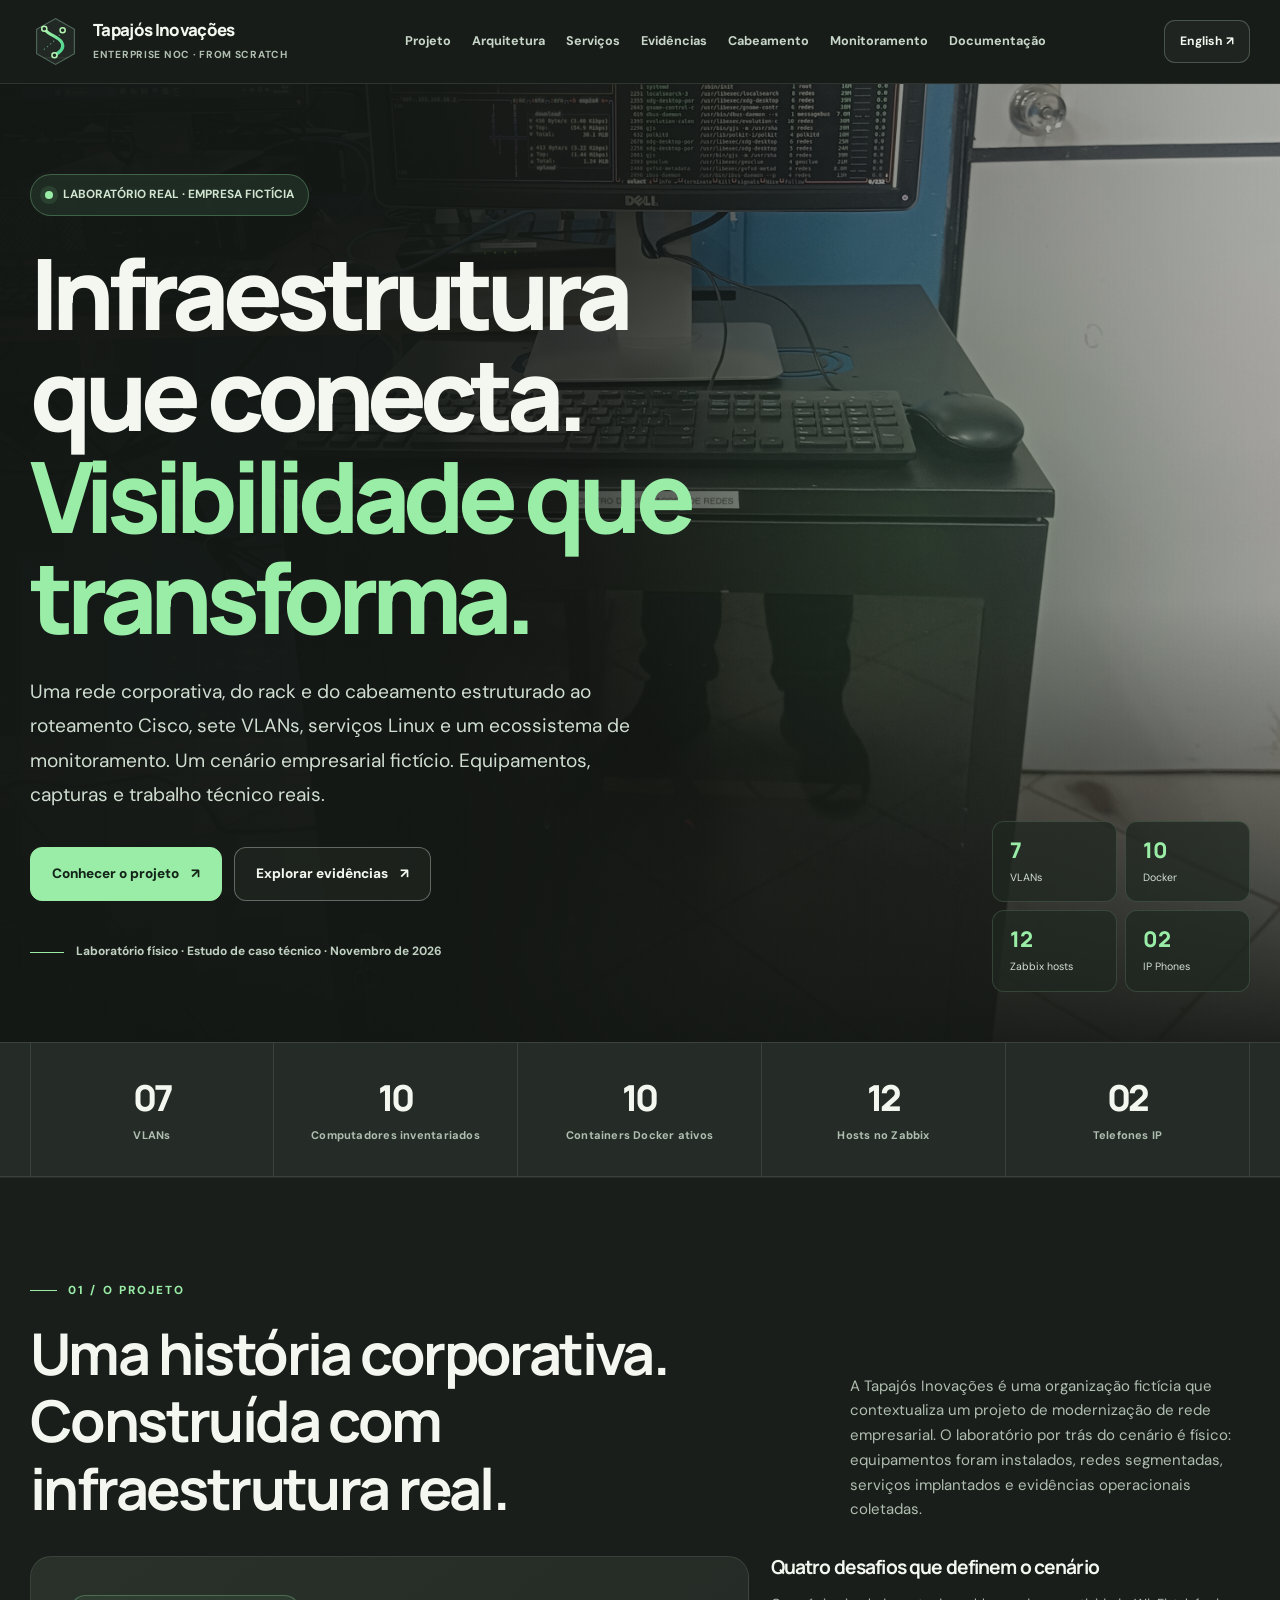
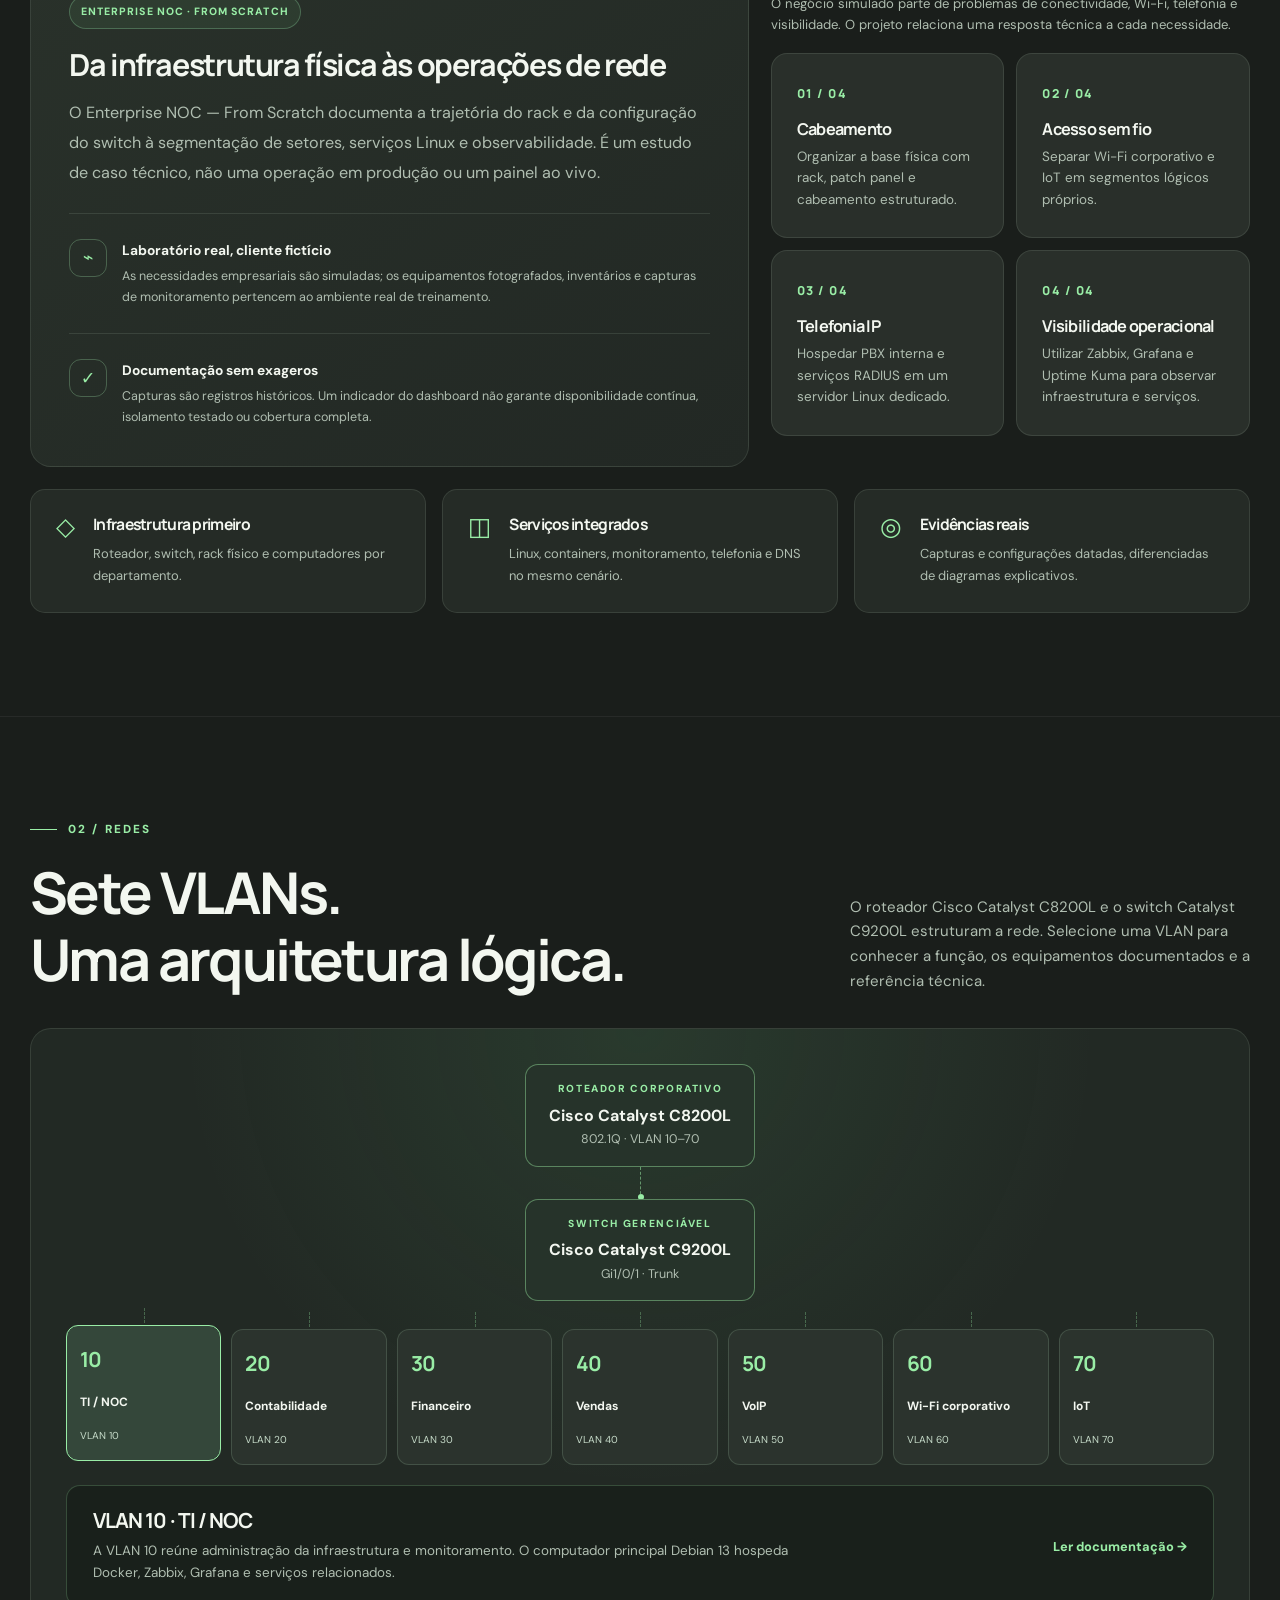
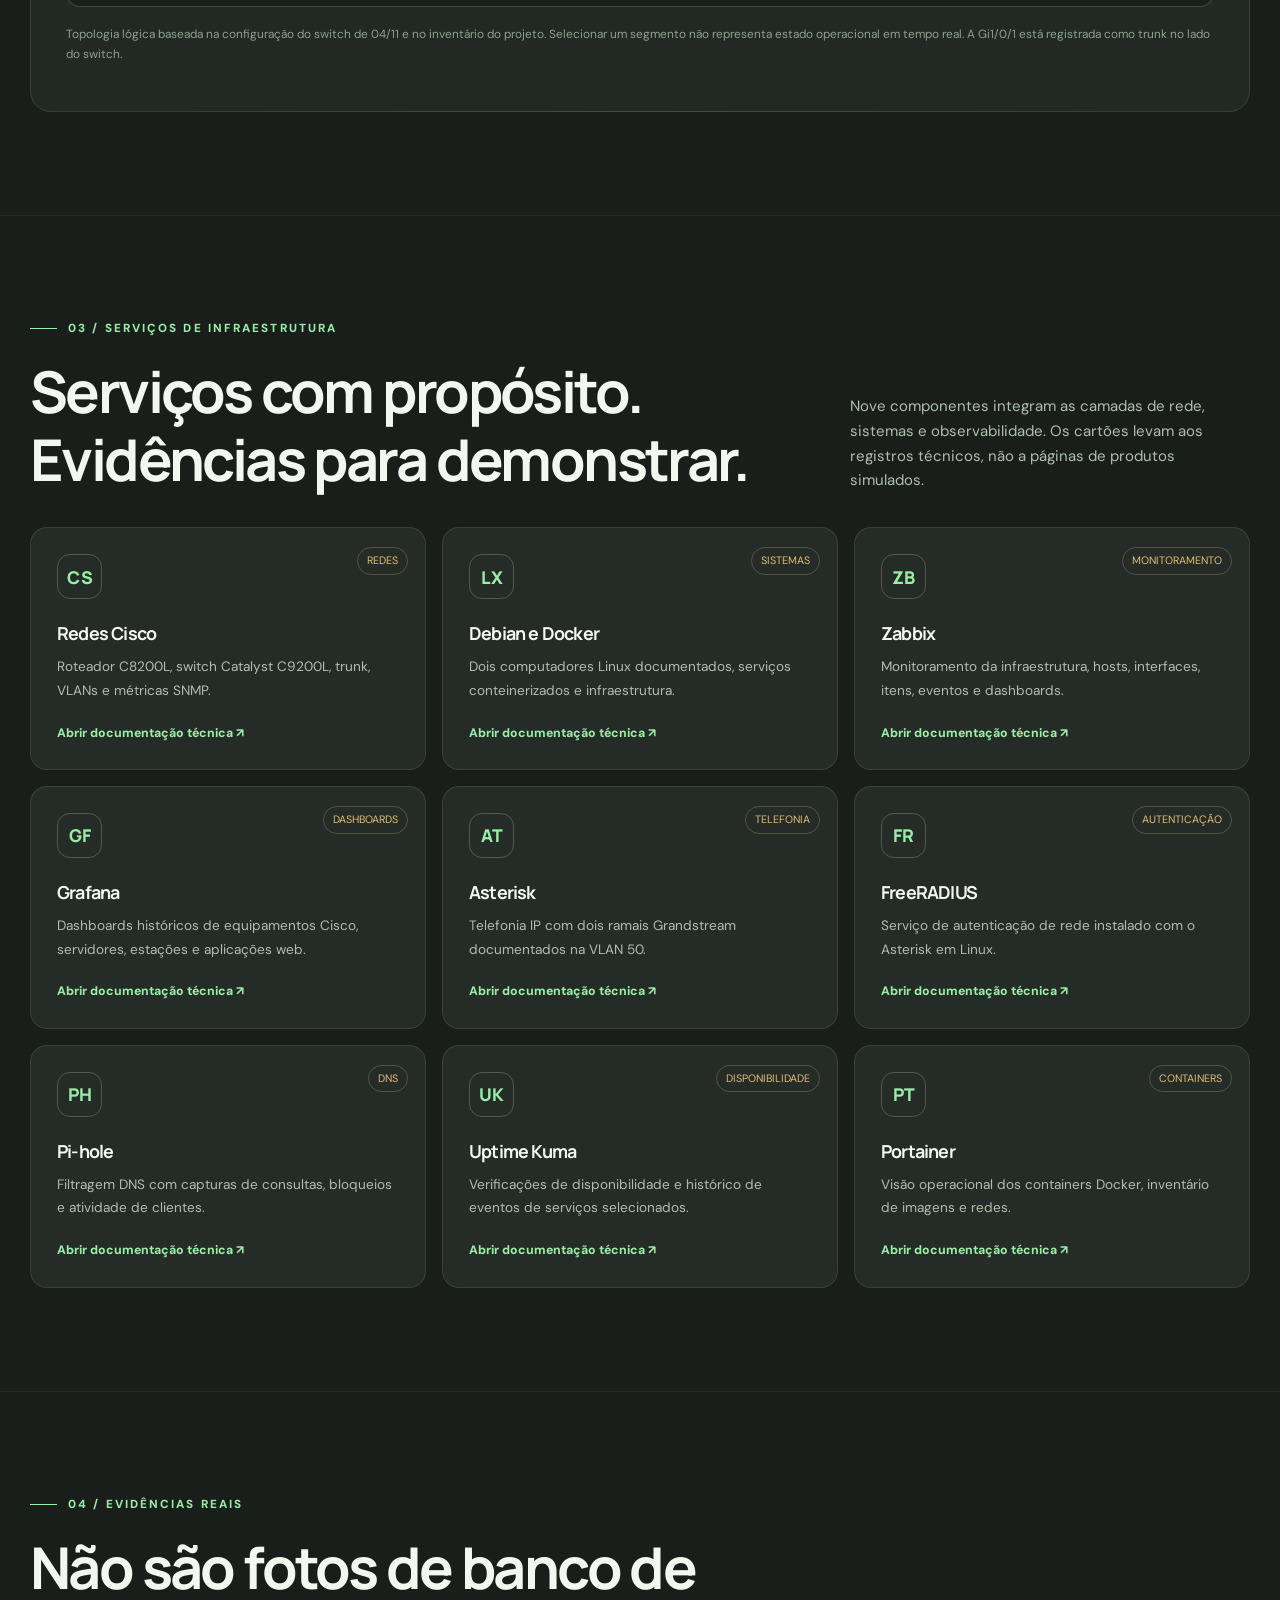
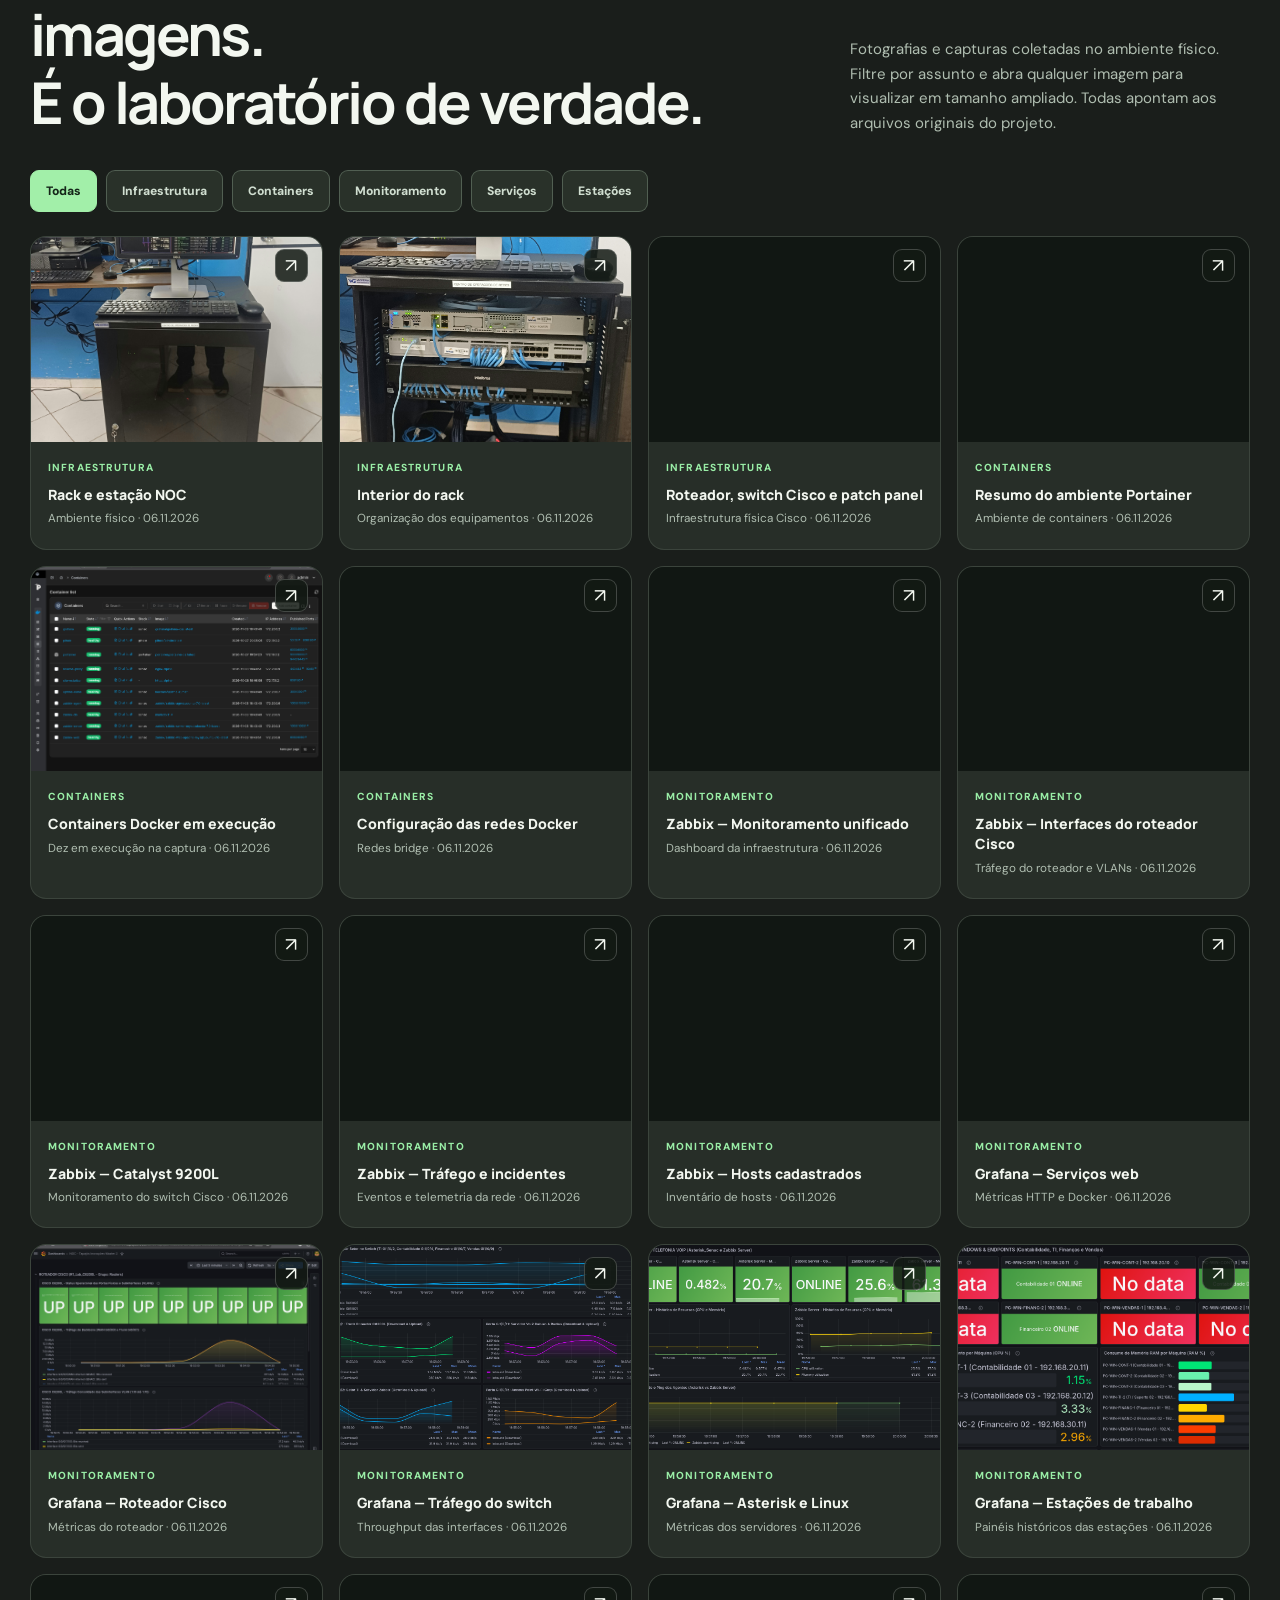
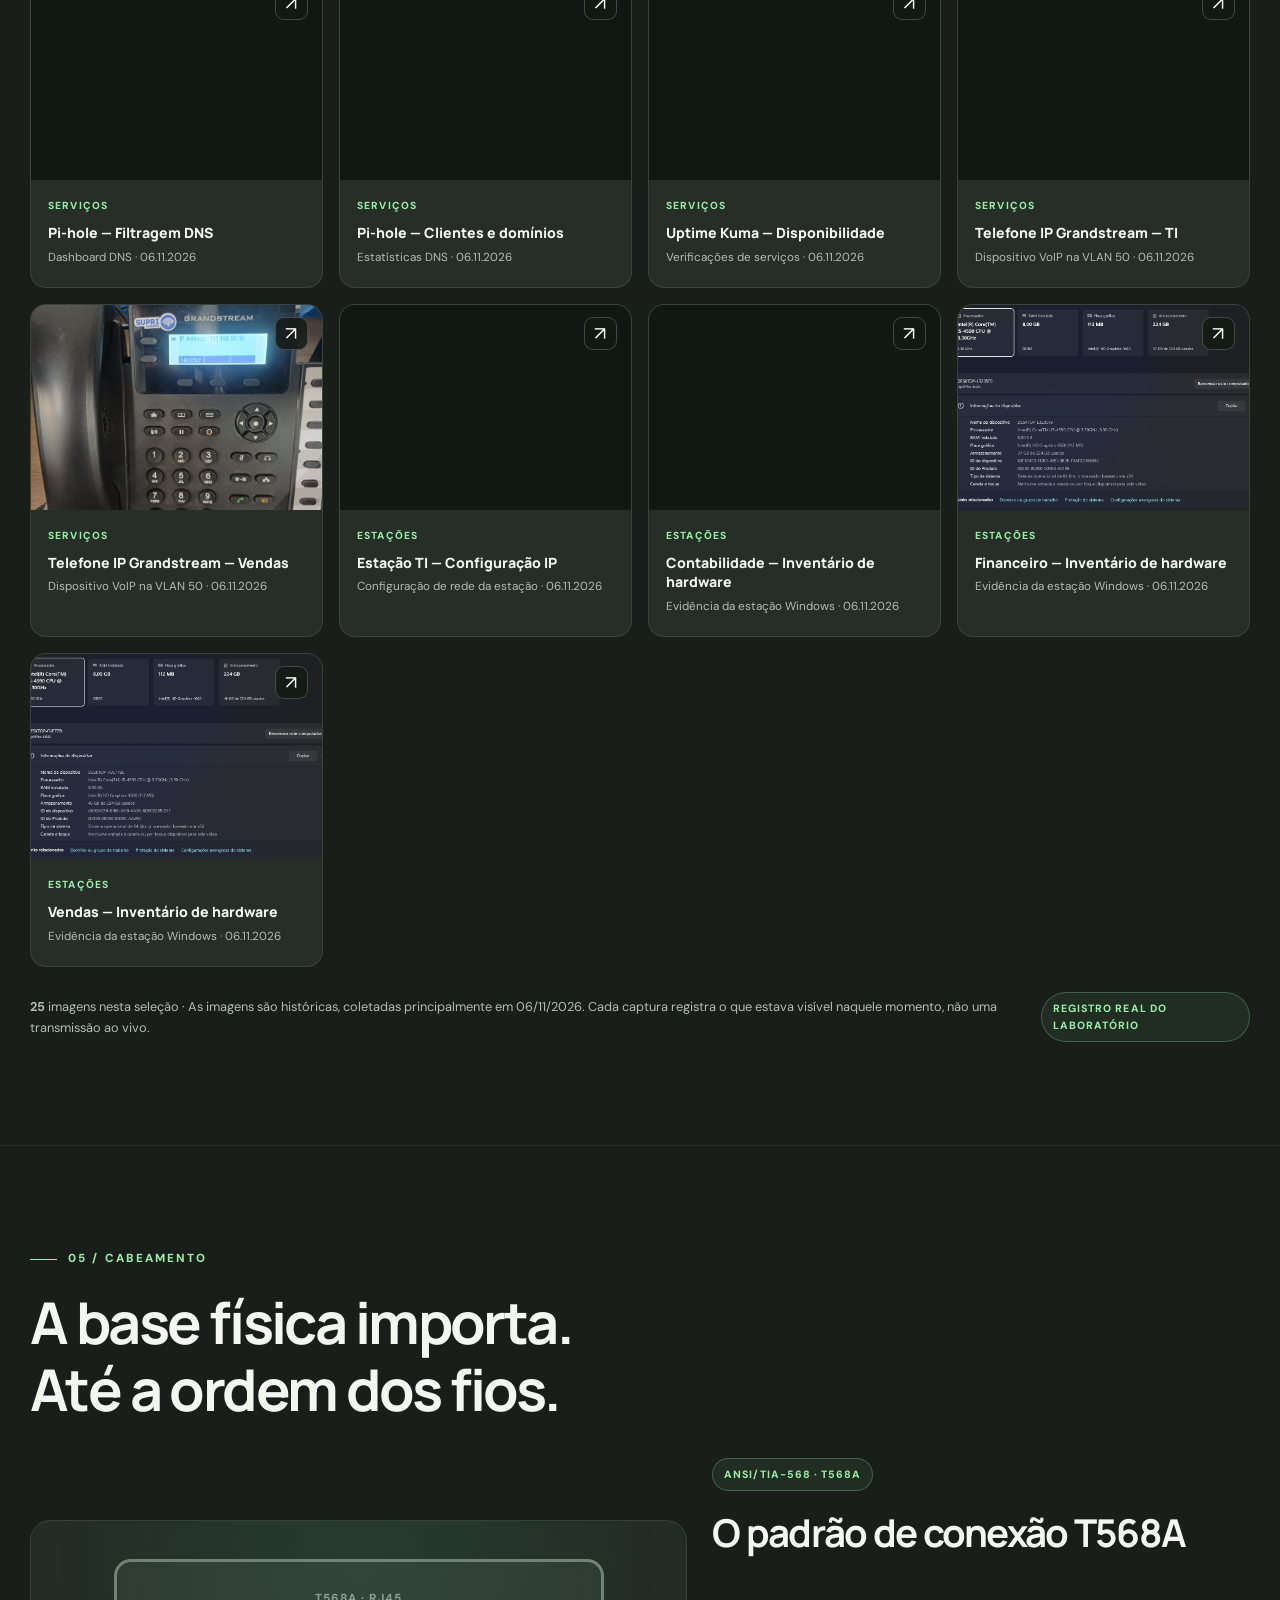
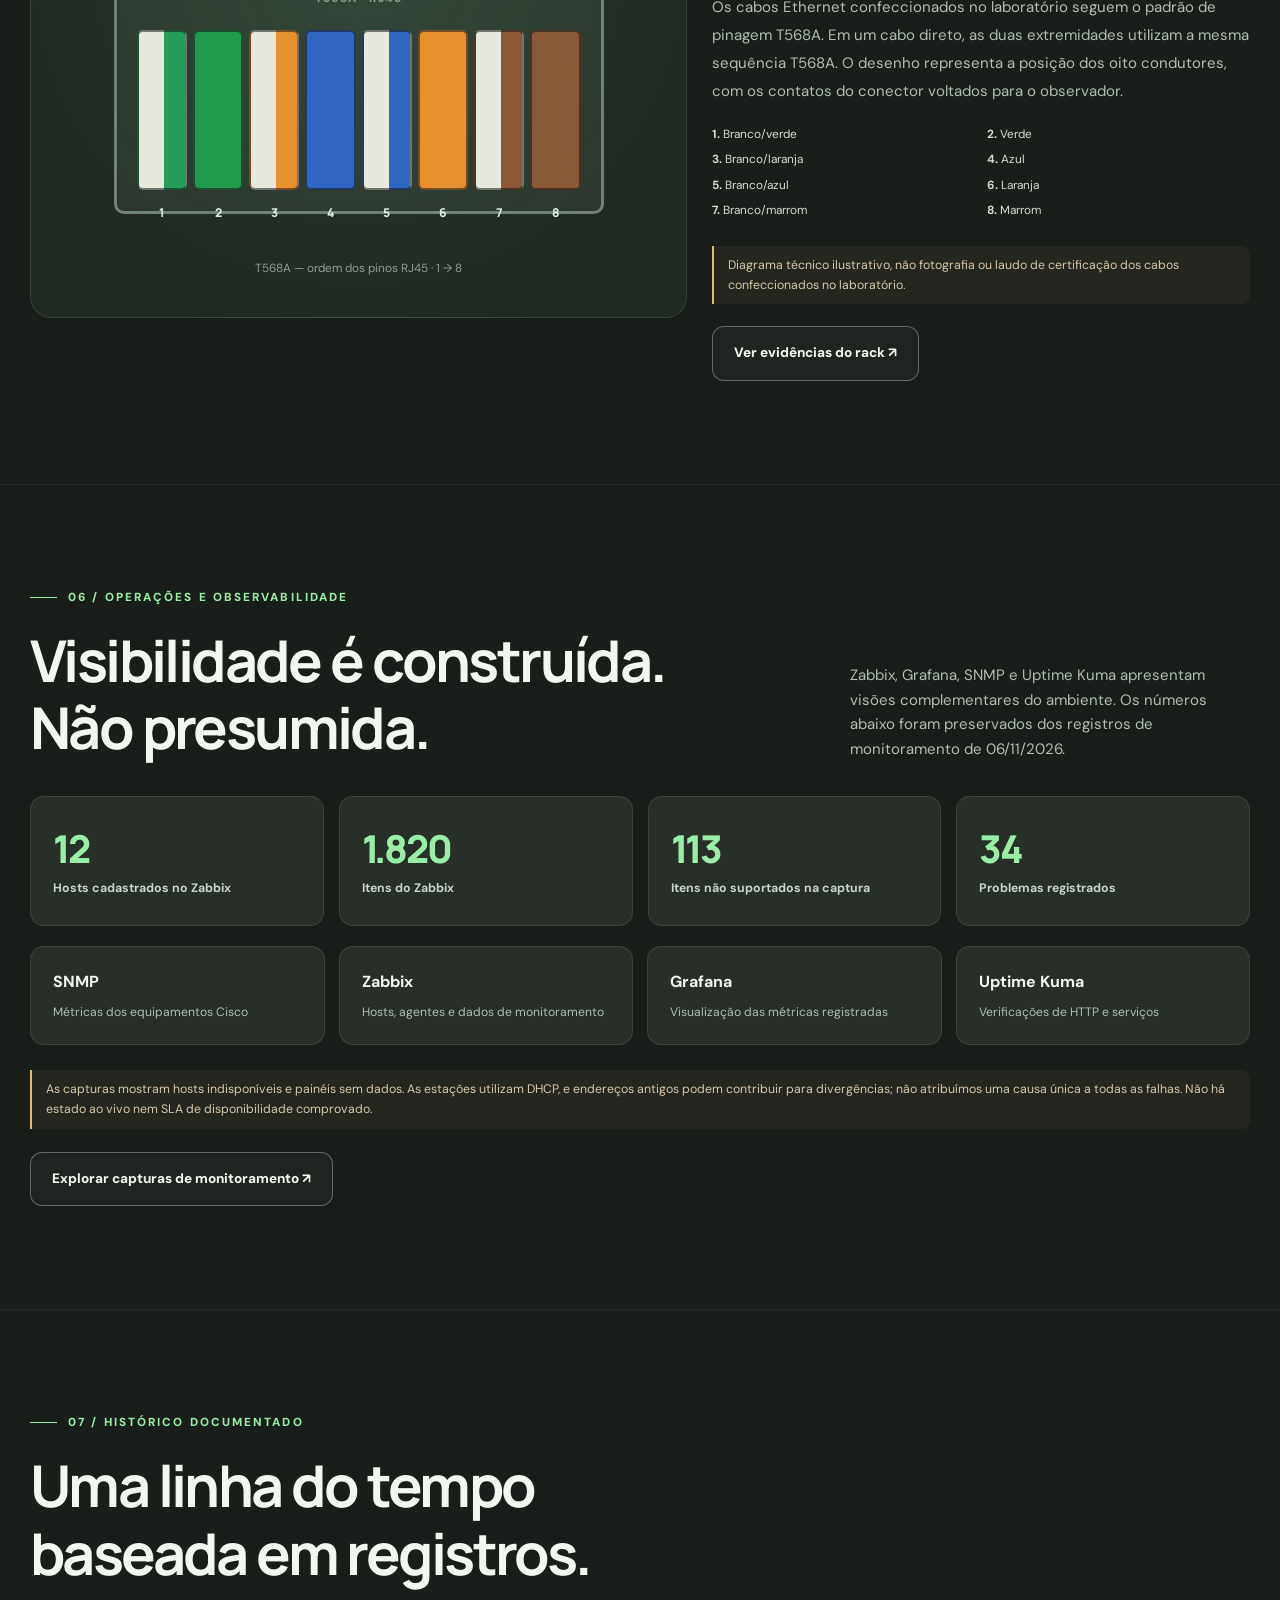
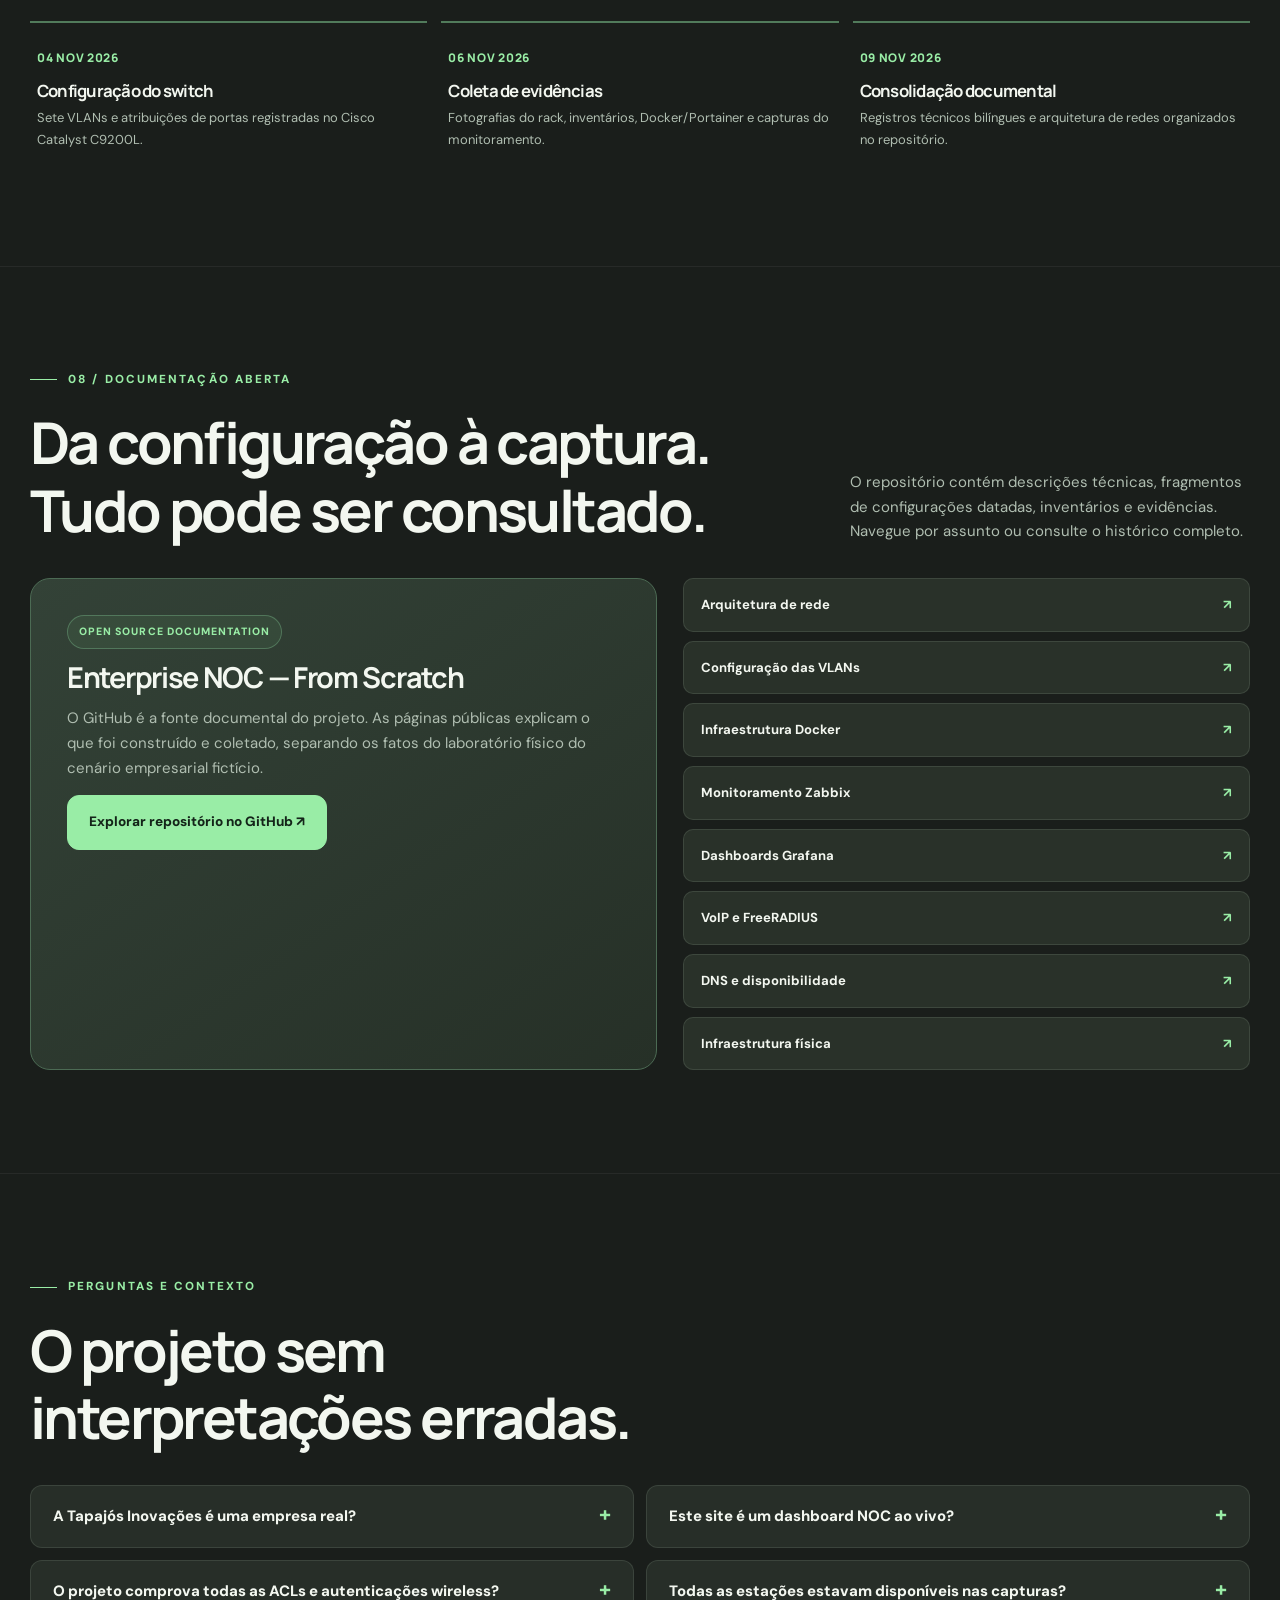
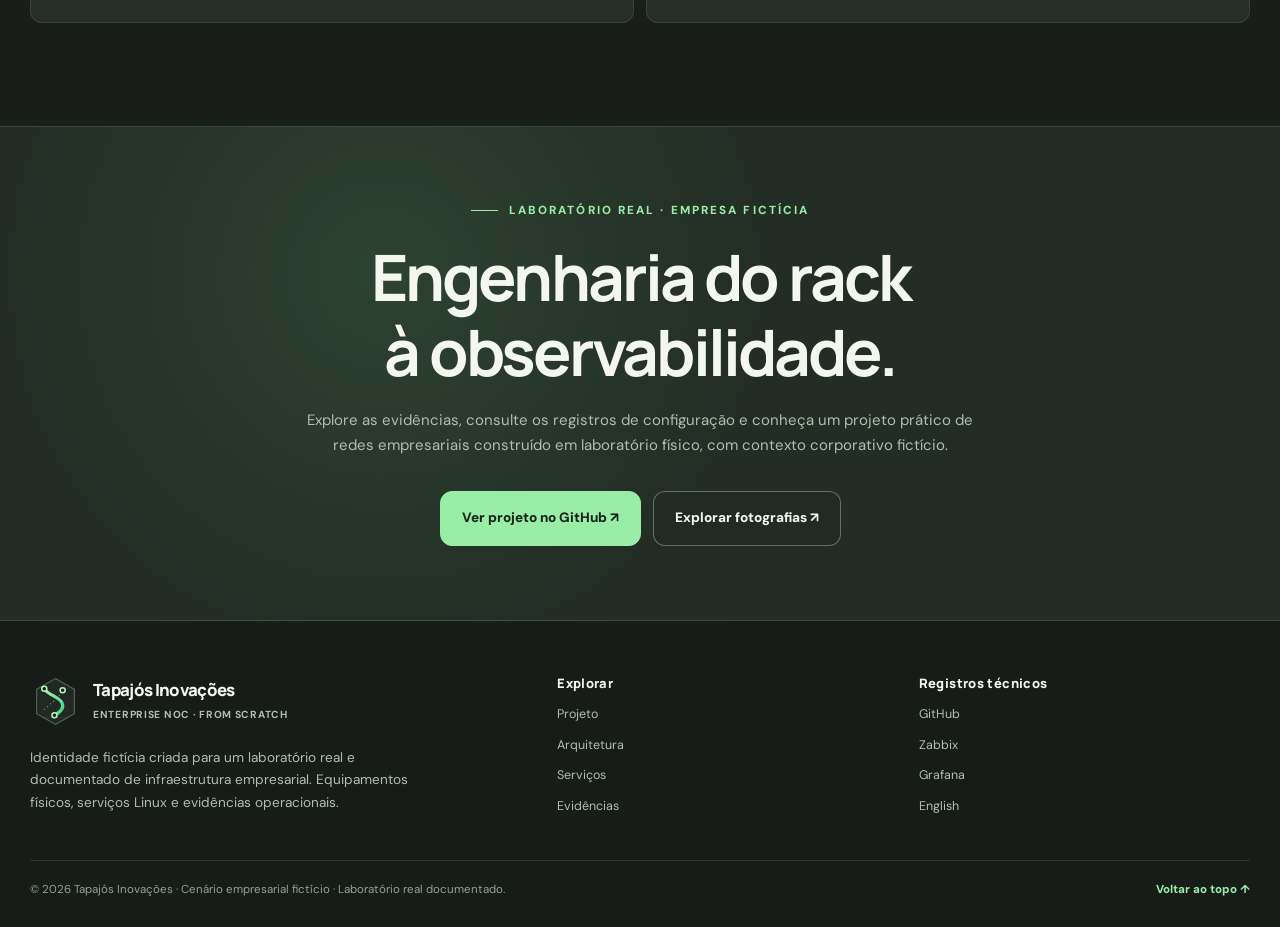
==== docs/pt-BR/index.html @ fc82172c "site: rebuild English and Portuguese enterprise NOC portals" ====
<!doctype html>
<html lang="pt-BR">
<head>
<meta charset="utf-8">
<meta name="viewport" content="width=device-width, initial-scale=1">
<meta name="theme-color" content="#1a1e1b">
<meta name="description" content="Conheça um laboratório físico de infraestrutura empresarial com fotografias reais, arquitetura VLAN, serviços Linux e Docker e painéis Zabbix/Grafana.">
<meta property="og:type" content="website">
<meta property="og:title" content="Tapajós Inovações — Enterprise NOC | Infraestrutura e Monitoramento">
<meta property="og:description" content="Conheça um laboratório físico de infraestrutura empresarial com fotografias reais, arquitetura VLAN, serviços Linux e Docker e painéis Zabbix/Grafana.">
<meta property="og:image" content="https://kayo-willian.github.io/enterprise-noc-from-scratch/assets/images/physical/network-infrastructure-overview.jpg">
<meta property="og:url" content="https://kayo-willian.github.io/enterprise-noc-from-scratch/pt-BR/">
<link rel="canonical" href="https://kayo-willian.github.io/enterprise-noc-from-scratch/pt-BR/">
<link rel="alternate" hreflang="en" href="https://kayo-willian.github.io/enterprise-noc-from-scratch/">
<link rel="alternate" hreflang="pt-BR" href="https://kayo-willian.github.io/enterprise-noc-from-scratch/pt-BR/">
<link rel="icon" type="image/svg+xml" href="../assets/brand/tapajos-favicon.svg">
<link rel="preload" as="image" href="../assets/images/physical/network-infrastructure-overview.jpg">
<link rel="stylesheet" href="../assets/css/site.css">
<script defer src="../assets/js/site.js"></script>
<title>Tapajós Inovações — Enterprise NOC | Infraestrutura e Monitoramento</title>
</head>
<body id="top">
<a class="show-on-focus" href="#main">Pular para o conteúdo</a>
<div class="reading-line" aria-hidden="true"></div>
<header class="site-head">
 <div class="nav">
  <a href="#top" class="brand" aria-label="Tapajós Inovações — Enterprise NOC"><img width="51" height="51" src="../assets/brand/tapajos-emblem.svg" alt=""><span><span class="brand-name">Tapajós Inovações</span><span class="brand-sub">Enterprise NOC · From Scratch</span></span></a>
  <nav id="primary-nav" class="nav-links" aria-label="Navegação principal"><a href="#about">Projeto</a>
<a href="#architecture">Arquitetura</a>
<a href="#services">Serviços</a>
<a href="#evidence">Evidências</a>
<a href="#cabling">Cabeamento</a>
<a href="#monitoring">Monitoramento</a>
<a href="#documentation">Documentação</a></nav>
  <div class="nav-right"><a class="lang-btn" lang="en" hreflang="en" href="../index.html">English ↗</a><button type="button" class="menu-btn" data-menu aria-controls="primary-nav" aria-expanded="false" aria-label="Abrir navegação">☰</button></div>
 </div>
</header>
<main id="main">
<section class="hero" id="home">
<div class="hero-image" aria-hidden="true"></div>
<div class="wrap hero-content"><div class="hero-copy">
 <span class="hero-flag"><b aria-hidden="true"></b>LABORATÓRIO REAL · EMPRESA FICTÍCIA</span>
 <h1>Infraestrutura que conecta.<em>Visibilidade que transforma.</em></h1>
 <p>Uma rede corporativa, do rack e do cabeamento estruturado ao roteamento Cisco, sete VLANs, serviços Linux e um ecossistema de monitoramento. Um cenário empresarial fictício. Equipamentos, capturas e trabalho técnico reais.</p>
 <div class="actions"><a class="btn btn-main" href="#about">Conhecer o projeto <span aria-hidden="true">↗</span></a><a class="btn btn-outline" href="#evidence">Explorar evidências <span aria-hidden="true">↗</span></a></div>
 <div class="hero-foot"><i aria-hidden="true"></i>Laboratório físico · Estudo de caso técnico · Novembro de 2026</div>
</div><aside class="hero-index" aria-label="CAPTURAS HISTÓRICAS, NÃO DADOS AO VIVO"><div class="mini"><b>7</b><span>VLANs</span></div><div class="mini"><b>10</b><span>Docker</span></div><div class="mini"><b>12</b><span>Zabbix hosts</span></div><div class="mini"><b>02</b><span>IP Phones</span></div></aside></div>
</section>
<div class="stats"><div class="wrap stat-grid"><div class="stat"><strong>07</strong><span>VLANs</span></div><div class="stat"><strong>10</strong><span>Computadores inventariados</span></div><div class="stat"><strong>10</strong><span>Containers Docker ativos</span></div><div class="stat"><strong>12</strong><span>Hosts no Zabbix</span></div><div class="stat"><strong>02</strong><span>Telefones IP</span></div></div></div>
<section class="section" id="about"><div class="wrap">
<div class="section-head reveal"><div><div class="kicker eyebrow">01 / O PROJETO</div><h2>Uma história corporativa.<br>Construída com infraestrutura real.</h2></div><p>A Tapajós Inovações é uma organização fictícia que contextualiza um projeto de modernização de rede empresarial. O laboratório por trás do cenário é físico: equipamentos foram instalados, redes segmentadas, serviços implantados e evidências operacionais coletadas.</p></div>
<div class="overview-grid"><div class="big-panel reveal"><div class="chip">ENTERPRISE NOC · FROM SCRATCH</div><h3 style="margin-top:18px">Da infraestrutura física às operações de rede</h3><p>O Enterprise NOC — From Scratch documenta a trajetória do rack e da configuração do switch à segmentação de setores, serviços Linux e observabilidade. É um estudo de caso técnico, não uma operação em produção ou um painel ao vivo.</p><div class="factline"><span class="icon-ring" aria-hidden="true">⌁</span><div><strong>Laboratório real, cliente fictício</strong><small>As necessidades empresariais são simuladas; os equipamentos fotografados, inventários e capturas de monitoramento pertencem ao ambiente real de treinamento.</small></div></div><div class="factline"><span class="icon-ring" aria-hidden="true">✓</span><div><strong>Documentação sem exageros</strong><small>Capturas são registros históricos. Um indicador do dashboard não garante disponibilidade contínua, isolamento testado ou cobertura completa.</small></div></div></div><div><h3 style="font-size:1.2rem;margin:0 0 14px">Quatro desafios que definem o cenário</h3><p style="font-size:.82rem;margin-bottom:17px">O negócio simulado parte de problemas de conectividade, Wi-Fi, telefonia e visibilidade. O projeto relaciona uma resposta técnica a cada necessidade.</p><div class="scenario"><article class="scenario-card"><span class="num">01 / 04</span><h4>Cabeamento</h4><p>Organizar a base física com rack, patch panel e cabeamento estruturado.</p></article>
<article class="scenario-card"><span class="num">02 / 04</span><h4>Acesso sem fio</h4><p>Separar Wi-Fi corporativo e IoT em segmentos lógicos próprios.</p></article>
<article class="scenario-card"><span class="num">03 / 04</span><h4>Telefonia IP</h4><p>Hospedar PBX interna e serviços RADIUS em um servidor Linux dedicado.</p></article>
<article class="scenario-card"><span class="num">04 / 04</span><h4>Visibilidade operacional</h4><p>Utilizar Zabbix, Grafana e Uptime Kuma para observar infraestrutura e serviços.</p></article></div></div></div>
<div class="feature-rail"><article class="feature"><div class="glyph" aria-hidden="true">◇</div><div><h4>Infraestrutura primeiro</h4><p>Roteador, switch, rack físico e computadores por departamento.</p></div></article>
<article class="feature"><div class="glyph" aria-hidden="true">◫</div><div><h4>Serviços integrados</h4><p>Linux, containers, monitoramento, telefonia e DNS no mesmo cenário.</p></div></article>
<article class="feature"><div class="glyph" aria-hidden="true">◎</div><div><h4>Evidências reais</h4><p>Capturas e configurações datadas, diferenciadas de diagramas explicativos.</p></div></article></div>
</div></section>
<section class="section" id="architecture"><div class="wrap">
<div class="section-head reveal"><div><div class="kicker eyebrow">02 / REDES</div><h2>Sete VLANs.<br>Uma arquitetura lógica.</h2></div><p>O roteador Cisco Catalyst C8200L e o switch Catalyst C9200L estruturam a rede. Selecione uma VLAN para conhecer a função, os equipamentos documentados e a referência técnica.</p></div>
<div class="topology reveal"><div class="network-flow"><div class="network-node"><span class="node-type">ROTEADOR CORPORATIVO</span><strong>Cisco Catalyst C8200L</strong><small>802.1Q · VLAN 10–70</small></div><div class="flow-stem" aria-hidden="true"></div><div class="network-node"><span class="node-type">SWITCH GERENCIÁVEL</span><strong>Cisco Catalyst C9200L</strong><small>Gi1/0/1 · Trunk</small></div></div>
<div class="vlan-grid" role="group" aria-label="VLAN selection"><button type="button" class="vlan" data-vlan="10" data-title="VLAN 10 · TI / NOC" data-description="A VLAN 10 reúne administração da infraestrutura e monitoramento. O computador principal Debian 13 hospeda Docker, Zabbix, Grafana e serviços relacionados." data-url="https://github.com/kayo-willian/enterprise-noc-from-scratch/blob/main/docs/pt-BR/redes/vlans.md" data-link="Ler documentação →" aria-pressed="true"><b>10</b><span>TI / NOC</span><em>VLAN 10</em></button>
<button type="button" class="vlan" data-vlan="20" data-title="VLAN 20 · Contabilidade" data-description="A VLAN 20 atende à Contabilidade. O inventário de 06/11 registra três estações Windows." data-url="https://github.com/kayo-willian/enterprise-noc-from-scratch/blob/main/docs/pt-BR/redes/vlans.md" data-link="Ler documentação →" aria-pressed="false"><b>20</b><span>Contabilidade</span><em>VLAN 20</em></button>
<button type="button" class="vlan" data-vlan="30" data-title="VLAN 30 · Financeiro" data-description="A VLAN 30 atende ao Financeiro. O inventário de hardware documenta duas estações Windows nesse segmento." data-url="https://github.com/kayo-willian/enterprise-noc-from-scratch/blob/main/docs/pt-BR/redes/vlans.md" data-link="Ler documentação →" aria-pressed="false"><b>30</b><span>Financeiro</span><em>VLAN 30</em></button>
<button type="button" class="vlan" data-vlan="40" data-title="VLAN 40 · Vendas" data-description="A VLAN 40 atende a Vendas. O inventário inclui duas estações Windows." data-url="https://github.com/kayo-willian/enterprise-noc-from-scratch/blob/main/docs/pt-BR/redes/vlans.md" data-link="Ler documentação →" aria-pressed="false"><b>40</b><span>Vendas</span><em>VLAN 40</em></button>
<button type="button" class="vlan" data-vlan="50" data-title="VLAN 50 · VoIP" data-description="A VLAN 50 é destinada à telefonia e autenticação. Reúne o servidor Linux Asterisk/FreeRADIUS e dois telefones Grandstream." data-url="https://github.com/kayo-willian/enterprise-noc-from-scratch/blob/main/docs/pt-BR/servicos/asterisk-freeradius.md" data-link="Ler documentação →" aria-pressed="false"><b>50</b><span>VoIP</span><em>VLAN 50</em></button>
<button type="button" class="vlan" data-vlan="60" data-title="VLAN 60 · Wi-Fi corporativo" data-description="A VLAN 60 é destinada ao Wi-Fi corporativo por meio de um TP-Link Archer AX53. A captura do switch de 04/11 atribui a Gi1/0/15 à VLAN 60." data-url="https://github.com/kayo-willian/enterprise-noc-from-scratch/blob/main/docs/pt-BR/redes/wifi-corporativo-vlan60.md" data-link="Ler documentação →" aria-pressed="false"><b>60</b><span>Wi-Fi corporativo</span><em>VLAN 60</em></button>
<button type="button" class="vlan" data-vlan="70" data-title="VLAN 70 · IoT" data-description="A VLAN 70 separa a conectividade IoT. Uma Amazon Alexa conecta-se por Wi-Fi a um Archer AX53 dedicado, ligado por Ethernet ao switch; a Gi1/0/14 está atribuída à VLAN 70." data-url="https://github.com/kayo-willian/enterprise-noc-from-scratch/blob/main/docs/pt-BR/redes/iot-vlan70.md" data-link="Ler documentação →" aria-pressed="false"><b>70</b><span>IoT</span><em>VLAN 70</em></button></div>
<div class="vlan-detail" data-vlan-detail aria-live="polite"><div><h3 data-vlan-title></h3><p data-vlan-description></p></div><a data-vlan-link href="#documentation" target="_blank" rel="noopener noreferrer">Ler registro técnico →</a></div>
<p class="caption">Topologia lógica baseada na configuração do switch de 04/11 e no inventário do projeto. Selecionar um segmento não representa estado operacional em tempo real. A Gi1/0/1 está registrada como trunk no lado do switch.</p></div></div>
</section>
<section class="section" id="services"><div class="wrap">
<div class="section-head reveal"><div><div class="kicker eyebrow">03 / SERVIÇOS DE INFRAESTRUTURA</div><h2>Serviços com propósito.<br>Evidências para demonstrar.</h2></div><p>Nove componentes integram as camadas de rede, sistemas e observabilidade. Os cartões levam aos registros técnicos, não a páginas de produtos simulados.</p></div>
<div class="services-grid"><article class="service reveal"><span class="tag">REDES</span><div class="service-mark" aria-hidden="true">CS</div><h3>Redes Cisco</h3><p>Roteador C8200L, switch Catalyst C9200L, trunk, VLANs e métricas SNMP.</p><a href="https://github.com/kayo-willian/enterprise-noc-from-scratch/blob/main/docs/pt-BR/redes/registro-switch-vlans-2026-11-04.md" target="_blank" rel="noopener noreferrer">Abrir documentação técnica ↗</a></article>
<article class="service reveal"><span class="tag">SISTEMAS</span><div class="service-mark" aria-hidden="true">LX</div><h3>Debian e Docker</h3><p>Dois computadores Linux documentados, serviços conteinerizados e infraestrutura.</p><a href="https://github.com/kayo-willian/enterprise-noc-from-scratch/blob/main/docs/pt-BR/containers/servicos-docker.md" target="_blank" rel="noopener noreferrer">Abrir documentação técnica ↗</a></article>
<article class="service reveal"><span class="tag">MONITORAMENTO</span><div class="service-mark" aria-hidden="true">ZB</div><h3>Zabbix</h3><p>Monitoramento da infraestrutura, hosts, interfaces, itens, eventos e dashboards.</p><a href="https://github.com/kayo-willian/enterprise-noc-from-scratch/blob/main/docs/pt-BR/monitoramento/zabbix.md" target="_blank" rel="noopener noreferrer">Abrir documentação técnica ↗</a></article>
<article class="service reveal"><span class="tag">DASHBOARDS</span><div class="service-mark" aria-hidden="true">GF</div><h3>Grafana</h3><p>Dashboards históricos de equipamentos Cisco, servidores, estações e aplicações web.</p><a href="https://github.com/kayo-willian/enterprise-noc-from-scratch/blob/main/docs/pt-BR/monitoramento/grafana.md" target="_blank" rel="noopener noreferrer">Abrir documentação técnica ↗</a></article>
<article class="service reveal"><span class="tag">TELEFONIA</span><div class="service-mark" aria-hidden="true">AT</div><h3>Asterisk</h3><p>Telefonia IP com dois ramais Grandstream documentados na VLAN 50.</p><a href="https://github.com/kayo-willian/enterprise-noc-from-scratch/blob/main/docs/pt-BR/servicos/asterisk-freeradius.md" target="_blank" rel="noopener noreferrer">Abrir documentação técnica ↗</a></article>
<article class="service reveal"><span class="tag">AUTENTICAÇÃO</span><div class="service-mark" aria-hidden="true">FR</div><h3>FreeRADIUS</h3><p>Serviço de autenticação de rede instalado com o Asterisk em Linux.</p><a href="https://github.com/kayo-willian/enterprise-noc-from-scratch/blob/main/docs/pt-BR/servicos/asterisk-freeradius.md" target="_blank" rel="noopener noreferrer">Abrir documentação técnica ↗</a></article>
<article class="service reveal"><span class="tag">DNS</span><div class="service-mark" aria-hidden="true">PH</div><h3>Pi-hole</h3><p>Filtragem DNS com capturas de consultas, bloqueios e atividade de clientes.</p><a href="https://github.com/kayo-willian/enterprise-noc-from-scratch/blob/main/docs/pt-BR/servicos/dns-e-disponibilidade.md" target="_blank" rel="noopener noreferrer">Abrir documentação técnica ↗</a></article>
<article class="service reveal"><span class="tag">DISPONIBILIDADE</span><div class="service-mark" aria-hidden="true">UK</div><h3>Uptime Kuma</h3><p>Verificações de disponibilidade e histórico de eventos de serviços selecionados.</p><a href="https://github.com/kayo-willian/enterprise-noc-from-scratch/blob/main/docs/pt-BR/servicos/dns-e-disponibilidade.md" target="_blank" rel="noopener noreferrer">Abrir documentação técnica ↗</a></article>
<article class="service reveal"><span class="tag">CONTAINERS</span><div class="service-mark" aria-hidden="true">PT</div><h3>Portainer</h3><p>Visão operacional dos containers Docker, inventário de imagens e redes.</p><a href="https://github.com/kayo-willian/enterprise-noc-from-scratch/blob/main/docs/pt-BR/containers/servicos-docker.md" target="_blank" rel="noopener noreferrer">Abrir documentação técnica ↗</a></article></div>
</div></section>
<section class="section" id="evidence"><div class="wrap">
<div class="section-head reveal"><div><div class="kicker eyebrow">04 / EVIDÊNCIAS REAIS</div><h2>Não são fotos de banco de imagens.<br>É o laboratório de verdade.</h2></div><p>Fotografias e capturas coletadas no ambiente físico. Filtre por assunto e abra qualquer imagem para visualizar em tamanho ampliado. Todas apontam aos arquivos originais do projeto.</p></div>
<div class="gallery-controls" role="group" aria-label="Fotografias e capturas coletadas no "><button class="filter" type="button" data-filter="all" aria-pressed="true">Todas</button>
<button class="filter" type="button" data-filter="physical" aria-pressed="false">Infraestrutura</button>
<button class="filter" type="button" data-filter="docker" aria-pressed="false">Containers</button>
<button class="filter" type="button" data-filter="monitoring" aria-pressed="false">Monitoramento</button>
<button class="filter" type="button" data-filter="services" aria-pressed="false">Serviços</button>
<button class="filter" type="button" data-filter="endpoints" aria-pressed="false">Estações</button></div>
<div class="gallery-grid"><button class="photo" type="button" data-category="physical" data-title="Rack e estação NOC" data-note="Ambiente físico" aria-label="Ver: Rack e estação NOC"><span class="photo-media"><img loading="lazy" decoding="async" src="../assets/images/physical/network-infrastructure-overview.jpg" alt="Rack e estação NOC" width="600" height="420"></span><span class="photo-info"><em>Infraestrutura</em><strong>Rack e estação NOC</strong><small>Ambiente físico · 06.11.2026</small></span></button>
<button class="photo" type="button" data-category="physical" data-title="Interior do rack" data-note="Organização dos equipamentos" aria-label="Ver: Interior do rack"><span class="photo-media"><img loading="lazy" decoding="async" src="../assets/images/physical/network-rack-interior.jpg" alt="Interior do rack" width="600" height="420"></span><span class="photo-info"><em>Infraestrutura</em><strong>Interior do rack</strong><small>Organização dos equipamentos · 06.11.2026</small></span></button>
<button class="photo" type="button" data-category="physical" data-title="Roteador, switch Cisco e patch panel" data-note="Infraestrutura física Cisco" aria-label="Ver: Roteador, switch Cisco e patch panel"><span class="photo-media"><img loading="lazy" decoding="async" src="../assets/images/physical/cisco-router-switch-patch-panel.jpg" alt="Roteador, switch Cisco e patch panel" width="600" height="420"></span><span class="photo-info"><em>Infraestrutura</em><strong>Roteador, switch Cisco e patch panel</strong><small>Infraestrutura física Cisco · 06.11.2026</small></span></button>
<button class="photo" type="button" data-category="docker" data-title="Resumo do ambiente Portainer" data-note="Ambiente de containers" aria-label="Ver: Resumo do ambiente Portainer"><span class="photo-media"><img loading="lazy" decoding="async" src="../assets/images/docker/portainer-environment-summary.png" alt="Resumo do ambiente Portainer" width="600" height="420"></span><span class="photo-info"><em>Containers</em><strong>Resumo do ambiente Portainer</strong><small>Ambiente de containers · 06.11.2026</small></span></button>
<button class="photo" type="button" data-category="docker" data-title="Containers Docker em execução" data-note="Dez em execução na captura" aria-label="Ver: Containers Docker em execução"><span class="photo-media"><img loading="lazy" decoding="async" src="../assets/images/docker/portainer-running-containers.png" alt="Containers Docker em execução" width="600" height="420"></span><span class="photo-info"><em>Containers</em><strong>Containers Docker em execução</strong><small>Dez em execução na captura · 06.11.2026</small></span></button>
<button class="photo" type="button" data-category="docker" data-title="Configuração das redes Docker" data-note="Redes bridge" aria-label="Ver: Configuração das redes Docker"><span class="photo-media"><img loading="lazy" decoding="async" src="../assets/images/docker/portainer-docker-networks.png" alt="Configuração das redes Docker" width="600" height="420"></span><span class="photo-info"><em>Containers</em><strong>Configuração das redes Docker</strong><small>Redes bridge · 06.11.2026</small></span></button>
<button class="photo" type="button" data-category="monitoring" data-title="Zabbix — Monitoramento unificado" data-note="Dashboard da infraestrutura" aria-label="Ver: Zabbix — Monitoramento unificado"><span class="photo-media"><img loading="lazy" decoding="async" src="../assets/images/monitoring/zabbix/zabbix_dashboard1.png" alt="Zabbix — Monitoramento unificado" width="600" height="420"></span><span class="photo-info"><em>Monitoramento</em><strong>Zabbix — Monitoramento unificado</strong><small>Dashboard da infraestrutura · 06.11.2026</small></span></button>
<button class="photo" type="button" data-category="monitoring" data-title="Zabbix — Interfaces do roteador Cisco" data-note="Tráfego do roteador e VLANs" aria-label="Ver: Zabbix — Interfaces do roteador Cisco"><span class="photo-media"><img loading="lazy" decoding="async" src="../assets/images/monitoring/zabbix/zabbix_dashboard2.png" alt="Zabbix — Interfaces do roteador Cisco" width="600" height="420"></span><span class="photo-info"><em>Monitoramento</em><strong>Zabbix — Interfaces do roteador Cisco</strong><small>Tráfego do roteador e VLANs · 06.11.2026</small></span></button>
<button class="photo" type="button" data-category="monitoring" data-title="Zabbix — Catalyst 9200L" data-note="Monitoramento do switch Cisco" aria-label="Ver: Zabbix — Catalyst 9200L"><span class="photo-media"><img loading="lazy" decoding="async" src="../assets/images/monitoring/zabbix/zabbix_dashboard3.png" alt="Zabbix — Catalyst 9200L" width="600" height="420"></span><span class="photo-info"><em>Monitoramento</em><strong>Zabbix — Catalyst 9200L</strong><small>Monitoramento do switch Cisco · 06.11.2026</small></span></button>
<button class="photo" type="button" data-category="monitoring" data-title="Zabbix — Tráfego e incidentes" data-note="Eventos e telemetria da rede" aria-label="Ver: Zabbix — Tráfego e incidentes"><span class="photo-media"><img loading="lazy" decoding="async" src="../assets/images/monitoring/zabbix/zabbix_dashboard4.png" alt="Zabbix — Tráfego e incidentes" width="600" height="420"></span><span class="photo-info"><em>Monitoramento</em><strong>Zabbix — Tráfego e incidentes</strong><small>Eventos e telemetria da rede · 06.11.2026</small></span></button>
<button class="photo" type="button" data-category="monitoring" data-title="Zabbix — Hosts cadastrados" data-note="Inventário de hosts" aria-label="Ver: Zabbix — Hosts cadastrados"><span class="photo-media"><img loading="lazy" decoding="async" src="../assets/images/monitoring/zabbix/zabbix_hosts.png" alt="Zabbix — Hosts cadastrados" width="600" height="420"></span><span class="photo-info"><em>Monitoramento</em><strong>Zabbix — Hosts cadastrados</strong><small>Inventário de hosts · 06.11.2026</small></span></button>
<button class="photo" type="button" data-category="monitoring" data-title="Grafana — Serviços web" data-note="Métricas HTTP e Docker" aria-label="Ver: Grafana — Serviços web"><span class="photo-media"><img loading="lazy" decoding="async" src="../assets/images/monitoring/grafana/grafana_dashboard_web_containers.png" alt="Grafana — Serviços web" width="600" height="420"></span><span class="photo-info"><em>Monitoramento</em><strong>Grafana — Serviços web</strong><small>Métricas HTTP e Docker · 06.11.2026</small></span></button>
<button class="photo" type="button" data-category="monitoring" data-title="Grafana — Roteador Cisco" data-note="Métricas do roteador" aria-label="Ver: Grafana — Roteador Cisco"><span class="photo-media"><img loading="lazy" decoding="async" src="../assets/images/monitoring/grafana/grafana_dashboard_router1.png" alt="Grafana — Roteador Cisco" width="600" height="420"></span><span class="photo-info"><em>Monitoramento</em><strong>Grafana — Roteador Cisco</strong><small>Métricas do roteador · 06.11.2026</small></span></button>
<button class="photo" type="button" data-category="monitoring" data-title="Grafana — Tráfego do switch" data-note="Throughput das interfaces" aria-label="Ver: Grafana — Tráfego do switch"><span class="photo-media"><img loading="lazy" decoding="async" src="../assets/images/monitoring/grafana/grafana_dashboard_switch2.png" alt="Grafana — Tráfego do switch" width="600" height="420"></span><span class="photo-info"><em>Monitoramento</em><strong>Grafana — Tráfego do switch</strong><small>Throughput das interfaces · 06.11.2026</small></span></button>
<button class="photo" type="button" data-category="monitoring" data-title="Grafana — Asterisk e Linux" data-note="Métricas dos servidores" aria-label="Ver: Grafana — Asterisk e Linux"><span class="photo-media"><img loading="lazy" decoding="async" src="../assets/images/monitoring/grafana/grafana_dashboard_asterisk.png" alt="Grafana — Asterisk e Linux" width="600" height="420"></span><span class="photo-info"><em>Monitoramento</em><strong>Grafana — Asterisk e Linux</strong><small>Métricas dos servidores · 06.11.2026</small></span></button>
<button class="photo" type="button" data-category="monitoring" data-title="Grafana — Estações de trabalho" data-note="Painéis históricos das estações" aria-label="Ver: Grafana — Estações de trabalho"><span class="photo-media"><img loading="lazy" decoding="async" src="../assets/images/monitoring/grafana/grafana_dashboard_pcs1.png" alt="Grafana — Estações de trabalho" width="600" height="420"></span><span class="photo-info"><em>Monitoramento</em><strong>Grafana — Estações de trabalho</strong><small>Painéis históricos das estações · 06.11.2026</small></span></button>
<button class="photo" type="button" data-category="services" data-title="Pi-hole — Filtragem DNS" data-note="Dashboard DNS" aria-label="Ver: Pi-hole — Filtragem DNS"><span class="photo-media"><img loading="lazy" decoding="async" src="../assets/images/services/pihole_dashboard.png" alt="Pi-hole — Filtragem DNS" width="600" height="420"></span><span class="photo-info"><em>Serviços</em><strong>Pi-hole — Filtragem DNS</strong><small>Dashboard DNS · 06.11.2026</small></span></button>
<button class="photo" type="button" data-category="services" data-title="Pi-hole — Clientes e domínios" data-note="Estatísticas DNS" aria-label="Ver: Pi-hole — Clientes e domínios"><span class="photo-media"><img loading="lazy" decoding="async" src="../assets/images/services/pihole_dashboard_tops.png" alt="Pi-hole — Clientes e domínios" width="600" height="420"></span><span class="photo-info"><em>Serviços</em><strong>Pi-hole — Clientes e domínios</strong><small>Estatísticas DNS · 06.11.2026</small></span></button>
<button class="photo" type="button" data-category="services" data-title="Uptime Kuma — Disponibilidade" data-note="Verificações de serviços" aria-label="Ver: Uptime Kuma — Disponibilidade"><span class="photo-media"><img loading="lazy" decoding="async" src="../assets/images/services/UpTimeKuma.png" alt="Uptime Kuma — Disponibilidade" width="600" height="420"></span><span class="photo-info"><em>Serviços</em><strong>Uptime Kuma — Disponibilidade</strong><small>Verificações de serviços · 06.11.2026</small></span></button>
<button class="photo" type="button" data-category="services" data-title="Telefone IP Grandstream — TI" data-note="Dispositivo VoIP na VLAN 50" aria-label="Ver: Telefone IP Grandstream — TI"><span class="photo-media"><img loading="lazy" decoding="async" src="../assets/images/voip/20261106_182149.jpg" alt="Telefone IP Grandstream — TI" width="600" height="420"></span><span class="photo-info"><em>Serviços</em><strong>Telefone IP Grandstream — TI</strong><small>Dispositivo VoIP na VLAN 50 · 06.11.2026</small></span></button>
<button class="photo" type="button" data-category="services" data-title="Telefone IP Grandstream — Vendas" data-note="Dispositivo VoIP na VLAN 50" aria-label="Ver: Telefone IP Grandstream — Vendas"><span class="photo-media"><img loading="lazy" decoding="async" src="../assets/images/voip/20261106_182236.jpg" alt="Telefone IP Grandstream — Vendas" width="600" height="420"></span><span class="photo-info"><em>Serviços</em><strong>Telefone IP Grandstream — Vendas</strong><small>Dispositivo VoIP na VLAN 50 · 06.11.2026</small></span></button>
<button class="photo" type="button" data-category="endpoints" data-title="Estação TI — Configuração IP" data-note="Configuração de rede da estação" aria-label="Ver: Estação TI — Configuração IP"><span class="photo-media"><img loading="lazy" decoding="async" src="../assets/images/endpoints/it-02-network.jpg" alt="Estação TI — Configuração IP" width="600" height="420"></span><span class="photo-info"><em>Estações</em><strong>Estação TI — Configuração IP</strong><small>Configuração de rede da estação · 06.11.2026</small></span></button>
<button class="photo" type="button" data-category="endpoints" data-title="Contabilidade — Inventário de hardware" data-note="Evidência da estação Windows" aria-label="Ver: Contabilidade — Inventário de hardware"><span class="photo-media"><img loading="lazy" decoding="async" src="../assets/images/endpoints/accounting-02-hardware.png" alt="Contabilidade — Inventário de hardware" width="600" height="420"></span><span class="photo-info"><em>Estações</em><strong>Contabilidade — Inventário de hardware</strong><small>Evidência da estação Windows · 06.11.2026</small></span></button>
<button class="photo" type="button" data-category="endpoints" data-title="Financeiro — Inventário de hardware" data-note="Evidência da estação Windows" aria-label="Ver: Financeiro — Inventário de hardware"><span class="photo-media"><img loading="lazy" decoding="async" src="../assets/images/endpoints/finance-01-hardware.png" alt="Financeiro — Inventário de hardware" width="600" height="420"></span><span class="photo-info"><em>Estações</em><strong>Financeiro — Inventário de hardware</strong><small>Evidência da estação Windows · 06.11.2026</small></span></button>
<button class="photo" type="button" data-category="endpoints" data-title="Vendas — Inventário de hardware" data-note="Evidência da estação Windows" aria-label="Ver: Vendas — Inventário de hardware"><span class="photo-media"><img loading="lazy" decoding="async" src="../assets/images/endpoints/sales-01-hardware.png" alt="Vendas — Inventário de hardware" width="600" height="420"></span><span class="photo-info"><em>Estações</em><strong>Vendas — Inventário de hardware</strong><small>Evidência da estação Windows · 06.11.2026</small></span></button></div>
<div class="gallery-bottom"><p><b data-count>25</b> imagens nesta seleção · As imagens são históricas, coletadas principalmente em 06/11/2026. Cada captura registra o que estava visível naquele momento, não uma transmissão ao vivo.</p><span class="chip">REGISTRO REAL DO LABORATÓRIO</span></div>
</div></section>
<section class="section" id="cabling"><div class="wrap">
<div class="section-head reveal"><div><div class="kicker eyebrow">05 / CABEAMENTO</div><h2>A base física importa.<br>Até a ordem dos fios.</h2></div></div>
<div class="cable-layout"><div class="cable-art reveal"><div class="rj45-shell"><div class="pin-grid" role="img" aria-label="T568A — ordem dos pinos RJ45"><div class="wire wg"><span>1</span></div><div class="wire g"><span>2</span></div><div class="wire wo"><span>3</span></div><div class="wire b"><span>4</span></div><div class="wire wb"><span>5</span></div><div class="wire o"><span>6</span></div><div class="wire wbr"><span>7</span></div><div class="wire br"><span>8</span></div></div></div><p class="caption" style="text-align:center;margin:45px 0 0">T568A — ordem dos pinos RJ45 · 1 → 8</p></div>
<div class="cable-copy reveal"><span class="chip">ANSI/TIA-568 · T568A</span><h3 style="margin-top:20px">O padrão de conexão T568A</h3><p>Os cabos Ethernet confeccionados no laboratório seguem o padrão de pinagem T568A. Em um cabo direto, as duas extremidades utilizam a mesma sequência T568A. O desenho representa a posição dos oito condutores, com os contatos do conector voltados para o observador.</p><ol class="wire-legend"><li><b>1.</b> Branco/verde</li>
<li><b>2.</b> Verde</li>
<li><b>3.</b> Branco/laranja</li>
<li><b>4.</b> Azul</li>
<li><b>5.</b> Branco/azul</li>
<li><b>6.</b> Laranja</li>
<li><b>7.</b> Branco/marrom</li>
<li><b>8.</b> Marrom</li></ol><span class="caution">Diagrama técnico ilustrativo, não fotografia ou laudo de certificação dos cabos confeccionados no laboratório.</span><div style="margin-top:22px"><a class="btn btn-outline" href="https://github.com/kayo-willian/enterprise-noc-from-scratch/blob/main/docs/pt-BR/evidencias/infraestrutura-fisica.md" target="_blank" rel="noopener noreferrer">Ver evidências do rack ↗</a></div></div></div>
</div></section>
<section class="section" id="monitoring"><div class="wrap">
<div class="section-head reveal"><div><div class="kicker eyebrow">06 / OPERAÇÕES E OBSERVABILIDADE</div><h2>Visibilidade é construída.<br>Não presumida.</h2></div><p>Zabbix, Grafana, SNMP e Uptime Kuma apresentam visões complementares do ambiente. Os números abaixo foram preservados dos registros de monitoramento de 06/11/2026.</p></div>
<div class="metrics-band"><div class="metric-box"><strong>12</strong><span>Hosts cadastrados no Zabbix</span></div><div class="metric-box"><strong>1.820</strong><span>Itens do Zabbix</span></div><div class="metric-box"><strong>113</strong><span>Itens não suportados na captura</span></div><div class="metric-box"><strong>34</strong><span>Problemas registrados</span></div></div>
<div class="monitor-flow"><div class="monitor-chip"><b>SNMP</b><small>Métricas dos equipamentos Cisco</small></div>
<div class="monitor-chip"><b>Zabbix</b><small>Hosts, agentes e dados de monitoramento</small></div>
<div class="monitor-chip"><b>Grafana</b><small>Visualização das métricas registradas</small></div>
<div class="monitor-chip"><b>Uptime Kuma</b><small>Verificações de HTTP e serviços</small></div></div>
<div class="caution" style="margin-top:25px">As capturas mostram hosts indisponíveis e painéis sem dados. As estações utilizam DHCP, e endereços antigos podem contribuir para divergências; não atribuímos uma causa única a todas as falhas. Não há estado ao vivo nem SLA de disponibilidade comprovado.</div>
<div style="margin-top:23px"><a class="btn btn-outline" href="https://github.com/kayo-willian/enterprise-noc-from-scratch/blob/main/docs/pt-BR/monitoramento/zabbix.md" target="_blank" rel="noopener noreferrer">Explorar capturas de monitoramento ↗</a></div>
</div></section>
<section class="section" id="timeline"><div class="wrap"><div class="section-head"><div><div class="kicker eyebrow">07 / HISTÓRICO DOCUMENTADO</div><h2>Uma linha do tempo<br>baseada em registros.</h2></div></div><div class="timeline"><div class="timeline-item"><time>04 NOV 2026</time><h4>Configuração do switch</h4><p>Sete VLANs e atribuições de portas registradas no Cisco Catalyst C9200L.</p></div>
<div class="timeline-item"><time>06 NOV 2026</time><h4>Coleta de evidências</h4><p>Fotografias do rack, inventários, Docker/Portainer e capturas do monitoramento.</p></div>
<div class="timeline-item"><time>09 NOV 2026</time><h4>Consolidação documental</h4><p>Registros técnicos bilíngues e arquitetura de redes organizados no repositório.</p></div></div></div></section>
<section class="section" id="documentation"><div class="wrap"><div class="section-head"><div><div class="kicker eyebrow">08 / DOCUMENTAÇÃO ABERTA</div><h2>Da configuração à captura.<br>Tudo pode ser consultado.</h2></div><p>O repositório contém descrições técnicas, fragmentos de configurações datadas, inventários e evidências. Navegue por assunto ou consulte o histórico completo.</p></div>
<div class="docs-layout"><div class="docs-primary"><span class="chip">OPEN SOURCE DOCUMENTATION</span><h3>Enterprise NOC — From Scratch</h3><p>O GitHub é a fonte documental do projeto. As páginas públicas explicam o que foi construído e coletado, separando os fatos do laboratório físico do cenário empresarial fictício.</p><a class="btn btn-main" href="https://github.com/kayo-willian/enterprise-noc-from-scratch" target="_blank" rel="noopener noreferrer">Explorar repositório no GitHub ↗</a></div><div class="docs-list"><a class="docs-link" href="https://github.com/kayo-willian/enterprise-noc-from-scratch/blob/main/docs/pt-BR/arquitetura/visao-geral-da-infraestrutura.md" target="_blank" rel="noopener noreferrer">Arquitetura de rede<span aria-hidden="true">↗</span></a>
<a class="docs-link" href="https://github.com/kayo-willian/enterprise-noc-from-scratch/blob/main/docs/pt-BR/redes/registro-switch-vlans-2026-11-04.md" target="_blank" rel="noopener noreferrer">Configuração das VLANs<span aria-hidden="true">↗</span></a>
<a class="docs-link" href="https://github.com/kayo-willian/enterprise-noc-from-scratch/blob/main/docs/pt-BR/containers/servicos-docker.md" target="_blank" rel="noopener noreferrer">Infraestrutura Docker<span aria-hidden="true">↗</span></a>
<a class="docs-link" href="https://github.com/kayo-willian/enterprise-noc-from-scratch/blob/main/docs/pt-BR/monitoramento/zabbix.md" target="_blank" rel="noopener noreferrer">Monitoramento Zabbix<span aria-hidden="true">↗</span></a>
<a class="docs-link" href="https://github.com/kayo-willian/enterprise-noc-from-scratch/blob/main/docs/pt-BR/monitoramento/grafana.md" target="_blank" rel="noopener noreferrer">Dashboards Grafana<span aria-hidden="true">↗</span></a>
<a class="docs-link" href="https://github.com/kayo-willian/enterprise-noc-from-scratch/blob/main/docs/pt-BR/servicos/asterisk-freeradius.md" target="_blank" rel="noopener noreferrer">VoIP e FreeRADIUS<span aria-hidden="true">↗</span></a>
<a class="docs-link" href="https://github.com/kayo-willian/enterprise-noc-from-scratch/blob/main/docs/pt-BR/servicos/dns-e-disponibilidade.md" target="_blank" rel="noopener noreferrer">DNS e disponibilidade<span aria-hidden="true">↗</span></a>
<a class="docs-link" href="https://github.com/kayo-willian/enterprise-noc-from-scratch/blob/main/docs/pt-BR/evidencias/infraestrutura-fisica.md" target="_blank" rel="noopener noreferrer">Infraestrutura física<span aria-hidden="true">↗</span></a></div></div>
</div></section>
<section class="section" id="faq"><div class="wrap"><div class="section-head"><div><div class="kicker eyebrow">PERGUNTAS E CONTEXTO</div><h2>O projeto sem<br>interpretações erradas.</h2></div></div><div class="faq"><details><summary>A Tapajós Inovações é uma empresa real?</summary><p>Não. A empresa e seus requisitos de modernização compõem um cenário corporativo fictício. Os equipamentos e as capturas documentam um laboratório físico real de treinamento.</p></details>
<details><summary>Este site é um dashboard NOC ao vivo?</summary><p>Não. O portal é uma apresentação técnica estática hospedada no GitHub Pages. As imagens de monitoramento são capturas datadas, não telemetria em tempo real.</p></details>
<details><summary>O projeto comprova todas as ACLs e autenticações wireless?</summary><p>Não. A arquitetura física e as atribuições do switch estão documentadas. Não apresentamos aplicação de ACLs e testes de autenticação como concluídos quando não existe registro correspondente.</p></details>
<details><summary>Todas as estações estavam disponíveis nas capturas?</summary><p>Não. Os registros históricos incluem agentes indisponíveis e itens não suportados. O portal apresenta essas constatações sem adulterar os resultados.</p></details></div></div></section>
<section class="end-cta"><div class="wrap"><div class="kicker eyebrow" style="justify-content:center">LABORATÓRIO REAL · EMPRESA FICTÍCIA</div><h2>Engenharia do rack<br>à observabilidade.</h2><p>Explore as evidências, consulte os registros de configuração e conheça um projeto prático de redes empresariais construído em laboratório físico, com contexto corporativo fictício.</p><div class="actions"><a class="btn btn-main" href="https://github.com/kayo-willian/enterprise-noc-from-scratch" target="_blank" rel="noopener noreferrer">Ver projeto no GitHub ↗</a><a class="btn btn-outline" href="#evidence">Explorar fotografias ↗</a></div></div></section>
</main>
<footer class="site-foot"><div class="wrap"><div class="foot-main"><div><a class="brand" href="#top"><img src="../assets/brand/tapajos-emblem.svg" width="51" height="51" alt=""><span><span class="brand-name">Tapajós Inovações</span><span class="brand-sub">Enterprise NOC · From Scratch</span></span></a><p style="margin-top:20px">Identidade fictícia criada para um laboratório real e documentado de infraestrutura empresarial. Equipamentos físicos, serviços Linux e evidências operacionais.</p></div><div><h4 class="foot-head">Explorar</h4><nav class="foot-links" aria-label="Explorar"><a href="#about">Projeto</a><a href="#architecture">Arquitetura</a><a href="#services">Serviços</a><a href="#evidence">Evidências</a></nav></div><div><h4 class="foot-head">Registros técnicos</h4><nav class="foot-links" aria-label="Registros técnicos"><a href="https://github.com/kayo-willian/enterprise-noc-from-scratch" target="_blank" rel="noopener noreferrer">GitHub</a><a href="https://github.com/kayo-willian/enterprise-noc-from-scratch/blob/main/docs/pt-BR/monitoramento/zabbix.md" target="_blank" rel="noopener noreferrer">Zabbix</a><a href="https://github.com/kayo-willian/enterprise-noc-from-scratch/blob/main/docs/pt-BR/monitoramento/grafana.md" target="_blank" rel="noopener noreferrer">Grafana</a><a href="../index.html">English</a></nav></div></div><div class="foot-bottom"><span>© 2026 Tapajós Inovações · Cenário empresarial fictício · Laboratório real documentado.</span><a href="#top" class="back-top">Voltar ao topo ↑</a></div></div></footer>
<dialog class="lightbox" id="gallery-dialog" aria-label="04 / EVIDÊNCIAS REAIS"><div class="lightbox-body"><button class="modal-close" type="button" data-close aria-label="Fechar imagem ampliada">✕</button><img class="lightbox-img" data-dialog-image alt=""><div class="lightbox-info"><div><b data-dialog-title></b><small data-dialog-subtitle></small></div><div class="modal-controls"><button type="button" data-prev aria-label="Imagem anterior">←</button><button type="button" data-next aria-label="Próxima imagem">→</button></div></div></div></dialog>
</body>
</html>
---- docs/assets/css/site.css ----
@import url('https://fonts.googleapis.com/css2?family=DM+Sans:wght@400;500;600;700&family=Manrope:wght@400;500;600;700;800&display=swap');
:root{color-scheme:dark;--bg:#1a1e1b;--bg-deep:#151916;--paper:#252b26;--paper-soft:#2b322c;--paper-hover:#323d35;--line:rgba(190,218,192,.13);--line-strong:rgba(190,218,192,.27);--text:#f3f7f0;--muted:#b0beb1;--soft:#8da090;--jade:#99eda6;--jade2:#56d790;--gold:#e0bd76;--radius:21px;--shadow:0 24px 70px rgba(0,0,0,.26);--w:min(1220px,calc(100% - 48px));font-family:'DM Sans',system-ui,-apple-system,sans-serif}
*{box-sizing:border-box}html{scroll-behavior:smooth;scroll-padding-top:90px}body{margin:0;background:var(--bg);color:var(--text);font-size:15px;line-height:1.65;overflow-x:hidden}a{color:inherit;text-decoration:none}button,input{font:inherit}button{cursor:pointer}button:disabled{opacity:.4;cursor:not-allowed}img{max-width:100%;display:block}::selection{background:var(--jade);color:#102115}:focus-visible{outline:3px solid var(--jade);outline-offset:4px}h1,h2,h3,h4,p{margin-top:0}h1,h2,h3,h4{font-family:'Manrope',system-ui,sans-serif;letter-spacing:-.045em;line-height:1.17}p{color:var(--muted)}.wrap{width:var(--w);margin-inline:auto}.eyebrow{text-transform:uppercase;color:var(--jade);font-size:.73rem;letter-spacing:.18em;font-weight:800}.kicker{display:flex;align-items:center;gap:11px;margin-bottom:20px}.kicker:before{content:'';width:27px;height:1px;background:var(--jade)}.section{padding:103px 0;border-top:1px solid rgba(255,255,255,.055)}.section-head{display:flex;justify-content:space-between;align-items:flex-end;gap:30px;margin-bottom:34px}.section-head h2{font-size:clamp(2rem,4.5vw,3.65rem);margin:0;max-width:770px}.section-head p{max-width:400px;margin:0}.section-sub{max-width:680px;font-size:1.05rem;line-height:1.85}.muted{color:var(--muted)}.accent{color:var(--jade)}.gold{color:var(--gold)}.show-on-focus{position:absolute;left:-9999px}.show-on-focus:focus{left:15px;top:15px;z-index:1000;padding:13px;background:#fff;color:#000}.reading-line{position:fixed;top:0;left:0;width:0;height:3px;background:linear-gradient(90deg,var(--jade),var(--gold));z-index:1000;transition:width .12s}
.site-head{position:sticky;top:0;z-index:100;background:rgba(24,29,25,.91);backdrop-filter:blur(18px);border-bottom:1px solid var(--line)}.nav{width:var(--w);height:83px;margin:auto;display:flex;align-items:center;justify-content:space-between;gap:22px}.brand{display:flex;align-items:center;gap:12px;min-width:220px}.brand img{width:51px;height:51px}.brand-name{font-size:1.05rem;font-family:'Manrope',sans-serif;font-weight:800;letter-spacing:-.04em;line-height:1.2}.brand-sub{display:block;color:var(--muted);font-size:.64rem;letter-spacing:.07em;text-transform:uppercase;font-weight:700;margin-top:4px}.nav-links{display:flex;align-items:center;gap:21px}.nav-links a{font-size:.79rem;font-weight:700;color:#c8d5c9;transition:color .2s}.nav-links a:hover,.nav-links a[aria-current=page]{color:var(--jade)}.nav-right{display:flex;align-items:center;gap:10px}.lang-btn,.ghost-btn,.menu-btn{border:1px solid var(--line-strong);background:rgba(255,255,255,.035);color:var(--text);border-radius:11px;padding:10px 15px;font-weight:700;font-size:.76rem;white-space:nowrap}.lang-btn:hover,.ghost-btn:hover{border-color:var(--jade);color:var(--jade)}.menu-btn{display:none;padding:9px 12px}.chip{font-size:.66rem;letter-spacing:.1em;text-transform:uppercase;font-weight:800;color:var(--jade);border:1px solid rgba(152,233,172,.28);background:rgba(123,211,146,.08);padding:7px 11px;border-radius:999px;display:inline-block}
.hero{position:relative;min-height:700px;display:flex;align-items:center;overflow:hidden;background:#171d19}.hero-image{position:absolute;inset:0;background-image:linear-gradient(90deg,rgba(18,23,19,.98) 0%,rgba(18,23,19,.94) 34%,rgba(18,23,19,.49) 67%,rgba(18,23,19,.23) 100%),linear-gradient(0deg,rgba(18,23,19,.92),transparent 46%),url('../images/physical/network-infrastructure-overview.jpg');background-size:cover;background-position:center right;filter:saturate(.72)}.hero:after{content:'';position:absolute;inset:0;pointer-events:none;background:radial-gradient(circle at 72% 46%,rgba(116,213,139,.12),transparent 33%)}.hero-content{position:relative;z-index:2;padding:90px 0 80px}.hero-copy{max-width:735px}.hero-flag{display:inline-flex;gap:10px;align-items:center;background:rgba(35,52,40,.73);border:1px solid rgba(144,227,155,.3);padding:10px 14px;border-radius:100px;margin-bottom:26px;color:#d0e4d0;font-size:.74rem;font-weight:700}.hero-flag b{background:var(--jade);height:8px;width:8px;border-radius:50%;box-shadow:0 0 0 5px rgba(136,231,151,.11)}.hero h1{font-size:clamp(3.55rem,7.7vw,7.15rem);line-height:1.03;margin:0 0 27px;font-weight:800;letter-spacing:-.07em}.hero h1 em{font-style:normal;color:var(--jade);display:block}.hero p{font-size:clamp(1.03rem,1.7vw,1.2rem);max-width:600px;line-height:1.8;color:#d0ddd1}.actions{display:flex;flex-wrap:wrap;gap:12px;margin-top:34px}.btn{display:inline-flex;align-items:center;justify-content:center;gap:12px;padding:15px 21px;border-radius:12px;font-size:.85rem;font-weight:800;transition:transform .2s,border .2s,background .2s}.btn:hover{transform:translateY(-2px)}.btn-main{background:var(--jade);color:#142419;border:1px solid var(--jade)}.btn-main:hover{background:#b5f5ba}.btn-outline{color:var(--text);border:1px solid rgba(230,240,233,.34);background:rgba(35,43,36,.55)}.btn-outline:hover{border-color:var(--jade)}.hero-foot{display:flex;align-items:center;gap:12px;color:#c0d0c1;font-size:.75rem;font-weight:700;margin-top:41px}.hero-foot i{display:block;height:1px;width:34px;background:var(--jade)}.hero-index{position:absolute;bottom:50px;right:0;display:grid;grid-template-columns:repeat(2,minmax(125px,1fr));gap:8px;max-width:320px}.hero-index .mini{background:rgba(31,39,33,.75);border:1px solid rgba(150,199,152,.19);padding:13px 17px;border-radius:12px}.mini b{display:block;font:800 1.35rem 'Manrope',sans-serif;color:var(--jade)}.mini span{font-size:.66rem;color:#d3dfd4}.stats{background:#252c27;border-top:1px solid var(--line);border-bottom:1px solid var(--line)}.stat-grid{display:grid;grid-template-columns:repeat(5,1fr)}.stat{padding:30px 16px 29px;border-right:1px solid var(--line);text-align:center}.stat:first-child{border-left:1px solid var(--line)}.stat strong{font:800 clamp(1.5rem,2.8vw,2.5rem) 'Manrope',sans-serif;letter-spacing:-.06em;color:var(--text);display:block}.stat span{color:var(--muted);font-weight:700;font-size:.69rem;letter-spacing:.02em}
.overview-grid{display:grid;grid-template-columns:1.2fr .8fr;gap:22px}.big-panel{padding:38px;border:1px solid var(--line);border-radius:var(--radius);background:linear-gradient(145deg,#29312a,#222824)}.big-panel h3{font-size:1.9rem;margin-bottom:16px}.big-panel p{font-size:1.01rem;line-height:1.85}.factline{display:flex;gap:15px;margin:25px 0 0;padding-top:25px;border-top:1px solid var(--line)}.icon-ring{flex:0 0 38px;width:38px;height:38px;display:grid;place-items:center;border-radius:12px;border:1px solid rgba(165,236,175,.28);color:var(--jade);font-size:1.1rem}.factline strong{display:block;font-size:.86rem}.factline small{display:block;color:var(--muted);margin-top:4px;line-height:1.7}.scenario{display:grid;grid-template-columns:1fr 1fr;gap:12px}.scenario-card{padding:27px 25px;background:#292f2a;border:1px solid var(--line);border-radius:16px;min-height:164px}.scenario-card .num{color:var(--jade);font:800 .77rem 'Manrope';letter-spacing:.12em}.scenario-card h4{margin:14px 0 7px;font-size:1.02rem}.scenario-card p{font-size:.84rem;margin:0;line-height:1.6}
.feature-rail{display:grid;grid-template-columns:repeat(3,1fr);gap:16px;margin-top:22px}.feature{background:var(--paper);border:1px solid var(--line);border-radius:15px;padding:25px;display:flex;gap:18px}.feature .glyph{font-size:1.55rem;color:var(--jade);line-height:1}.feature h4{font-size:.98rem;margin-bottom:9px}.feature p{font-size:.81rem;line-height:1.7;margin-bottom:0}
.topology{padding:35px;background:radial-gradient(circle at 50% 0%,rgba(97,195,122,.11),transparent 50%),#222924;border:1px solid var(--line);border-radius:var(--radius)}.network-flow{display:flex;align-items:center;flex-direction:column}.network-node{border:1px solid rgba(146,221,154,.48);background:#26332a;padding:16px 23px;text-align:center;min-width:205px;border-radius:13px;position:relative}.network-node strong{display:block;font-size:1rem}.network-node small{color:var(--muted);display:block}.network-node .node-type{display:block;color:var(--jade);text-transform:uppercase;letter-spacing:.16em;font-size:.64rem;font-weight:800;margin-bottom:5px}.flow-stem{height:32px;border-left:1px dashed rgba(151,233,163,.55);position:relative}.flow-stem:after{content:'';position:absolute;bottom:-1px;left:-3px;width:6px;height:6px;border-radius:50%;background:var(--jade)}.vlan-grid{margin-top:28px;display:grid;grid-template-columns:repeat(7,minmax(0,1fr));gap:10px}.vlan{position:relative;min-height:136px;display:flex;align-items:flex-start;flex-direction:column;justify-content:space-between;padding:16px 13px;border:1px solid rgba(172,212,175,.19);border-radius:12px;background:#2b332d;color:var(--text);text-align:left;transition:.2s}.vlan:before{content:'';height:15px;position:absolute;border-left:1px dashed rgba(151,233,163,.32);top:-18px;left:50%}.vlan:hover,.vlan[aria-pressed=true]{border-color:var(--jade);background:#34473a;transform:translateY(-4px)}.vlan b{color:var(--jade);font-size:1.3rem;font-family:'Manrope';letter-spacing:-.04em}.vlan span{font-size:.75rem;font-weight:700;line-height:1.35}.vlan em{font-style:normal;font-size:.63rem;color:#c6dbc9}.vlan-detail{display:flex;align-items:center;justify-content:space-between;gap:24px;border:1px solid rgba(150,219,158,.24);border-radius:14px;padding:22px 26px;background:rgba(20,28,22,.6);margin-top:20px;min-height:120px}.vlan-detail h3{font-size:1.3rem;margin:0 0 7px}.vlan-detail p{font-size:.84rem;margin:0;max-width:720px}.vlan-detail a{font-size:.8rem;color:var(--jade);font-weight:800;white-space:nowrap}.caption{font-size:.74rem;color:var(--soft);margin-top:18px}
.services-grid{display:grid;grid-template-columns:repeat(3,1fr);gap:16px}.service{border:1px solid var(--line);background:var(--paper);border-radius:17px;padding:26px;min-height:218px;display:flex;flex-direction:column;position:relative;transition:.24s}.service:hover{border-color:rgba(150,225,162,.48);background:var(--paper-hover);transform:translateY(-4px)}.service-mark{border:1px solid var(--line-strong);width:45px;height:45px;border-radius:13px;color:var(--jade);display:grid;place-items:center;font:800 1.1rem 'Manrope',sans-serif;margin-bottom:24px}.service h3{font-size:1.12rem;margin:0 0 11px}.service p{font-size:.85rem;line-height:1.75;margin:0 0 20px}.service a{color:var(--jade);font-weight:800;font-size:.77rem;margin-top:auto}.tag{font-size:.67rem;border:1px solid rgba(226,203,154,.25);color:var(--gold);border-radius:100px;padding:4px 9px;position:absolute;right:17px;top:19px}
.gallery-controls{display:flex;flex-wrap:wrap;gap:9px;margin-bottom:24px}.filter{background:#293129;border:1px solid var(--line-strong);color:#d0ded0;padding:10px 15px;border-radius:9px;font-size:.76rem;font-weight:800;transition:.2s}.filter:hover,.filter[aria-pressed=true]{background:#a2efa9;color:#152519;border-color:#a2efa9}.gallery-grid{display:grid;grid-template-columns:repeat(4,1fr);gap:16px}.photo{display:flex;flex-direction:column;background:#272e28;border:1px solid var(--line);border-radius:16px;overflow:hidden;color:var(--text);text-align:left;padding:0;transition:transform .2s,border-color .2s}.photo:hover{transform:translateY(-4px);border-color:var(--jade)}.photo[hidden]{display:none}.photo-media{position:relative;overflow:hidden;aspect-ratio:1.42;background:#111713}.photo-media img{width:100%;height:100%;object-fit:cover;transition:transform .4s}.photo:hover img{transform:scale(1.065)}.photo-media:after{content:'↗';position:absolute;right:14px;top:12px;background:rgba(19,26,21,.85);border:1px solid rgba(255,255,255,.2);border-radius:9px;width:31px;height:31px;display:grid;place-items:center;font-size:1.2rem}.photo-info{padding:18px 17px 21px;display:block}.photo-info strong{font:800 .88rem 'Manrope';display:block;line-height:1.4}.photo-info small{display:block;color:var(--muted);margin-top:5px;font-size:.73rem;line-height:1.55}.photo-info em{display:block;color:var(--jade);font-size:.64rem;text-transform:uppercase;letter-spacing:.11em;font-style:normal;font-weight:800;margin-bottom:8px}.gallery-bottom{display:flex;justify-content:space-between;align-items:center;gap:20px;margin-top:25px}.gallery-bottom p{font-size:.8rem;margin:0}
dialog.lightbox{border:1px solid #627468;border-radius:19px;max-width:min(1080px,96vw);width:100%;max-height:95vh;overflow:auto;padding:0;color:var(--text);background:#1d231f;box-shadow:0 30px 110px #000}dialog.lightbox::backdrop{background:rgba(0,0,0,.86);backdrop-filter:blur(6px)}.lightbox-body{position:relative}.lightbox-img{display:block;width:100%;height:min(64vh,720px);object-fit:contain;background:#111811}.lightbox-info{display:flex;justify-content:space-between;gap:30px;align-items:center;padding:18px 25px}.lightbox-info b{font:800 1rem 'Manrope';display:block}.lightbox-info small{color:var(--muted)}.modal-controls{display:flex;align-items:center;gap:8px}.modal-controls button{border:1px solid var(--line-strong);background:#344137;color:#fff;border-radius:9px;padding:9px 14px}.modal-close{position:absolute;right:14px;top:14px;z-index:2;border:1px solid #668270;background:#1d2820;color:#fff;padding:8px 14px;border-radius:10px}
.cable-layout{display:grid;grid-template-columns:1.1fr .9fr;gap:25px;align-items:center}.cable-art{border:1px solid var(--line);background:radial-gradient(circle at 50% 10%,rgba(86,211,132,.11),transparent 70%),#222a24;border-radius:21px;padding:38px 30px}.rj45-shell{border-radius:17px 17px 10px 10px;border:3px solid #718376;max-width:490px;margin:0 auto 23px;padding:27px 20px 21px;background:rgba(112,134,116,.14);position:relative}.rj45-shell:before{content:'T568A · RJ45';display:block;color:var(--soft);font-weight:800;letter-spacing:.1em;font-size:.73rem;margin:0 0 22px;text-align:center}.pin-grid{display:grid;grid-template-columns:repeat(8,1fr);gap:6px}.wire{height:160px;border:2px solid rgba(20,20,20,.55);border-radius:6px;position:relative;display:flex;align-items:flex-end;justify-content:center}.wire span{position:absolute;bottom:-33px;color:#dce8de;font:800 .76rem 'Manrope'}.wire.wg{background:linear-gradient(90deg,#e6e9de 0 54%,#259e5b 54%)}.wire.g{background:#219a50}.wire.wo{background:linear-gradient(90deg,#e6e9de 0 54%,#e99031 54%)}.wire.b{background:#3065c1}.wire.wb{background:linear-gradient(90deg,#e6e9de 0 54%,#3065c1 54%)}.wire.o{background:#e99031}.wire.wbr{background:linear-gradient(90deg,#e6e9de 0 54%,#8a5a38 54%)}.wire.br{background:#8a5a38}.cable-copy h3{font-size:clamp(1.8rem,3vw,2.5rem)}.cable-copy p{font-size:.94rem;line-height:1.85}.wire-legend{display:grid;grid-template-columns:repeat(2,1fr);column-gap:12px;row-gap:6px;margin:19px 0 25px;padding:0;list-style:none}.wire-legend li{font-size:.74rem;color:#cfddcf}.caution{display:block;border-left:2px solid var(--gold);padding:9px 14px;color:#d6c7ac;background:rgba(219,174,106,.055);border-radius:0 8px 8px 0;font-size:.77rem}
.metrics-band{display:grid;grid-template-columns:repeat(4,1fr);gap:15px}.metric-box{border-radius:14px;padding:25px 22px;background:#282f29;border:1px solid var(--line)}.metric-box strong{font:800 clamp(1.6rem,3vw,2.7rem) 'Manrope';letter-spacing:-.06em;color:var(--jade);display:block}.metric-box span{font-size:.77rem;color:#c8d5c9;font-weight:700}.monitor-flow{display:grid;grid-template-columns:repeat(4,1fr);gap:14px;margin-top:20px}.monitor-chip{padding:22px;border:1px solid var(--line);background:#282f29;border-radius:14px}.monitor-chip b{display:block;font-size:1rem}.monitor-chip small{color:var(--muted);font-size:.76rem;display:block;margin:7px 0 0}
.docs-layout{display:grid;grid-template-columns:1.05fr .95fr;gap:26px}.docs-primary{padding:36px;background:linear-gradient(145deg,#334237,#263027);border:1px solid #4c6b54;border-radius:20px}.docs-primary h3{font-size:1.8rem;margin:12px 0}.docs-primary p{max-width:530px}.docs-list{display:grid;gap:9px}.docs-link{border:1px solid var(--line);border-radius:10px;background:#293129;padding:15px 17px;display:flex;justify-content:space-between;align-items:center;gap:14px;font-size:.82rem;font-weight:700;transition:.2s}.docs-link span{color:var(--jade)}.docs-link:hover{border-color:var(--jade);background:#304037}.timeline{display:grid;grid-template-columns:repeat(3,1fr);gap:14px}.timeline-item{border-top:2px solid rgba(140,223,161,.48);padding:22px 7px 0}.timeline-item time{font:800 .74rem 'Manrope';color:var(--jade);letter-spacing:.06em}.timeline-item h4{font-size:1.05rem;margin:11px 0 7px}.timeline-item p{font-size:.81rem}.faq{display:grid;grid-template-columns:1fr 1fr;gap:12px}.faq details{background:#272e28;border:1px solid var(--line);border-radius:12px;padding:18px 22px}.faq summary{font-weight:800;cursor:pointer;list-style:none;display:flex;justify-content:space-between;gap:12px}.faq summary:after{content:'+';color:var(--jade);font-size:1.3rem;line-height:1}.faq details[open] summary:after{content:'−'}.faq p{font-size:.83rem;margin:13px 0 0}
.end-cta{padding:74px 0;background:radial-gradient(circle at 30% 30%,rgba(110,195,122,.14),transparent 40%),#232d25;border-top:1px solid rgba(161,218,170,.17);border-bottom:1px solid rgba(161,218,170,.17);text-align:center}.end-cta h2{font-size:clamp(2.2rem,5vw,4rem);max-width:700px;margin:0 auto 18px}.end-cta p{max-width:700px;margin:0 auto}.end-cta .actions{justify-content:center}
.site-foot{background:#171c18;padding:55px 0 28px}.foot-main{display:grid;grid-template-columns:1.5fr 1fr 1fr;gap:30px;padding-bottom:32px}.foot-main p{font-size:.85rem;max-width:390px}.foot-head{font-weight:800;letter-spacing:.03em;font-size:.81rem;margin-bottom:13px}.foot-links{display:grid;gap:10px}.foot-links a{font-size:.78rem;color:var(--muted)}.foot-links a:hover{color:var(--jade)}.foot-bottom{border-top:1px solid var(--line);padding-top:19px;display:flex;justify-content:space-between;gap:15px;color:#8ea392;font-size:.72rem}.back-top{color:var(--jade);font-weight:800}.reveal{opacity:0;transform:translateY(24px);transition:opacity .7s,transform .7s}.reveal.is-visible{opacity:1;transform:none}
@media(max-width:1050px){.nav-links{gap:12px}.nav-links a{font-size:.71rem}.brand{min-width:170px}.hero-index{display:none}.overview-grid{grid-template-columns:1fr}.services-grid{grid-template-columns:repeat(2,1fr)}.gallery-grid{grid-template-columns:repeat(3,1fr)}.vlan-grid{grid-template-columns:repeat(4,1fr)}.vlan:before{display:none}}
@media(max-width:760px){:root{--w:min(100% - 30px,650px)}.nav{height:73px}.nav-links{position:absolute;top:73px;left:0;right:0;background:#212922;border-bottom:1px solid var(--line);display:none;flex-direction:column;align-items:stretch;gap:0;padding:12px 20px 20px}.nav-links.is-open{display:flex}.nav-links a{padding:11px 3px;font-size:.89rem}.menu-btn{display:block}.brand-name{font-size:.92rem}.brand img{height:43px;width:43px}.lang-btn{padding:9px 10px}.hero{min-height:670px}.hero-content{padding:64px 0 75px}.hero-image{background-image:linear-gradient(90deg,rgba(17,23,18,.93),rgba(17,23,18,.68)),linear-gradient(0deg,rgba(17,23,18,.94),transparent 66%),url('../images/physical/network-infrastructure-overview.jpg');background-position:64% center}.hero h1{font-size:clamp(3.15rem,11vw,5rem)}.section{padding:70px 0}.section-head{display:block}.section-head h2{margin-bottom:17px}.stats .stat-grid{grid-template-columns:repeat(2,1fr)}.stat:last-child{grid-column:1/-1}.stat{border-bottom:1px solid var(--line)}.scenario{grid-template-columns:1fr 1fr}.feature-rail,.cable-layout,.docs-layout{grid-template-columns:1fr}.vlan-grid{grid-template-columns:repeat(2,1fr)}.topology{padding:22px 15px}.vlan-detail{align-items:flex-start;flex-direction:column}.services-grid{grid-template-columns:1fr 1fr}.gallery-grid{grid-template-columns:repeat(2,1fr)}.metrics-band,.monitor-flow{grid-template-columns:repeat(2,1fr)}.timeline{grid-template-columns:1fr}.faq{grid-template-columns:1fr}.foot-main{grid-template-columns:1fr 1fr}.foot-main>div:first-child{grid-column:1/-1}.hero-foot{font-size:.7rem}.lightbox-info{flex-direction:column;align-items:flex-start}}
@media(max-width:480px){.nav-right{gap:6px}.brand{gap:8px;min-width:0}.brand-sub{display:none}.lang-btn{font-size:.7rem}.scenario,.services-grid,.gallery-grid{grid-template-columns:1fr}.stat-grid .stat{padding:19px}.photo-media{aspect-ratio:1.55}.hero h1{letter-spacing:-.05em}.big-panel{padding:28px}.cable-art{padding:25px 13px}.pin-grid{gap:3px}.wire{height:125px}.wire-legend{grid-template-columns:1fr}.foot-main{grid-template-columns:1fr}.foot-main>div:first-child{grid-column:auto}.foot-bottom{flex-direction:column}.btn{width:100%}}
@media(prefers-reduced-motion:reduce){*,*:before,*:after{scroll-behavior:auto!important;animation:none!important;transition:none!important}.reveal{opacity:1;transform:none}}
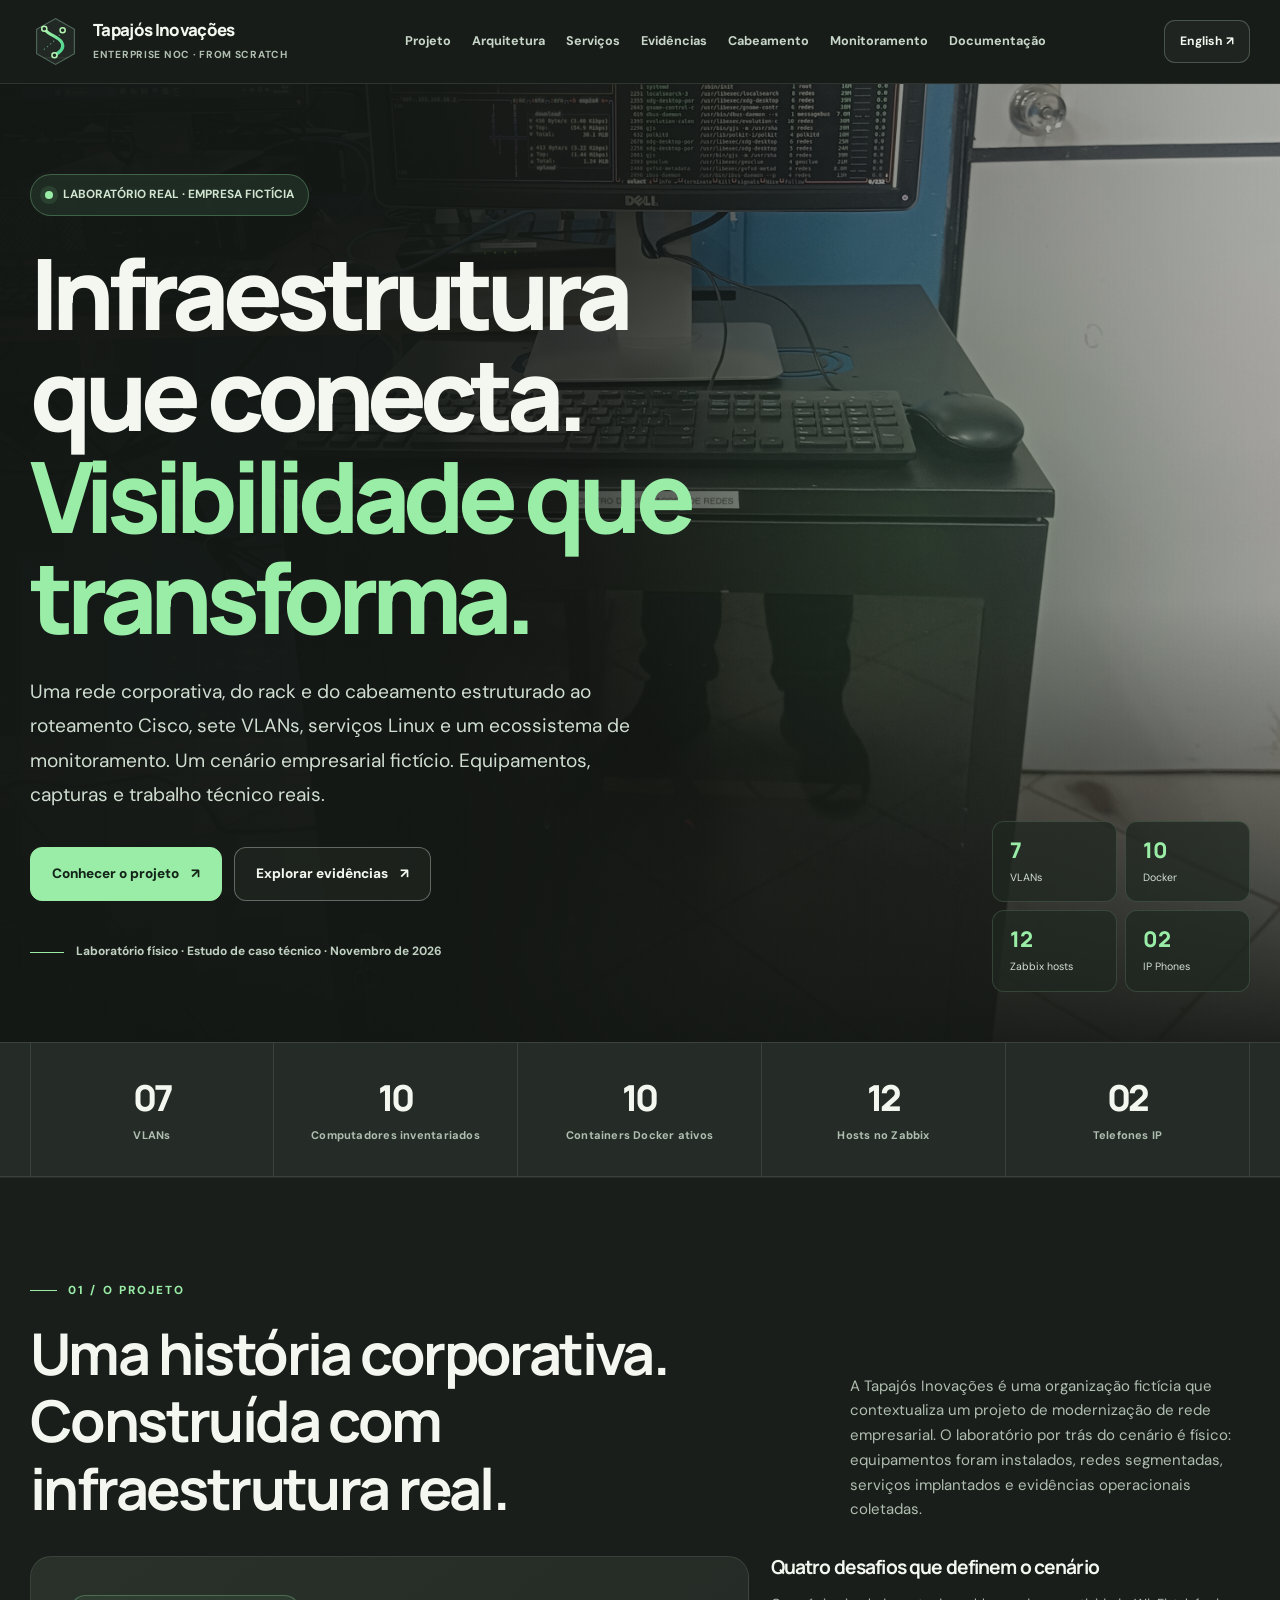
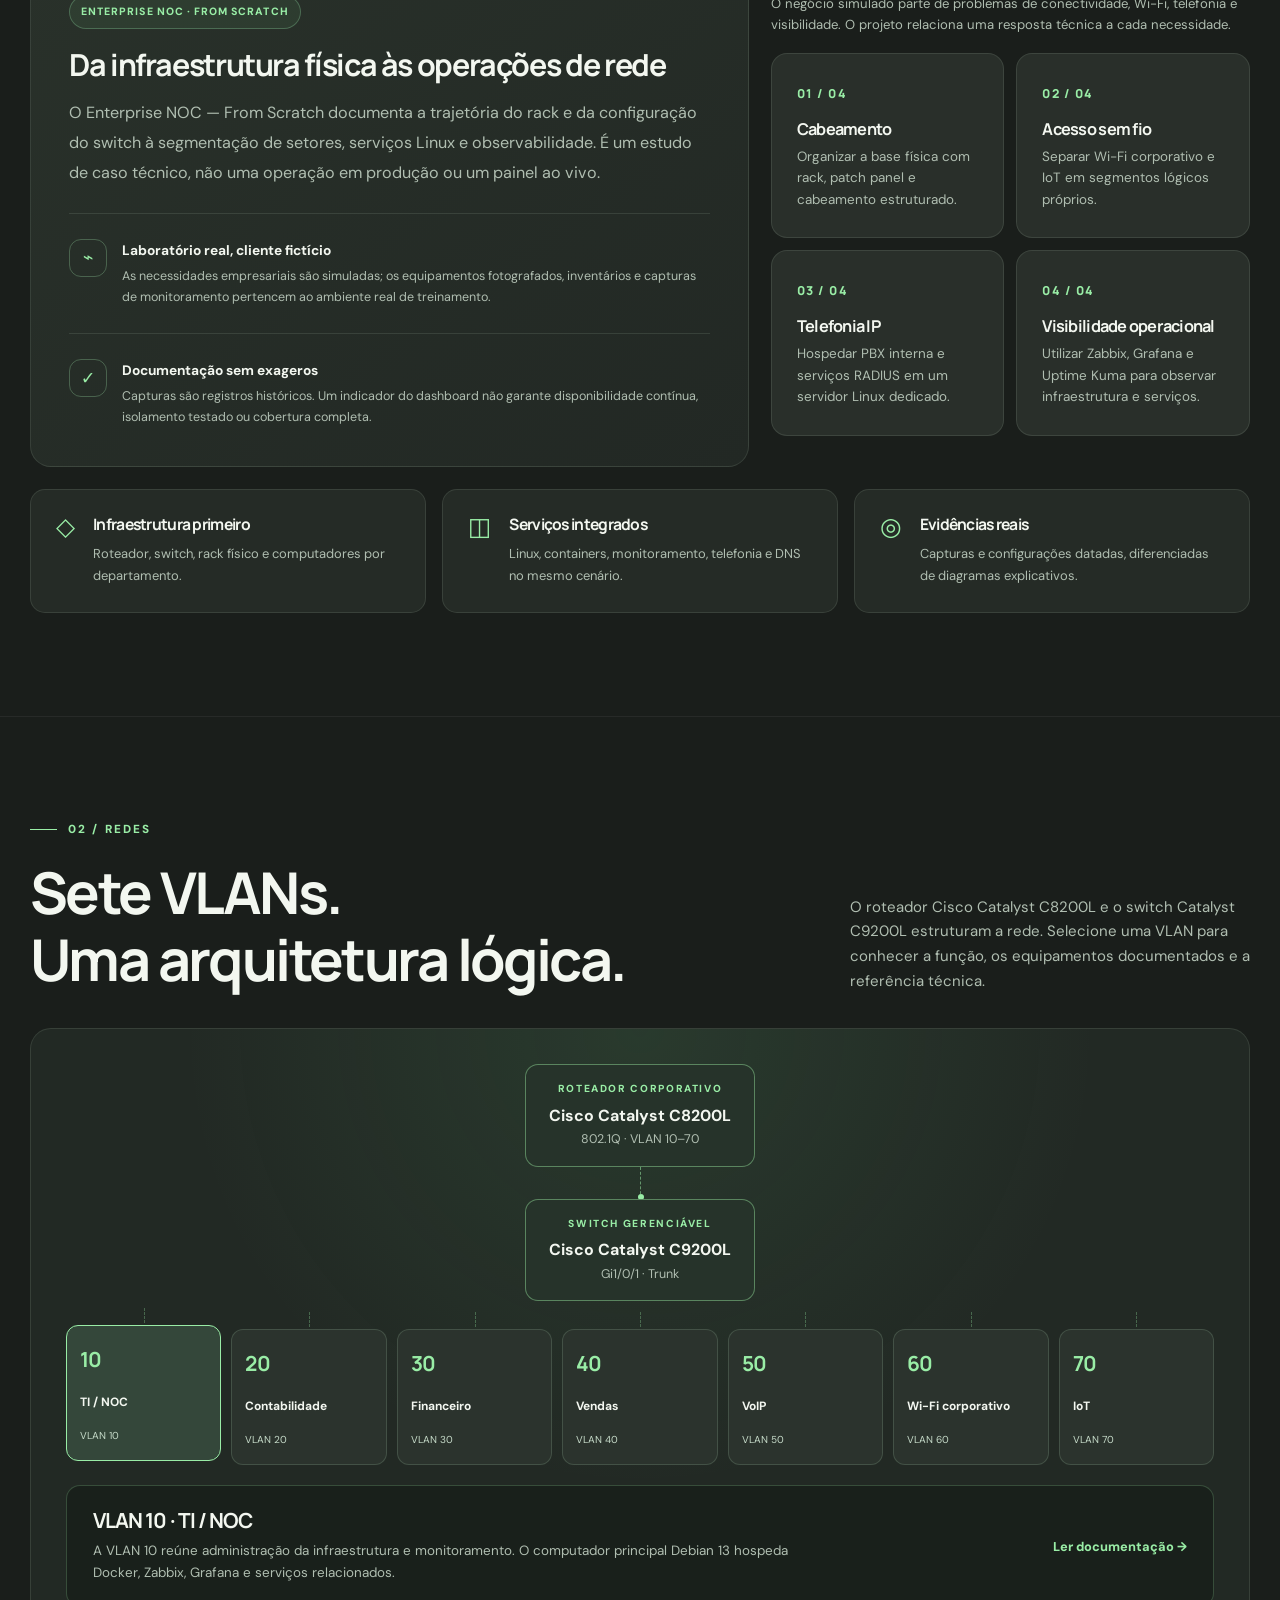
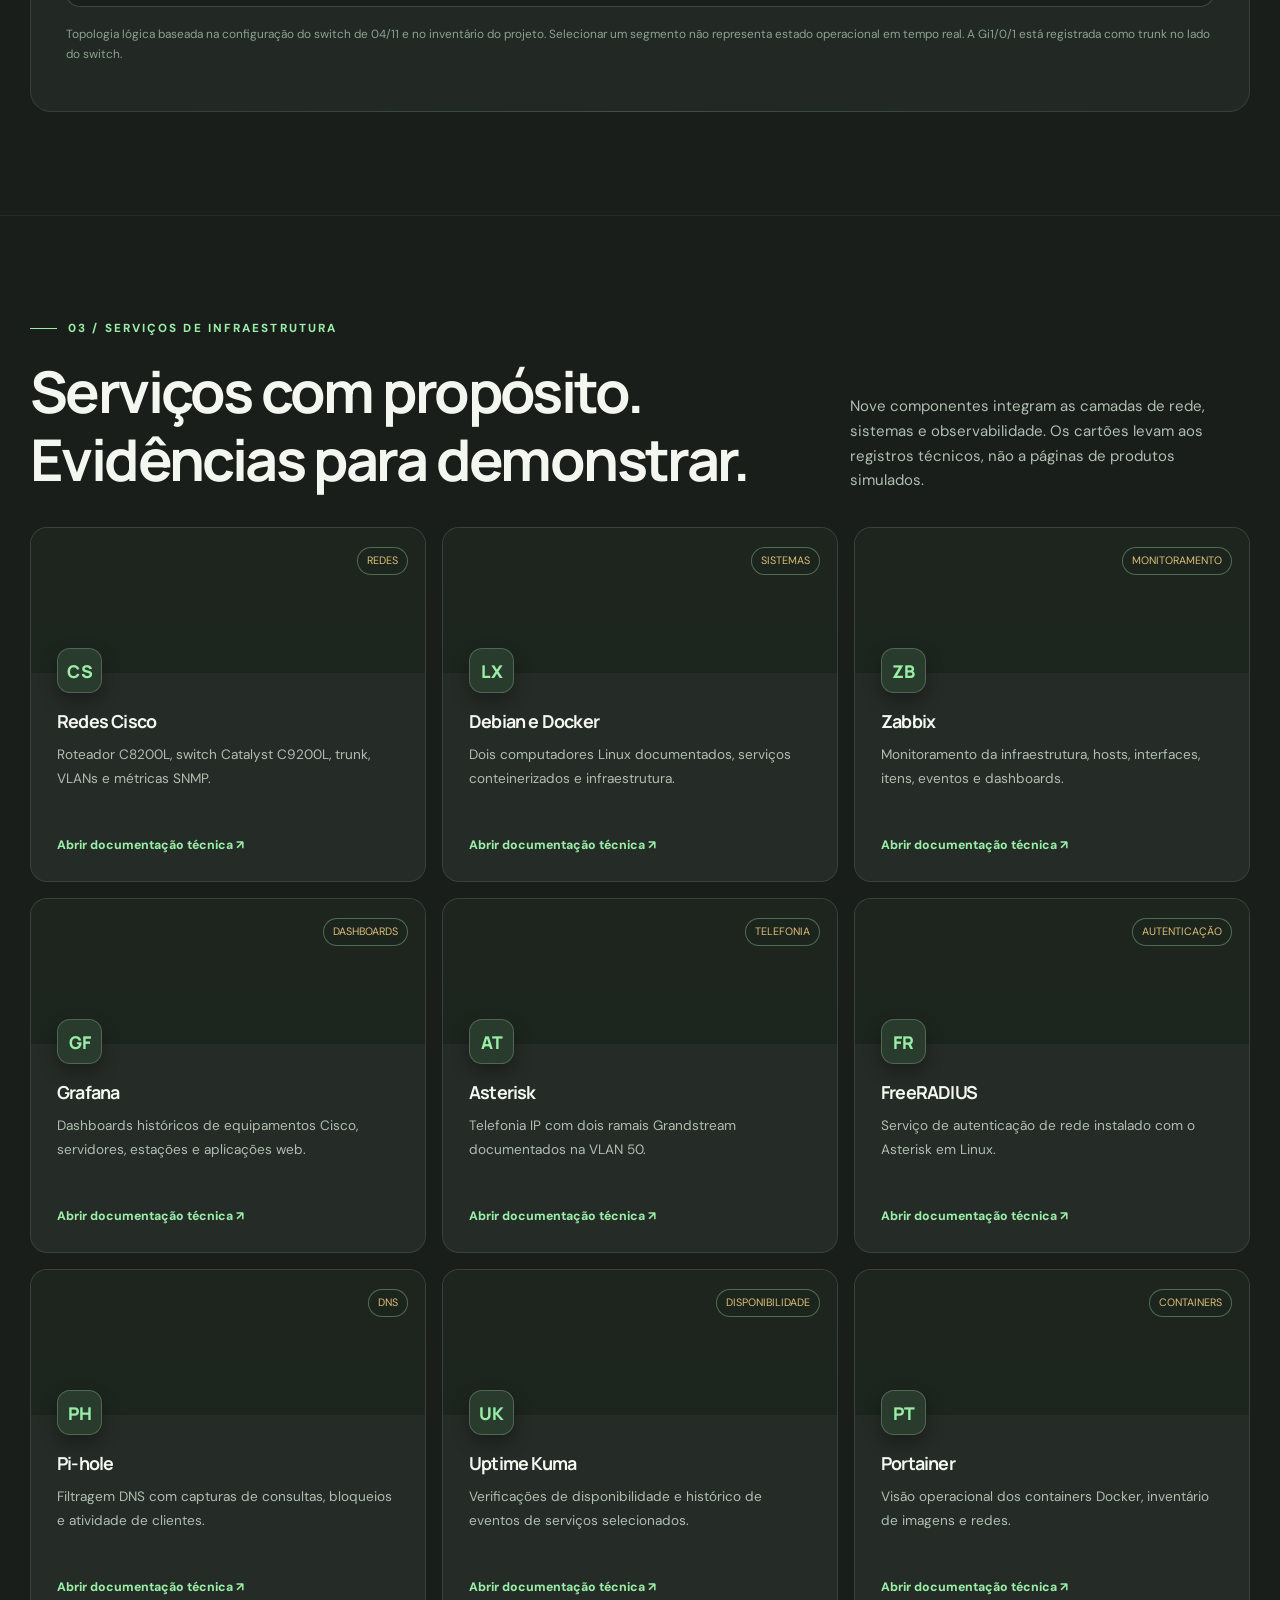
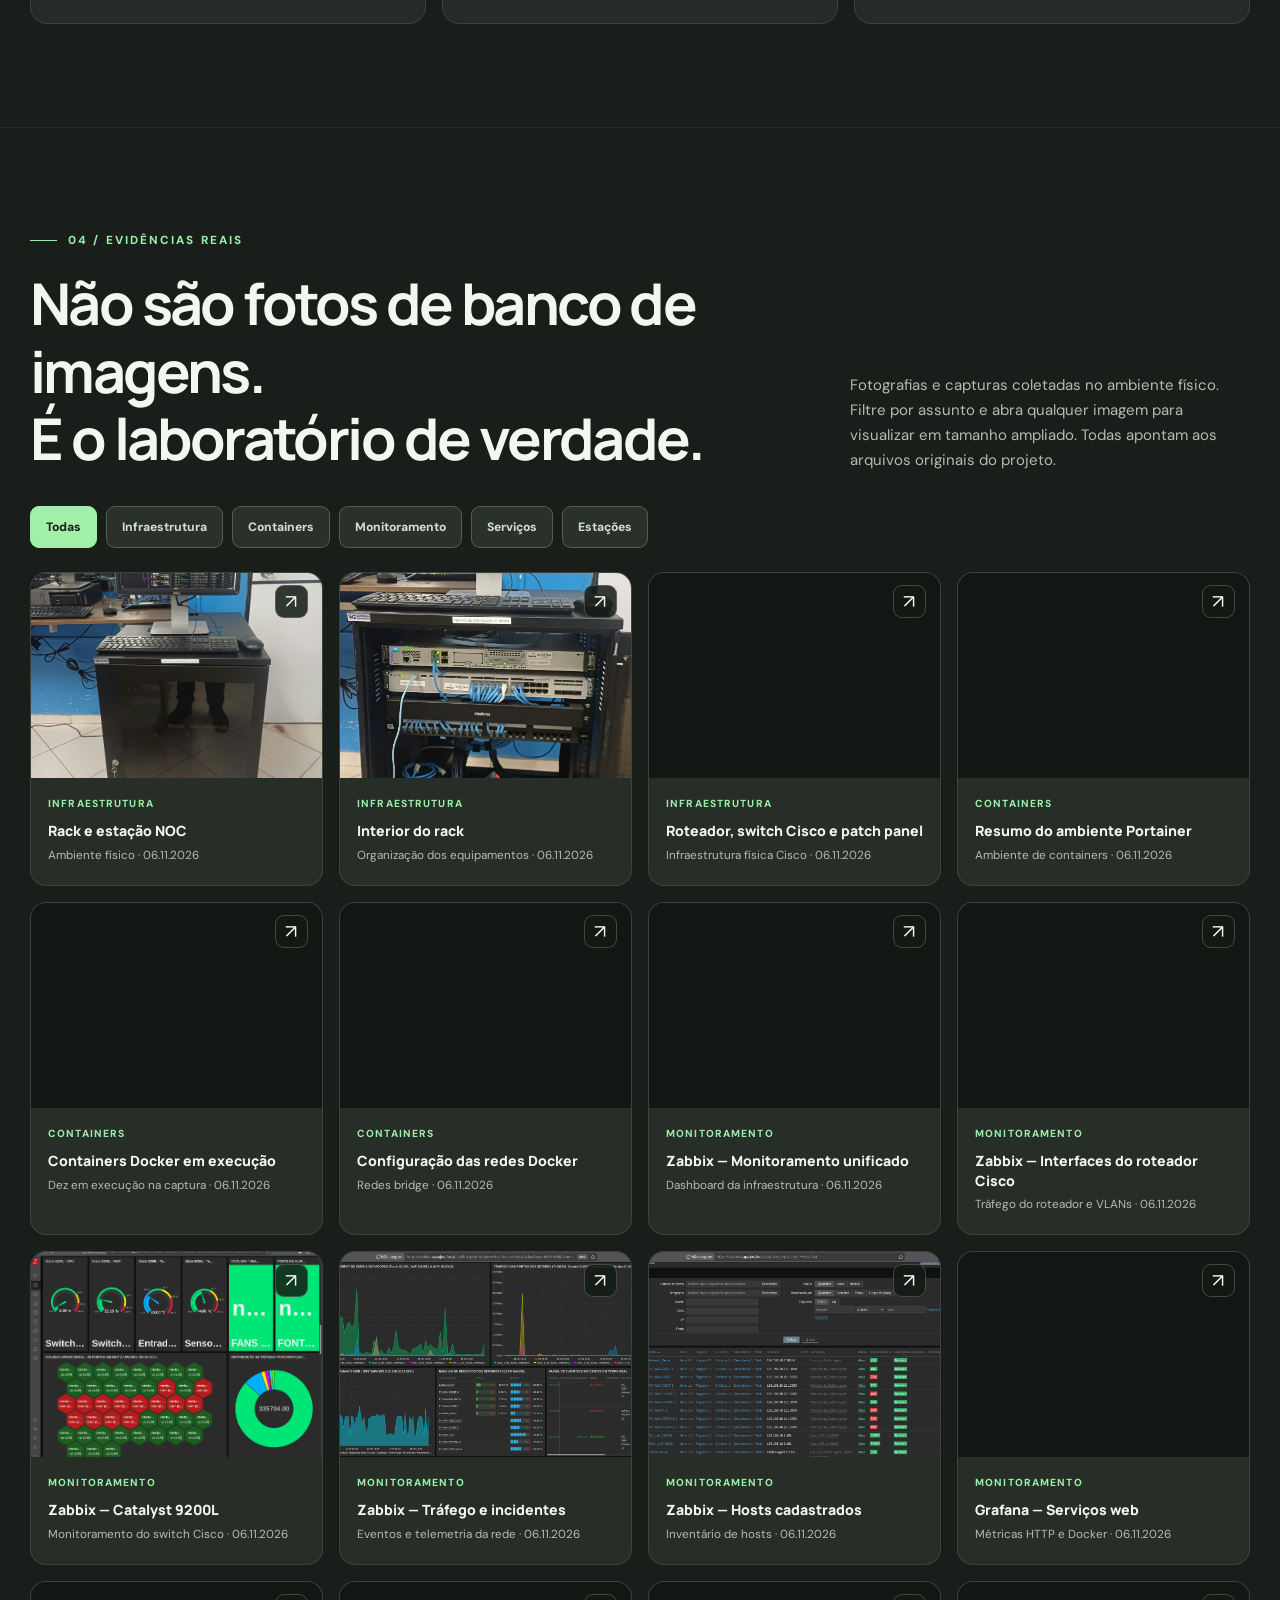
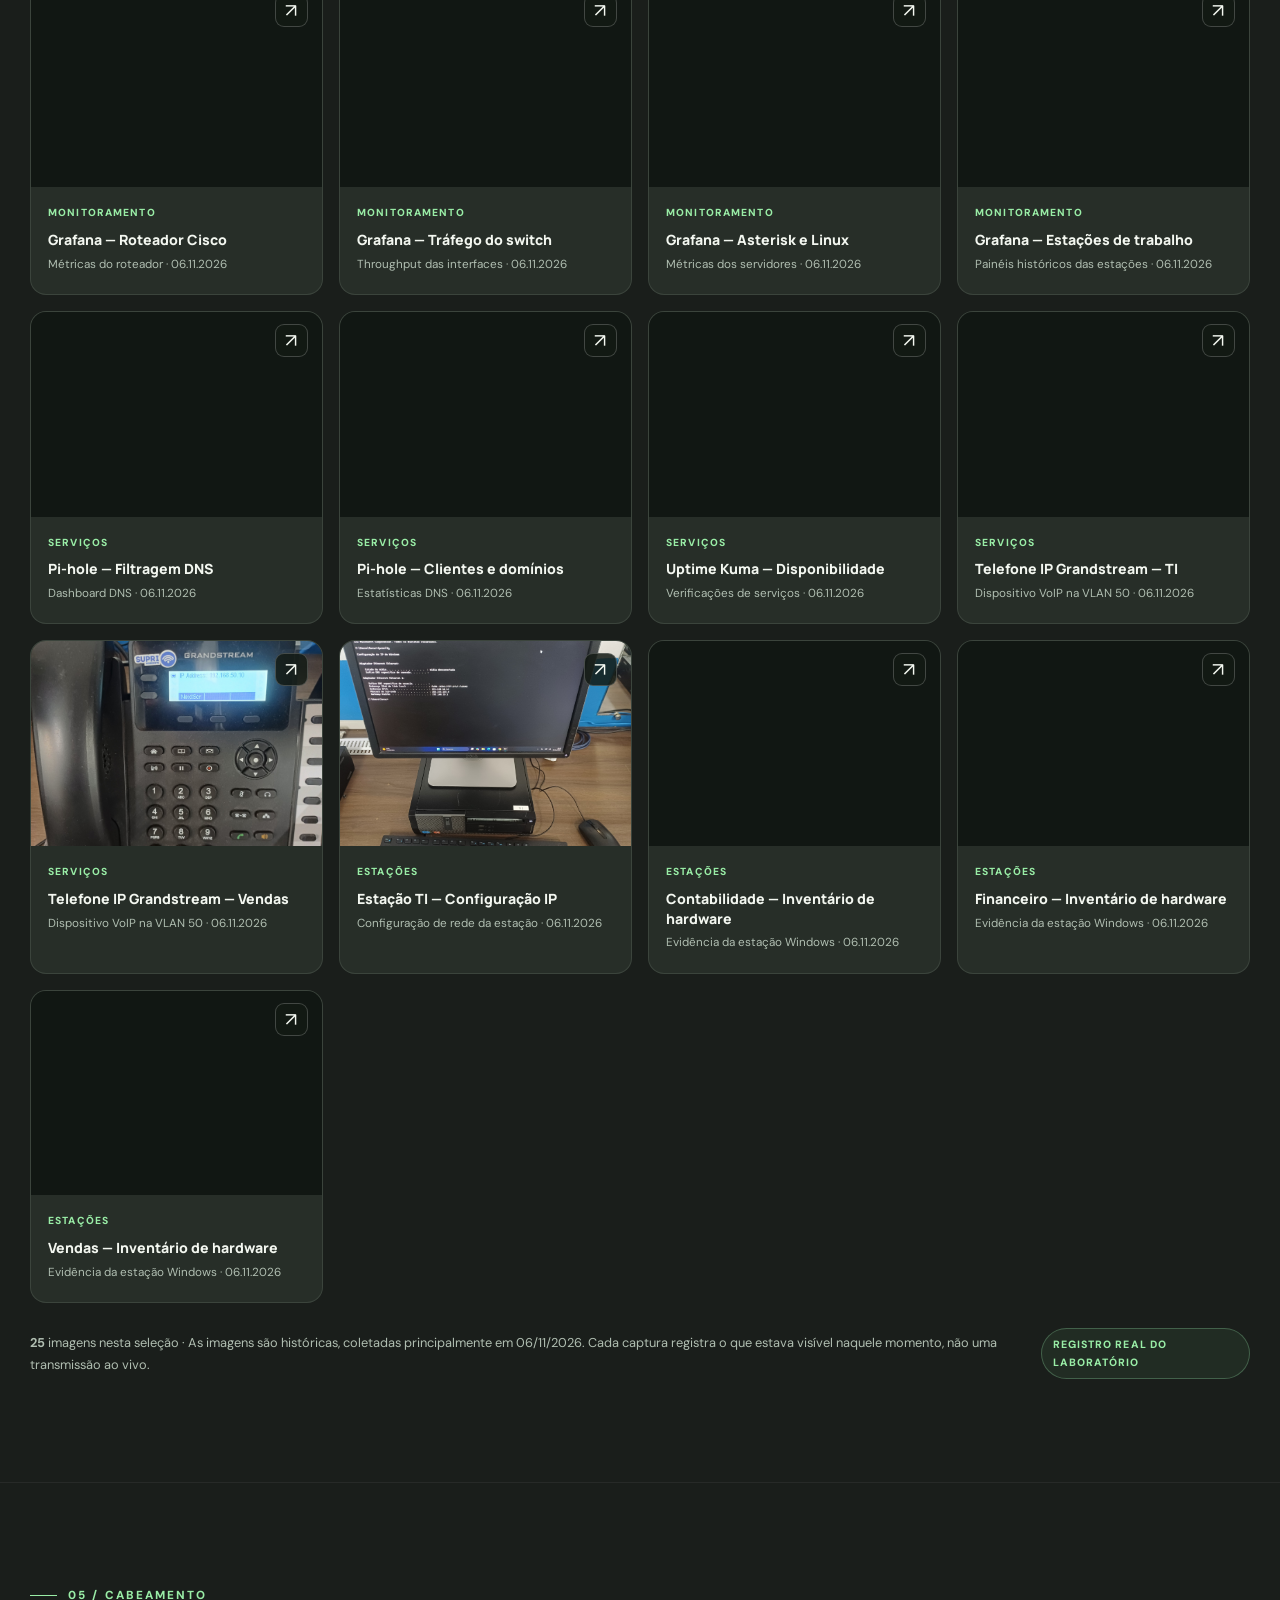
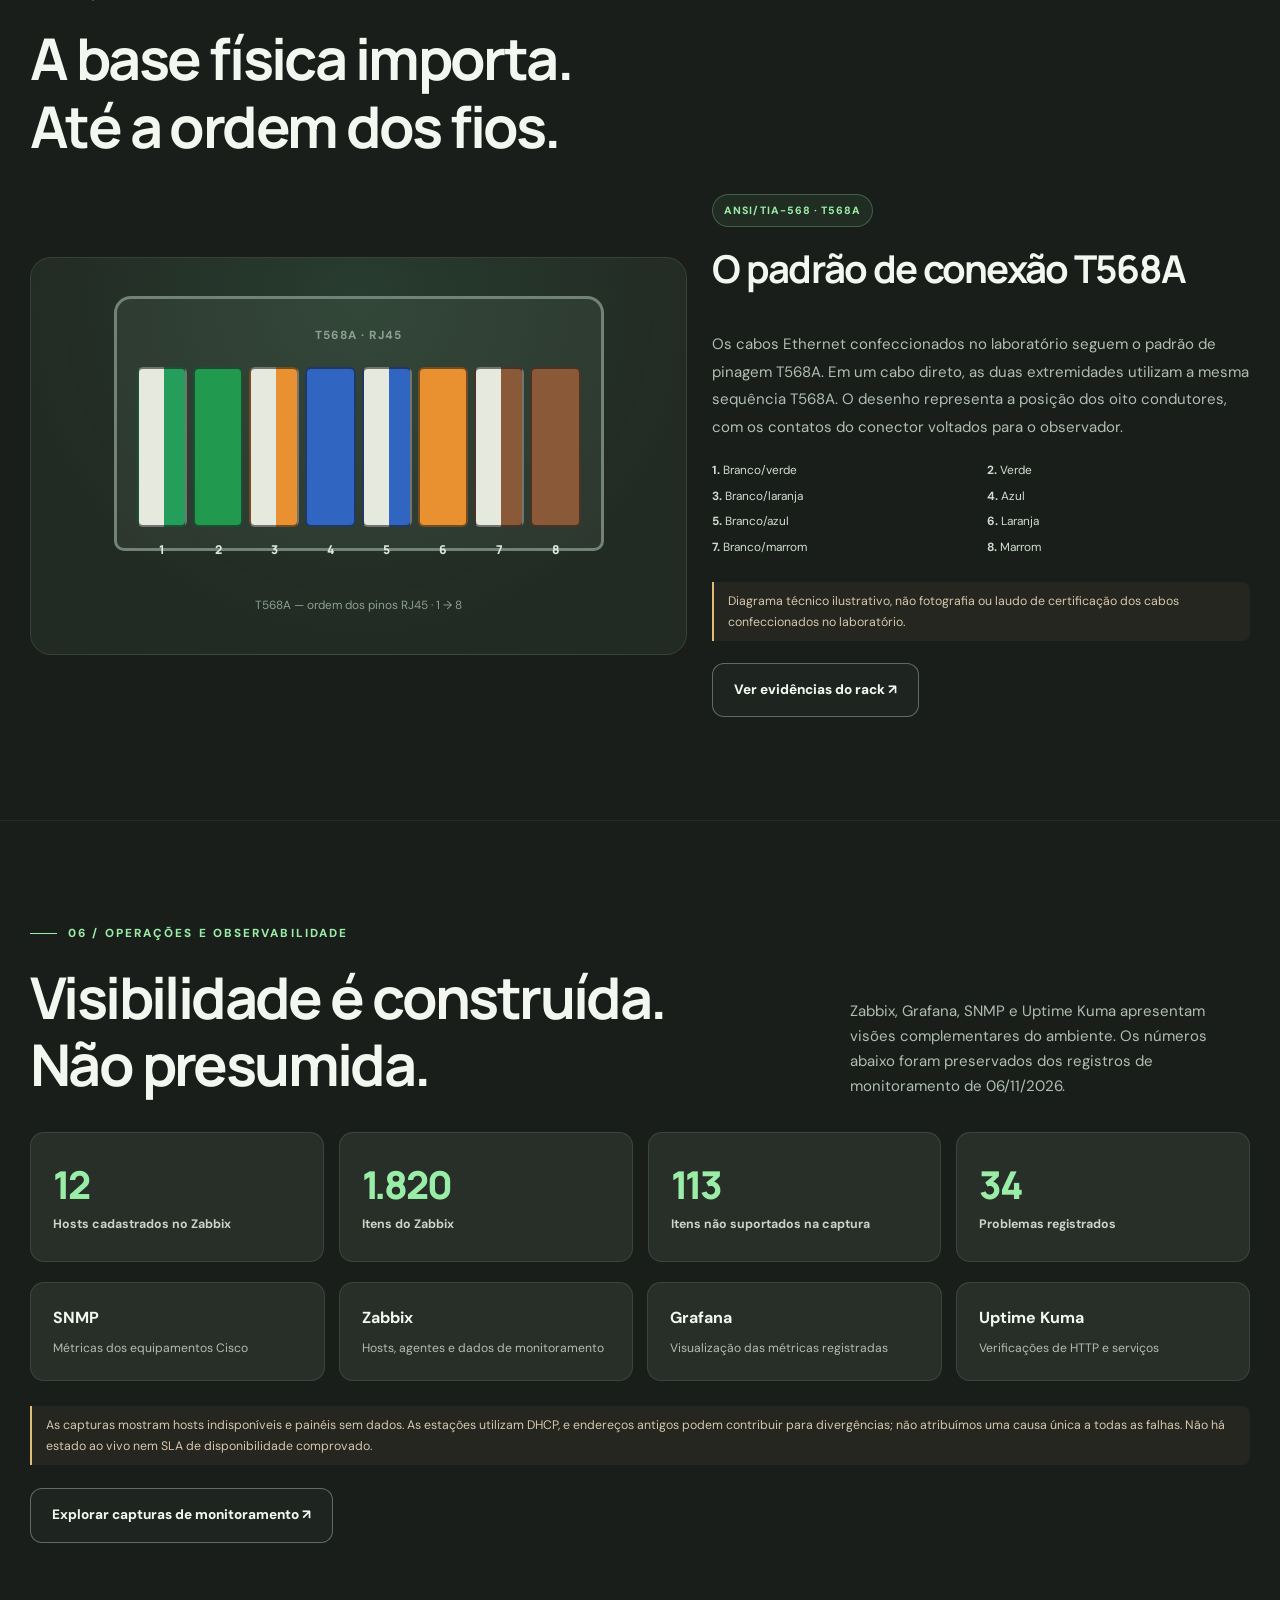
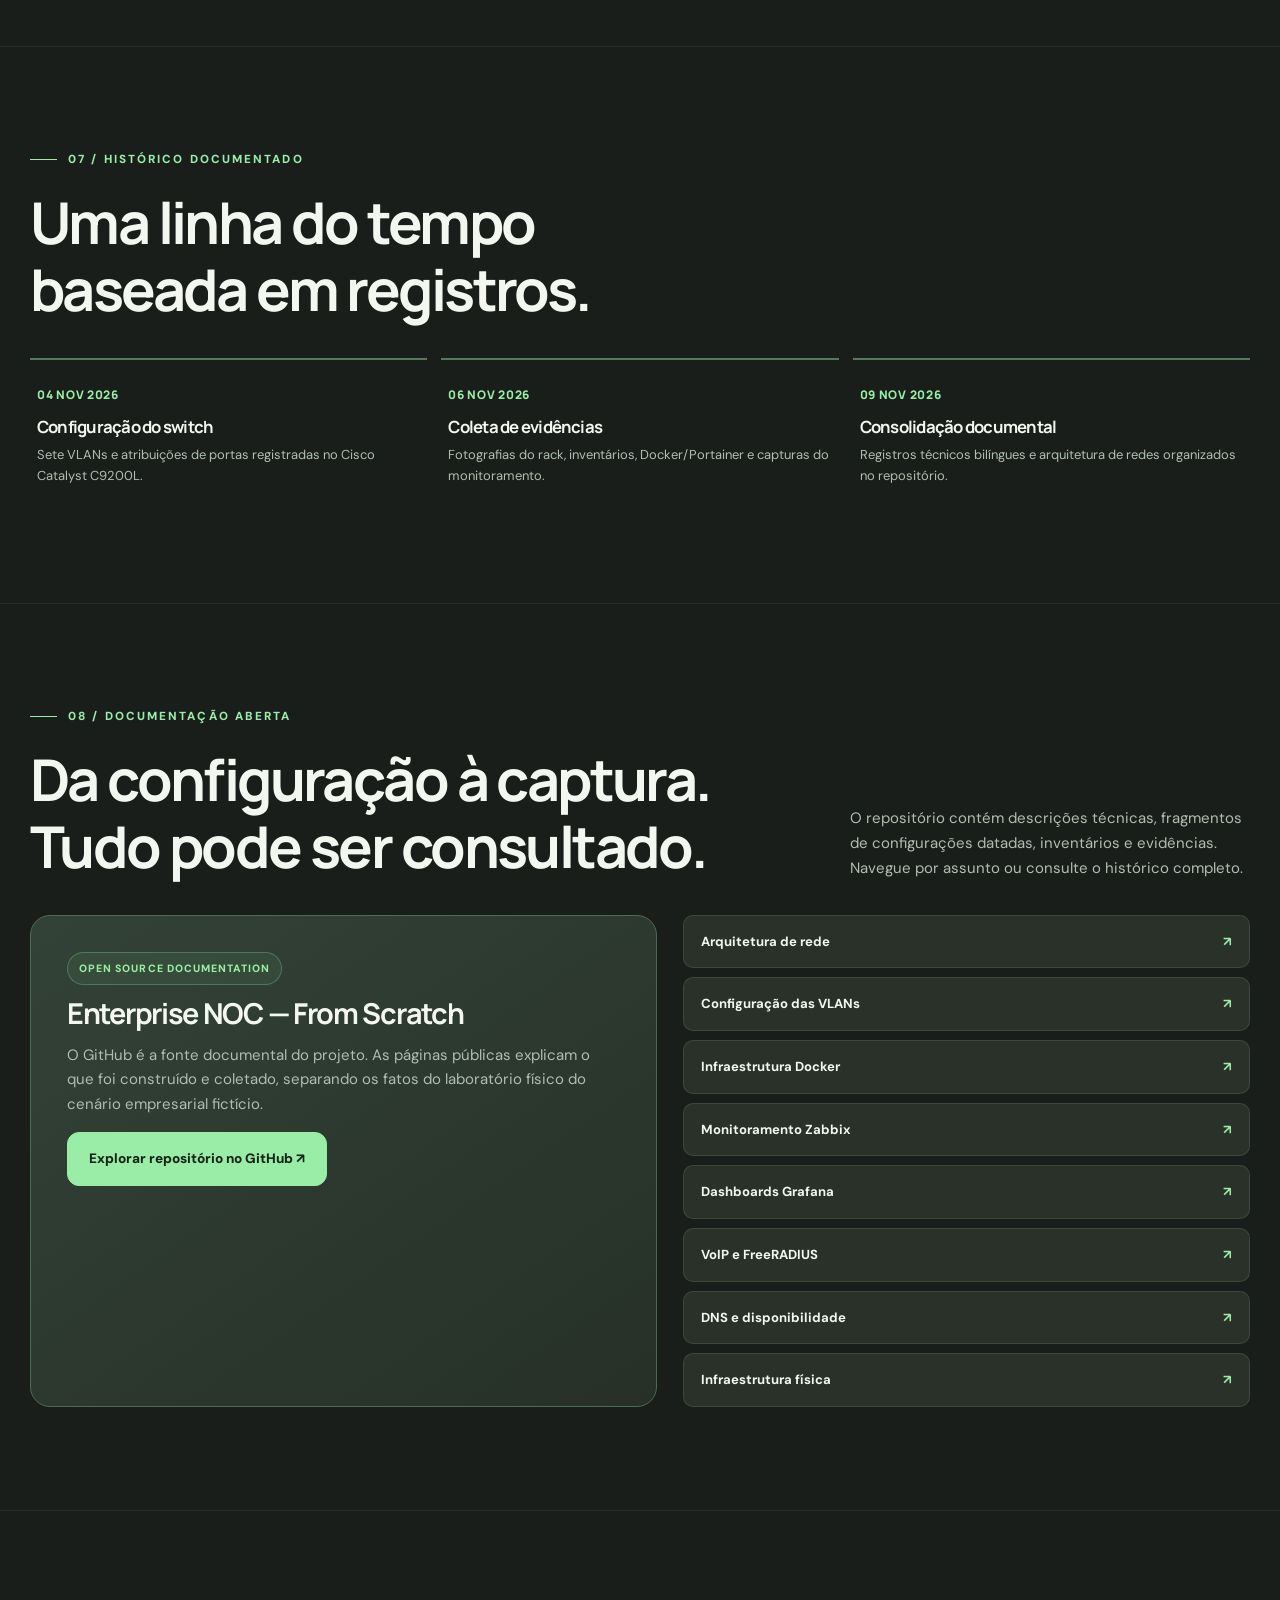
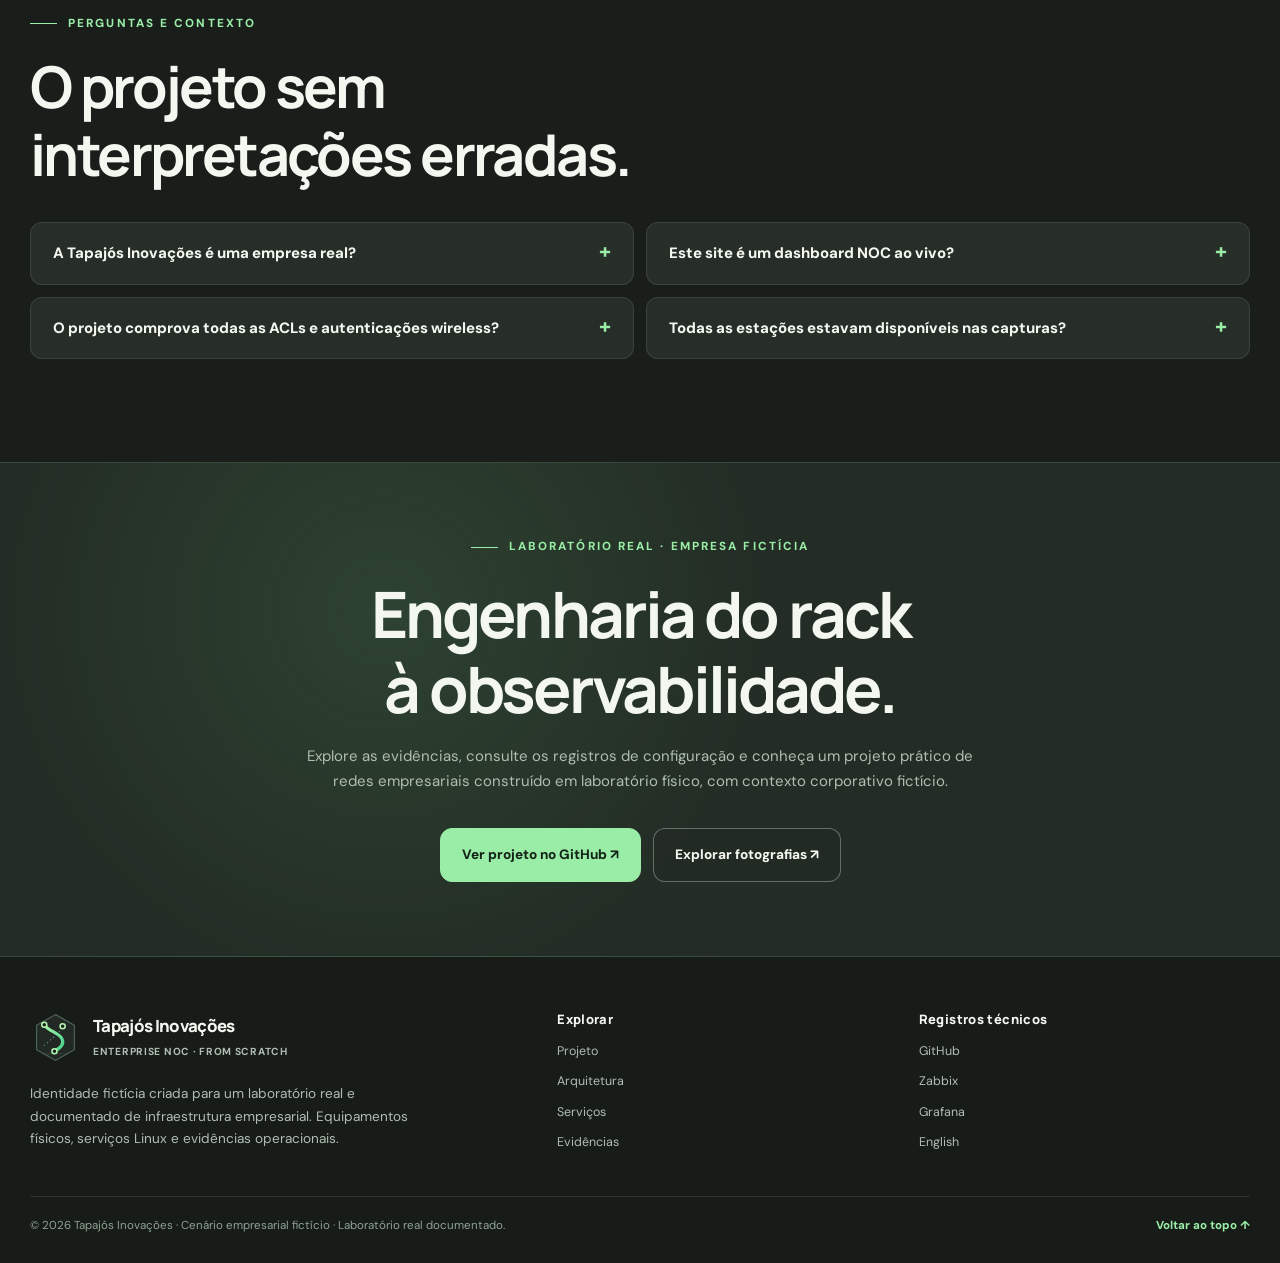
==== commit c5561f82: "site: add original service evidence previews across both languages" ====
--- a/docs/pt-BR/index.html
+++ b/docs/pt-BR/index.html
@@ -72,15 +72,15 @@
 </section>
 <section class="section" id="services"><div class="wrap">
 <div class="section-head reveal"><div><div class="kicker eyebrow">03 / SERVIÇOS DE INFRAESTRUTURA</div><h2>Serviços com propósito.<br>Evidências para demonstrar.</h2></div><p>Nove componentes integram as camadas de rede, sistemas e observabilidade. Os cartões levam aos registros técnicos, não a páginas de produtos simulados.</p></div>
-<div class="services-grid"><article class="service reveal"><span class="tag">REDES</span><div class="service-mark" aria-hidden="true">CS</div><h3>Redes Cisco</h3><p>Roteador C8200L, switch Catalyst C9200L, trunk, VLANs e métricas SNMP.</p><a href="https://github.com/kayo-willian/enterprise-noc-from-scratch/blob/main/docs/pt-BR/redes/registro-switch-vlans-2026-11-04.md" target="_blank" rel="noopener noreferrer">Abrir documentação técnica ↗</a></article>
-<article class="service reveal"><span class="tag">SISTEMAS</span><div class="service-mark" aria-hidden="true">LX</div><h3>Debian e Docker</h3><p>Dois computadores Linux documentados, serviços conteinerizados e infraestrutura.</p><a href="https://github.com/kayo-willian/enterprise-noc-from-scratch/blob/main/docs/pt-BR/containers/servicos-docker.md" target="_blank" rel="noopener noreferrer">Abrir documentação técnica ↗</a></article>
-<article class="service reveal"><span class="tag">MONITORAMENTO</span><div class="service-mark" aria-hidden="true">ZB</div><h3>Zabbix</h3><p>Monitoramento da infraestrutura, hosts, interfaces, itens, eventos e dashboards.</p><a href="https://github.com/kayo-willian/enterprise-noc-from-scratch/blob/main/docs/pt-BR/monitoramento/zabbix.md" target="_blank" rel="noopener noreferrer">Abrir documentação técnica ↗</a></article>
-<article class="service reveal"><span class="tag">DASHBOARDS</span><div class="service-mark" aria-hidden="true">GF</div><h3>Grafana</h3><p>Dashboards históricos de equipamentos Cisco, servidores, estações e aplicações web.</p><a href="https://github.com/kayo-willian/enterprise-noc-from-scratch/blob/main/docs/pt-BR/monitoramento/grafana.md" target="_blank" rel="noopener noreferrer">Abrir documentação técnica ↗</a></article>
-<article class="service reveal"><span class="tag">TELEFONIA</span><div class="service-mark" aria-hidden="true">AT</div><h3>Asterisk</h3><p>Telefonia IP com dois ramais Grandstream documentados na VLAN 50.</p><a href="https://github.com/kayo-willian/enterprise-noc-from-scratch/blob/main/docs/pt-BR/servicos/asterisk-freeradius.md" target="_blank" rel="noopener noreferrer">Abrir documentação técnica ↗</a></article>
-<article class="service reveal"><span class="tag">AUTENTICAÇÃO</span><div class="service-mark" aria-hidden="true">FR</div><h3>FreeRADIUS</h3><p>Serviço de autenticação de rede instalado com o Asterisk em Linux.</p><a href="https://github.com/kayo-willian/enterprise-noc-from-scratch/blob/main/docs/pt-BR/servicos/asterisk-freeradius.md" target="_blank" rel="noopener noreferrer">Abrir documentação técnica ↗</a></article>
-<article class="service reveal"><span class="tag">DNS</span><div class="service-mark" aria-hidden="true">PH</div><h3>Pi-hole</h3><p>Filtragem DNS com capturas de consultas, bloqueios e atividade de clientes.</p><a href="https://github.com/kayo-willian/enterprise-noc-from-scratch/blob/main/docs/pt-BR/servicos/dns-e-disponibilidade.md" target="_blank" rel="noopener noreferrer">Abrir documentação técnica ↗</a></article>
-<article class="service reveal"><span class="tag">DISPONIBILIDADE</span><div class="service-mark" aria-hidden="true">UK</div><h3>Uptime Kuma</h3><p>Verificações de disponibilidade e histórico de eventos de serviços selecionados.</p><a href="https://github.com/kayo-willian/enterprise-noc-from-scratch/blob/main/docs/pt-BR/servicos/dns-e-disponibilidade.md" target="_blank" rel="noopener noreferrer">Abrir documentação técnica ↗</a></article>
-<article class="service reveal"><span class="tag">CONTAINERS</span><div class="service-mark" aria-hidden="true">PT</div><h3>Portainer</h3><p>Visão operacional dos containers Docker, inventário de imagens e redes.</p><a href="https://github.com/kayo-willian/enterprise-noc-from-scratch/blob/main/docs/pt-BR/containers/servicos-docker.md" target="_blank" rel="noopener noreferrer">Abrir documentação técnica ↗</a></article></div>
+<div class="services-grid"><article class="service reveal"><span class="tag">REDES</span><div class="service-photo"><img src="../assets/images/physical/cisco-router-switch-patch-panel.jpg" loading="lazy" decoding="async" alt="Roteador, switch Cisco e patch panel" width="640" height="360"></div><div class="service-mark" aria-hidden="true">CS</div><h3>Redes Cisco</h3><p>Roteador C8200L, switch Catalyst C9200L, trunk, VLANs e métricas SNMP.</p><a href="https://github.com/kayo-willian/enterprise-noc-from-scratch/blob/main/docs/pt-BR/redes/registro-switch-vlans-2026-11-04.md" target="_blank" rel="noopener noreferrer">Abrir documentação técnica ↗</a></article>
+<article class="service reveal"><span class="tag">SISTEMAS</span><div class="service-photo"><img src="../assets/images/docker/portainer-running-containers.png" loading="lazy" decoding="async" alt="Containers Docker executando no Debian Linux" width="640" height="360"></div><div class="service-mark" aria-hidden="true">LX</div><h3>Debian e Docker</h3><p>Dois computadores Linux documentados, serviços conteinerizados e infraestrutura.</p><a href="https://github.com/kayo-willian/enterprise-noc-from-scratch/blob/main/docs/pt-BR/containers/servicos-docker.md" target="_blank" rel="noopener noreferrer">Abrir documentação técnica ↗</a></article>
+<article class="service reveal"><span class="tag">MONITORAMENTO</span><div class="service-photo"><img src="../assets/images/monitoring/zabbix/zabbix_dashboard1.png" loading="lazy" decoding="async" alt="Dashboard de monitoramento Zabbix" width="640" height="360"></div><div class="service-mark" aria-hidden="true">ZB</div><h3>Zabbix</h3><p>Monitoramento da infraestrutura, hosts, interfaces, itens, eventos e dashboards.</p><a href="https://github.com/kayo-willian/enterprise-noc-from-scratch/blob/main/docs/pt-BR/monitoramento/zabbix.md" target="_blank" rel="noopener noreferrer">Abrir documentação técnica ↗</a></article>
+<article class="service reveal"><span class="tag">DASHBOARDS</span><div class="service-photo"><img src="../assets/images/monitoring/grafana/grafana_order.png" loading="lazy" decoding="async" alt="Organização dos dashboards Grafana" width="640" height="360"></div><div class="service-mark" aria-hidden="true">GF</div><h3>Grafana</h3><p>Dashboards históricos de equipamentos Cisco, servidores, estações e aplicações web.</p><a href="https://github.com/kayo-willian/enterprise-noc-from-scratch/blob/main/docs/pt-BR/monitoramento/grafana.md" target="_blank" rel="noopener noreferrer">Abrir documentação técnica ↗</a></article>
+<article class="service reveal"><span class="tag">TELEFONIA</span><div class="service-photo"><img src="../assets/images/voip/20261106_182149.jpg" loading="lazy" decoding="async" alt="Telefone IP Grandstream no laboratório" width="640" height="360"></div><div class="service-mark" aria-hidden="true">AT</div><h3>Asterisk</h3><p>Telefonia IP com dois ramais Grandstream documentados na VLAN 50.</p><a href="https://github.com/kayo-willian/enterprise-noc-from-scratch/blob/main/docs/pt-BR/servicos/asterisk-freeradius.md" target="_blank" rel="noopener noreferrer">Abrir documentação técnica ↗</a></article>
+<article class="service reveal"><span class="tag">AUTENTICAÇÃO</span><div class="service-photo"><img src="../assets/images/monitoring/grafana/grafana_dashboard_asterisk.png" loading="lazy" decoding="async" alt="Métricas do servidor Linux (não comprova autenticações RADIUS)" width="640" height="360"></div><div class="service-mark" aria-hidden="true">FR</div><h3>FreeRADIUS</h3><p>Serviço de autenticação de rede instalado com o Asterisk em Linux.</p><a href="https://github.com/kayo-willian/enterprise-noc-from-scratch/blob/main/docs/pt-BR/servicos/asterisk-freeradius.md" target="_blank" rel="noopener noreferrer">Abrir documentação técnica ↗</a></article>
+<article class="service reveal"><span class="tag">DNS</span><div class="service-photo"><img src="../assets/images/services/pihole_dashboard.png" loading="lazy" decoding="async" alt="Dashboard de filtragem DNS Pi-hole" width="640" height="360"></div><div class="service-mark" aria-hidden="true">PH</div><h3>Pi-hole</h3><p>Filtragem DNS com capturas de consultas, bloqueios e atividade de clientes.</p><a href="https://github.com/kayo-willian/enterprise-noc-from-scratch/blob/main/docs/pt-BR/servicos/dns-e-disponibilidade.md" target="_blank" rel="noopener noreferrer">Abrir documentação técnica ↗</a></article>
+<article class="service reveal"><span class="tag">DISPONIBILIDADE</span><div class="service-photo"><img src="../assets/images/services/UpTimeKuma.png" loading="lazy" decoding="async" alt="Dashboard de disponibilidade Uptime Kuma" width="640" height="360"></div><div class="service-mark" aria-hidden="true">UK</div><h3>Uptime Kuma</h3><p>Verificações de disponibilidade e histórico de eventos de serviços selecionados.</p><a href="https://github.com/kayo-willian/enterprise-noc-from-scratch/blob/main/docs/pt-BR/servicos/dns-e-disponibilidade.md" target="_blank" rel="noopener noreferrer">Abrir documentação técnica ↗</a></article>
+<article class="service reveal"><span class="tag">CONTAINERS</span><div class="service-photo"><img src="../assets/images/docker/portainer-environment-summary.png" loading="lazy" decoding="async" alt="Resumo do ambiente Portainer" width="640" height="360"></div><div class="service-mark" aria-hidden="true">PT</div><h3>Portainer</h3><p>Visão operacional dos containers Docker, inventário de imagens e redes.</p><a href="https://github.com/kayo-willian/enterprise-noc-from-scratch/blob/main/docs/pt-BR/containers/servicos-docker.md" target="_blank" rel="noopener noreferrer">Abrir documentação técnica ↗</a></article></div>
 </div></section>
 <section class="section" id="evidence"><div class="wrap">
 <div class="section-head reveal"><div><div class="kicker eyebrow">04 / EVIDÊNCIAS REAIS</div><h2>Não são fotos de banco de imagens.<br>É o laboratório de verdade.</h2></div><p>Fotografias e capturas coletadas no ambiente físico. Filtre por assunto e abra qualquer imagem para visualizar em tamanho ampliado. Todas apontam aos arquivos originais do projeto.</p></div>
--- a/docs/assets/css/site.css
+++ b/docs/assets/css/site.css
@@ -19,3 +19,12 @@
 @media(max-width:760px){:root{--w:min(100% - 30px,650px)}.nav{height:73px}.nav-links{position:absolute;top:73px;left:0;right:0;background:#212922;border-bottom:1px solid var(--line);display:none;flex-direction:column;align-items:stretch;gap:0;padding:12px 20px 20px}.nav-links.is-open{display:flex}.nav-links a{padding:11px 3px;font-size:.89rem}.menu-btn{display:block}.brand-name{font-size:.92rem}.brand img{height:43px;width:43px}.lang-btn{padding:9px 10px}.hero{min-height:670px}.hero-content{padding:64px 0 75px}.hero-image{background-image:linear-gradient(90deg,rgba(17,23,18,.93),rgba(17,23,18,.68)),linear-gradient(0deg,rgba(17,23,18,.94),transparent 66%),url('../images/physical/network-infrastructure-overview.jpg');background-position:64% center}.hero h1{font-size:clamp(3.15rem,11vw,5rem)}.section{padding:70px 0}.section-head{display:block}.section-head h2{margin-bottom:17px}.stats .stat-grid{grid-template-columns:repeat(2,1fr)}.stat:last-child{grid-column:1/-1}.stat{border-bottom:1px solid var(--line)}.scenario{grid-template-columns:1fr 1fr}.feature-rail,.cable-layout,.docs-layout{grid-template-columns:1fr}.vlan-grid{grid-template-columns:repeat(2,1fr)}.topology{padding:22px 15px}.vlan-detail{align-items:flex-start;flex-direction:column}.services-grid{grid-template-columns:1fr 1fr}.gallery-grid{grid-template-columns:repeat(2,1fr)}.metrics-band,.monitor-flow{grid-template-columns:repeat(2,1fr)}.timeline{grid-template-columns:1fr}.faq{grid-template-columns:1fr}.foot-main{grid-template-columns:1fr 1fr}.foot-main>div:first-child{grid-column:1/-1}.hero-foot{font-size:.7rem}.lightbox-info{flex-direction:column;align-items:flex-start}}
 @media(max-width:480px){.nav-right{gap:6px}.brand{gap:8px;min-width:0}.brand-sub{display:none}.lang-btn{font-size:.7rem}.scenario,.services-grid,.gallery-grid{grid-template-columns:1fr}.stat-grid .stat{padding:19px}.photo-media{aspect-ratio:1.55}.hero h1{letter-spacing:-.05em}.big-panel{padding:28px}.cable-art{padding:25px 13px}.pin-grid{gap:3px}.wire{height:125px}.wire-legend{grid-template-columns:1fr}.foot-main{grid-template-columns:1fr}.foot-main>div:first-child{grid-column:auto}.foot-bottom{flex-direction:column}.btn{width:100%}}
 @media(prefers-reduced-motion:reduce){*,*:before,*:after{scroll-behavior:auto!important;animation:none!important;transition:none!important}.reveal{opacity:1;transform:none}}
+
+/* Service imagery: original project photographs and evidence captures */
+.service{overflow:hidden;min-height:355px}
+.service-photo{display:block;height:145px;margin:-26px -26px 23px;position:relative;background:#1d251e;overflow:hidden}
+.service-photo:after{content:'';pointer-events:none;position:absolute;inset:0;background:linear-gradient(0deg,rgba(26,36,29,.48),transparent 60%)}
+.service-photo img{height:100%;width:100%;object-fit:cover;opacity:.85;filter:saturate(.82);transition:transform .45s}
+.service:hover .service-photo img{transform:scale(1.07);opacity:1}
+.service-mark{position:relative;z-index:2;margin-top:-48px;margin-bottom:18px;background:#293b2d;box-shadow:0 8px 18px rgba(0,0,0,.3)}
+.service .tag{background:#1b251e;border-color:rgba(178,228,179,.36);z-index:2}
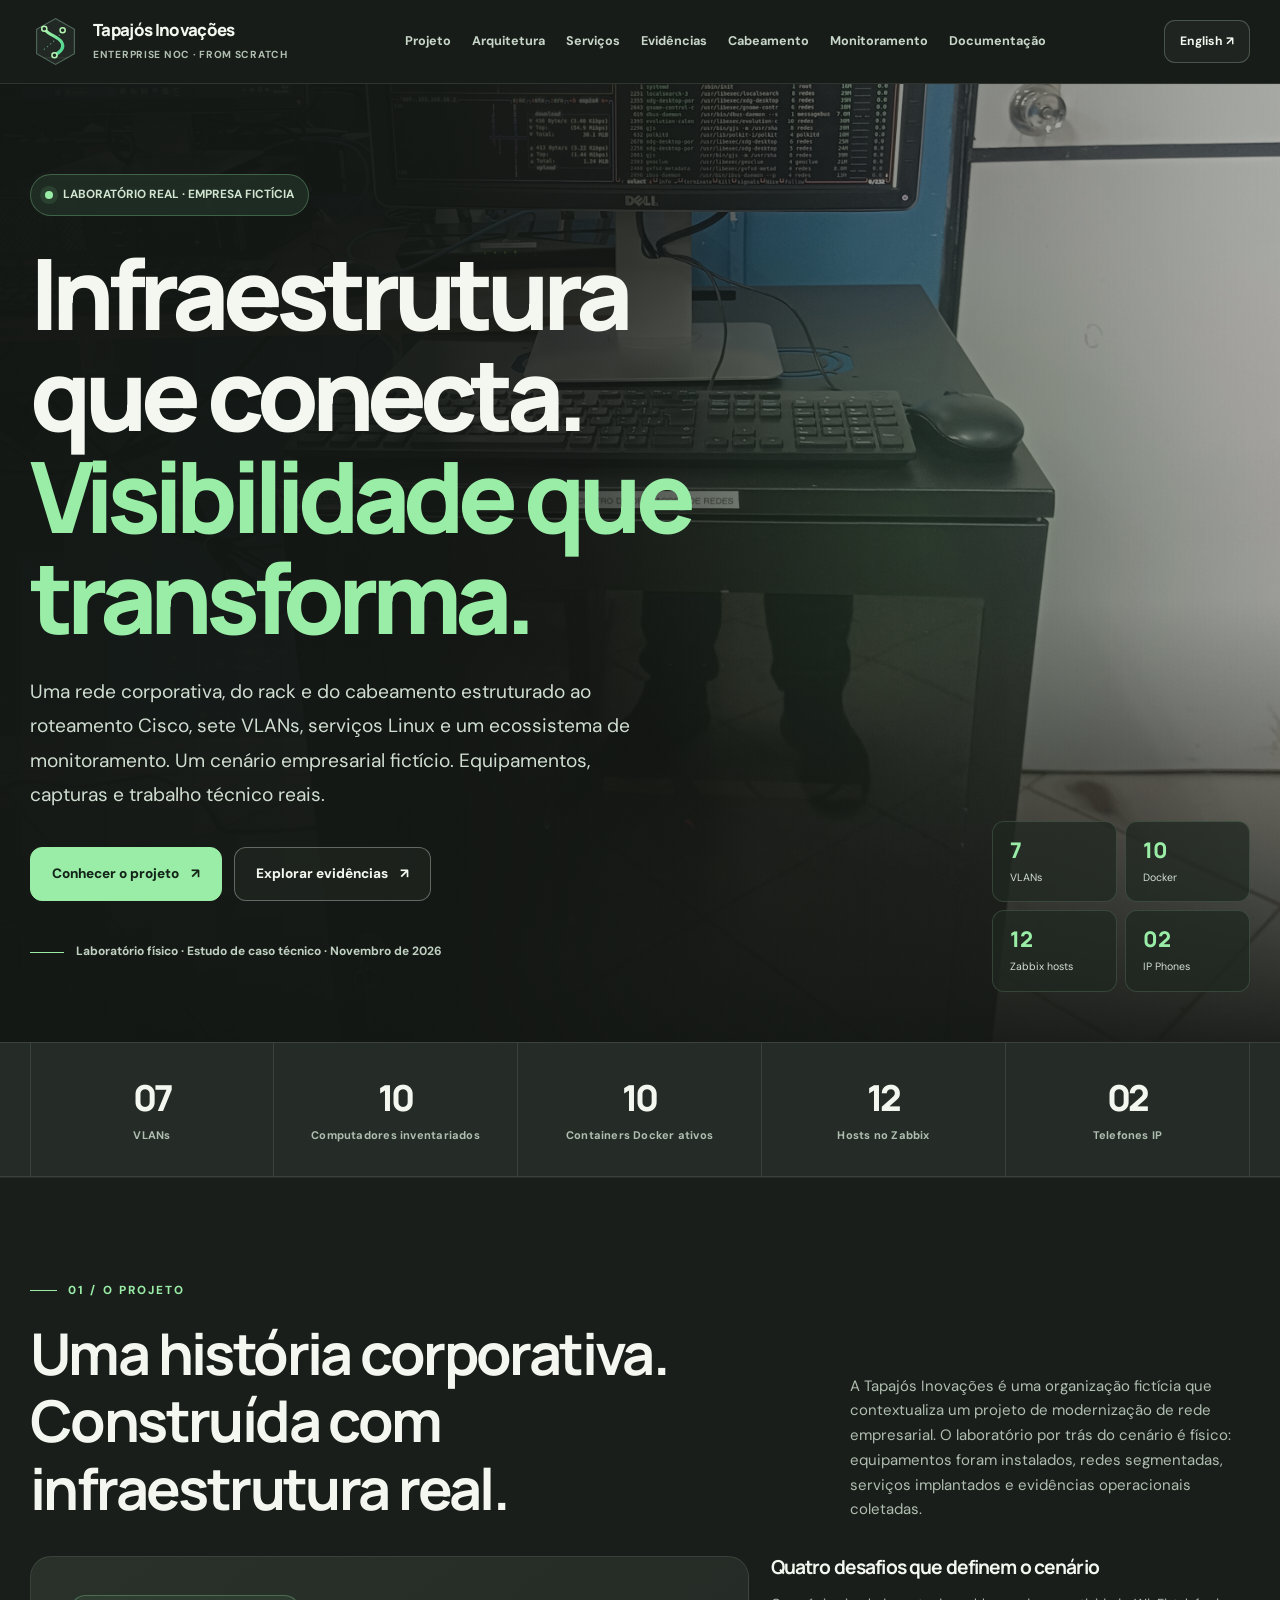
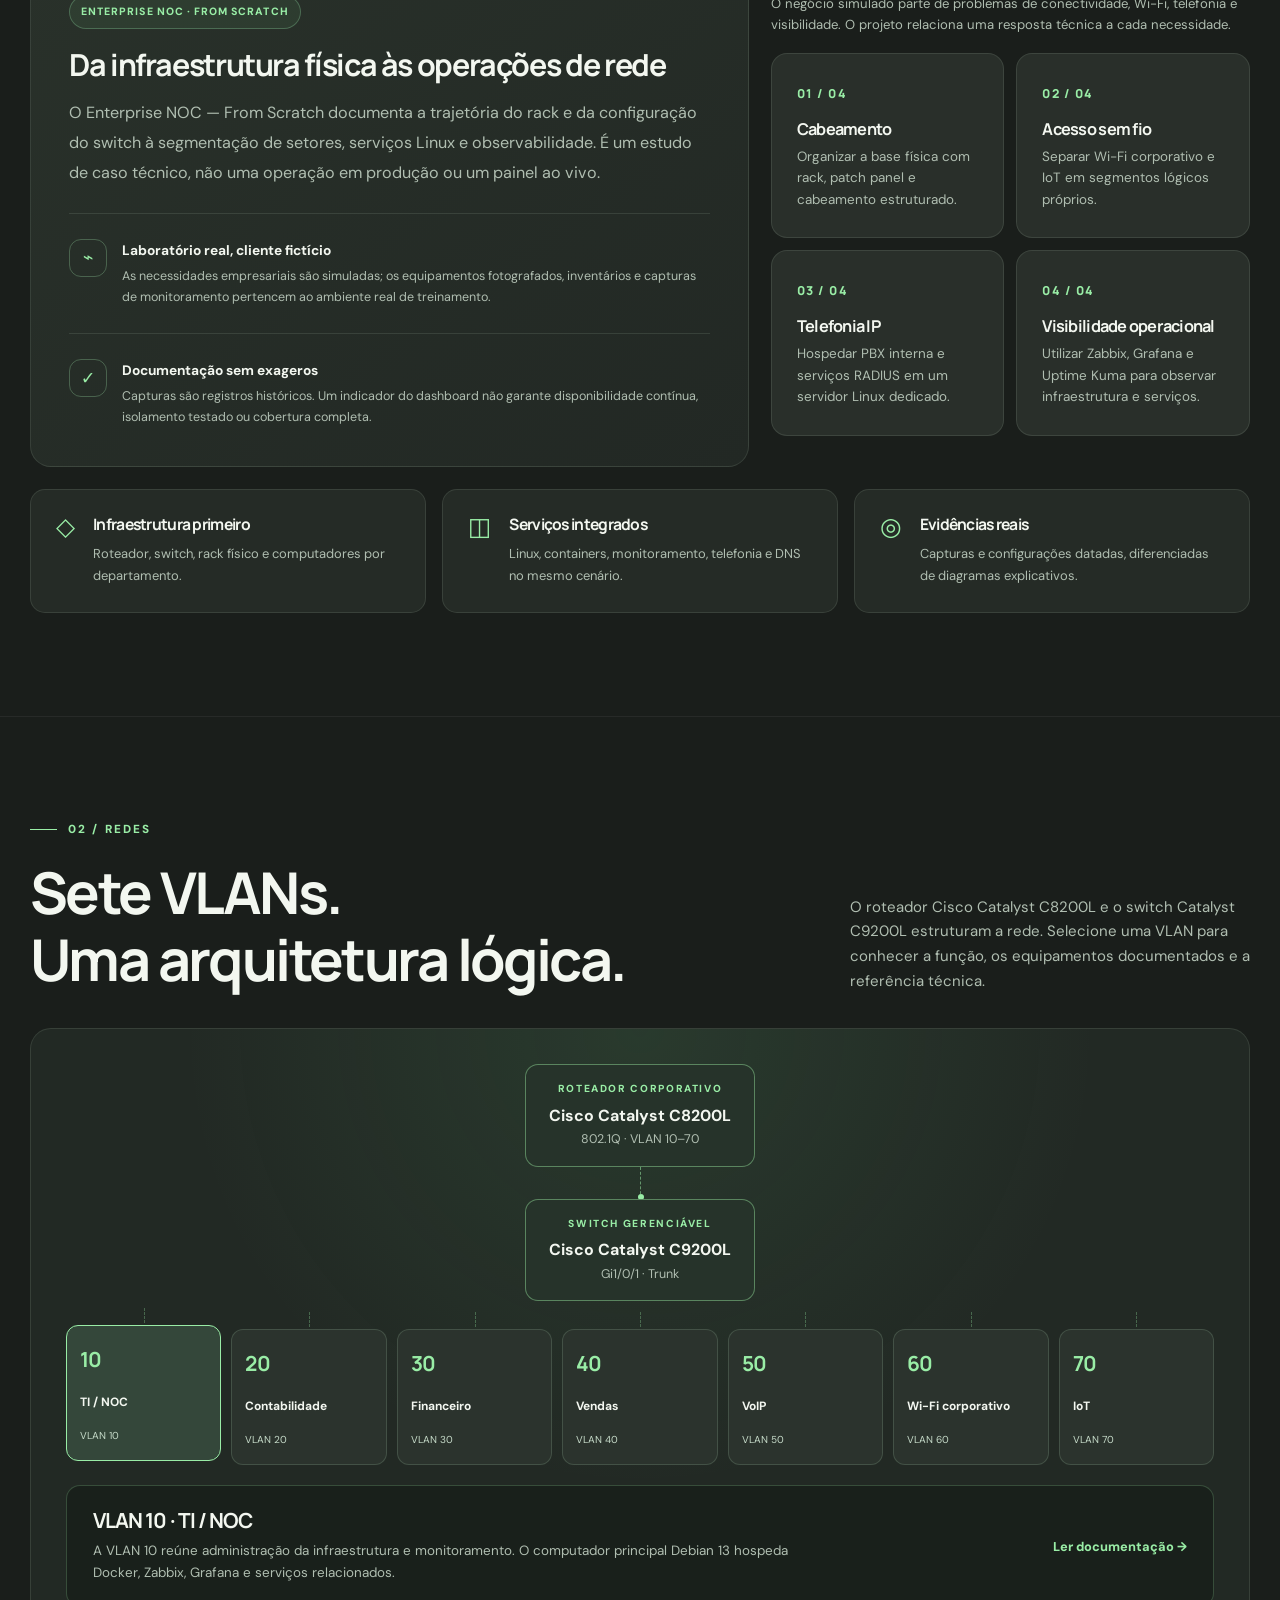
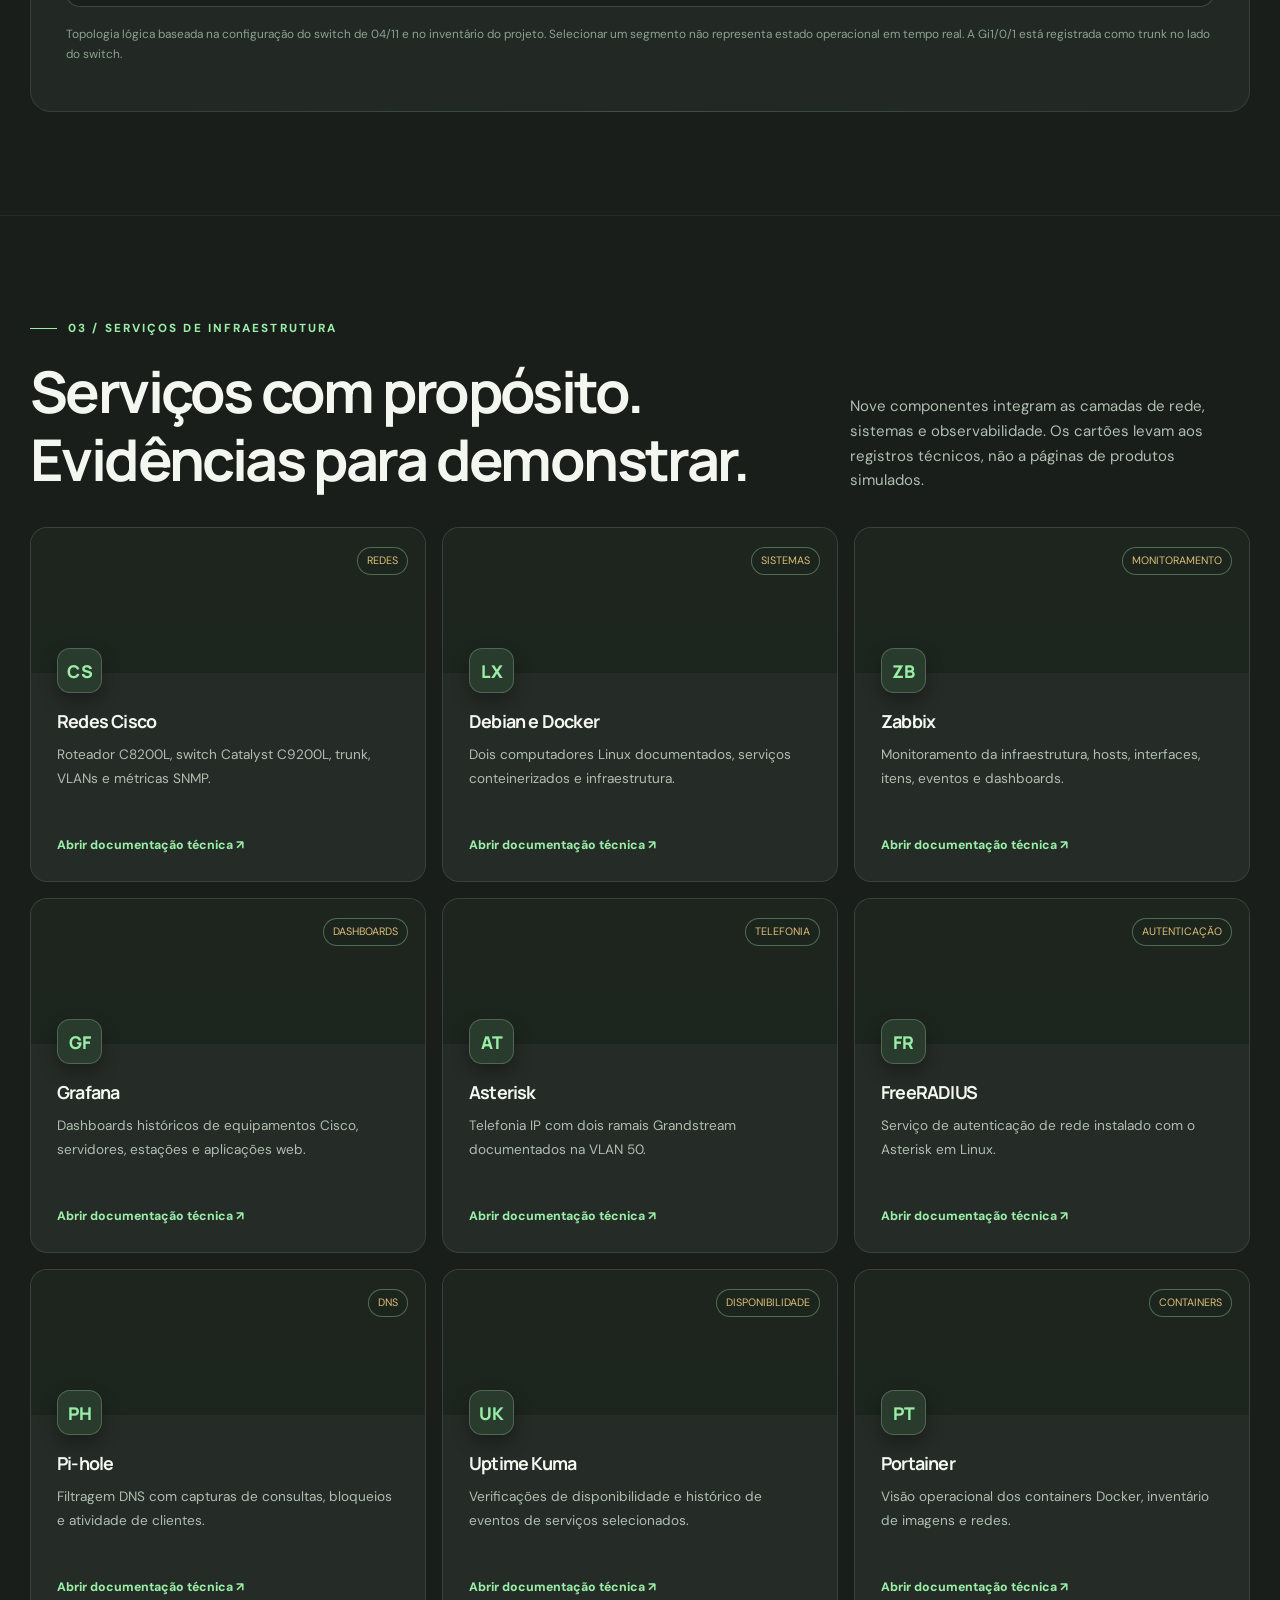
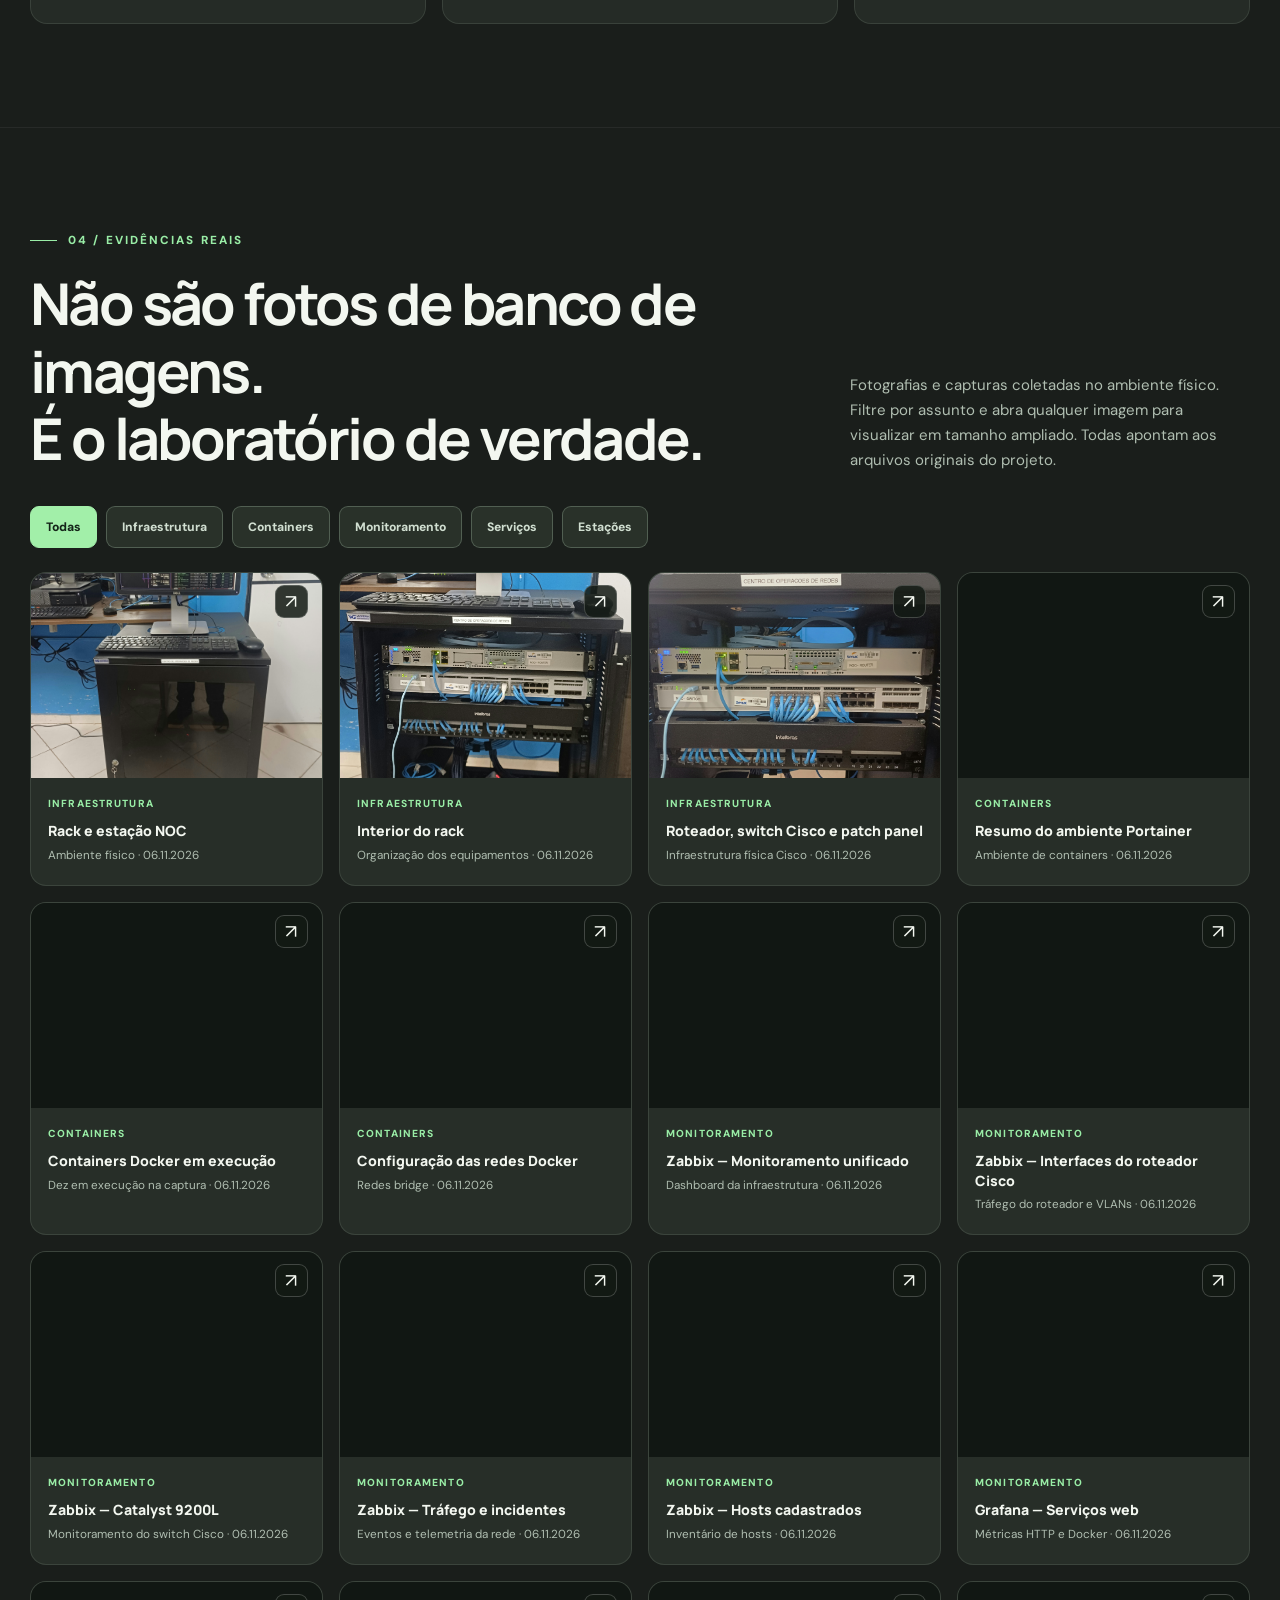
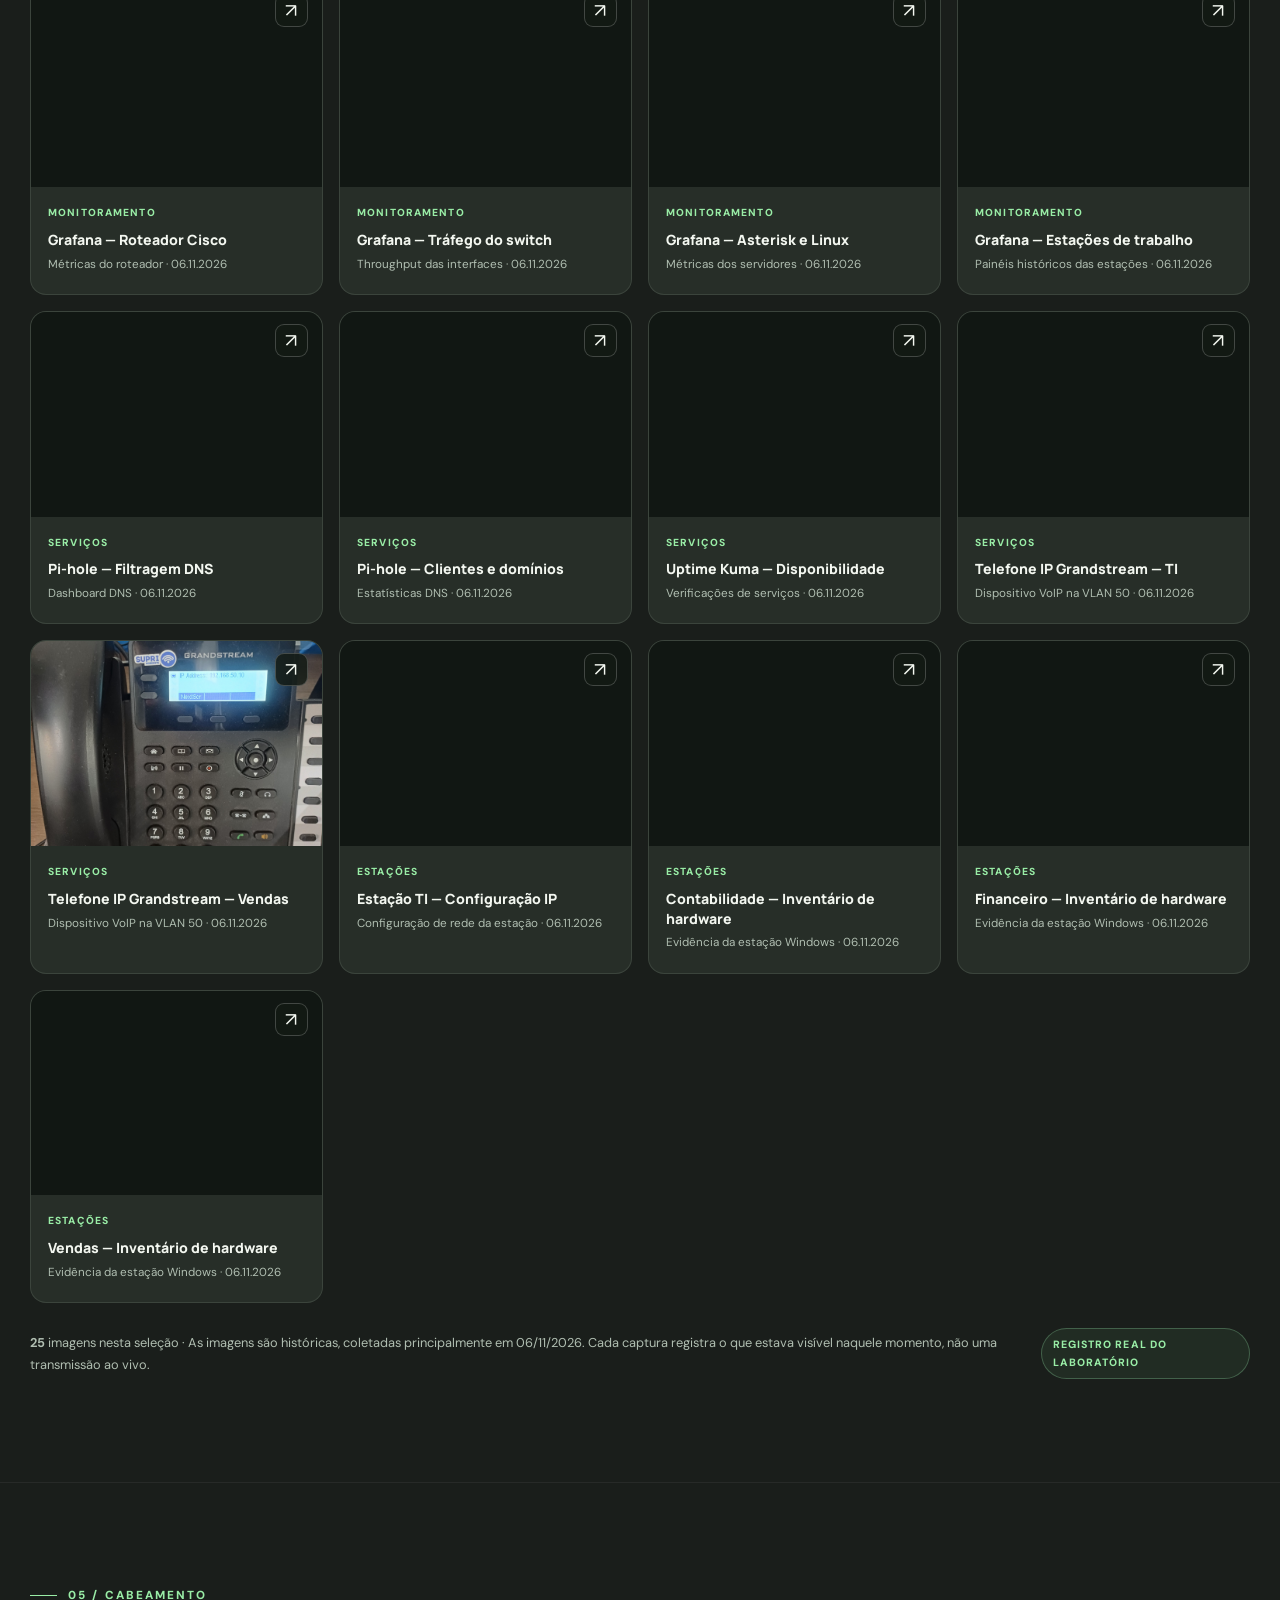
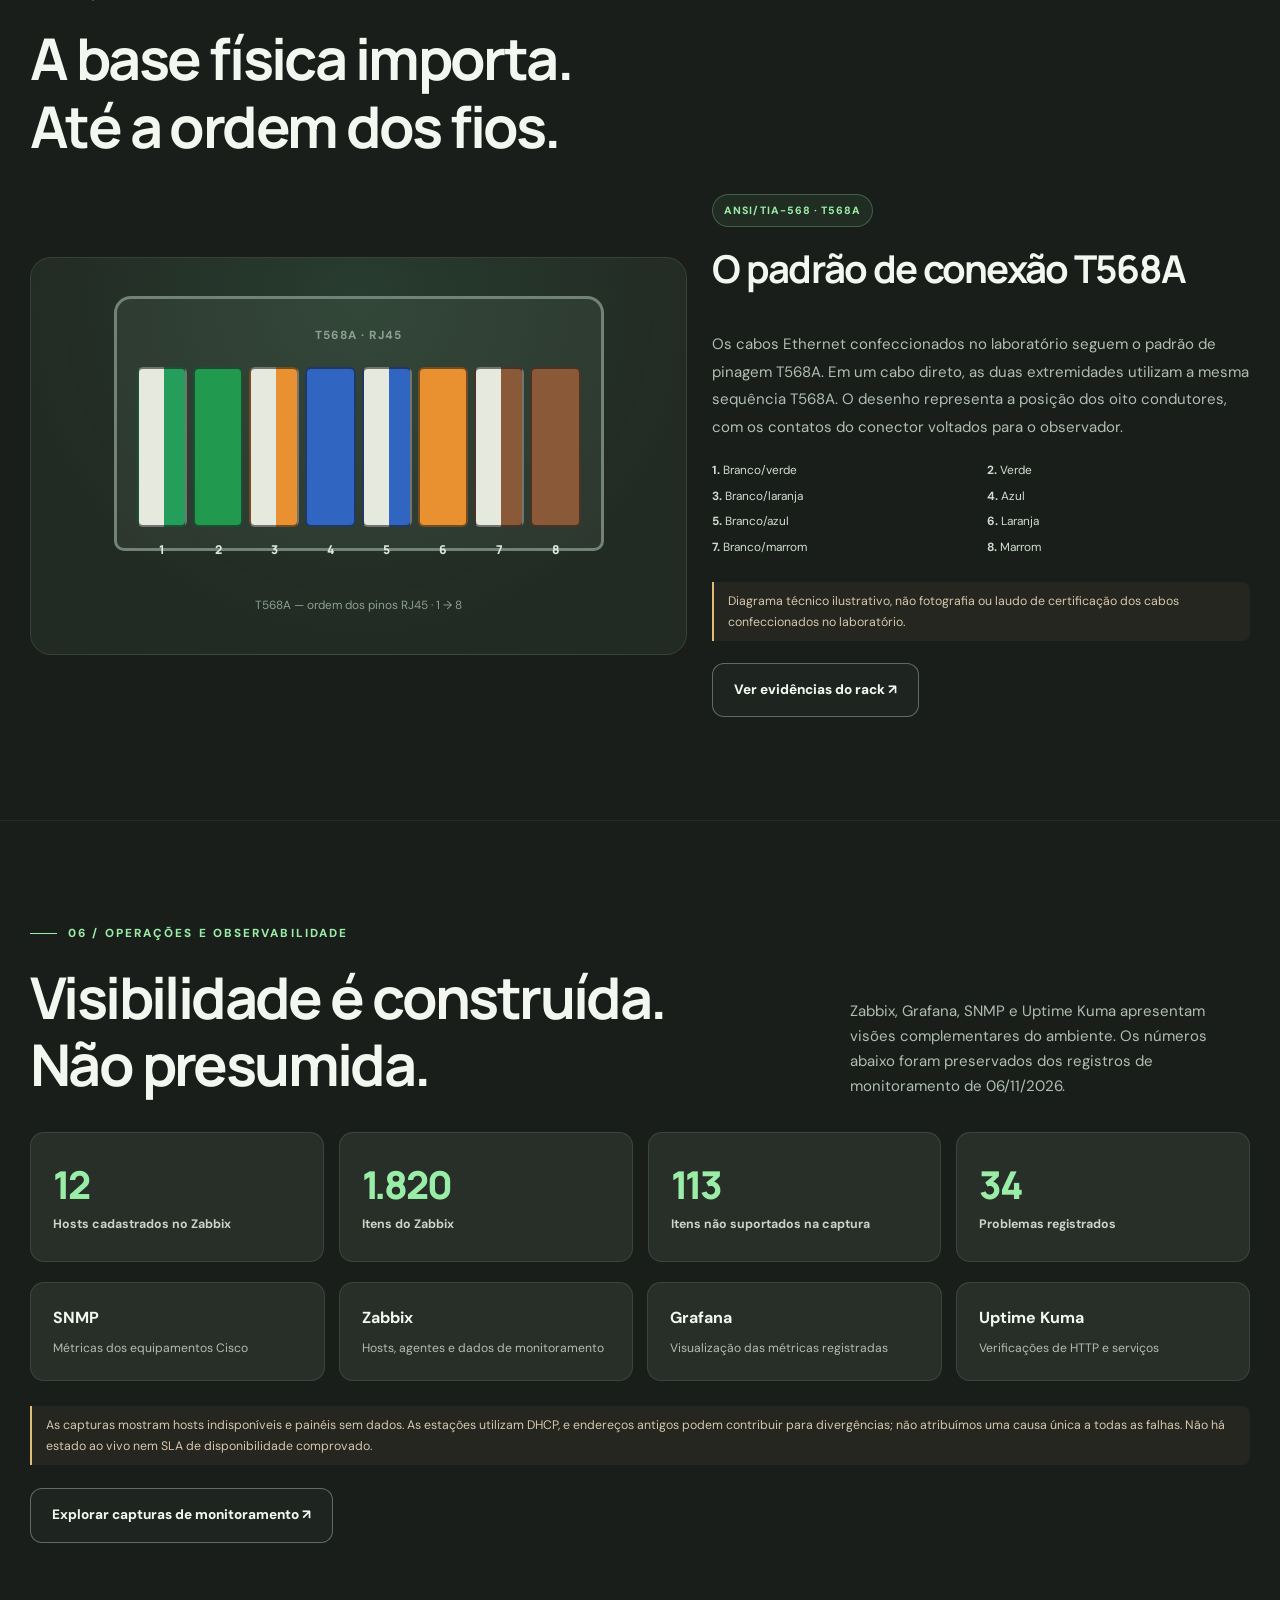
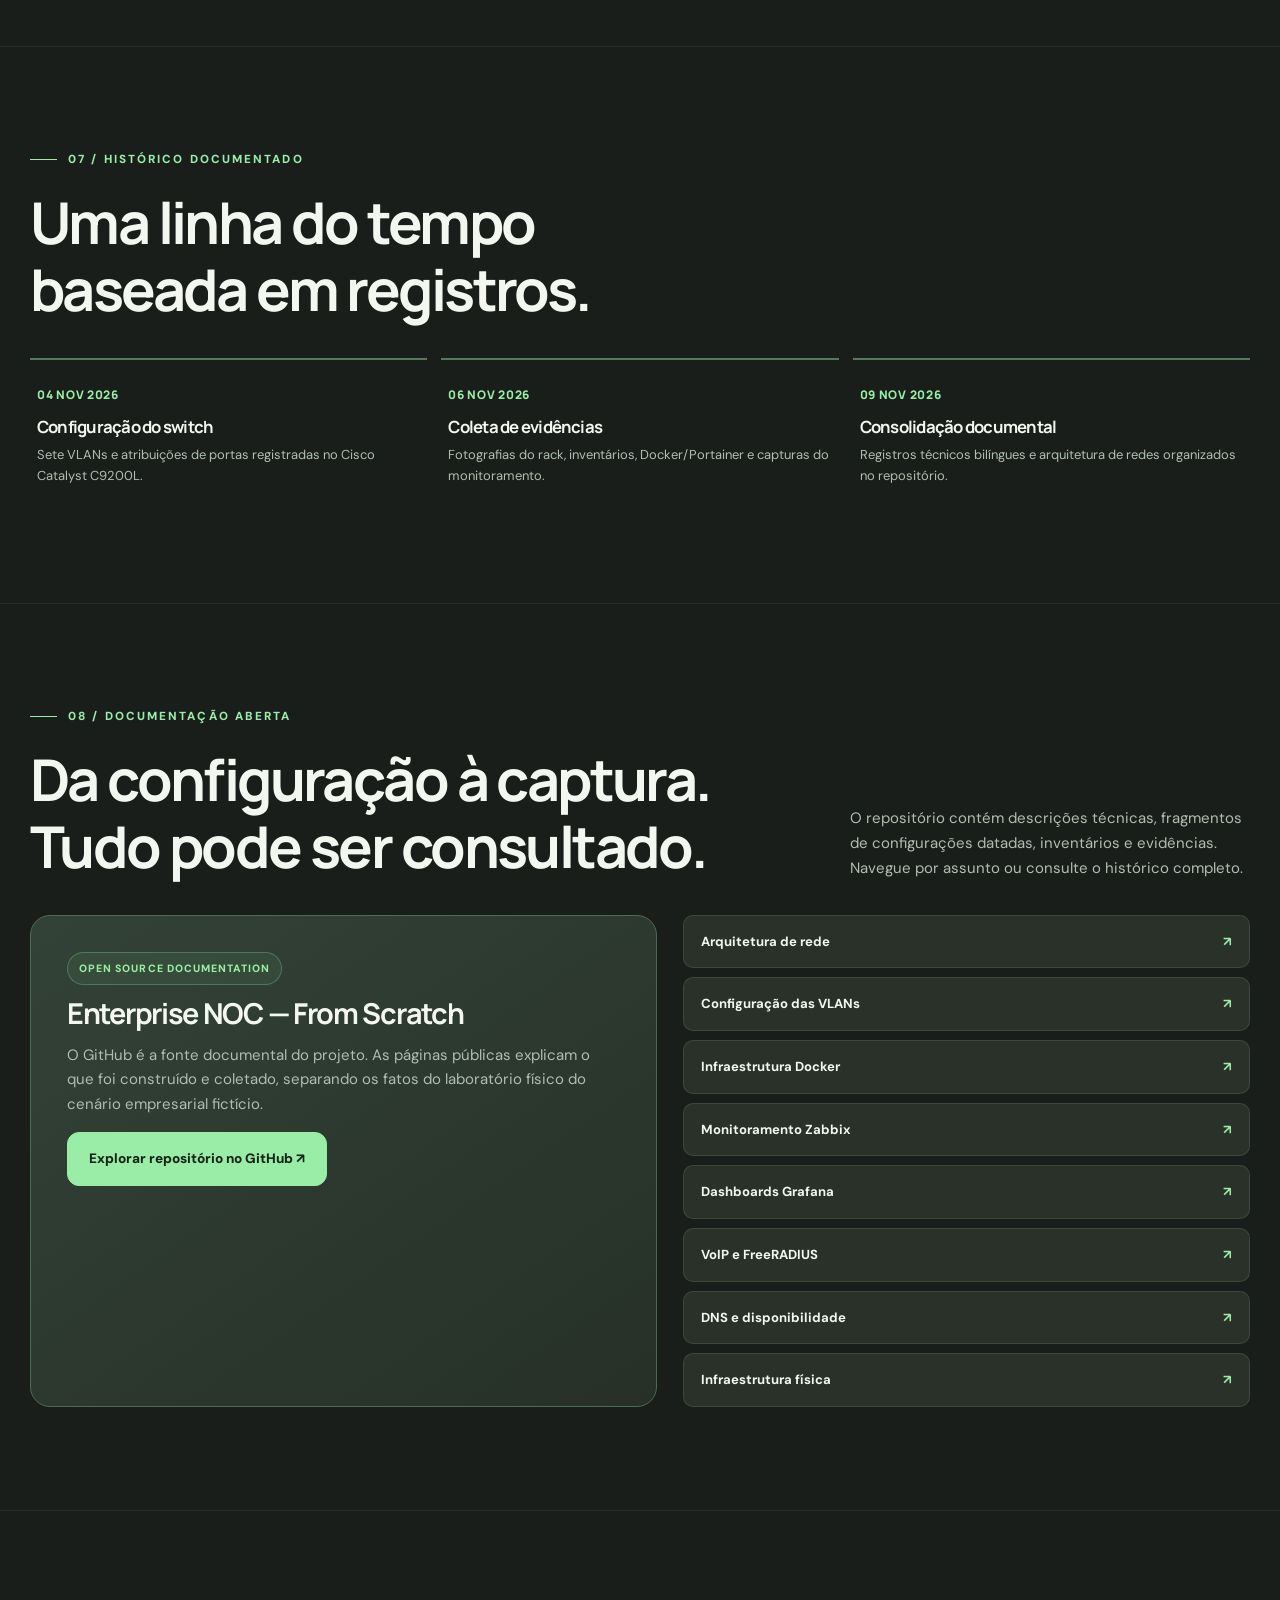
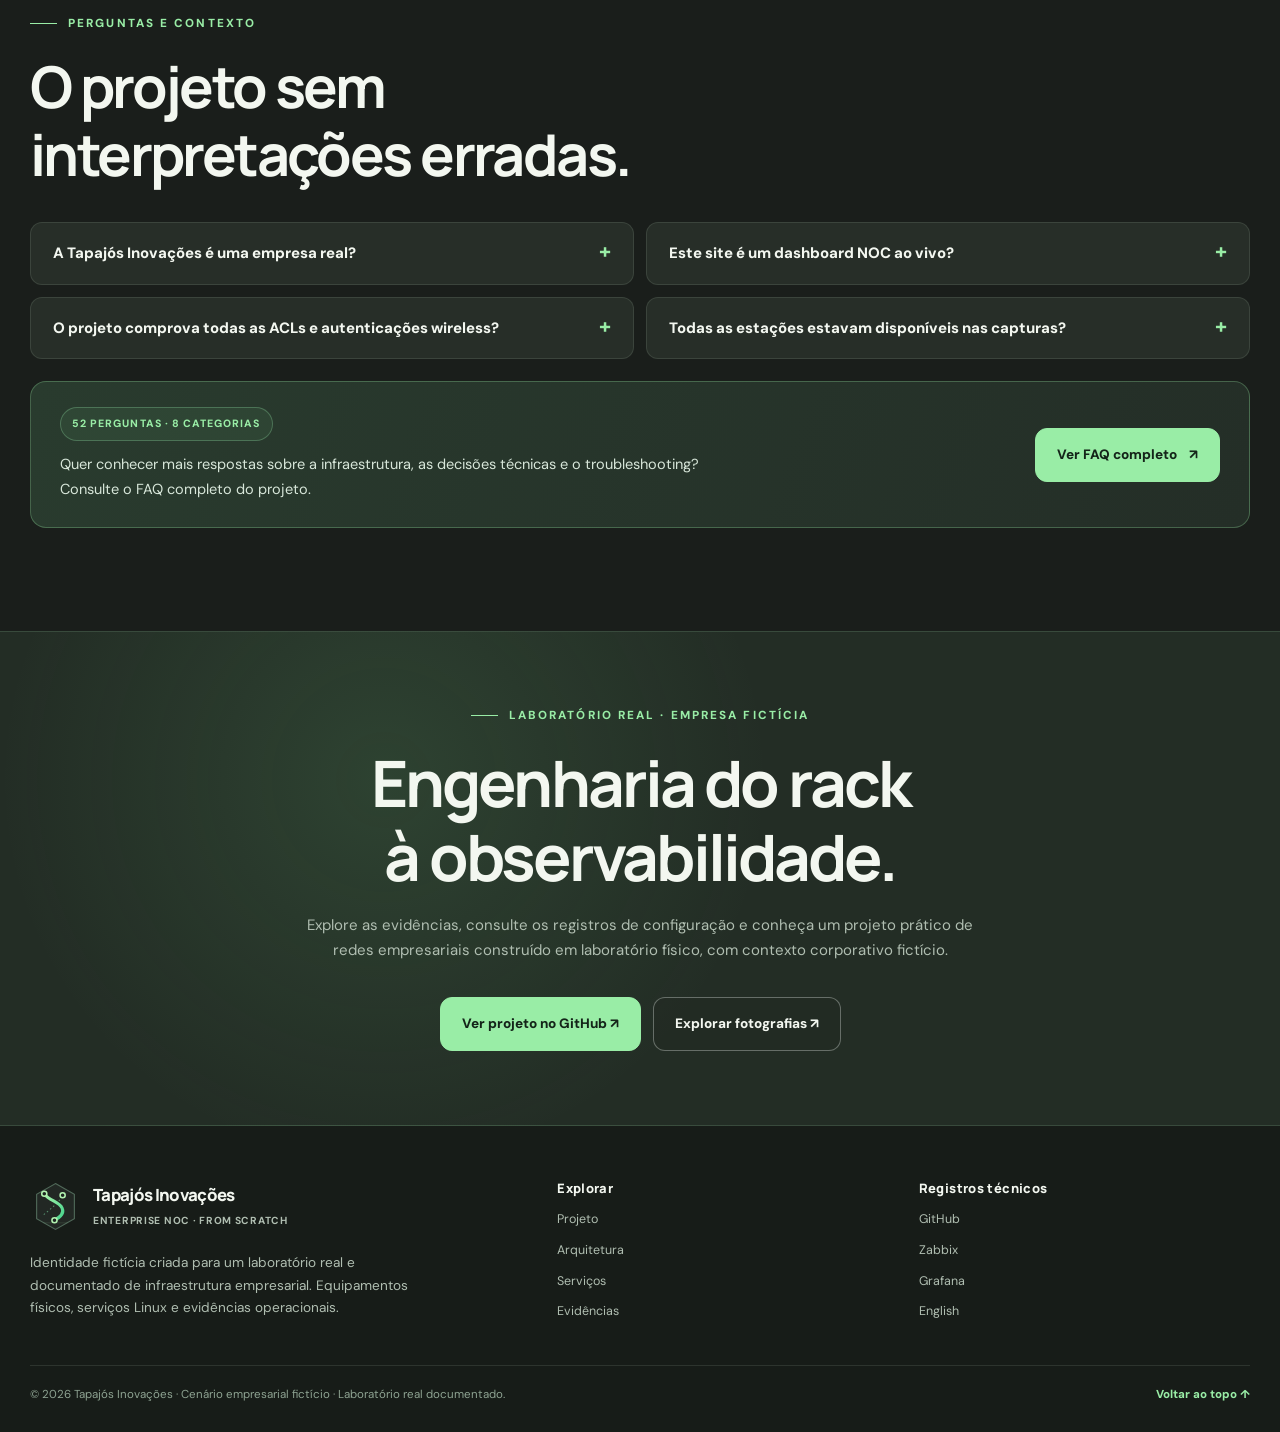
==== commit f26e8011: "site: link full bilingual technical FAQ from homepage" ====
--- a/docs/pt-BR/index.html
+++ b/docs/pt-BR/index.html
@@ -155,7 +155,7 @@
 <section class="section" id="faq"><div class="wrap"><div class="section-head"><div><div class="kicker eyebrow">PERGUNTAS E CONTEXTO</div><h2>O projeto sem<br>interpretações erradas.</h2></div></div><div class="faq"><details><summary>A Tapajós Inovações é uma empresa real?</summary><p>Não. A empresa e seus requisitos de modernização compõem um cenário corporativo fictício. Os equipamentos e as capturas documentam um laboratório físico real de treinamento.</p></details>
 <details><summary>Este site é um dashboard NOC ao vivo?</summary><p>Não. O portal é uma apresentação técnica estática hospedada no GitHub Pages. As imagens de monitoramento são capturas datadas, não telemetria em tempo real.</p></details>
 <details><summary>O projeto comprova todas as ACLs e autenticações wireless?</summary><p>Não. A arquitetura física e as atribuições do switch estão documentadas. Não apresentamos aplicação de ACLs e testes de autenticação como concluídos quando não existe registro correspondente.</p></details>
-<details><summary>Todas as estações estavam disponíveis nas capturas?</summary><p>Não. Os registros históricos incluem agentes indisponíveis e itens não suportados. O portal apresenta essas constatações sem adulterar os resultados.</p></details></div></div></section>
+<details><summary>Todas as estações estavam disponíveis nas capturas?</summary><p>Não. Os registros históricos incluem agentes indisponíveis e itens não suportados. O portal apresenta essas constatações sem adulterar os resultados.</p></details></div><div class="faq-more"><div class="faq-more-copy"><span class="chip">52 PERGUNTAS · 8 CATEGORIAS</span><p>Quer conhecer mais respostas sobre a infraestrutura, as decisões técnicas e o troubleshooting? Consulte o FAQ completo do projeto.</p></div><a class="btn btn-main" href="https://github.com/kayo-willian/enterprise-noc-from-scratch/blob/main/docs/pt-BR/faq/perguntas-frequentes.md" target="_blank" rel="noopener noreferrer">Ver FAQ completo <span aria-hidden="true">↗</span></a></div></div></section>
 <section class="end-cta"><div class="wrap"><div class="kicker eyebrow" style="justify-content:center">LABORATÓRIO REAL · EMPRESA FICTÍCIA</div><h2>Engenharia do rack<br>à observabilidade.</h2><p>Explore as evidências, consulte os registros de configuração e conheça um projeto prático de redes empresariais construído em laboratório físico, com contexto corporativo fictício.</p><div class="actions"><a class="btn btn-main" href="https://github.com/kayo-willian/enterprise-noc-from-scratch" target="_blank" rel="noopener noreferrer">Ver projeto no GitHub ↗</a><a class="btn btn-outline" href="#evidence">Explorar fotografias ↗</a></div></div></section>
 </main>
 <footer class="site-foot"><div class="wrap"><div class="foot-main"><div><a class="brand" href="#top"><img src="../assets/brand/tapajos-emblem.svg" width="51" height="51" alt=""><span><span class="brand-name">Tapajós Inovações</span><span class="brand-sub">Enterprise NOC · From Scratch</span></span></a><p style="margin-top:20px">Identidade fictícia criada para um laboratório real e documentado de infraestrutura empresarial. Equipamentos físicos, serviços Linux e evidências operacionais.</p></div><div><h4 class="foot-head">Explorar</h4><nav class="foot-links" aria-label="Explorar"><a href="#about">Projeto</a><a href="#architecture">Arquitetura</a><a href="#services">Serviços</a><a href="#evidence">Evidências</a></nav></div><div><h4 class="foot-head">Registros técnicos</h4><nav class="foot-links" aria-label="Registros técnicos"><a href="https://github.com/kayo-willian/enterprise-noc-from-scratch" target="_blank" rel="noopener noreferrer">GitHub</a><a href="https://github.com/kayo-willian/enterprise-noc-from-scratch/blob/main/docs/pt-BR/monitoramento/zabbix.md" target="_blank" rel="noopener noreferrer">Zabbix</a><a href="https://github.com/kayo-willian/enterprise-noc-from-scratch/blob/main/docs/pt-BR/monitoramento/grafana.md" target="_blank" rel="noopener noreferrer">Grafana</a><a href="../index.html">English</a></nav></div></div><div class="foot-bottom"><span>© 2026 Tapajós Inovações · Cenário empresarial fictício · Laboratório real documentado.</span><a href="#top" class="back-top">Voltar ao topo ↑</a></div></div></footer>
--- a/docs/assets/css/site.css
+++ b/docs/assets/css/site.css
@@ -28,3 +28,11 @@
 .service:hover .service-photo img{transform:scale(1.07);opacity:1}
 .service-mark{position:relative;z-index:2;margin-top:-48px;margin-bottom:18px;background:#293b2d;box-shadow:0 8px 18px rgba(0,0,0,.3)}
 .service .tag{background:#1b251e;border-color:rgba(178,228,179,.36);z-index:2}
+
+/* Link to the full bilingual technical FAQ beneath the four homepage questions */
+.faq-more{margin-top:22px;padding:25px 29px;display:flex;align-items:center;justify-content:space-between;gap:24px;background:linear-gradient(110deg,#293b2e,#242e27);border:1px solid rgba(153,237,166,.28);border-radius:16px}
+.faq-more-copy{min-width:0}
+.faq-more-copy p{font-size:.91rem;color:#d8e7da;line-height:1.7;margin:12px 0 0;max-width:690px}
+.faq-more .btn{flex-shrink:0}
+@media(max-width:760px){.faq-more{align-items:flex-start;flex-direction:column}.faq-more .btn{width:auto}}
+@media(max-width:480px){.faq-more{padding:21px}.faq-more .btn{width:100%}}
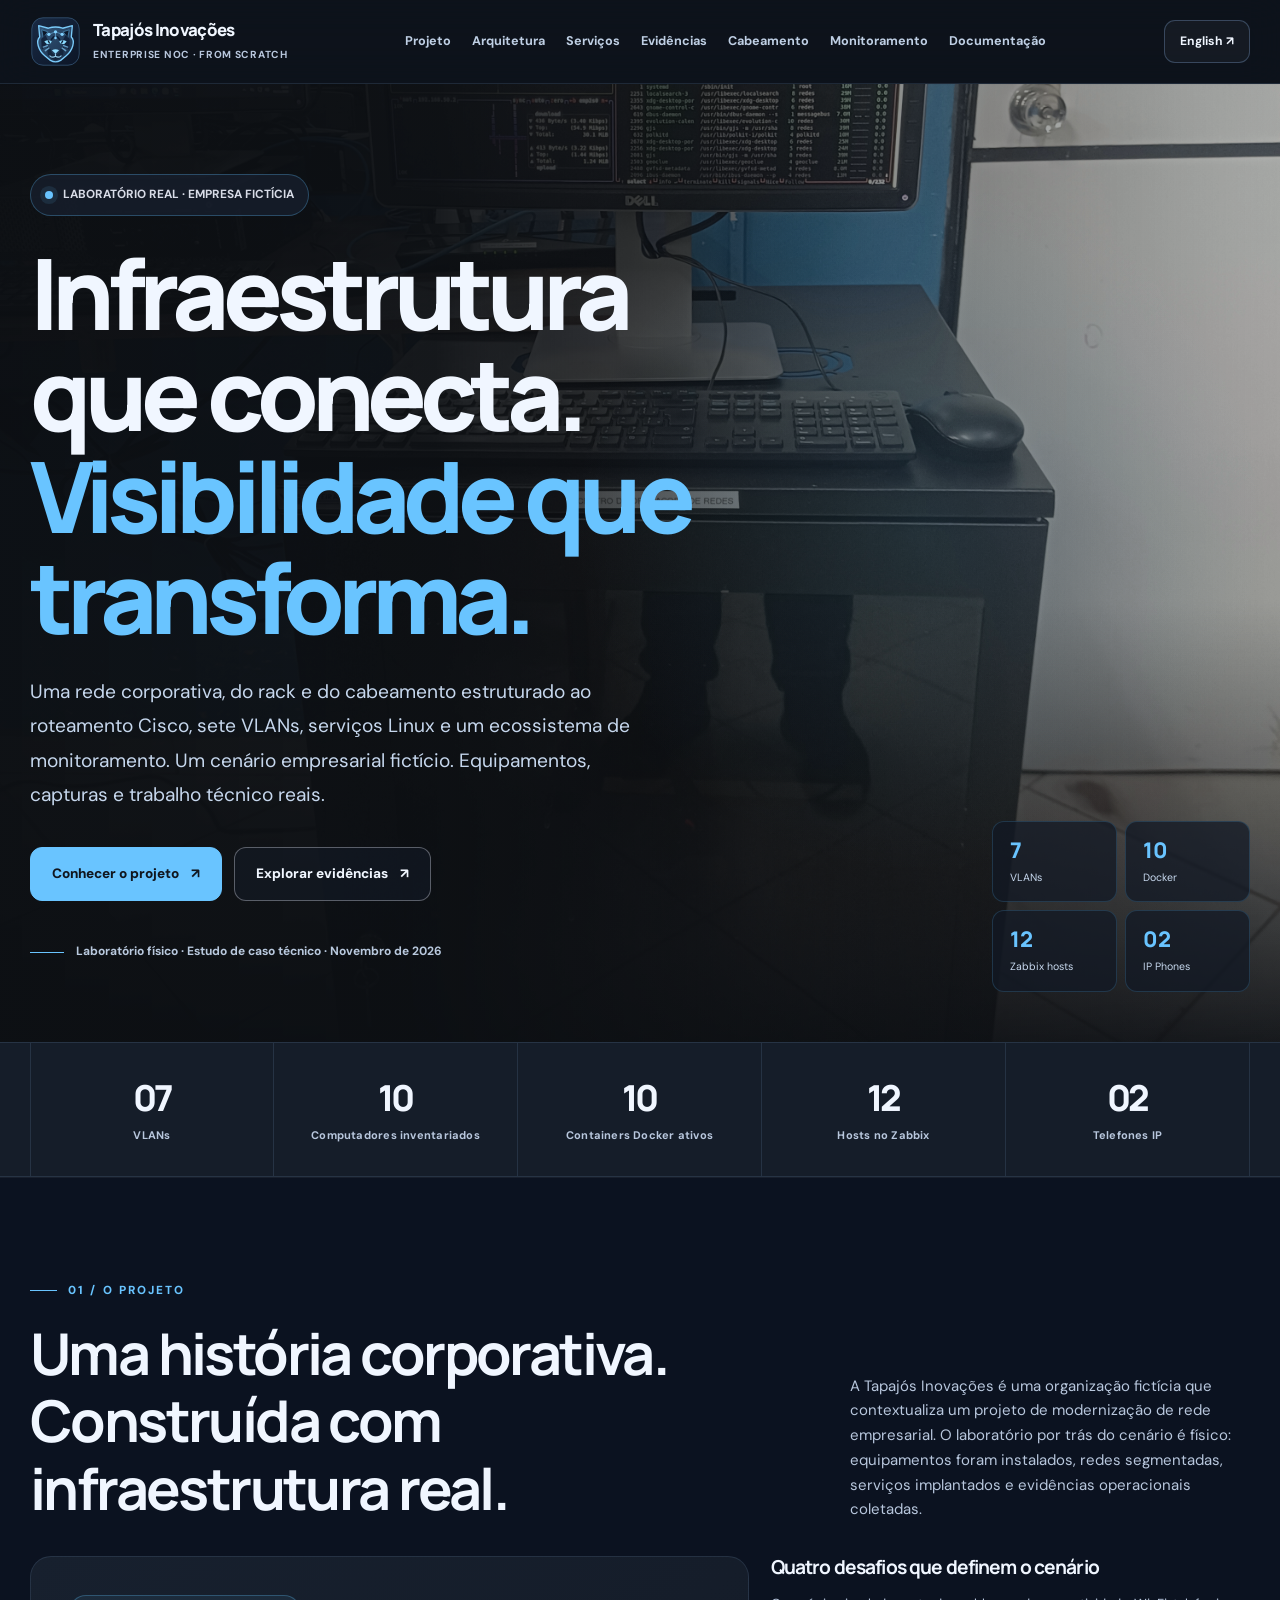
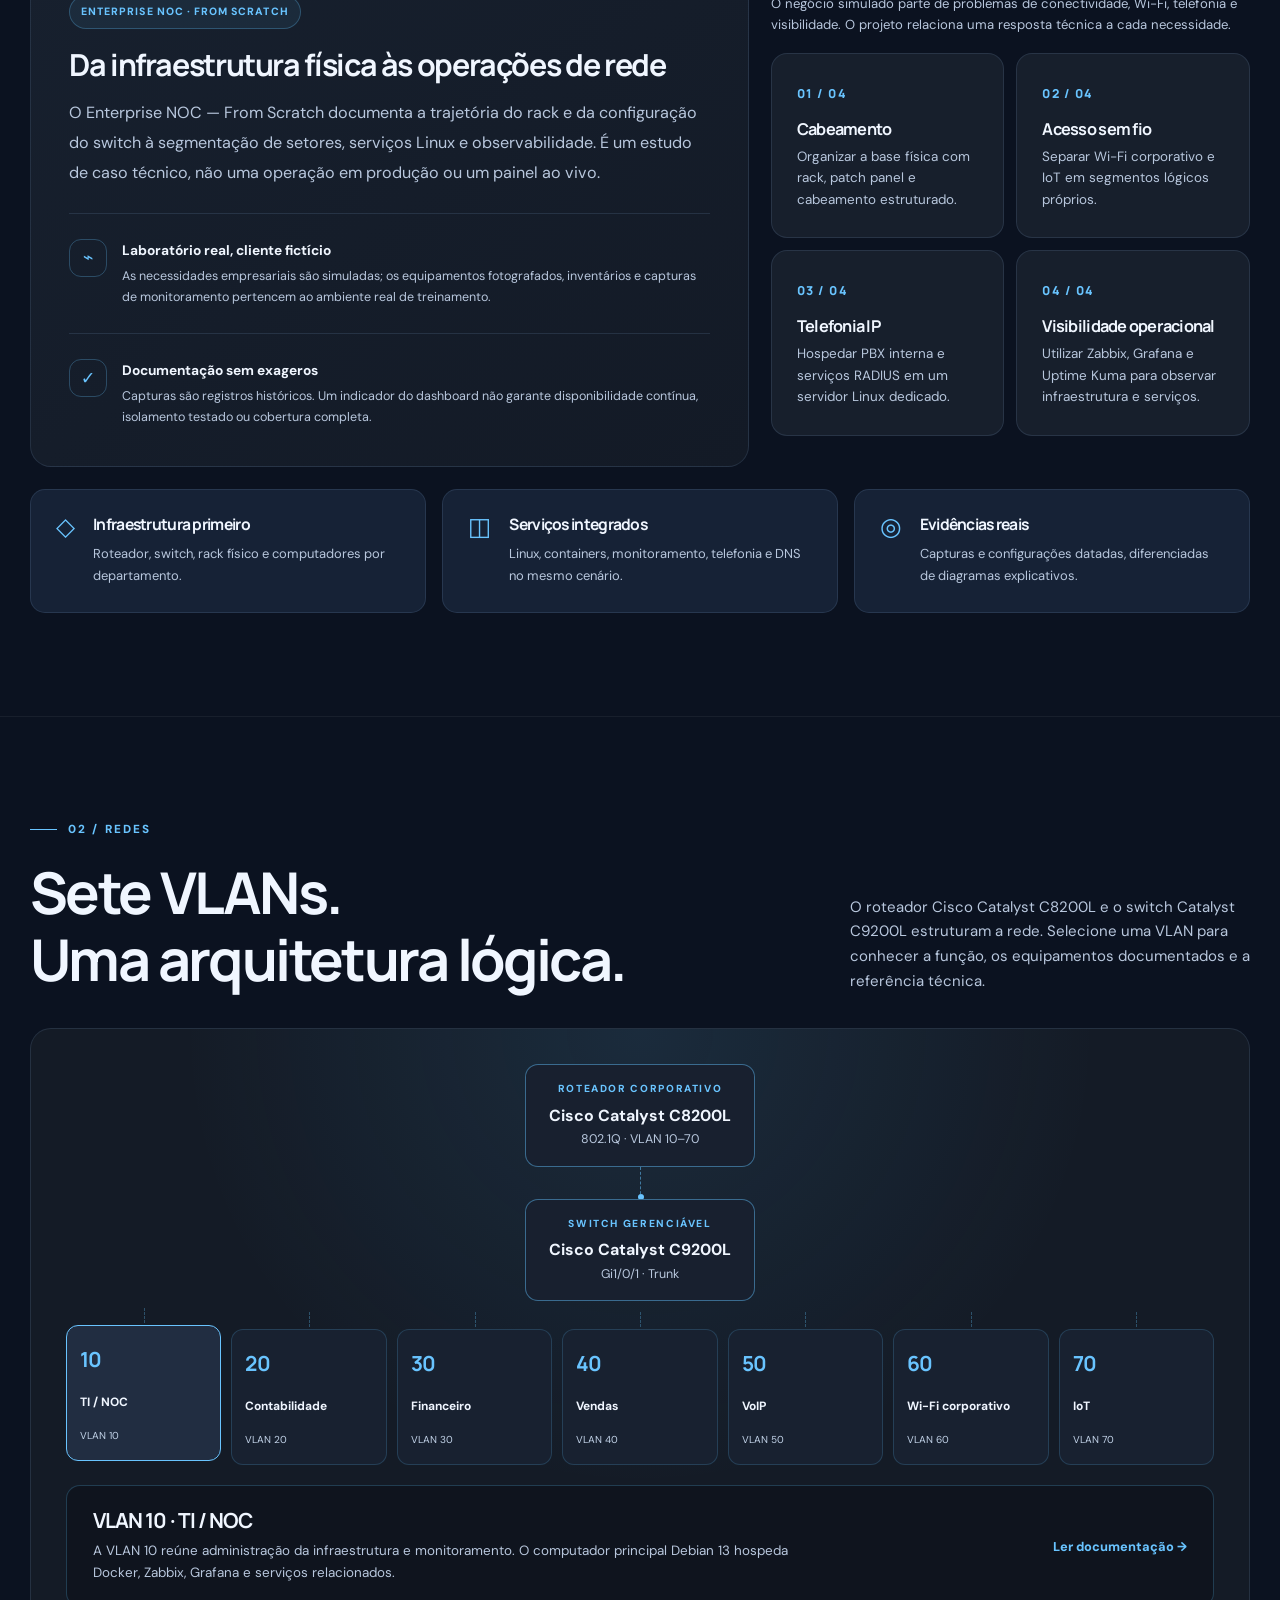
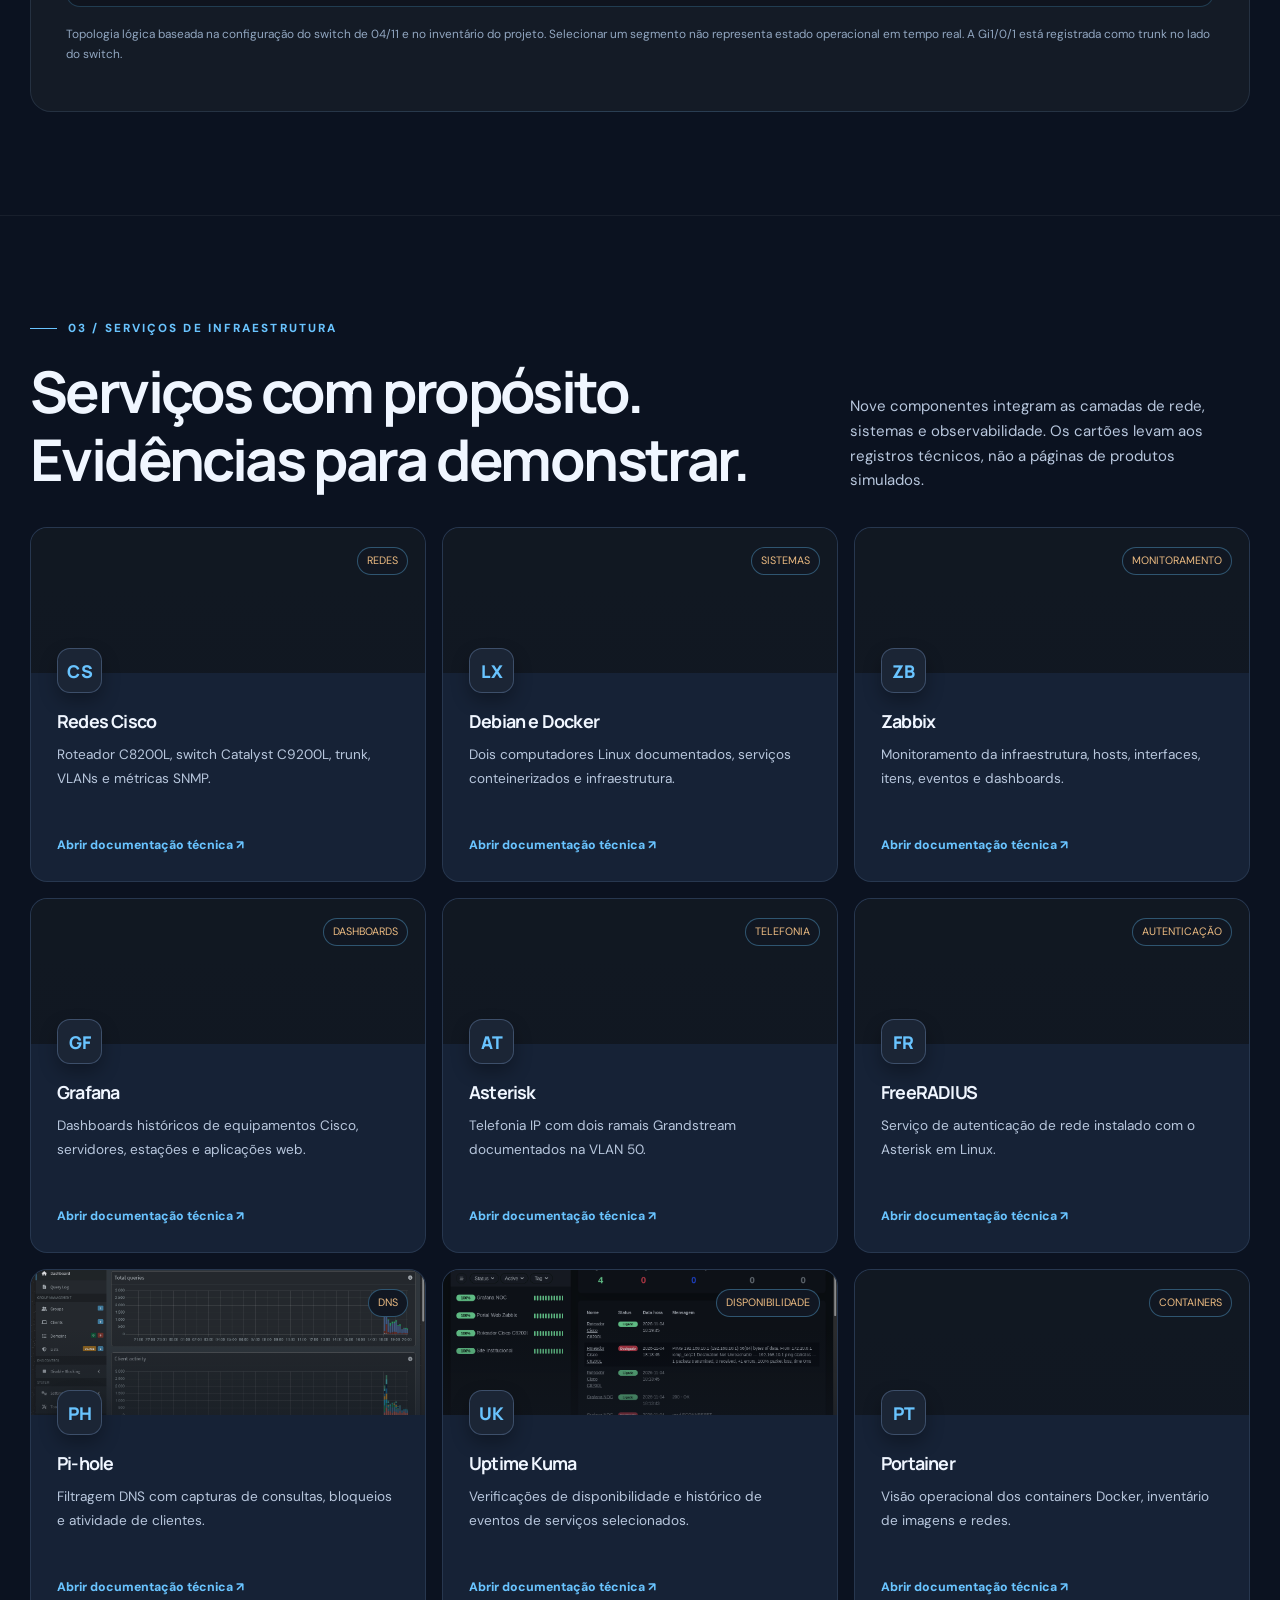
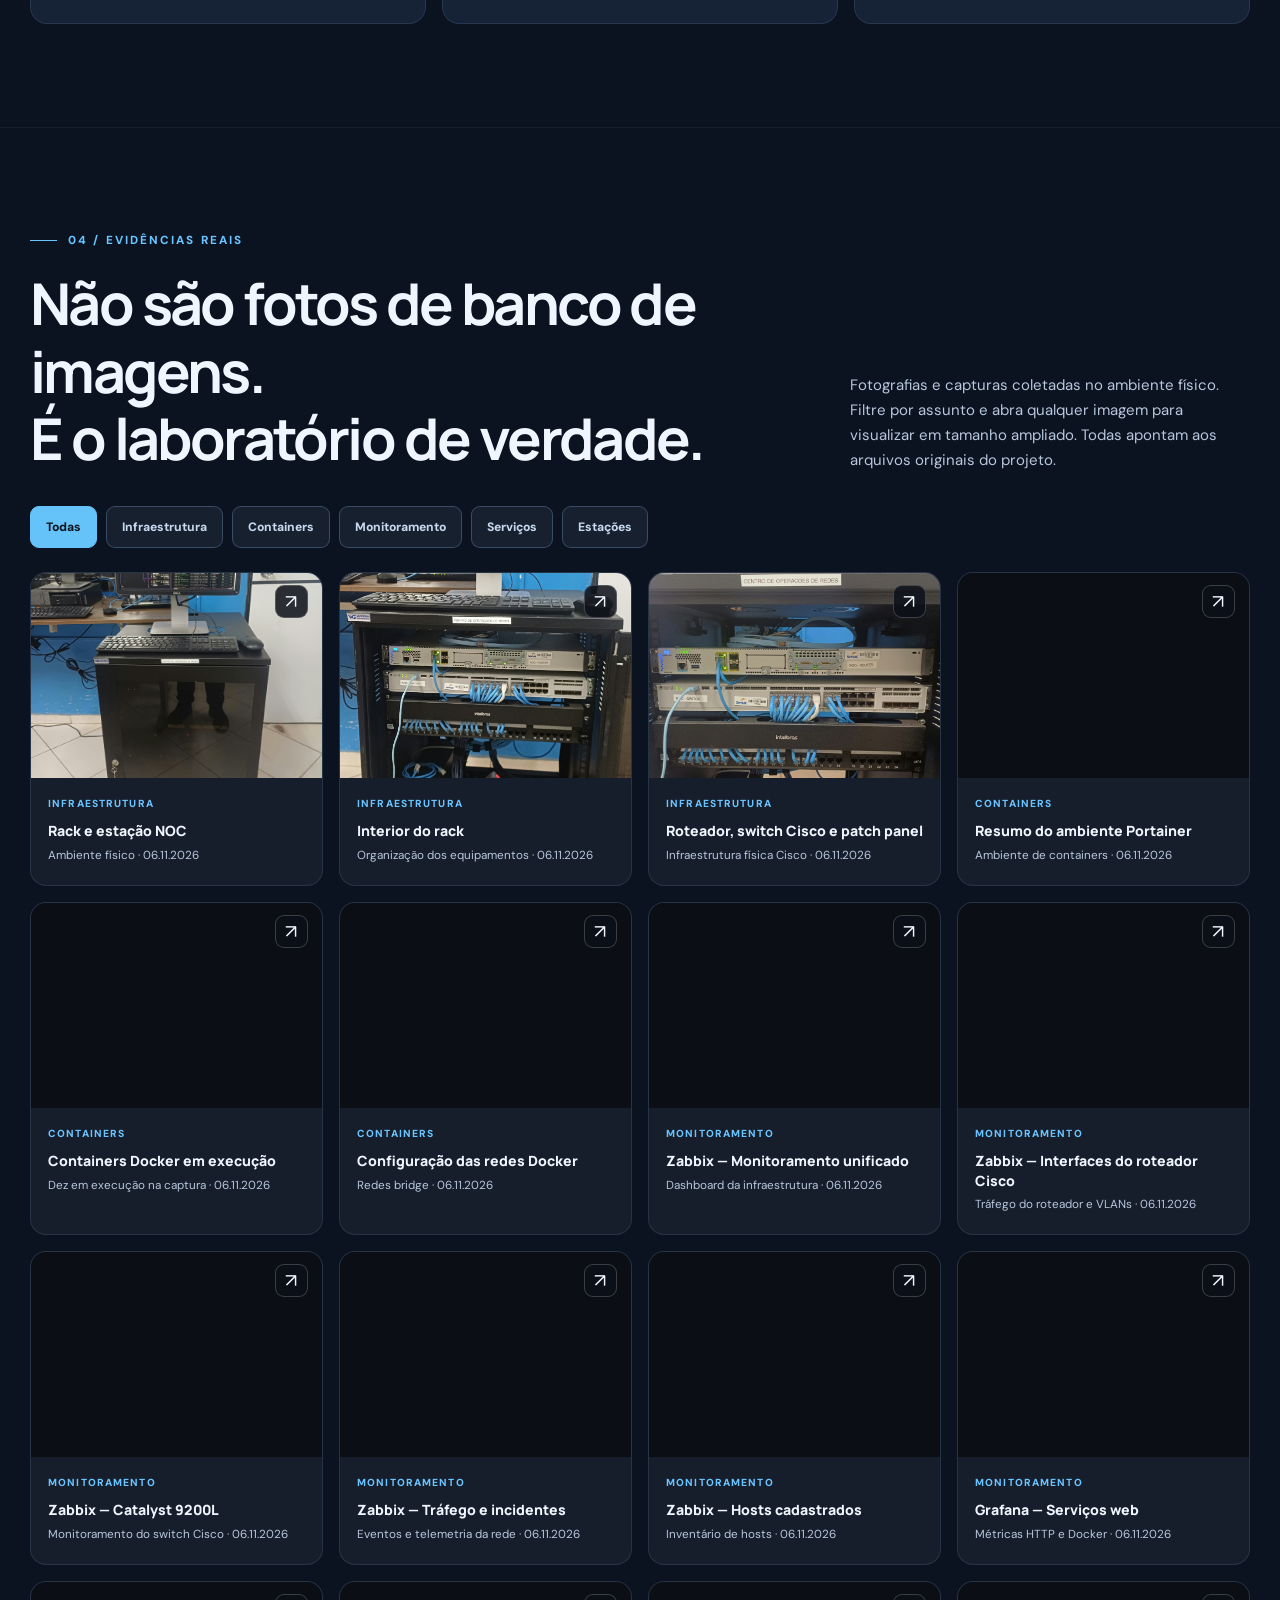
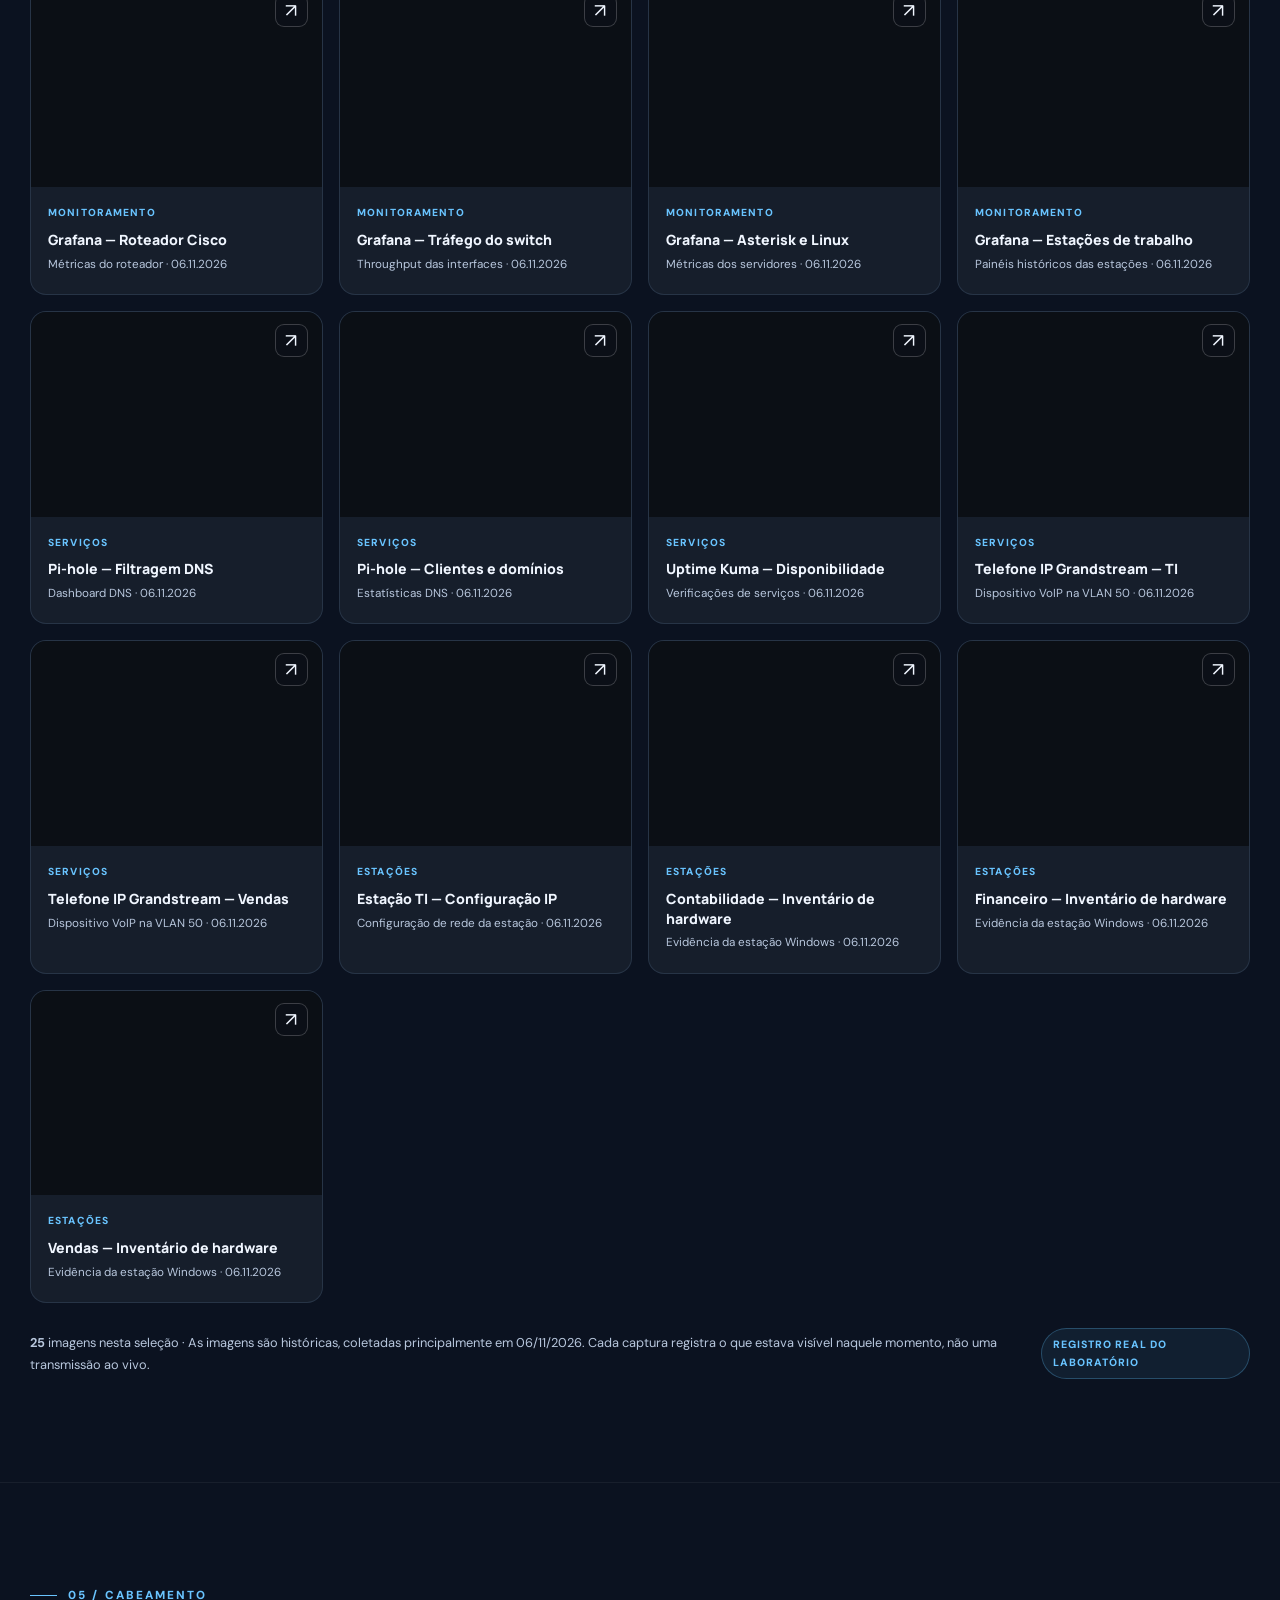
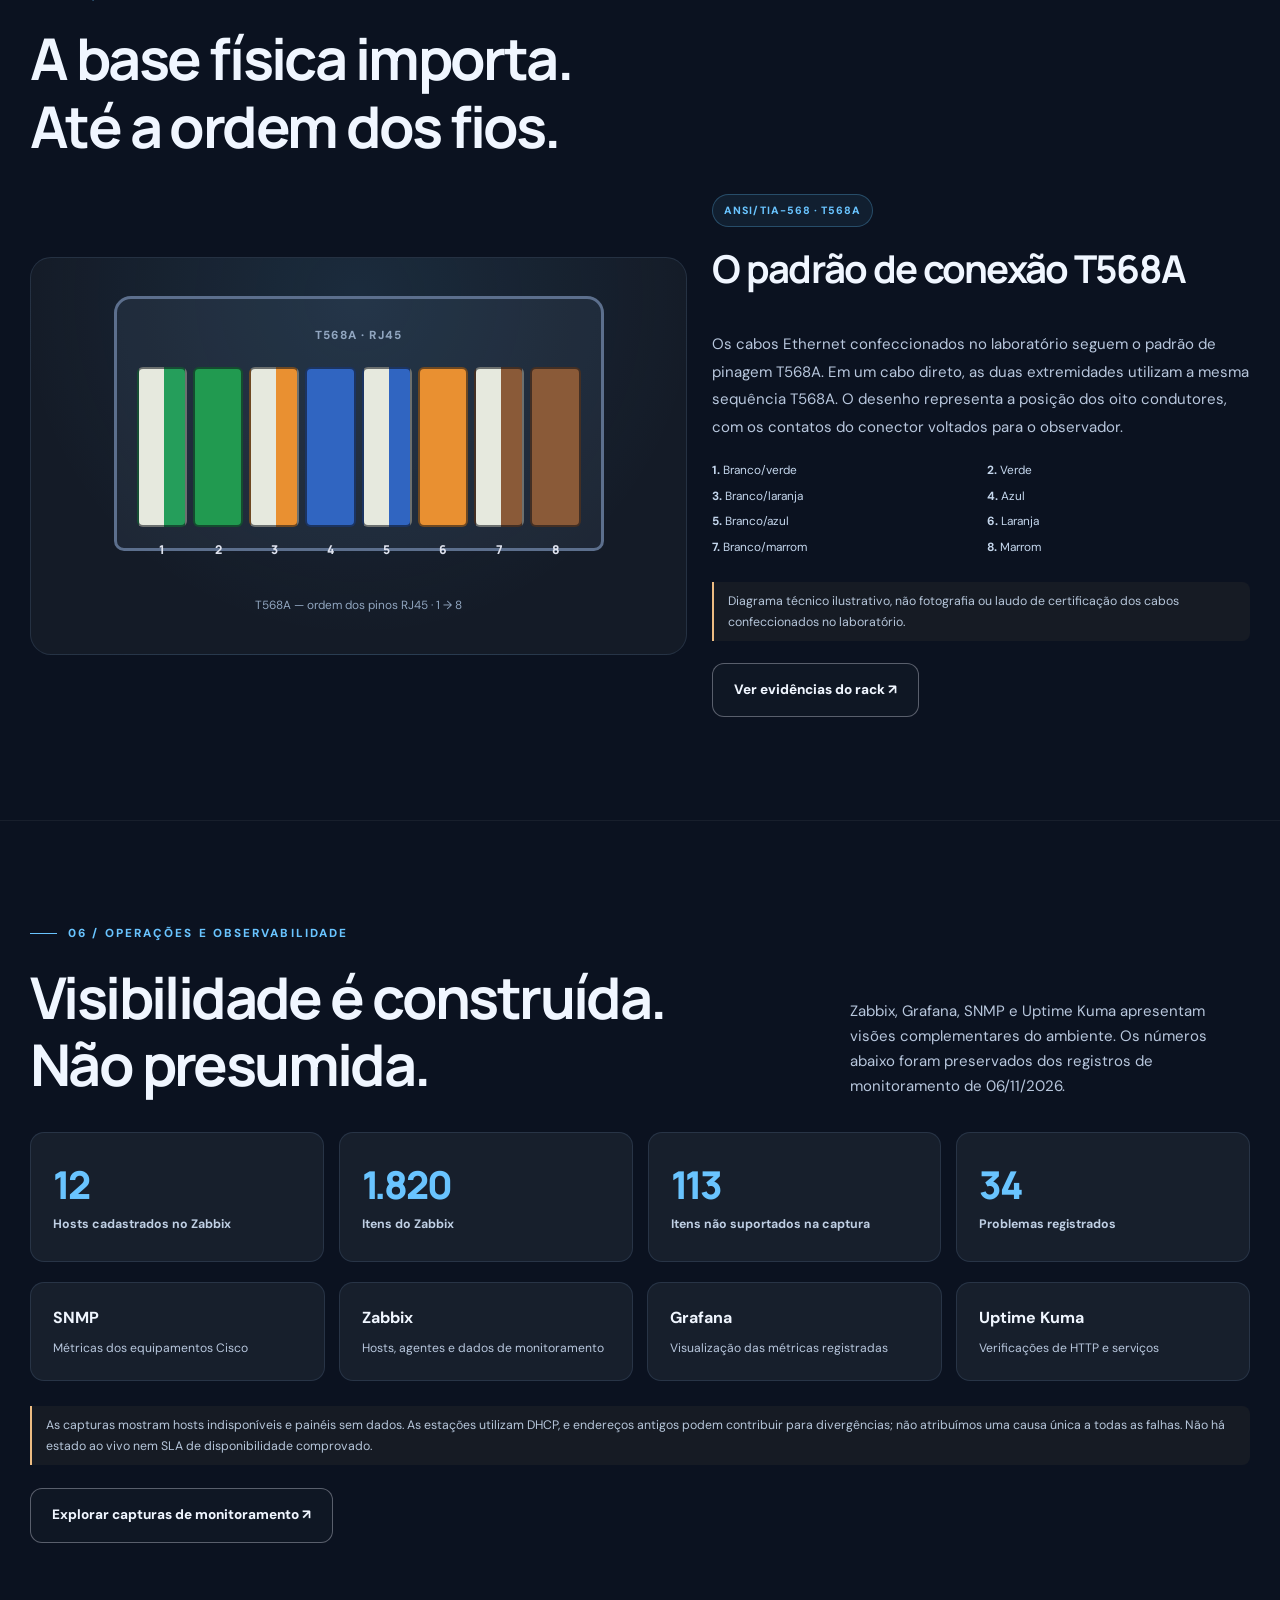
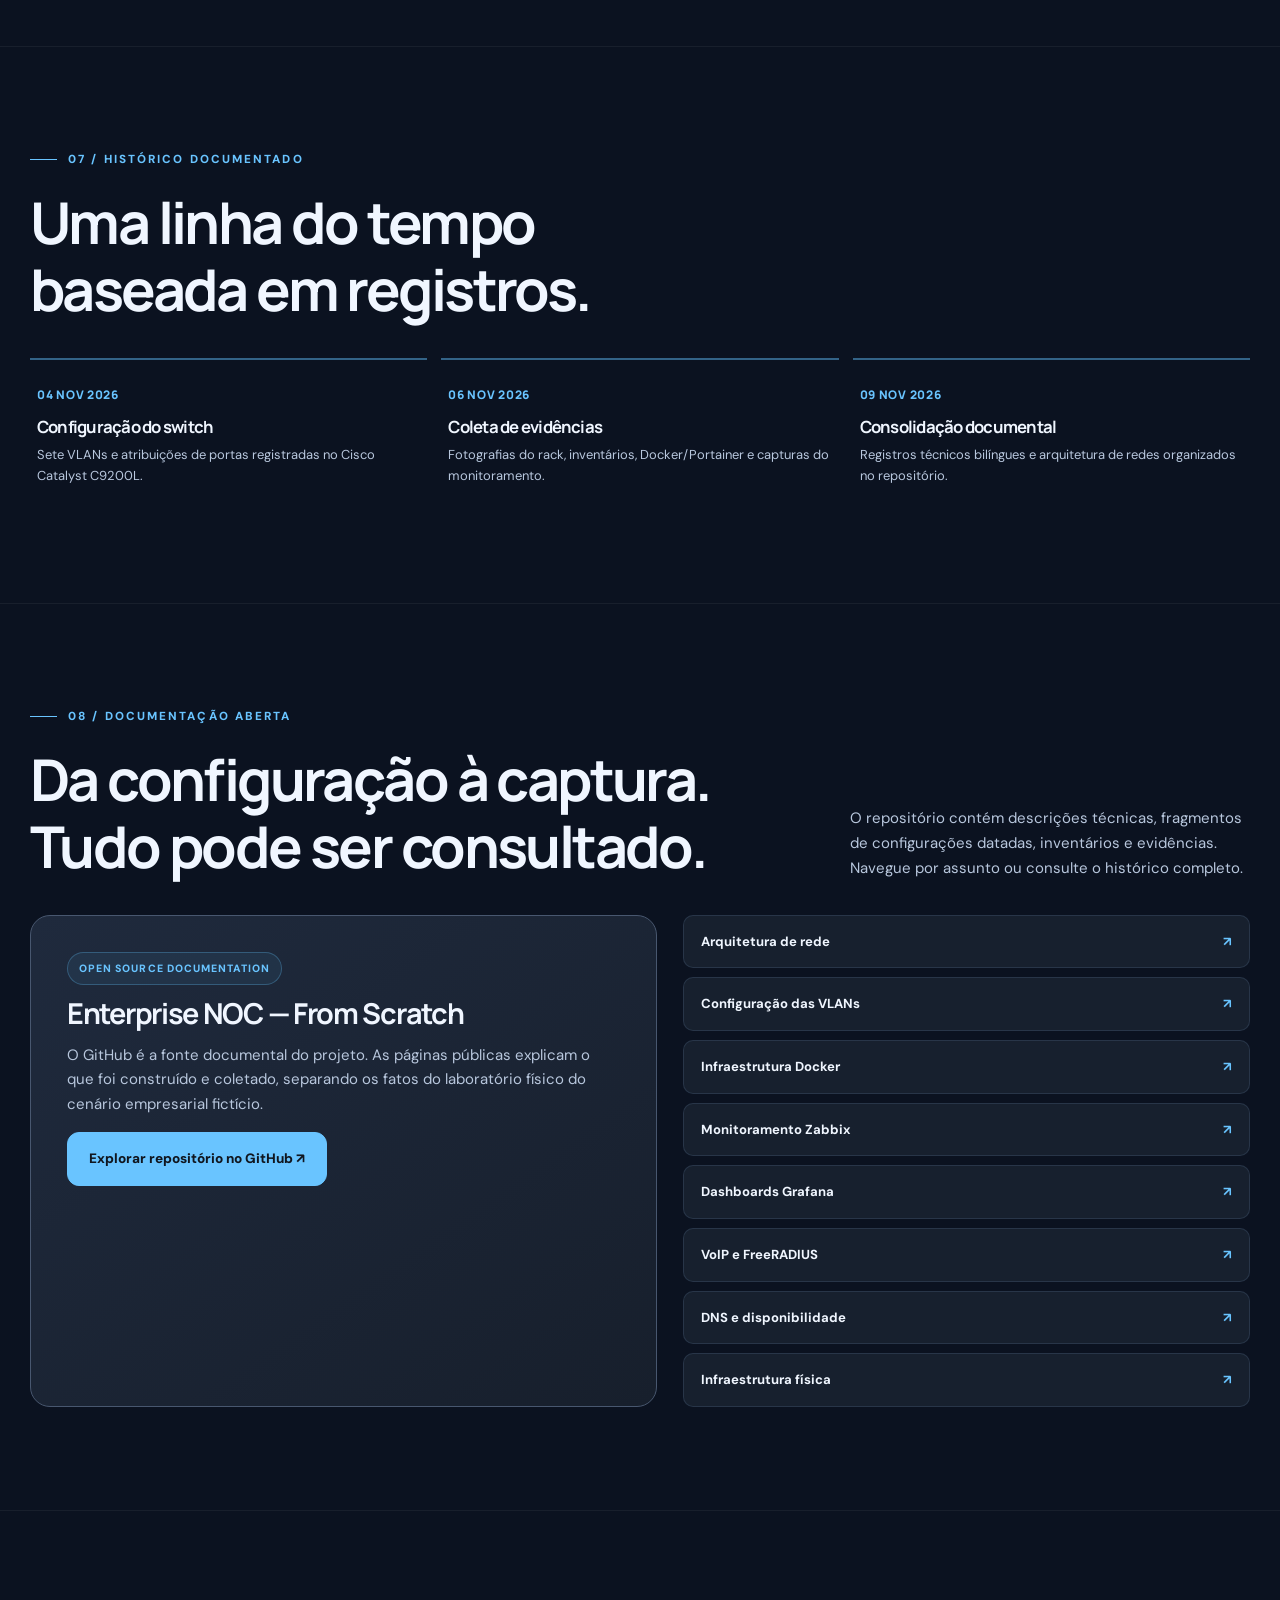
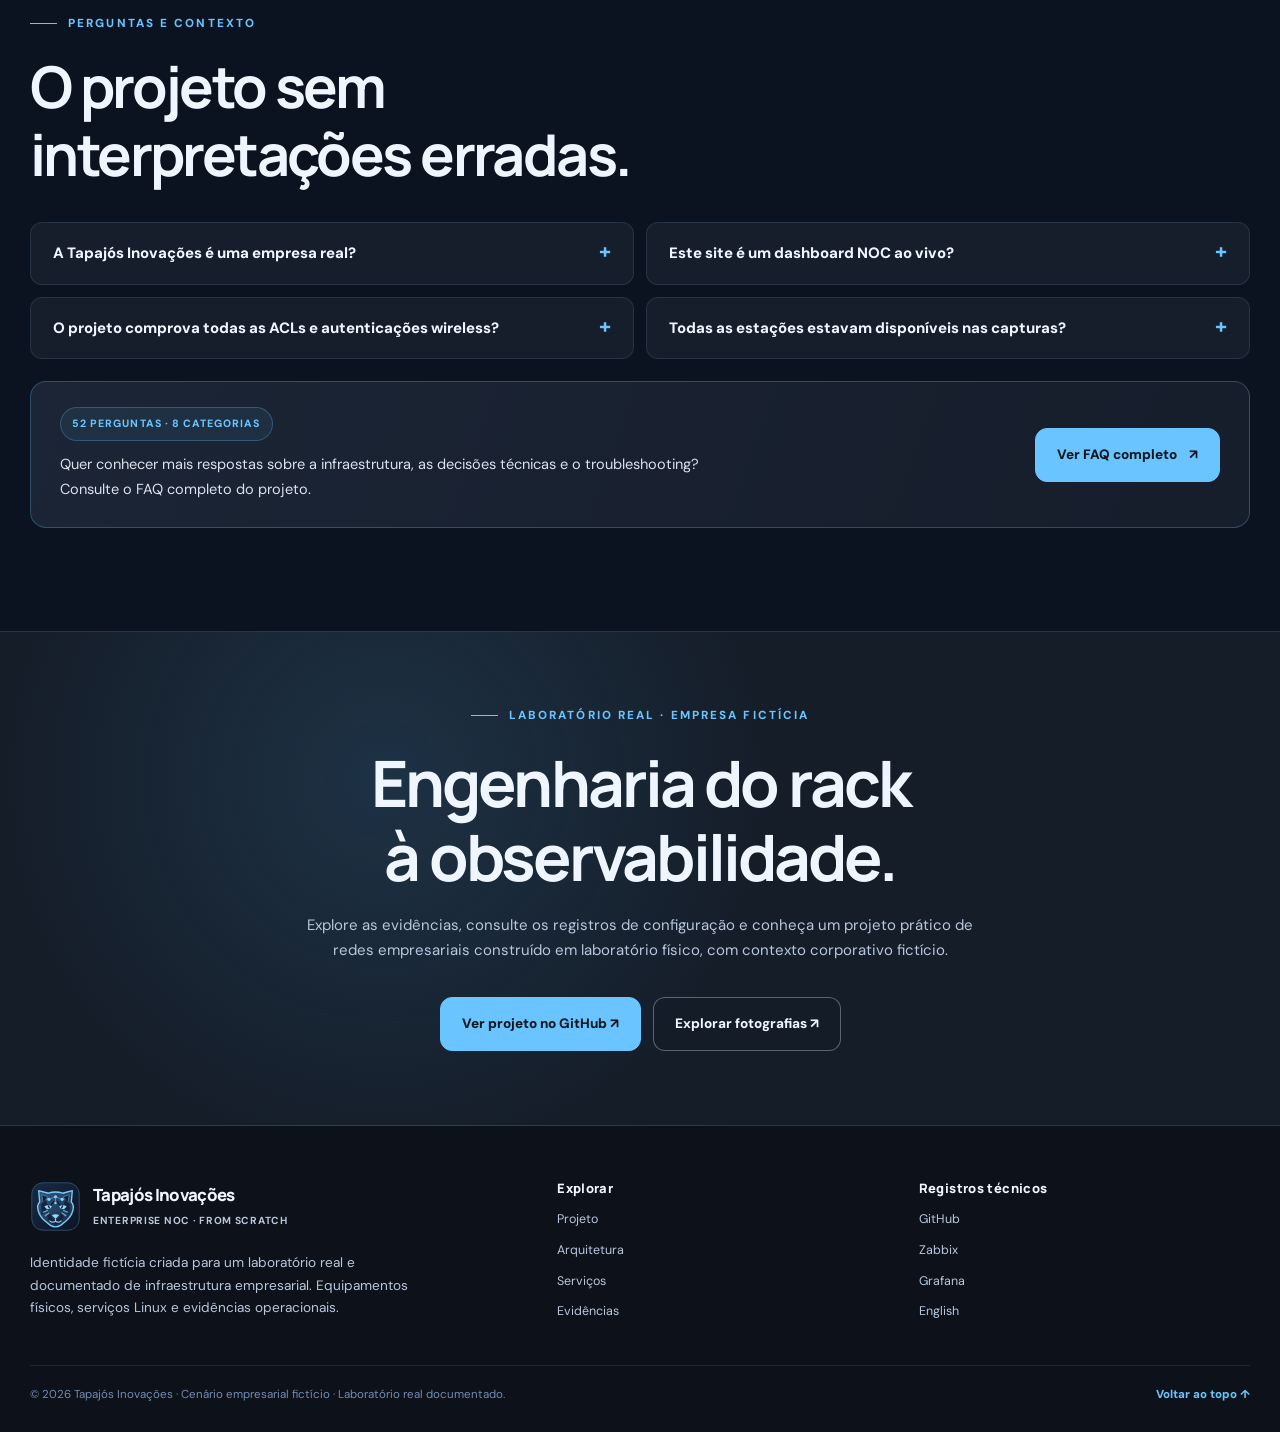
==== commit ed8d10ae: "style(site): adopt midnight-blue palette and Tapajos jaguar identity" ====
--- a/docs/pt-BR/index.html
+++ b/docs/pt-BR/index.html
@@ -3,7 +3,7 @@
 <head>
 <meta charset="utf-8">
 <meta name="viewport" content="width=device-width, initial-scale=1">
-<meta name="theme-color" content="#1a1e1b">
+<meta name="theme-color" content="#0b1220">
 <meta name="description" content="Conheça um laboratório físico de infraestrutura empresarial com fotografias reais, arquitetura VLAN, serviços Linux e Docker e painéis Zabbix/Grafana.">
 <meta property="og:type" content="website">
 <meta property="og:title" content="Tapajós Inovações — Enterprise NOC | Infraestrutura e Monitoramento">
--- a/docs/assets/css/site.css
+++ b/docs/assets/css/site.css
@@ -1,38 +1,38 @@
 
 @import url('https://fonts.googleapis.com/css2?family=DM+Sans:wght@400;500;600;700&family=Manrope:wght@400;500;600;700;800&display=swap');
-:root{color-scheme:dark;--bg:#1a1e1b;--bg-deep:#151916;--paper:#252b26;--paper-soft:#2b322c;--paper-hover:#323d35;--line:rgba(190,218,192,.13);--line-strong:rgba(190,218,192,.27);--text:#f3f7f0;--muted:#b0beb1;--soft:#8da090;--jade:#99eda6;--jade2:#56d790;--gold:#e0bd76;--radius:21px;--shadow:0 24px 70px rgba(0,0,0,.26);--w:min(1220px,calc(100% - 48px));font-family:'DM Sans',system-ui,-apple-system,sans-serif}
-*{box-sizing:border-box}html{scroll-behavior:smooth;scroll-padding-top:90px}body{margin:0;background:var(--bg);color:var(--text);font-size:15px;line-height:1.65;overflow-x:hidden}a{color:inherit;text-decoration:none}button,input{font:inherit}button{cursor:pointer}button:disabled{opacity:.4;cursor:not-allowed}img{max-width:100%;display:block}::selection{background:var(--jade);color:#102115}:focus-visible{outline:3px solid var(--jade);outline-offset:4px}h1,h2,h3,h4,p{margin-top:0}h1,h2,h3,h4{font-family:'Manrope',system-ui,sans-serif;letter-spacing:-.045em;line-height:1.17}p{color:var(--muted)}.wrap{width:var(--w);margin-inline:auto}.eyebrow{text-transform:uppercase;color:var(--jade);font-size:.73rem;letter-spacing:.18em;font-weight:800}.kicker{display:flex;align-items:center;gap:11px;margin-bottom:20px}.kicker:before{content:'';width:27px;height:1px;background:var(--jade)}.section{padding:103px 0;border-top:1px solid rgba(255,255,255,.055)}.section-head{display:flex;justify-content:space-between;align-items:flex-end;gap:30px;margin-bottom:34px}.section-head h2{font-size:clamp(2rem,4.5vw,3.65rem);margin:0;max-width:770px}.section-head p{max-width:400px;margin:0}.section-sub{max-width:680px;font-size:1.05rem;line-height:1.85}.muted{color:var(--muted)}.accent{color:var(--jade)}.gold{color:var(--gold)}.show-on-focus{position:absolute;left:-9999px}.show-on-focus:focus{left:15px;top:15px;z-index:1000;padding:13px;background:#fff;color:#000}.reading-line{position:fixed;top:0;left:0;width:0;height:3px;background:linear-gradient(90deg,var(--jade),var(--gold));z-index:1000;transition:width .12s}
-.site-head{position:sticky;top:0;z-index:100;background:rgba(24,29,25,.91);backdrop-filter:blur(18px);border-bottom:1px solid var(--line)}.nav{width:var(--w);height:83px;margin:auto;display:flex;align-items:center;justify-content:space-between;gap:22px}.brand{display:flex;align-items:center;gap:12px;min-width:220px}.brand img{width:51px;height:51px}.brand-name{font-size:1.05rem;font-family:'Manrope',sans-serif;font-weight:800;letter-spacing:-.04em;line-height:1.2}.brand-sub{display:block;color:var(--muted);font-size:.64rem;letter-spacing:.07em;text-transform:uppercase;font-weight:700;margin-top:4px}.nav-links{display:flex;align-items:center;gap:21px}.nav-links a{font-size:.79rem;font-weight:700;color:#c8d5c9;transition:color .2s}.nav-links a:hover,.nav-links a[aria-current=page]{color:var(--jade)}.nav-right{display:flex;align-items:center;gap:10px}.lang-btn,.ghost-btn,.menu-btn{border:1px solid var(--line-strong);background:rgba(255,255,255,.035);color:var(--text);border-radius:11px;padding:10px 15px;font-weight:700;font-size:.76rem;white-space:nowrap}.lang-btn:hover,.ghost-btn:hover{border-color:var(--jade);color:var(--jade)}.menu-btn{display:none;padding:9px 12px}.chip{font-size:.66rem;letter-spacing:.1em;text-transform:uppercase;font-weight:800;color:var(--jade);border:1px solid rgba(152,233,172,.28);background:rgba(123,211,146,.08);padding:7px 11px;border-radius:999px;display:inline-block}
-.hero{position:relative;min-height:700px;display:flex;align-items:center;overflow:hidden;background:#171d19}.hero-image{position:absolute;inset:0;background-image:linear-gradient(90deg,rgba(18,23,19,.98) 0%,rgba(18,23,19,.94) 34%,rgba(18,23,19,.49) 67%,rgba(18,23,19,.23) 100%),linear-gradient(0deg,rgba(18,23,19,.92),transparent 46%),url('../images/physical/network-infrastructure-overview.jpg');background-size:cover;background-position:center right;filter:saturate(.72)}.hero:after{content:'';position:absolute;inset:0;pointer-events:none;background:radial-gradient(circle at 72% 46%,rgba(116,213,139,.12),transparent 33%)}.hero-content{position:relative;z-index:2;padding:90px 0 80px}.hero-copy{max-width:735px}.hero-flag{display:inline-flex;gap:10px;align-items:center;background:rgba(35,52,40,.73);border:1px solid rgba(144,227,155,.3);padding:10px 14px;border-radius:100px;margin-bottom:26px;color:#d0e4d0;font-size:.74rem;font-weight:700}.hero-flag b{background:var(--jade);height:8px;width:8px;border-radius:50%;box-shadow:0 0 0 5px rgba(136,231,151,.11)}.hero h1{font-size:clamp(3.55rem,7.7vw,7.15rem);line-height:1.03;margin:0 0 27px;font-weight:800;letter-spacing:-.07em}.hero h1 em{font-style:normal;color:var(--jade);display:block}.hero p{font-size:clamp(1.03rem,1.7vw,1.2rem);max-width:600px;line-height:1.8;color:#d0ddd1}.actions{display:flex;flex-wrap:wrap;gap:12px;margin-top:34px}.btn{display:inline-flex;align-items:center;justify-content:center;gap:12px;padding:15px 21px;border-radius:12px;font-size:.85rem;font-weight:800;transition:transform .2s,border .2s,background .2s}.btn:hover{transform:translateY(-2px)}.btn-main{background:var(--jade);color:#142419;border:1px solid var(--jade)}.btn-main:hover{background:#b5f5ba}.btn-outline{color:var(--text);border:1px solid rgba(230,240,233,.34);background:rgba(35,43,36,.55)}.btn-outline:hover{border-color:var(--jade)}.hero-foot{display:flex;align-items:center;gap:12px;color:#c0d0c1;font-size:.75rem;font-weight:700;margin-top:41px}.hero-foot i{display:block;height:1px;width:34px;background:var(--jade)}.hero-index{position:absolute;bottom:50px;right:0;display:grid;grid-template-columns:repeat(2,minmax(125px,1fr));gap:8px;max-width:320px}.hero-index .mini{background:rgba(31,39,33,.75);border:1px solid rgba(150,199,152,.19);padding:13px 17px;border-radius:12px}.mini b{display:block;font:800 1.35rem 'Manrope',sans-serif;color:var(--jade)}.mini span{font-size:.66rem;color:#d3dfd4}.stats{background:#252c27;border-top:1px solid var(--line);border-bottom:1px solid var(--line)}.stat-grid{display:grid;grid-template-columns:repeat(5,1fr)}.stat{padding:30px 16px 29px;border-right:1px solid var(--line);text-align:center}.stat:first-child{border-left:1px solid var(--line)}.stat strong{font:800 clamp(1.5rem,2.8vw,2.5rem) 'Manrope',sans-serif;letter-spacing:-.06em;color:var(--text);display:block}.stat span{color:var(--muted);font-weight:700;font-size:.69rem;letter-spacing:.02em}
-.overview-grid{display:grid;grid-template-columns:1.2fr .8fr;gap:22px}.big-panel{padding:38px;border:1px solid var(--line);border-radius:var(--radius);background:linear-gradient(145deg,#29312a,#222824)}.big-panel h3{font-size:1.9rem;margin-bottom:16px}.big-panel p{font-size:1.01rem;line-height:1.85}.factline{display:flex;gap:15px;margin:25px 0 0;padding-top:25px;border-top:1px solid var(--line)}.icon-ring{flex:0 0 38px;width:38px;height:38px;display:grid;place-items:center;border-radius:12px;border:1px solid rgba(165,236,175,.28);color:var(--jade);font-size:1.1rem}.factline strong{display:block;font-size:.86rem}.factline small{display:block;color:var(--muted);margin-top:4px;line-height:1.7}.scenario{display:grid;grid-template-columns:1fr 1fr;gap:12px}.scenario-card{padding:27px 25px;background:#292f2a;border:1px solid var(--line);border-radius:16px;min-height:164px}.scenario-card .num{color:var(--jade);font:800 .77rem 'Manrope';letter-spacing:.12em}.scenario-card h4{margin:14px 0 7px;font-size:1.02rem}.scenario-card p{font-size:.84rem;margin:0;line-height:1.6}
-.feature-rail{display:grid;grid-template-columns:repeat(3,1fr);gap:16px;margin-top:22px}.feature{background:var(--paper);border:1px solid var(--line);border-radius:15px;padding:25px;display:flex;gap:18px}.feature .glyph{font-size:1.55rem;color:var(--jade);line-height:1}.feature h4{font-size:.98rem;margin-bottom:9px}.feature p{font-size:.81rem;line-height:1.7;margin-bottom:0}
-.topology{padding:35px;background:radial-gradient(circle at 50% 0%,rgba(97,195,122,.11),transparent 50%),#222924;border:1px solid var(--line);border-radius:var(--radius)}.network-flow{display:flex;align-items:center;flex-direction:column}.network-node{border:1px solid rgba(146,221,154,.48);background:#26332a;padding:16px 23px;text-align:center;min-width:205px;border-radius:13px;position:relative}.network-node strong{display:block;font-size:1rem}.network-node small{color:var(--muted);display:block}.network-node .node-type{display:block;color:var(--jade);text-transform:uppercase;letter-spacing:.16em;font-size:.64rem;font-weight:800;margin-bottom:5px}.flow-stem{height:32px;border-left:1px dashed rgba(151,233,163,.55);position:relative}.flow-stem:after{content:'';position:absolute;bottom:-1px;left:-3px;width:6px;height:6px;border-radius:50%;background:var(--jade)}.vlan-grid{margin-top:28px;display:grid;grid-template-columns:repeat(7,minmax(0,1fr));gap:10px}.vlan{position:relative;min-height:136px;display:flex;align-items:flex-start;flex-direction:column;justify-content:space-between;padding:16px 13px;border:1px solid rgba(172,212,175,.19);border-radius:12px;background:#2b332d;color:var(--text);text-align:left;transition:.2s}.vlan:before{content:'';height:15px;position:absolute;border-left:1px dashed rgba(151,233,163,.32);top:-18px;left:50%}.vlan:hover,.vlan[aria-pressed=true]{border-color:var(--jade);background:#34473a;transform:translateY(-4px)}.vlan b{color:var(--jade);font-size:1.3rem;font-family:'Manrope';letter-spacing:-.04em}.vlan span{font-size:.75rem;font-weight:700;line-height:1.35}.vlan em{font-style:normal;font-size:.63rem;color:#c6dbc9}.vlan-detail{display:flex;align-items:center;justify-content:space-between;gap:24px;border:1px solid rgba(150,219,158,.24);border-radius:14px;padding:22px 26px;background:rgba(20,28,22,.6);margin-top:20px;min-height:120px}.vlan-detail h3{font-size:1.3rem;margin:0 0 7px}.vlan-detail p{font-size:.84rem;margin:0;max-width:720px}.vlan-detail a{font-size:.8rem;color:var(--jade);font-weight:800;white-space:nowrap}.caption{font-size:.74rem;color:var(--soft);margin-top:18px}
-.services-grid{display:grid;grid-template-columns:repeat(3,1fr);gap:16px}.service{border:1px solid var(--line);background:var(--paper);border-radius:17px;padding:26px;min-height:218px;display:flex;flex-direction:column;position:relative;transition:.24s}.service:hover{border-color:rgba(150,225,162,.48);background:var(--paper-hover);transform:translateY(-4px)}.service-mark{border:1px solid var(--line-strong);width:45px;height:45px;border-radius:13px;color:var(--jade);display:grid;place-items:center;font:800 1.1rem 'Manrope',sans-serif;margin-bottom:24px}.service h3{font-size:1.12rem;margin:0 0 11px}.service p{font-size:.85rem;line-height:1.75;margin:0 0 20px}.service a{color:var(--jade);font-weight:800;font-size:.77rem;margin-top:auto}.tag{font-size:.67rem;border:1px solid rgba(226,203,154,.25);color:var(--gold);border-radius:100px;padding:4px 9px;position:absolute;right:17px;top:19px}
-.gallery-controls{display:flex;flex-wrap:wrap;gap:9px;margin-bottom:24px}.filter{background:#293129;border:1px solid var(--line-strong);color:#d0ded0;padding:10px 15px;border-radius:9px;font-size:.76rem;font-weight:800;transition:.2s}.filter:hover,.filter[aria-pressed=true]{background:#a2efa9;color:#152519;border-color:#a2efa9}.gallery-grid{display:grid;grid-template-columns:repeat(4,1fr);gap:16px}.photo{display:flex;flex-direction:column;background:#272e28;border:1px solid var(--line);border-radius:16px;overflow:hidden;color:var(--text);text-align:left;padding:0;transition:transform .2s,border-color .2s}.photo:hover{transform:translateY(-4px);border-color:var(--jade)}.photo[hidden]{display:none}.photo-media{position:relative;overflow:hidden;aspect-ratio:1.42;background:#111713}.photo-media img{width:100%;height:100%;object-fit:cover;transition:transform .4s}.photo:hover img{transform:scale(1.065)}.photo-media:after{content:'↗';position:absolute;right:14px;top:12px;background:rgba(19,26,21,.85);border:1px solid rgba(255,255,255,.2);border-radius:9px;width:31px;height:31px;display:grid;place-items:center;font-size:1.2rem}.photo-info{padding:18px 17px 21px;display:block}.photo-info strong{font:800 .88rem 'Manrope';display:block;line-height:1.4}.photo-info small{display:block;color:var(--muted);margin-top:5px;font-size:.73rem;line-height:1.55}.photo-info em{display:block;color:var(--jade);font-size:.64rem;text-transform:uppercase;letter-spacing:.11em;font-style:normal;font-weight:800;margin-bottom:8px}.gallery-bottom{display:flex;justify-content:space-between;align-items:center;gap:20px;margin-top:25px}.gallery-bottom p{font-size:.8rem;margin:0}
-dialog.lightbox{border:1px solid #627468;border-radius:19px;max-width:min(1080px,96vw);width:100%;max-height:95vh;overflow:auto;padding:0;color:var(--text);background:#1d231f;box-shadow:0 30px 110px #000}dialog.lightbox::backdrop{background:rgba(0,0,0,.86);backdrop-filter:blur(6px)}.lightbox-body{position:relative}.lightbox-img{display:block;width:100%;height:min(64vh,720px);object-fit:contain;background:#111811}.lightbox-info{display:flex;justify-content:space-between;gap:30px;align-items:center;padding:18px 25px}.lightbox-info b{font:800 1rem 'Manrope';display:block}.lightbox-info small{color:var(--muted)}.modal-controls{display:flex;align-items:center;gap:8px}.modal-controls button{border:1px solid var(--line-strong);background:#344137;color:#fff;border-radius:9px;padding:9px 14px}.modal-close{position:absolute;right:14px;top:14px;z-index:2;border:1px solid #668270;background:#1d2820;color:#fff;padding:8px 14px;border-radius:10px}
-.cable-layout{display:grid;grid-template-columns:1.1fr .9fr;gap:25px;align-items:center}.cable-art{border:1px solid var(--line);background:radial-gradient(circle at 50% 10%,rgba(86,211,132,.11),transparent 70%),#222a24;border-radius:21px;padding:38px 30px}.rj45-shell{border-radius:17px 17px 10px 10px;border:3px solid #718376;max-width:490px;margin:0 auto 23px;padding:27px 20px 21px;background:rgba(112,134,116,.14);position:relative}.rj45-shell:before{content:'T568A · RJ45';display:block;color:var(--soft);font-weight:800;letter-spacing:.1em;font-size:.73rem;margin:0 0 22px;text-align:center}.pin-grid{display:grid;grid-template-columns:repeat(8,1fr);gap:6px}.wire{height:160px;border:2px solid rgba(20,20,20,.55);border-radius:6px;position:relative;display:flex;align-items:flex-end;justify-content:center}.wire span{position:absolute;bottom:-33px;color:#dce8de;font:800 .76rem 'Manrope'}.wire.wg{background:linear-gradient(90deg,#e6e9de 0 54%,#259e5b 54%)}.wire.g{background:#219a50}.wire.wo{background:linear-gradient(90deg,#e6e9de 0 54%,#e99031 54%)}.wire.b{background:#3065c1}.wire.wb{background:linear-gradient(90deg,#e6e9de 0 54%,#3065c1 54%)}.wire.o{background:#e99031}.wire.wbr{background:linear-gradient(90deg,#e6e9de 0 54%,#8a5a38 54%)}.wire.br{background:#8a5a38}.cable-copy h3{font-size:clamp(1.8rem,3vw,2.5rem)}.cable-copy p{font-size:.94rem;line-height:1.85}.wire-legend{display:grid;grid-template-columns:repeat(2,1fr);column-gap:12px;row-gap:6px;margin:19px 0 25px;padding:0;list-style:none}.wire-legend li{font-size:.74rem;color:#cfddcf}.caution{display:block;border-left:2px solid var(--gold);padding:9px 14px;color:#d6c7ac;background:rgba(219,174,106,.055);border-radius:0 8px 8px 0;font-size:.77rem}
-.metrics-band{display:grid;grid-template-columns:repeat(4,1fr);gap:15px}.metric-box{border-radius:14px;padding:25px 22px;background:#282f29;border:1px solid var(--line)}.metric-box strong{font:800 clamp(1.6rem,3vw,2.7rem) 'Manrope';letter-spacing:-.06em;color:var(--jade);display:block}.metric-box span{font-size:.77rem;color:#c8d5c9;font-weight:700}.monitor-flow{display:grid;grid-template-columns:repeat(4,1fr);gap:14px;margin-top:20px}.monitor-chip{padding:22px;border:1px solid var(--line);background:#282f29;border-radius:14px}.monitor-chip b{display:block;font-size:1rem}.monitor-chip small{color:var(--muted);font-size:.76rem;display:block;margin:7px 0 0}
-.docs-layout{display:grid;grid-template-columns:1.05fr .95fr;gap:26px}.docs-primary{padding:36px;background:linear-gradient(145deg,#334237,#263027);border:1px solid #4c6b54;border-radius:20px}.docs-primary h3{font-size:1.8rem;margin:12px 0}.docs-primary p{max-width:530px}.docs-list{display:grid;gap:9px}.docs-link{border:1px solid var(--line);border-radius:10px;background:#293129;padding:15px 17px;display:flex;justify-content:space-between;align-items:center;gap:14px;font-size:.82rem;font-weight:700;transition:.2s}.docs-link span{color:var(--jade)}.docs-link:hover{border-color:var(--jade);background:#304037}.timeline{display:grid;grid-template-columns:repeat(3,1fr);gap:14px}.timeline-item{border-top:2px solid rgba(140,223,161,.48);padding:22px 7px 0}.timeline-item time{font:800 .74rem 'Manrope';color:var(--jade);letter-spacing:.06em}.timeline-item h4{font-size:1.05rem;margin:11px 0 7px}.timeline-item p{font-size:.81rem}.faq{display:grid;grid-template-columns:1fr 1fr;gap:12px}.faq details{background:#272e28;border:1px solid var(--line);border-radius:12px;padding:18px 22px}.faq summary{font-weight:800;cursor:pointer;list-style:none;display:flex;justify-content:space-between;gap:12px}.faq summary:after{content:'+';color:var(--jade);font-size:1.3rem;line-height:1}.faq details[open] summary:after{content:'−'}.faq p{font-size:.83rem;margin:13px 0 0}
-.end-cta{padding:74px 0;background:radial-gradient(circle at 30% 30%,rgba(110,195,122,.14),transparent 40%),#232d25;border-top:1px solid rgba(161,218,170,.17);border-bottom:1px solid rgba(161,218,170,.17);text-align:center}.end-cta h2{font-size:clamp(2.2rem,5vw,4rem);max-width:700px;margin:0 auto 18px}.end-cta p{max-width:700px;margin:0 auto}.end-cta .actions{justify-content:center}
-.site-foot{background:#171c18;padding:55px 0 28px}.foot-main{display:grid;grid-template-columns:1.5fr 1fr 1fr;gap:30px;padding-bottom:32px}.foot-main p{font-size:.85rem;max-width:390px}.foot-head{font-weight:800;letter-spacing:.03em;font-size:.81rem;margin-bottom:13px}.foot-links{display:grid;gap:10px}.foot-links a{font-size:.78rem;color:var(--muted)}.foot-links a:hover{color:var(--jade)}.foot-bottom{border-top:1px solid var(--line);padding-top:19px;display:flex;justify-content:space-between;gap:15px;color:#8ea392;font-size:.72rem}.back-top{color:var(--jade);font-weight:800}.reveal{opacity:0;transform:translateY(24px);transition:opacity .7s,transform .7s}.reveal.is-visible{opacity:1;transform:none}
+:root{color-scheme:dark;--bg:#0b1220;--bg-deep:#080e19;--paper:#162236;--paper-soft:#1d2b40;--paper-hover:#243650;--line:rgba(137,172,222,.15);--line-strong:rgba(137,172,222,.31);--text:#f0f6ff;--muted:#b8c7dd;--soft:#91a6c0;--accent:#69c4ff;--accent2:#369de2;--gold:#edbc82;--radius:21px;--shadow:0 24px 70px rgba(0,0,0,.26);--w:min(1220px,calc(100% - 48px));font-family:'DM Sans',system-ui,-apple-system,sans-serif}
+*{box-sizing:border-box}html{scroll-behavior:smooth;scroll-padding-top:90px}body{margin:0;background:var(--bg);color:var(--text);font-size:15px;line-height:1.65;overflow-x:hidden}a{color:inherit;text-decoration:none}button,input{font:inherit}button{cursor:pointer}button:disabled{opacity:.4;cursor:not-allowed}img{max-width:100%;display:block}::selection{background:var(--accent);color:#0e131c}:focus-visible{outline:3px solid var(--accent);outline-offset:4px}h1,h2,h3,h4,p{margin-top:0}h1,h2,h3,h4{font-family:'Manrope',system-ui,sans-serif;letter-spacing:-.045em;line-height:1.17}p{color:var(--muted)}.wrap{width:var(--w);margin-inline:auto}.eyebrow{text-transform:uppercase;color:var(--accent);font-size:.73rem;letter-spacing:.18em;font-weight:800}.kicker{display:flex;align-items:center;gap:11px;margin-bottom:20px}.kicker:before{content:'';width:27px;height:1px;background:var(--accent)}.section{padding:103px 0;border-top:1px solid rgba(255,255,255,.055)}.section-head{display:flex;justify-content:space-between;align-items:flex-end;gap:30px;margin-bottom:34px}.section-head h2{font-size:clamp(2rem,4.5vw,3.65rem);margin:0;max-width:770px}.section-head p{max-width:400px;margin:0}.section-sub{max-width:680px;font-size:1.05rem;line-height:1.85}.muted{color:var(--muted)}.accent{color:var(--accent)}.gold{color:var(--gold)}.show-on-focus{position:absolute;left:-9999px}.show-on-focus:focus{left:15px;top:15px;z-index:1000;padding:13px;background:#ffffff;color:#000000}.reading-line{position:fixed;top:0;left:0;width:0;height:3px;background:linear-gradient(90deg,var(--accent),var(--gold));z-index:1000;transition:width .12s}
+.site-head{position:sticky;top:0;z-index:100;background:rgba(14,19,27,.91);backdrop-filter:blur(18px);border-bottom:1px solid var(--line)}.nav{width:var(--w);height:83px;margin:auto;display:flex;align-items:center;justify-content:space-between;gap:22px}.brand{display:flex;align-items:center;gap:12px;min-width:220px}.brand img{width:51px;height:51px}.brand-name{font-size:1.05rem;font-family:'Manrope',sans-serif;font-weight:800;letter-spacing:-.04em;line-height:1.2}.brand-sub{display:block;color:var(--muted);font-size:.64rem;letter-spacing:.07em;text-transform:uppercase;font-weight:700;margin-top:4px}.nav-links{display:flex;align-items:center;gap:21px}.nav-links a{font-size:.79rem;font-weight:700;color:#bfcfe4;transition:color .2s}.nav-links a:hover,.nav-links a[aria-current=page]{color:var(--accent)}.nav-right{display:flex;align-items:center;gap:10px}.lang-btn,.ghost-btn,.menu-btn{border:1px solid var(--line-strong);background:rgba(255,255,255,.035);color:var(--text);border-radius:11px;padding:10px 15px;font-weight:700;font-size:.76rem;white-space:nowrap}.lang-btn:hover,.ghost-btn:hover{border-color:var(--accent);color:var(--accent)}.menu-btn{display:none;padding:9px 12px}.chip{font-size:.66rem;letter-spacing:.1em;text-transform:uppercase;font-weight:800;color:var(--accent);border:1px solid rgba(99,193,249,.28);background:rgba(88,183,243,.08);padding:7px 11px;border-radius:999px;display:inline-block}
+.hero{position:relative;min-height:700px;display:flex;align-items:center;overflow:hidden;background:#0e131b}.hero-image{position:absolute;inset:0;background-image:linear-gradient(90deg,rgba(11,15,21,.98) 0%,rgba(11,15,21,.94) 34%,rgba(11,15,21,.49) 67%,rgba(11,15,21,.23) 100%),linear-gradient(0deg,rgba(11,15,21,.92),transparent 46%),url('../images/physical/network-infrastructure-overview.jpg');background-size:cover;background-position:center right;filter:saturate(.72)}.hero:after{content:'';position:absolute;inset:0;pointer-events:none;background:radial-gradient(circle at 72% 46%,rgba(88,183,243,.12),transparent 33%)}.hero-content{position:relative;z-index:2;padding:90px 0 80px}.hero-copy{max-width:735px}.hero-flag{display:inline-flex;gap:10px;align-items:center;background:rgba(24,32,47,.73);border:1px solid rgba(95,190,247,.3);padding:10px 14px;border-radius:100px;margin-bottom:26px;color:#d8dce7;font-size:.74rem;font-weight:700}.hero-flag b{background:var(--accent);height:8px;width:8px;border-radius:50%;box-shadow:0 0 0 5px rgba(96,190,247,.11)}.hero h1{font-size:clamp(3.55rem,7.7vw,7.15rem);line-height:1.03;margin:0 0 27px;font-weight:800;letter-spacing:-.07em}.hero h1 em{font-style:normal;color:var(--accent);display:block}.hero p{font-size:clamp(1.03rem,1.7vw,1.2rem);max-width:600px;line-height:1.8;color:#c6d7ed}.actions{display:flex;flex-wrap:wrap;gap:12px;margin-top:34px}.btn{display:inline-flex;align-items:center;justify-content:center;gap:12px;padding:15px 21px;border-radius:12px;font-size:.85rem;font-weight:800;transition:transform .2s,border .2s,background .2s}.btn:hover{transform:translateY(-2px)}.btn-main{background:var(--accent);color:#10161f;border:1px solid var(--accent)}.btn-main:hover{background:#69c6fc}.btn-outline{color:var(--text);border:1px solid rgba(230,235,247,.34);background:rgba(20,28,40,.55)}.btn-outline:hover{border-color:var(--accent)}.hero-foot{display:flex;align-items:center;gap:12px;color:#b9c9de;font-size:.75rem;font-weight:700;margin-top:41px}.hero-foot i{display:block;height:1px;width:34px;background:var(--accent)}.hero-index{position:absolute;bottom:50px;right:0;display:grid;grid-template-columns:repeat(2,minmax(125px,1fr));gap:8px;max-width:320px}.hero-index .mini{background:rgba(18,25,36,.75);border:1px solid rgba(87,182,243,.19);padding:13px 17px;border-radius:12px}.mini b{display:block;font:800 1.35rem 'Manrope',sans-serif;color:var(--accent)}.mini span{font-size:.66rem;color:#c8d9ef}.stats{background:#151d29;border-top:1px solid var(--line);border-bottom:1px solid var(--line)}.stat-grid{display:grid;grid-template-columns:repeat(5,1fr)}.stat{padding:30px 16px 29px;border-right:1px solid var(--line);text-align:center}.stat:first-child{border-left:1px solid var(--line)}.stat strong{font:800 clamp(1.5rem,2.8vw,2.5rem) 'Manrope',sans-serif;letter-spacing:-.06em;color:var(--text);display:block}.stat span{color:var(--muted);font-weight:700;font-size:.69rem;letter-spacing:.02em}
+.overview-grid{display:grid;grid-template-columns:1.2fr .8fr;gap:22px}.big-panel{padding:38px;border:1px solid var(--line);border-radius:var(--radius);background:linear-gradient(145deg,#17202e,#131a26)}.big-panel h3{font-size:1.9rem;margin-bottom:16px}.big-panel p{font-size:1.01rem;line-height:1.85}.factline{display:flex;gap:15px;margin:25px 0 0;padding-top:25px;border-top:1px solid var(--line)}.icon-ring{flex:0 0 38px;width:38px;height:38px;display:grid;place-items:center;border-radius:12px;border:1px solid rgba(101,195,250,.28);color:var(--accent);font-size:1.1rem}.factline strong{display:block;font-size:.86rem}.factline small{display:block;color:var(--muted);margin-top:4px;line-height:1.7}.scenario{display:grid;grid-template-columns:1fr 1fr;gap:12px}.scenario-card{padding:27px 25px;background:#171f2c;border:1px solid var(--line);border-radius:16px;min-height:164px}.scenario-card .num{color:var(--accent);font:800 .77rem 'Manrope';letter-spacing:.12em}.scenario-card h4{margin:14px 0 7px;font-size:1.02rem}.scenario-card p{font-size:.84rem;margin:0;line-height:1.6}
+.feature-rail{display:grid;grid-template-columns:repeat(3,1fr);gap:16px;margin-top:22px}.feature{background:var(--paper);border:1px solid var(--line);border-radius:15px;padding:25px;display:flex;gap:18px}.feature .glyph{font-size:1.55rem;color:var(--accent);line-height:1}.feature h4{font-size:.98rem;margin-bottom:9px}.feature p{font-size:.81rem;line-height:1.7;margin-bottom:0}
+.topology{padding:35px;background:radial-gradient(circle at 50% 0%,rgba(79,176,239,.11),transparent 50%),#141b26;border:1px solid var(--line);border-radius:var(--radius)}.network-flow{display:flex;align-items:center;flex-direction:column}.network-node{border:1px solid rgba(94,188,246,.48);background:#18202f;padding:16px 23px;text-align:center;min-width:205px;border-radius:13px;position:relative}.network-node strong{display:block;font-size:1rem}.network-node small{color:var(--muted);display:block}.network-node .node-type{display:block;color:var(--accent);text-transform:uppercase;letter-spacing:.16em;font-size:.64rem;font-weight:800;margin-bottom:5px}.flow-stem{height:32px;border-left:1px dashed rgba(98,192,249,.55);position:relative}.flow-stem:after{content:'';position:absolute;bottom:-1px;left:-3px;width:6px;height:6px;border-radius:50%;background:var(--accent)}.vlan-grid{margin-top:28px;display:grid;grid-template-columns:repeat(7,minmax(0,1fr));gap:10px}.vlan{position:relative;min-height:136px;display:flex;align-items:flex-start;flex-direction:column;justify-content:space-between;padding:16px 13px;border:1px solid rgba(94,189,246,.19);border-radius:12px;background:#182130;color:var(--text);text-align:left;transition:.2s}.vlan:before{content:'';height:15px;position:absolute;border-left:1px dashed rgba(98,192,249,.32);top:-18px;left:50%}.vlan:hover,.vlan[aria-pressed=true]{border-color:var(--accent);background:#212d41;transform:translateY(-4px)}.vlan b{color:var(--accent);font-size:1.3rem;font-family:'Manrope';letter-spacing:-.04em}.vlan span{font-size:.75rem;font-weight:700;line-height:1.35}.vlan em{font-style:normal;font-size:.63rem;color:#c2d3e8}.vlan-detail{display:flex;align-items:center;justify-content:space-between;gap:24px;border:1px solid rgba(94,188,246,.24);border-radius:14px;padding:22px 26px;background:rgba(13,18,25,.6);margin-top:20px;min-height:120px}.vlan-detail h3{font-size:1.3rem;margin:0 0 7px}.vlan-detail p{font-size:.84rem;margin:0;max-width:720px}.vlan-detail a{font-size:.8rem;color:var(--accent);font-weight:800;white-space:nowrap}.caption{font-size:.74rem;color:var(--soft);margin-top:18px}
+.services-grid{display:grid;grid-template-columns:repeat(3,1fr);gap:16px}.service{border:1px solid var(--line);background:var(--paper);border-radius:17px;padding:26px;min-height:218px;display:flex;flex-direction:column;position:relative;transition:.24s}.service:hover{border-color:rgba(96,190,247,.48);background:var(--paper-hover);transform:translateY(-4px)}.service-mark{border:1px solid var(--line-strong);width:45px;height:45px;border-radius:13px;color:var(--accent);display:grid;place-items:center;font:800 1.1rem 'Manrope',sans-serif;margin-bottom:24px}.service h3{font-size:1.12rem;margin:0 0 11px}.service p{font-size:.85rem;line-height:1.75;margin:0 0 20px}.service a{color:var(--accent);font-weight:800;font-size:.77rem;margin-top:auto}.tag{font-size:.67rem;border:1px solid rgba(186,202,223,.25);color:var(--gold);border-radius:100px;padding:4px 9px;position:absolute;right:17px;top:19px}
+.gallery-controls{display:flex;flex-wrap:wrap;gap:9px;margin-bottom:24px}.filter{background:#17202e;border:1px solid var(--line-strong);color:#c6d8ee;padding:10px 15px;border-radius:9px;font-size:.76rem;font-weight:800;transition:.2s}.filter:hover,.filter[aria-pressed=true]{background:#66c3fa;color:#101620;border-color:#66c3fa}.gallery-grid{display:grid;grid-template-columns:repeat(4,1fr);gap:16px}.photo{display:flex;flex-direction:column;background:#161e2b;border:1px solid var(--line);border-radius:16px;overflow:hidden;color:var(--text);text-align:left;padding:0;transition:transform .2s,border-color .2s}.photo:hover{transform:translateY(-4px);border-color:var(--accent)}.photo[hidden]{display:none}.photo-media{position:relative;overflow:hidden;aspect-ratio:1.42;background:#0b0f15}.photo-media img{width:100%;height:100%;object-fit:cover;transition:transform .4s}.photo:hover img{transform:scale(1.065)}.photo-media:after{content:'↗';position:absolute;right:14px;top:12px;background:rgba(12,16,24,.85);border:1px solid rgba(255,255,255,.2);border-radius:9px;width:31px;height:31px;display:grid;place-items:center;font-size:1.2rem}.photo-info{padding:18px 17px 21px;display:block}.photo-info strong{font:800 .88rem 'Manrope';display:block;line-height:1.4}.photo-info small{display:block;color:var(--muted);margin-top:5px;font-size:.73rem;line-height:1.55}.photo-info em{display:block;color:var(--accent);font-size:.64rem;text-transform:uppercase;letter-spacing:.11em;font-style:normal;font-weight:800;margin-bottom:8px}.gallery-bottom{display:flex;justify-content:space-between;align-items:center;gap:20px;margin-top:25px}.gallery-bottom p{font-size:.8rem;margin:0}
+dialog.lightbox{border:1px solid #51627d;border-radius:19px;max-width:min(1080px,96vw);width:100%;max-height:95vh;overflow:auto;padding:0;color:var(--text);background:#111721;box-shadow:0 30px 110px #000000}dialog.lightbox::backdrop{background:rgba(0,0,0,.86);backdrop-filter:blur(6px)}.lightbox-body{position:relative}.lightbox-img{display:block;width:100%;height:min(64vh,720px);object-fit:contain;background:#0b0f16}.lightbox-info{display:flex;justify-content:space-between;gap:30px;align-items:center;padding:18px 25px}.lightbox-info b{font:800 1rem 'Manrope';display:block}.lightbox-info small{color:var(--muted)}.modal-controls{display:flex;align-items:center;gap:8px}.modal-controls button{border:1px solid var(--line-strong);background:#1f2a3c;color:#ffffff;border-radius:9px;padding:9px 14px}.modal-close{position:absolute;right:14px;top:14px;z-index:2;border:1px solid #5a6c89;background:#131924;color:#ffffff;padding:8px 14px;border-radius:10px}
+.cable-layout{display:grid;grid-template-columns:1.1fr .9fr;gap:25px;align-items:center}.cable-art{border:1px solid var(--line);background:radial-gradient(circle at 50% 10%,rgba(84,180,241,.11),transparent 70%),#141b27;border-radius:21px;padding:38px 30px}.rj45-shell{border-radius:17px 17px 10px 10px;border:3px solid #5c6f8d;max-width:490px;margin:0 auto 23px;padding:27px 20px 21px;background:rgba(93,113,143,.14);position:relative}.rj45-shell:before{content:'T568A · RJ45';display:block;color:var(--soft);font-weight:800;letter-spacing:.1em;font-size:.73rem;margin:0 0 22px;text-align:center}.pin-grid{display:grid;grid-template-columns:repeat(8,1fr);gap:6px}.wire{height:160px;border:2px solid rgba(10,14,20,.55);border-radius:6px;position:relative;display:flex;align-items:flex-end;justify-content:center}.wire span{position:absolute;bottom:-33px;color:#dee2ee;font:800 .76rem 'Manrope'}.wire.wg{background:linear-gradient(90deg,#e6e9de 0 54%,#259e5b 54%)}.wire.g{background:#219a50}.wire.wo{background:linear-gradient(90deg,#e6e9de 0 54%,#e99031 54%)}.wire.b{background:#3065c1}.wire.wb{background:linear-gradient(90deg,#e6e9de 0 54%,#3065c1 54%)}.wire.o{background:#e99031}.wire.wbr{background:linear-gradient(90deg,#e6e9de 0 54%,#8a5a38 54%)}.wire.br{background:#8a5a38}.cable-copy h3{font-size:clamp(1.8rem,3vw,2.5rem)}.cable-copy p{font-size:.94rem;line-height:1.85}.wire-legend{display:grid;grid-template-columns:repeat(2,1fr);column-gap:12px;row-gap:6px;margin:19px 0 25px;padding:0;list-style:none}.wire-legend li{font-size:.74rem;color:#c5d7ed}.caution{display:block;border-left:2px solid var(--gold);padding:9px 14px;color:#b6c6da;background:rgba(219,174,106,.055);border-radius:0 8px 8px 0;font-size:.77rem}
+.metrics-band{display:grid;grid-template-columns:repeat(4,1fr);gap:15px}.metric-box{border-radius:14px;padding:25px 22px;background:#171f2c;border:1px solid var(--line)}.metric-box strong{font:800 clamp(1.6rem,3vw,2.7rem) 'Manrope';letter-spacing:-.06em;color:var(--accent);display:block}.metric-box span{font-size:.77rem;color:#bfcfe4;font-weight:700}.monitor-flow{display:grid;grid-template-columns:repeat(4,1fr);gap:14px;margin-top:20px}.monitor-chip{padding:22px;border:1px solid var(--line);background:#171f2c;border-radius:14px}.monitor-chip b{display:block;font-size:1rem}.monitor-chip small{color:var(--muted);font-size:.76rem;display:block;margin:7px 0 0}
+.docs-layout{display:grid;grid-template-columns:1.05fr .95fr;gap:26px}.docs-primary{padding:36px;background:linear-gradient(145deg,#1f2a3d,#171f2c);border:1px solid #48576f;border-radius:20px}.docs-primary h3{font-size:1.8rem;margin:12px 0}.docs-primary p{max-width:530px}.docs-list{display:grid;gap:9px}.docs-link{border:1px solid var(--line);border-radius:10px;background:#17202e;padding:15px 17px;display:flex;justify-content:space-between;align-items:center;gap:14px;font-size:.82rem;font-weight:700;transition:.2s}.docs-link span{color:var(--accent)}.docs-link:hover{border-color:var(--accent);background:#1e293b}.timeline{display:grid;grid-template-columns:repeat(3,1fr);gap:14px}.timeline-item{border-top:2px solid rgba(94,189,246,.48);padding:22px 7px 0}.timeline-item time{font:800 .74rem 'Manrope';color:var(--accent);letter-spacing:.06em}.timeline-item h4{font-size:1.05rem;margin:11px 0 7px}.timeline-item p{font-size:.81rem}.faq{display:grid;grid-template-columns:1fr 1fr;gap:12px}.faq details{background:#161e2b;border:1px solid var(--line);border-radius:12px;padding:18px 22px}.faq summary{font-weight:800;cursor:pointer;list-style:none;display:flex;justify-content:space-between;gap:12px}.faq summary:after{content:'+';color:var(--accent);font-size:1.3rem;line-height:1}.faq details[open] summary:after{content:'−'}.faq p{font-size:.83rem;margin:13px 0 0}
+.end-cta{padding:74px 0;background:radial-gradient(circle at 30% 30%,rgba(81,177,240,.14),transparent 40%),#151d29;border-top:1px solid rgba(95,189,247,.17);border-bottom:1px solid rgba(95,189,247,.17);text-align:center}.end-cta h2{font-size:clamp(2.2rem,5vw,4rem);max-width:700px;margin:0 auto 18px}.end-cta p{max-width:700px;margin:0 auto}.end-cta .actions{justify-content:center}
+.site-foot{background:#0d121a;padding:55px 0 28px}.foot-main{display:grid;grid-template-columns:1.5fr 1fr 1fr;gap:30px;padding-bottom:32px}.foot-main p{font-size:.85rem;max-width:390px}.foot-head{font-weight:800;letter-spacing:.03em;font-size:.81rem;margin-bottom:13px}.foot-links{display:grid;gap:10px}.foot-links a{font-size:.78rem;color:var(--muted)}.foot-links a:hover{color:var(--accent)}.foot-bottom{border-top:1px solid var(--line);padding-top:19px;display:flex;justify-content:space-between;gap:15px;color:#738ab0;font-size:.72rem}.back-top{color:var(--accent);font-weight:800}.reveal{opacity:0;transform:translateY(24px);transition:opacity .7s,transform .7s}.reveal.is-visible{opacity:1;transform:none}
 @media(max-width:1050px){.nav-links{gap:12px}.nav-links a{font-size:.71rem}.brand{min-width:170px}.hero-index{display:none}.overview-grid{grid-template-columns:1fr}.services-grid{grid-template-columns:repeat(2,1fr)}.gallery-grid{grid-template-columns:repeat(3,1fr)}.vlan-grid{grid-template-columns:repeat(4,1fr)}.vlan:before{display:none}}
-@media(max-width:760px){:root{--w:min(100% - 30px,650px)}.nav{height:73px}.nav-links{position:absolute;top:73px;left:0;right:0;background:#212922;border-bottom:1px solid var(--line);display:none;flex-direction:column;align-items:stretch;gap:0;padding:12px 20px 20px}.nav-links.is-open{display:flex}.nav-links a{padding:11px 3px;font-size:.89rem}.menu-btn{display:block}.brand-name{font-size:.92rem}.brand img{height:43px;width:43px}.lang-btn{padding:9px 10px}.hero{min-height:670px}.hero-content{padding:64px 0 75px}.hero-image{background-image:linear-gradient(90deg,rgba(17,23,18,.93),rgba(17,23,18,.68)),linear-gradient(0deg,rgba(17,23,18,.94),transparent 66%),url('../images/physical/network-infrastructure-overview.jpg');background-position:64% center}.hero h1{font-size:clamp(3.15rem,11vw,5rem)}.section{padding:70px 0}.section-head{display:block}.section-head h2{margin-bottom:17px}.stats .stat-grid{grid-template-columns:repeat(2,1fr)}.stat:last-child{grid-column:1/-1}.stat{border-bottom:1px solid var(--line)}.scenario{grid-template-columns:1fr 1fr}.feature-rail,.cable-layout,.docs-layout{grid-template-columns:1fr}.vlan-grid{grid-template-columns:repeat(2,1fr)}.topology{padding:22px 15px}.vlan-detail{align-items:flex-start;flex-direction:column}.services-grid{grid-template-columns:1fr 1fr}.gallery-grid{grid-template-columns:repeat(2,1fr)}.metrics-band,.monitor-flow{grid-template-columns:repeat(2,1fr)}.timeline{grid-template-columns:1fr}.faq{grid-template-columns:1fr}.foot-main{grid-template-columns:1fr 1fr}.foot-main>div:first-child{grid-column:1/-1}.hero-foot{font-size:.7rem}.lightbox-info{flex-direction:column;align-items:flex-start}}
+@media(max-width:760px){:root{--w:min(100% - 30px,650px)}.nav{height:73px}.nav-links{position:absolute;top:73px;left:0;right:0;background:#131a26;border-bottom:1px solid var(--line);display:none;flex-direction:column;align-items:stretch;gap:0;padding:12px 20px 20px}.nav-links.is-open{display:flex}.nav-links a{padding:11px 3px;font-size:.89rem}.menu-btn{display:block}.brand-name{font-size:.92rem}.brand img{height:43px;width:43px}.lang-btn{padding:9px 10px}.hero{min-height:670px}.hero-content{padding:64px 0 75px}.hero-image{background-image:linear-gradient(90deg,rgba(11,15,21,.93),rgba(11,15,21,.68)),linear-gradient(0deg,rgba(11,15,21,.94),transparent 66%),url('../images/physical/network-infrastructure-overview.jpg');background-position:64% center}.hero h1{font-size:clamp(3.15rem,11vw,5rem)}.section{padding:70px 0}.section-head{display:block}.section-head h2{margin-bottom:17px}.stats .stat-grid{grid-template-columns:repeat(2,1fr)}.stat:last-child{grid-column:1/-1}.stat{border-bottom:1px solid var(--line)}.scenario{grid-template-columns:1fr 1fr}.feature-rail,.cable-layout,.docs-layout{grid-template-columns:1fr}.vlan-grid{grid-template-columns:repeat(2,1fr)}.topology{padding:22px 15px}.vlan-detail{align-items:flex-start;flex-direction:column}.services-grid{grid-template-columns:1fr 1fr}.gallery-grid{grid-template-columns:repeat(2,1fr)}.metrics-band,.monitor-flow{grid-template-columns:repeat(2,1fr)}.timeline{grid-template-columns:1fr}.faq{grid-template-columns:1fr}.foot-main{grid-template-columns:1fr 1fr}.foot-main>div:first-child{grid-column:1/-1}.hero-foot{font-size:.7rem}.lightbox-info{flex-direction:column;align-items:flex-start}}
 @media(max-width:480px){.nav-right{gap:6px}.brand{gap:8px;min-width:0}.brand-sub{display:none}.lang-btn{font-size:.7rem}.scenario,.services-grid,.gallery-grid{grid-template-columns:1fr}.stat-grid .stat{padding:19px}.photo-media{aspect-ratio:1.55}.hero h1{letter-spacing:-.05em}.big-panel{padding:28px}.cable-art{padding:25px 13px}.pin-grid{gap:3px}.wire{height:125px}.wire-legend{grid-template-columns:1fr}.foot-main{grid-template-columns:1fr}.foot-main>div:first-child{grid-column:auto}.foot-bottom{flex-direction:column}.btn{width:100%}}
 @media(prefers-reduced-motion:reduce){*,*:before,*:after{scroll-behavior:auto!important;animation:none!important;transition:none!important}.reveal{opacity:1;transform:none}}
 
 /* Service imagery: original project photographs and evidence captures */
 .service{overflow:hidden;min-height:355px}
-.service-photo{display:block;height:145px;margin:-26px -26px 23px;position:relative;background:#1d251e;overflow:hidden}
-.service-photo:after{content:'';pointer-events:none;position:absolute;inset:0;background:linear-gradient(0deg,rgba(26,36,29,.48),transparent 60%)}
+.service-photo{display:block;height:145px;margin:-26px -26px 23px;position:relative;background:#111822;overflow:hidden}
+.service-photo:after{content:'';pointer-events:none;position:absolute;inset:0;background:linear-gradient(0deg,rgba(17,23,33,.48),transparent 60%)}
 .service-photo img{height:100%;width:100%;object-fit:cover;opacity:.85;filter:saturate(.82);transition:transform .45s}
 .service:hover .service-photo img{transform:scale(1.07);opacity:1}
-.service-mark{position:relative;z-index:2;margin-top:-48px;margin-bottom:18px;background:#293b2d;box-shadow:0 8px 18px rgba(0,0,0,.3)}
-.service .tag{background:#1b251e;border-color:rgba(178,228,179,.36);z-index:2}
+.service-mark{position:relative;z-index:2;margin-top:-48px;margin-bottom:18px;background:#1b2535;box-shadow:0 8px 18px rgba(0,0,0,.3)}
+.service .tag{background:#111722;border-color:rgba(100,194,249,.36);z-index:2}
 
 /* Link to the full bilingual technical FAQ beneath the four homepage questions */
-.faq-more{margin-top:22px;padding:25px 29px;display:flex;align-items:center;justify-content:space-between;gap:24px;background:linear-gradient(110deg,#293b2e,#242e27);border:1px solid rgba(153,237,166,.28);border-radius:16px}
+.faq-more{margin-top:22px;padding:25px 29px;display:flex;align-items:center;justify-content:space-between;gap:24px;background:linear-gradient(110deg,#1b2535,#161d2b);border:1px solid rgba(100,194,249,.28);border-radius:16px}
 .faq-more-copy{min-width:0}
-.faq-more-copy p{font-size:.91rem;color:#d8e7da;line-height:1.7;margin:12px 0 0;max-width:690px}
+.faq-more-copy p{font-size:.91rem;color:#dce1ec;line-height:1.7;margin:12px 0 0;max-width:690px}
 .faq-more .btn{flex-shrink:0}
 @media(max-width:760px){.faq-more{align-items:flex-start;flex-direction:column}.faq-more .btn{width:auto}}
 @media(max-width:480px){.faq-more{padding:21px}.faq-more .btn{width:100%}}
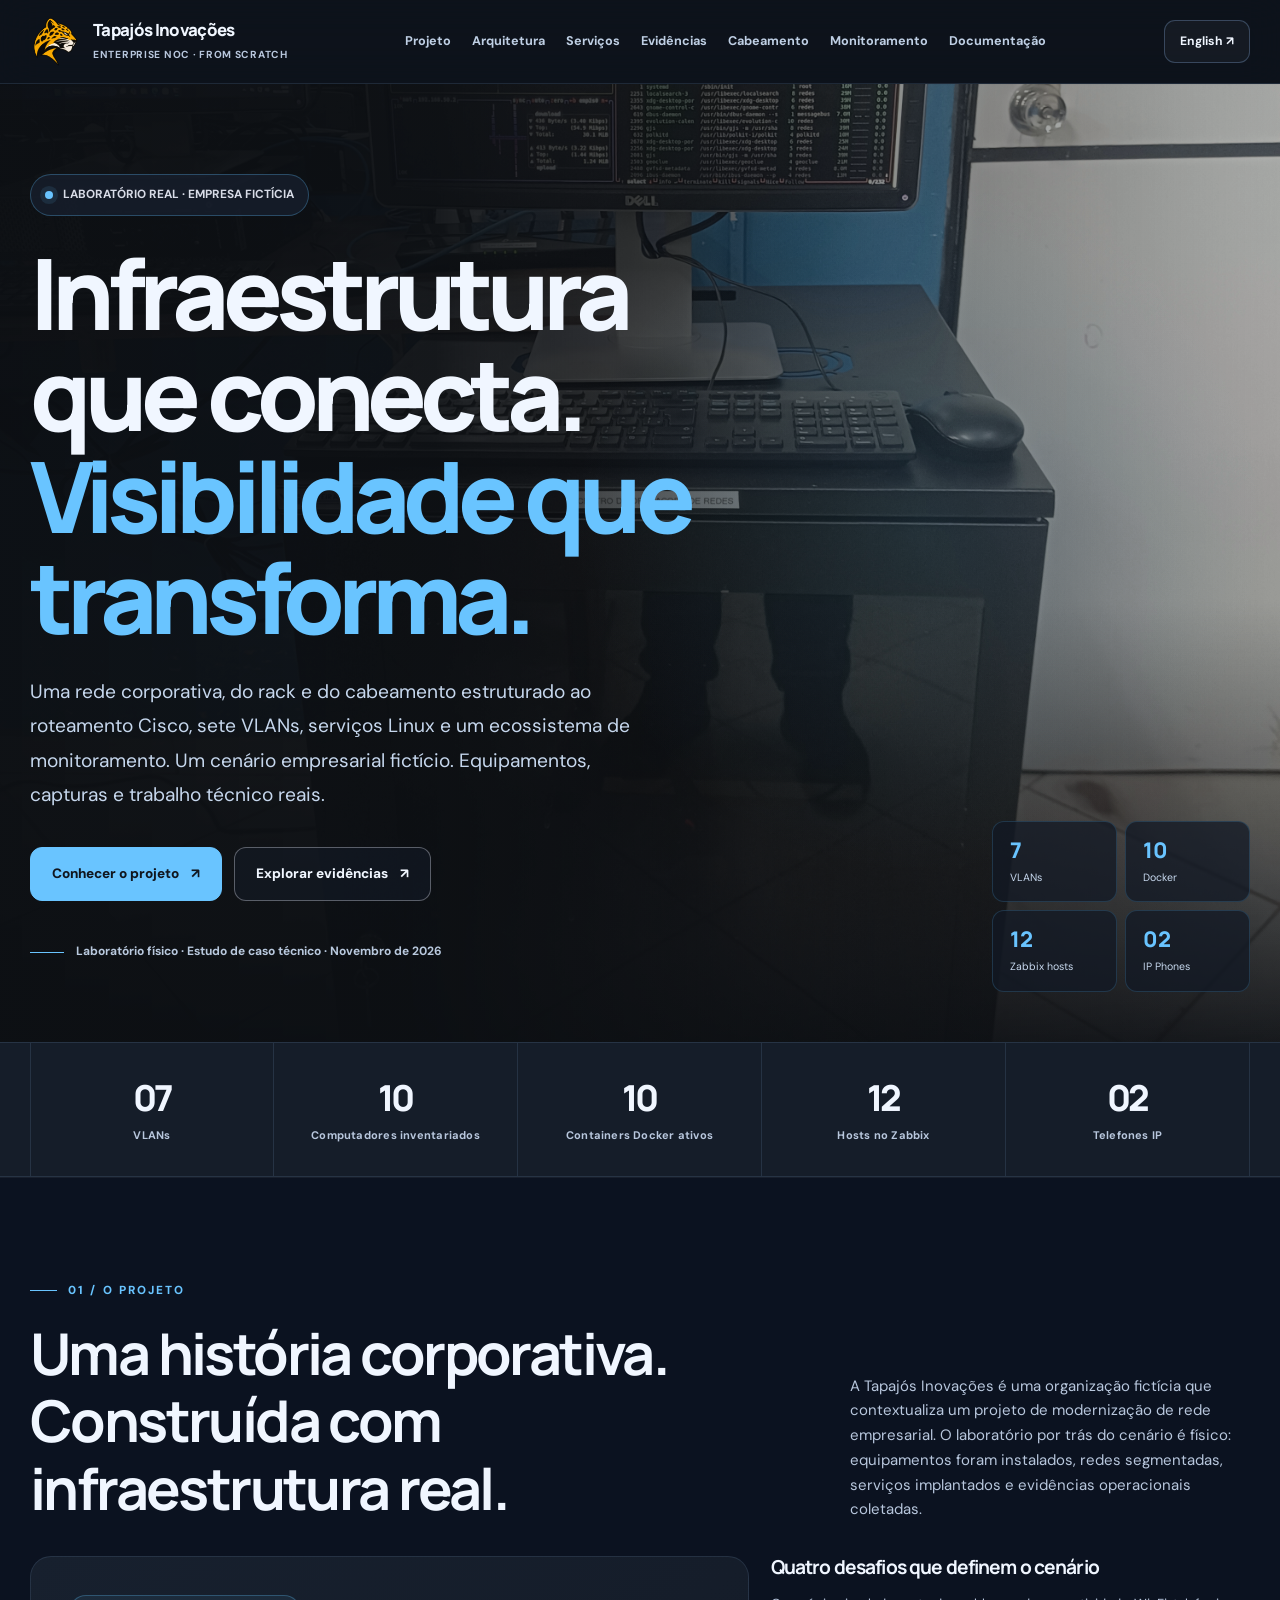
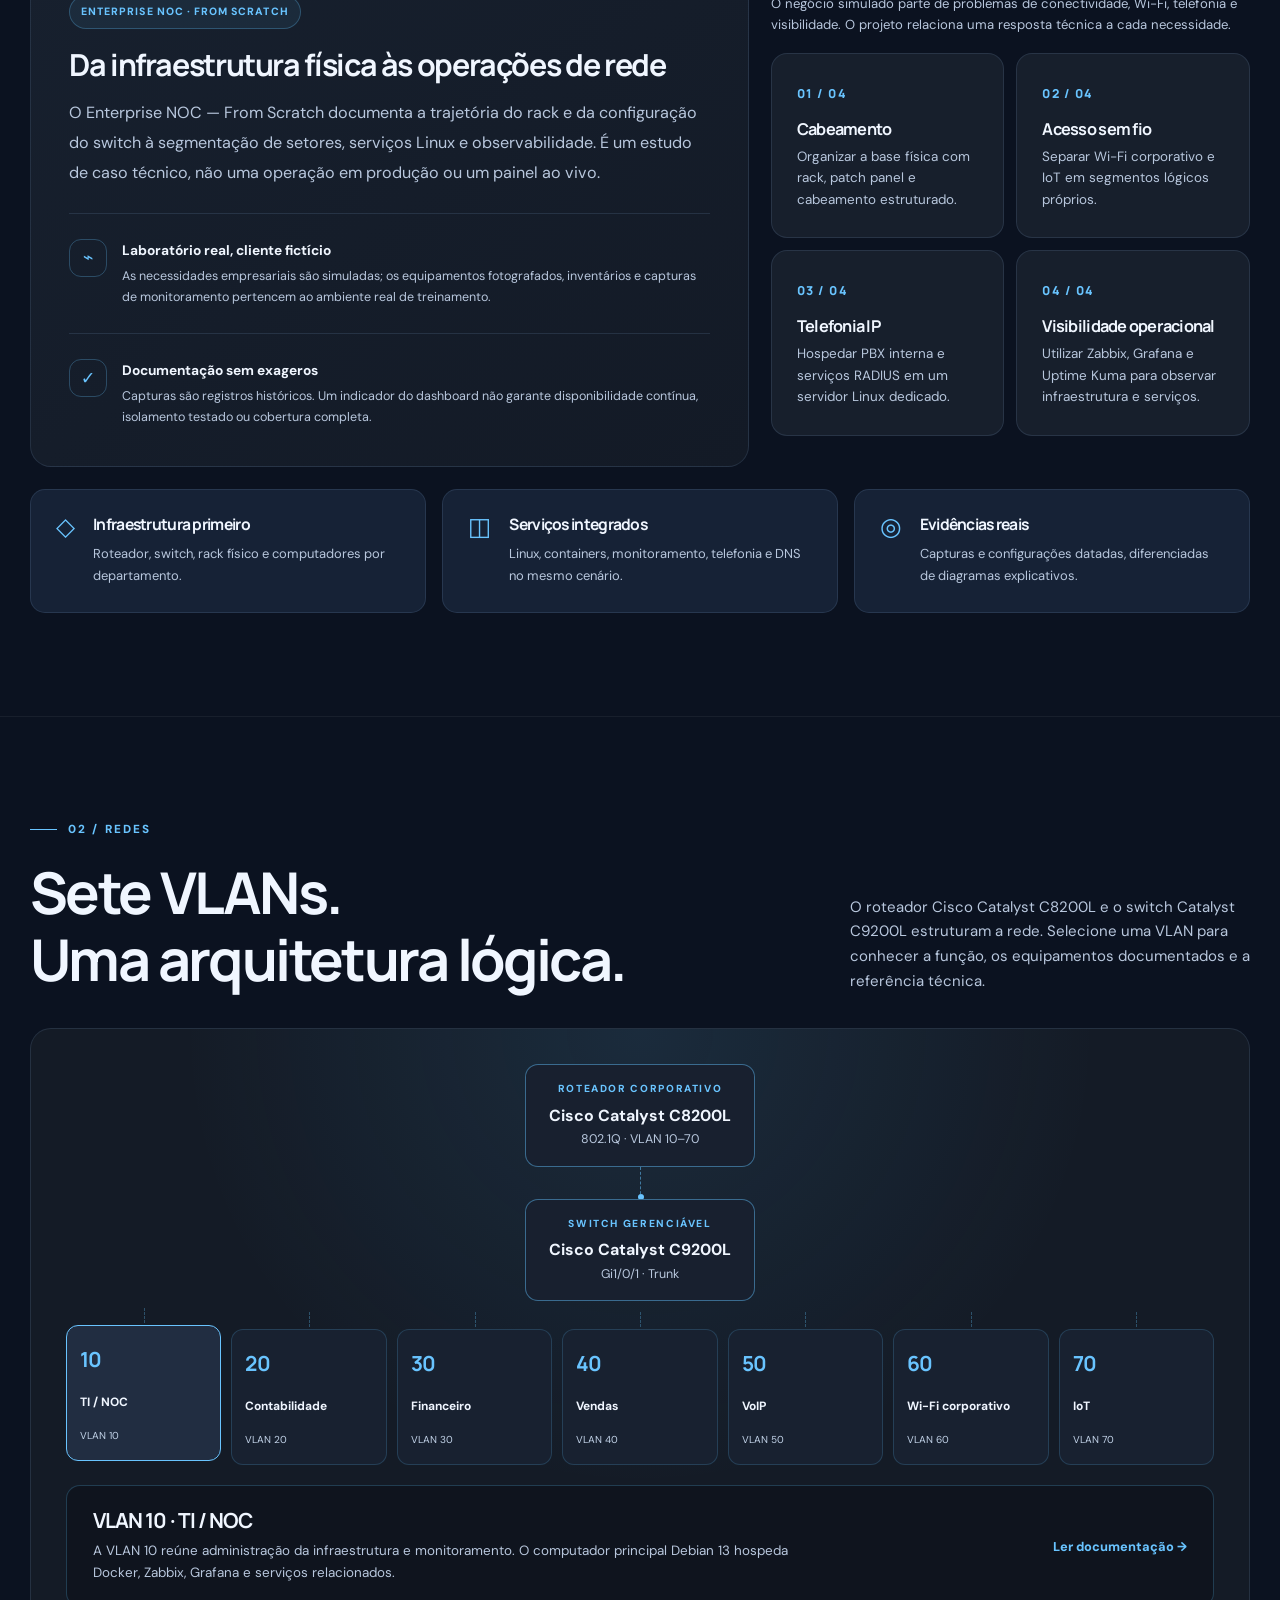
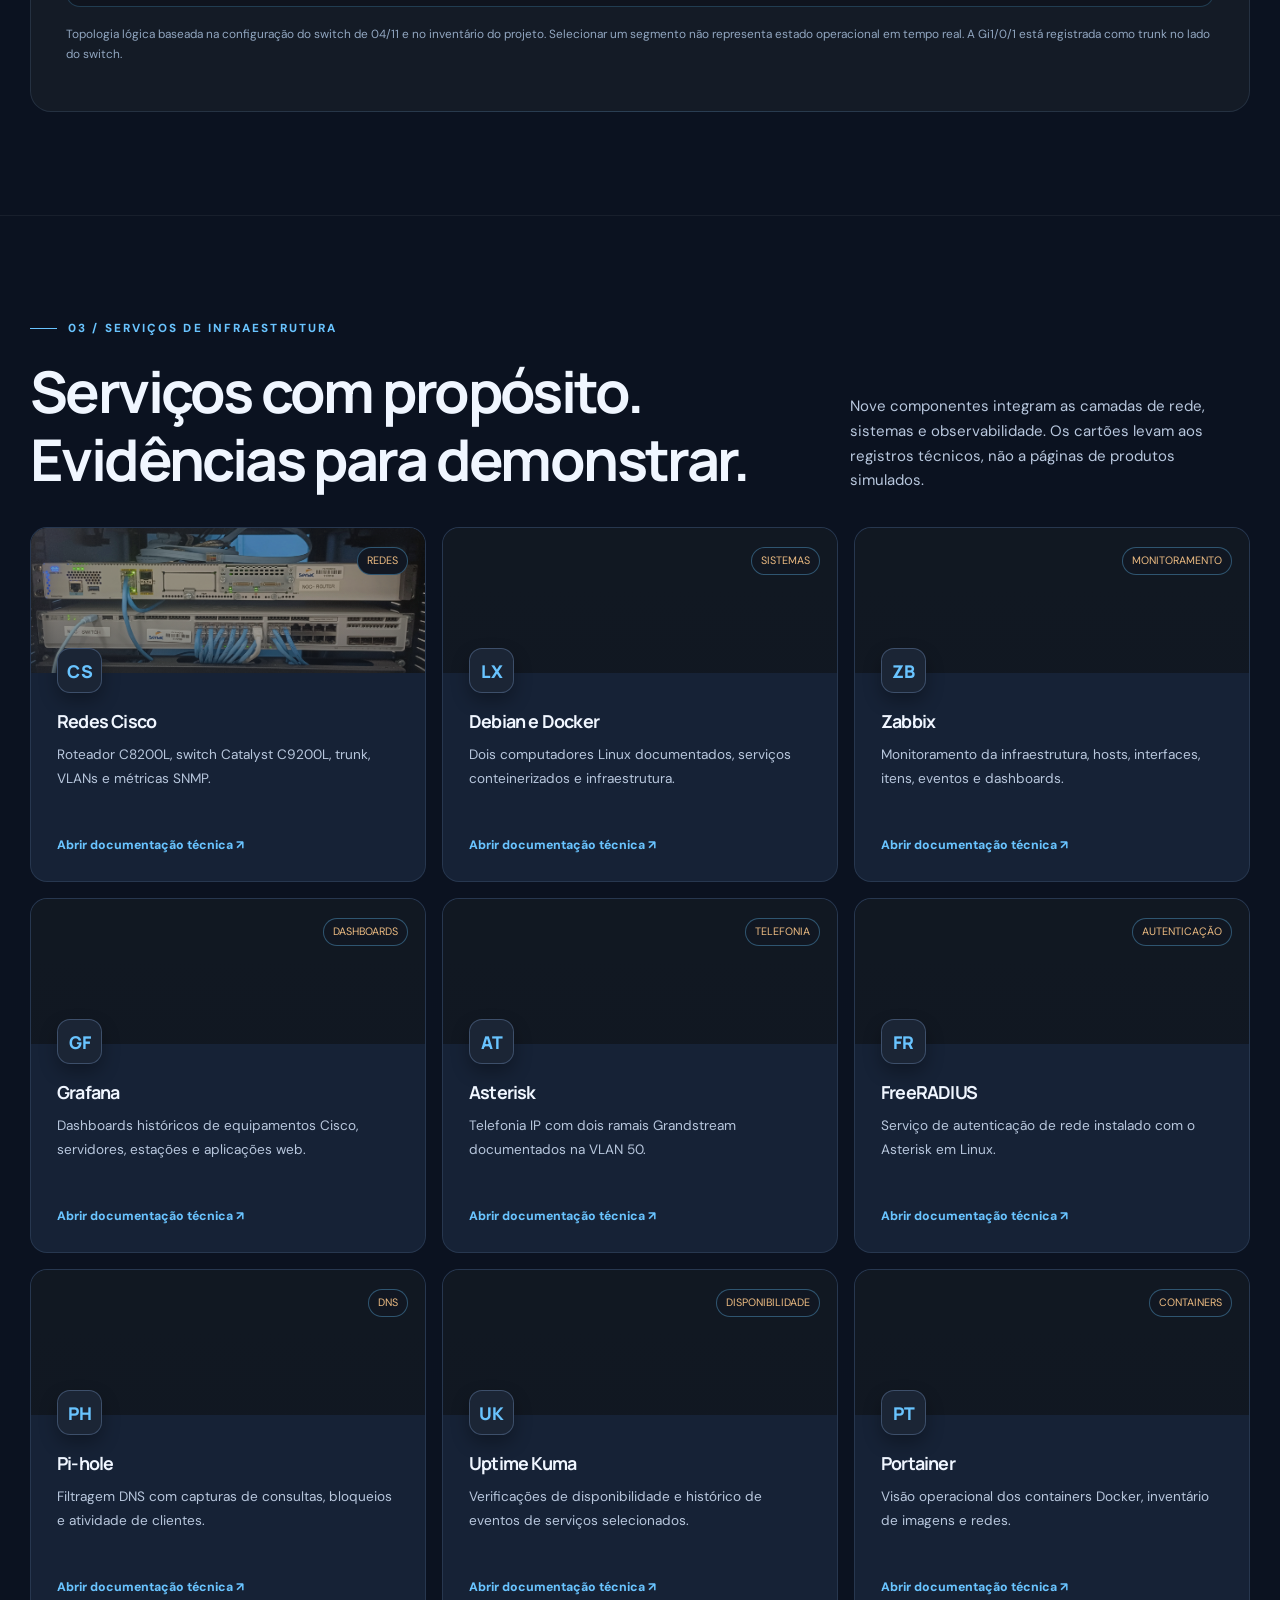
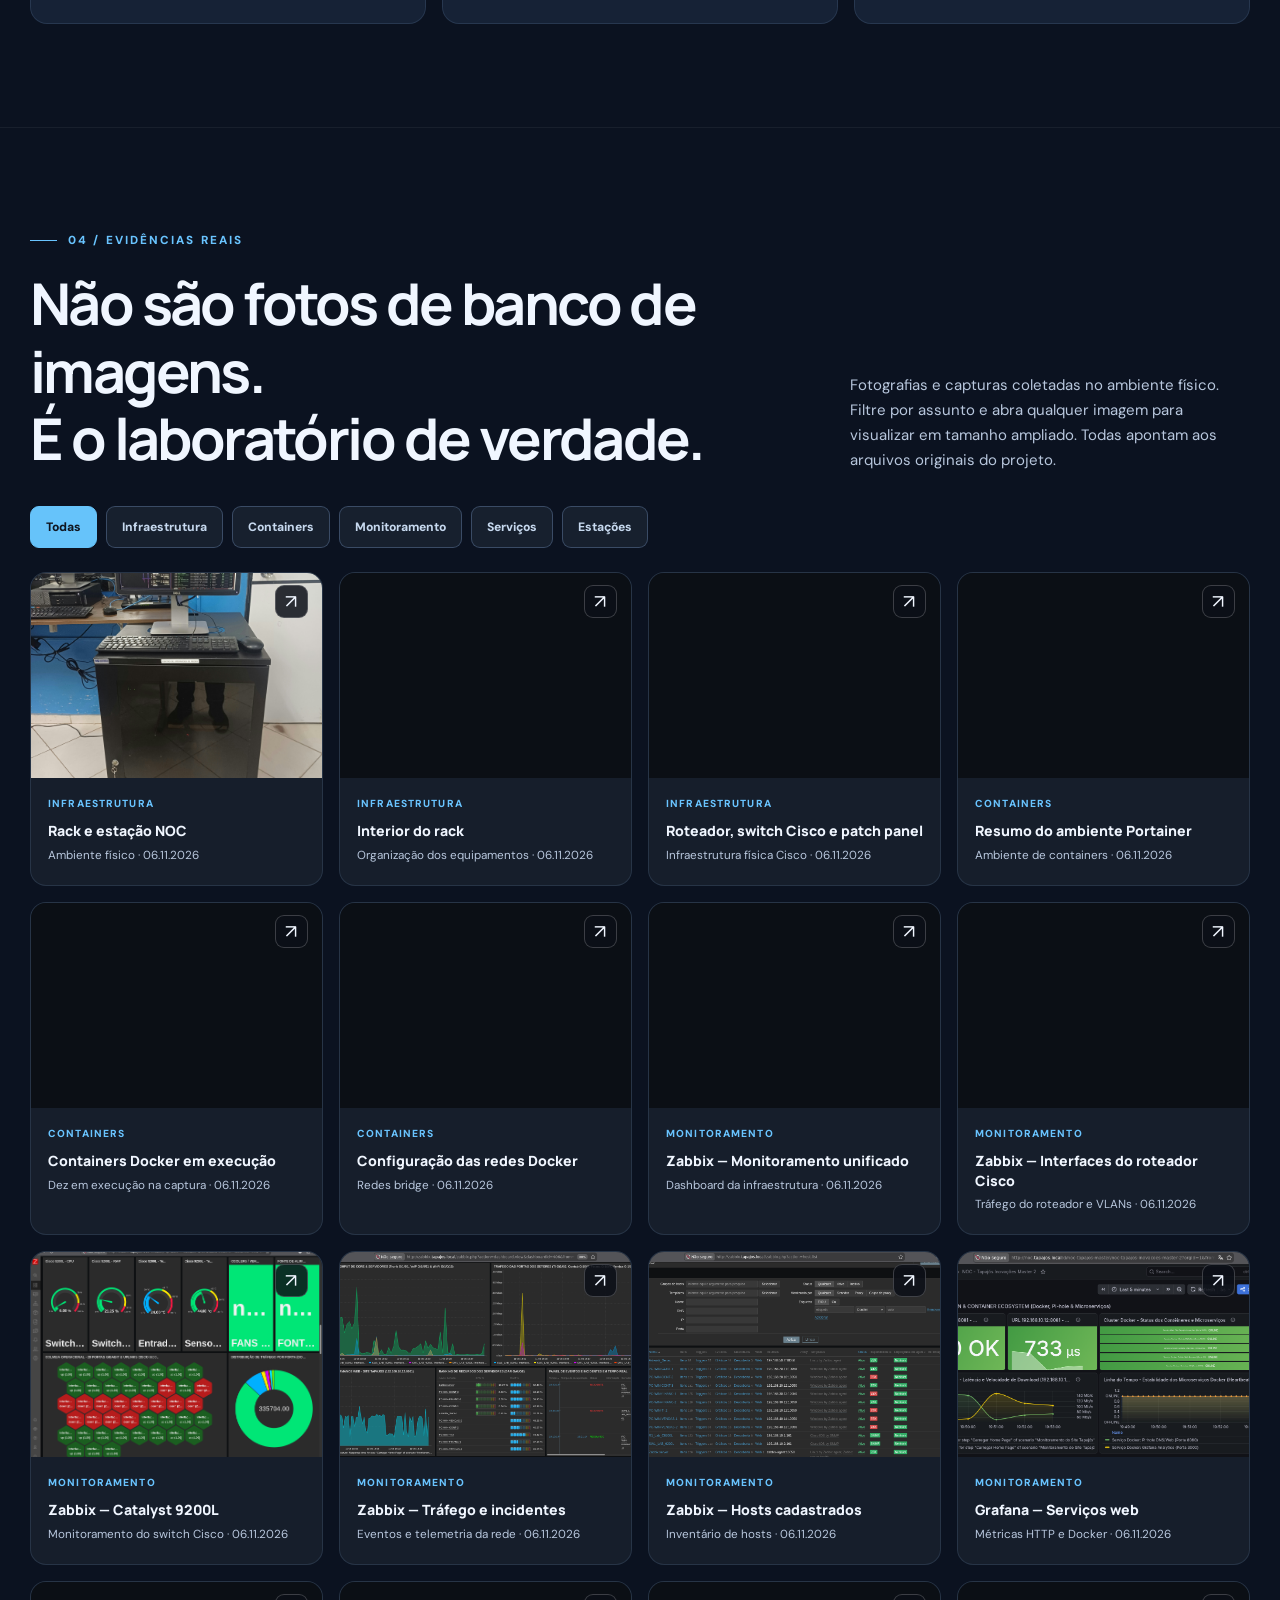
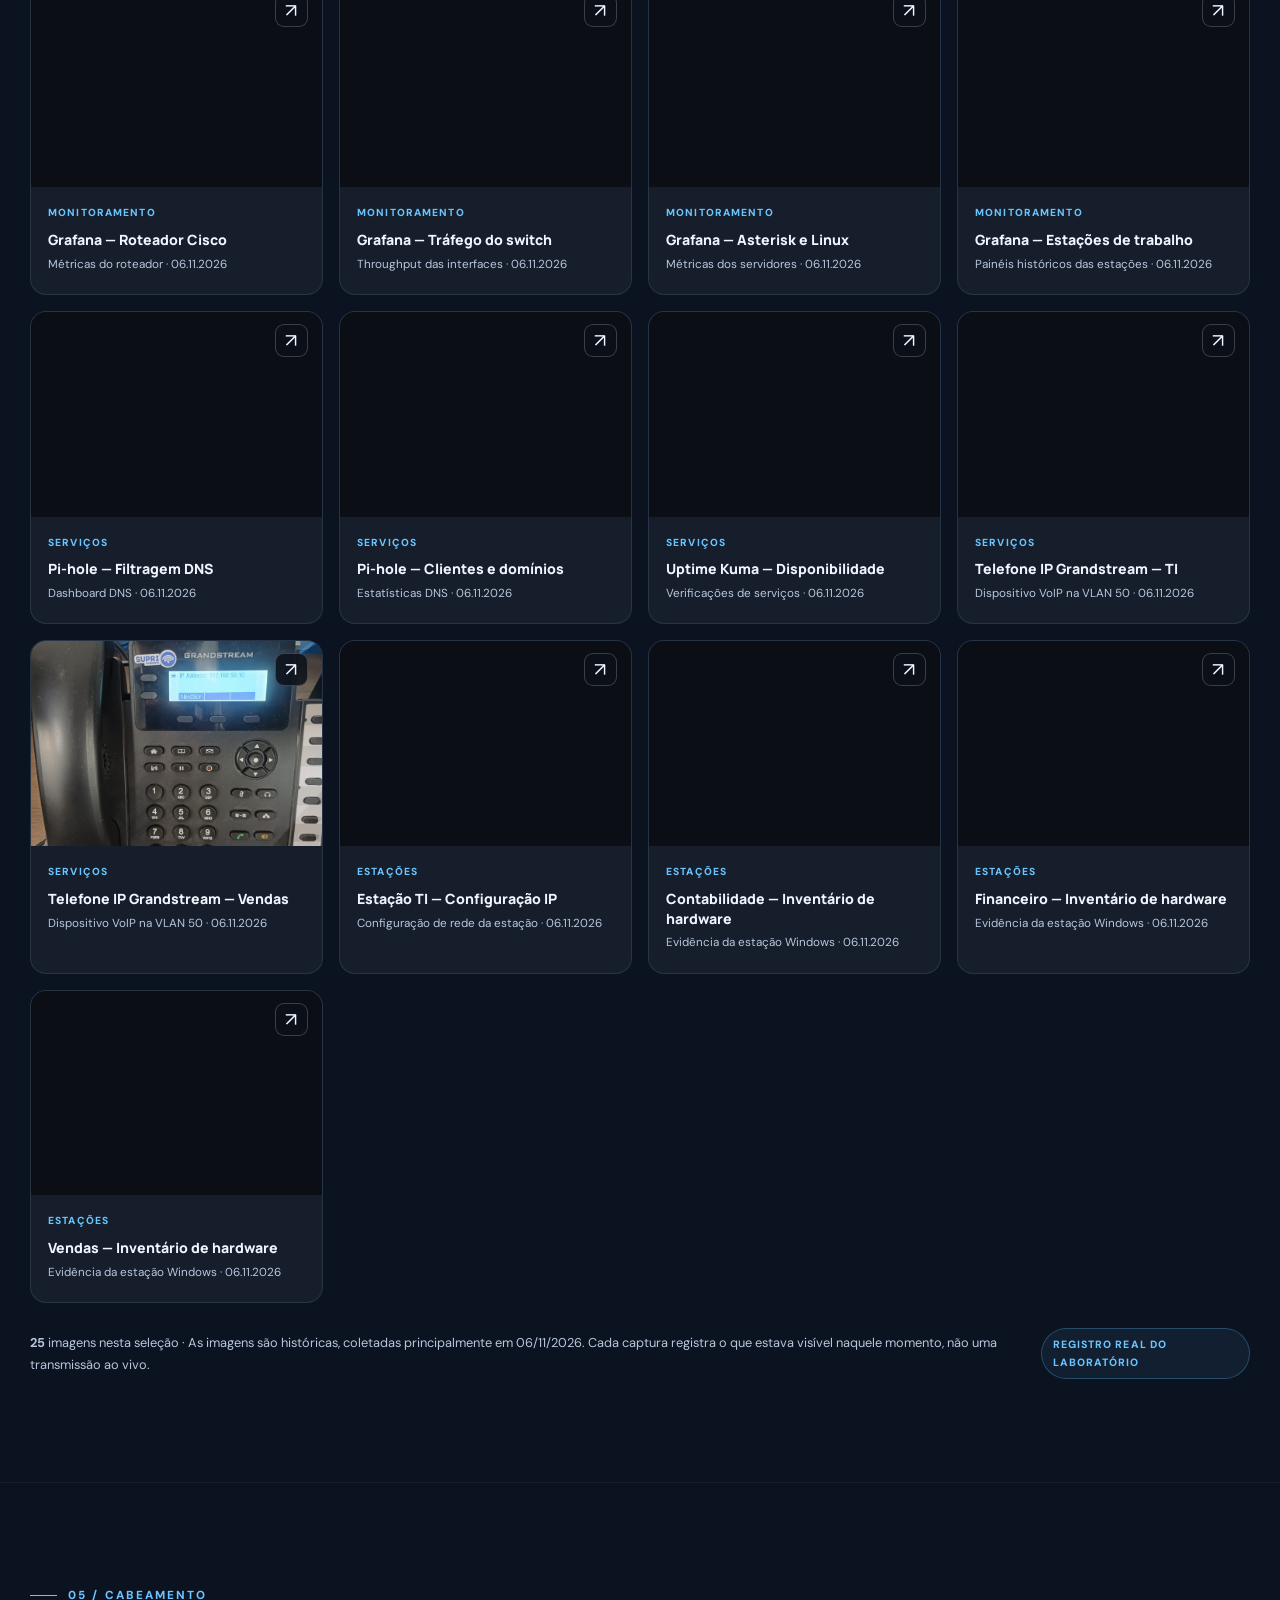
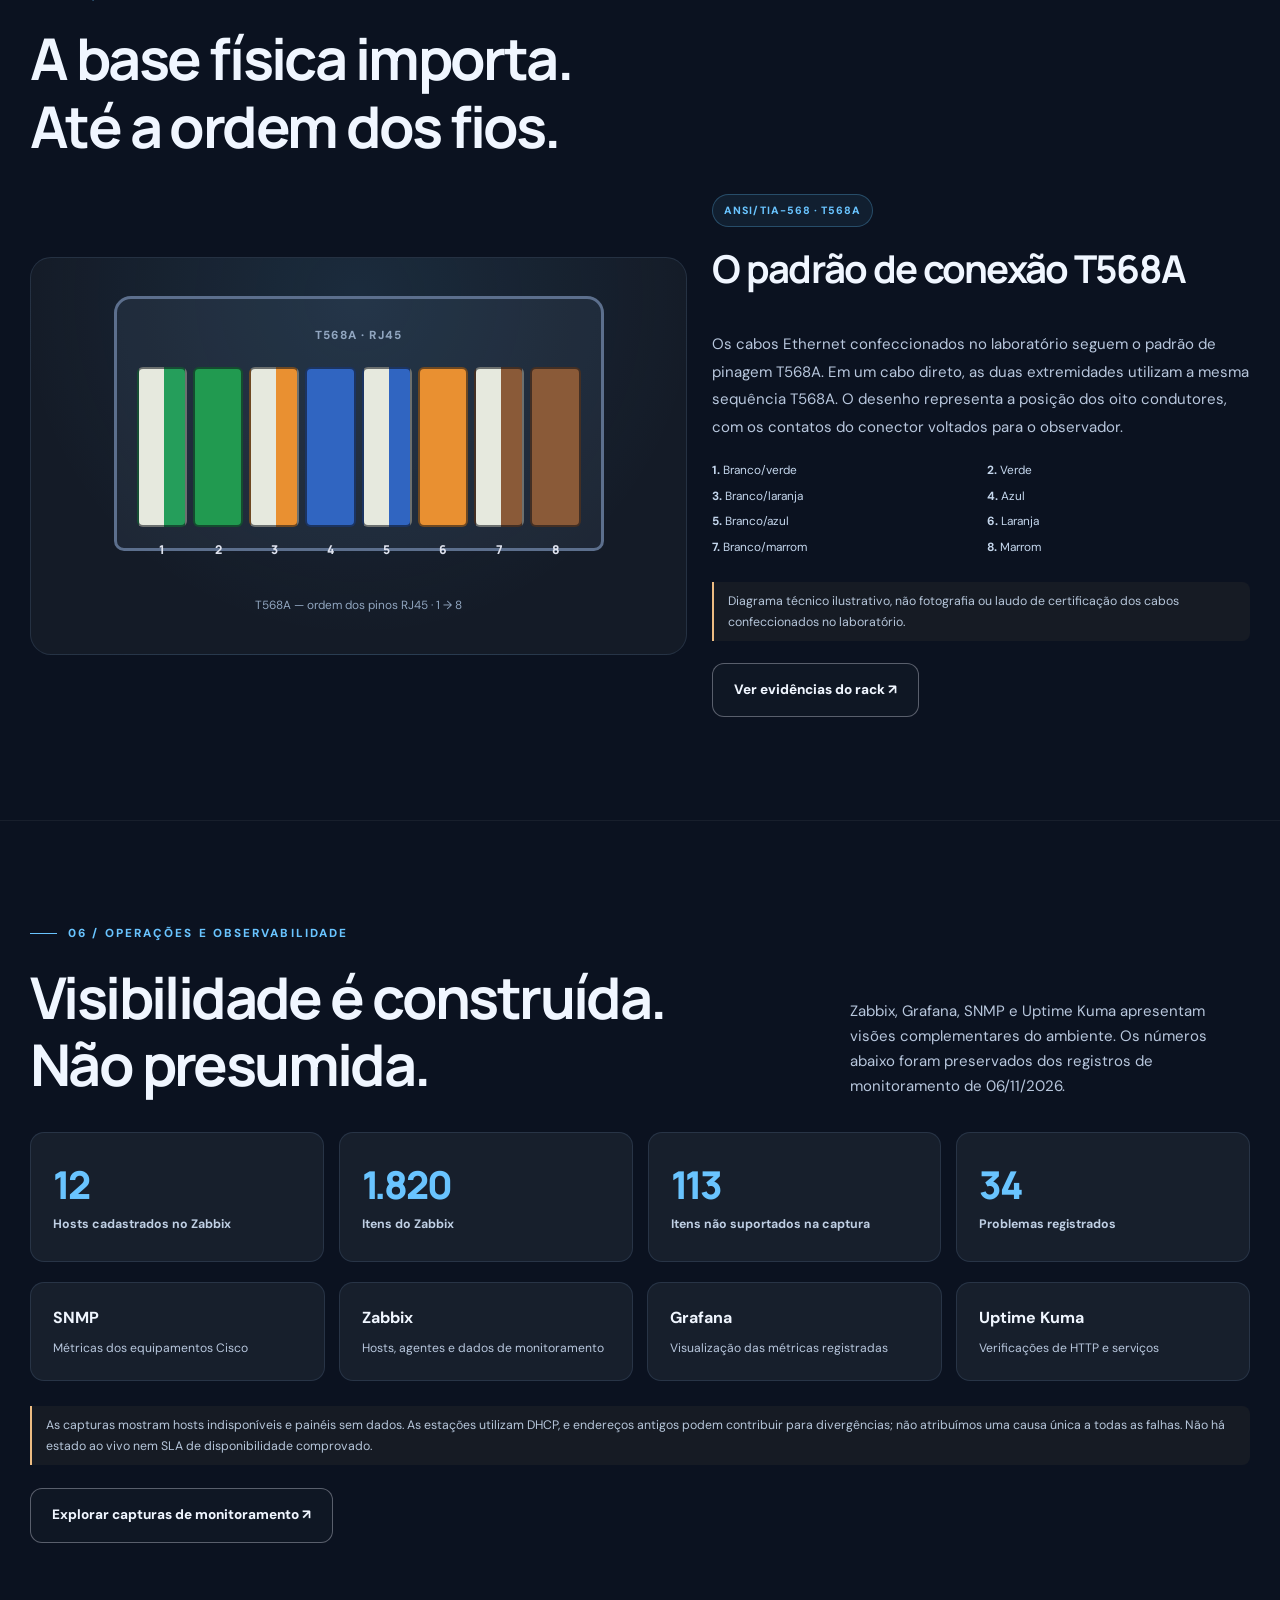
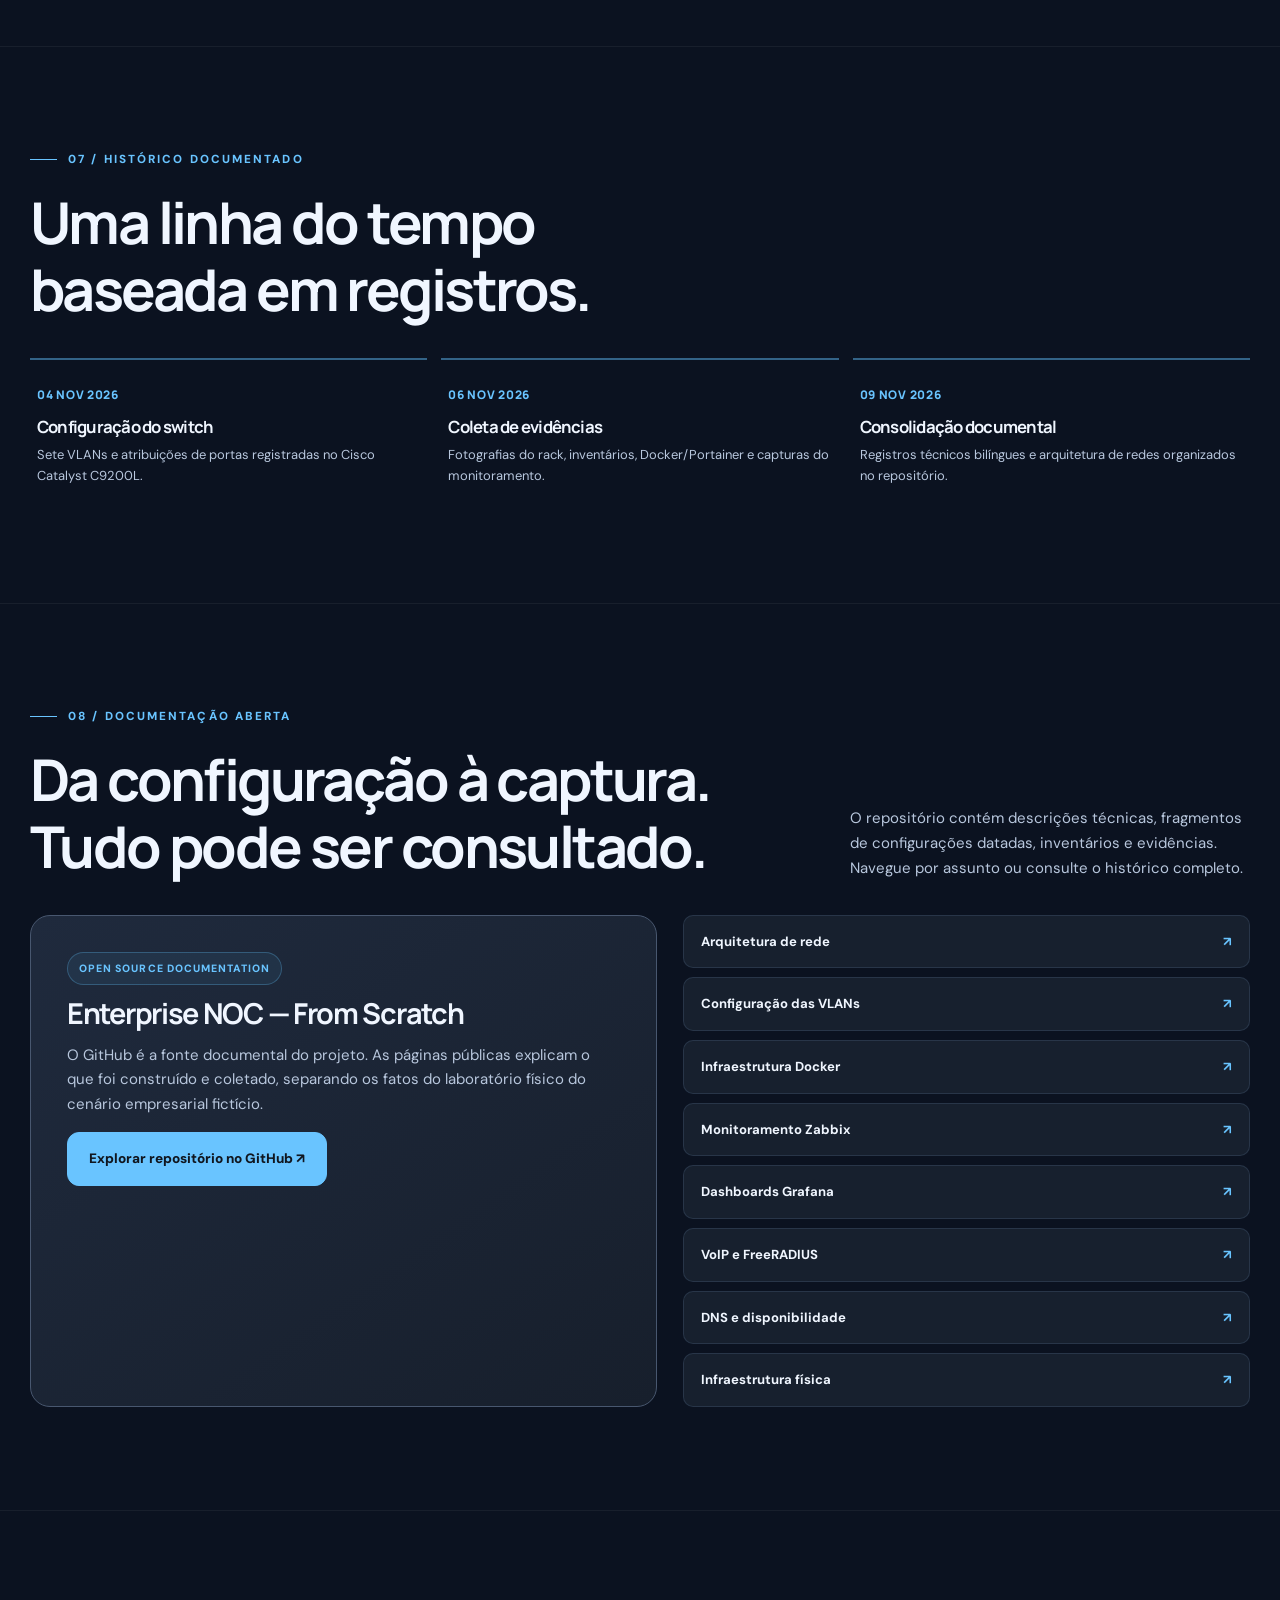
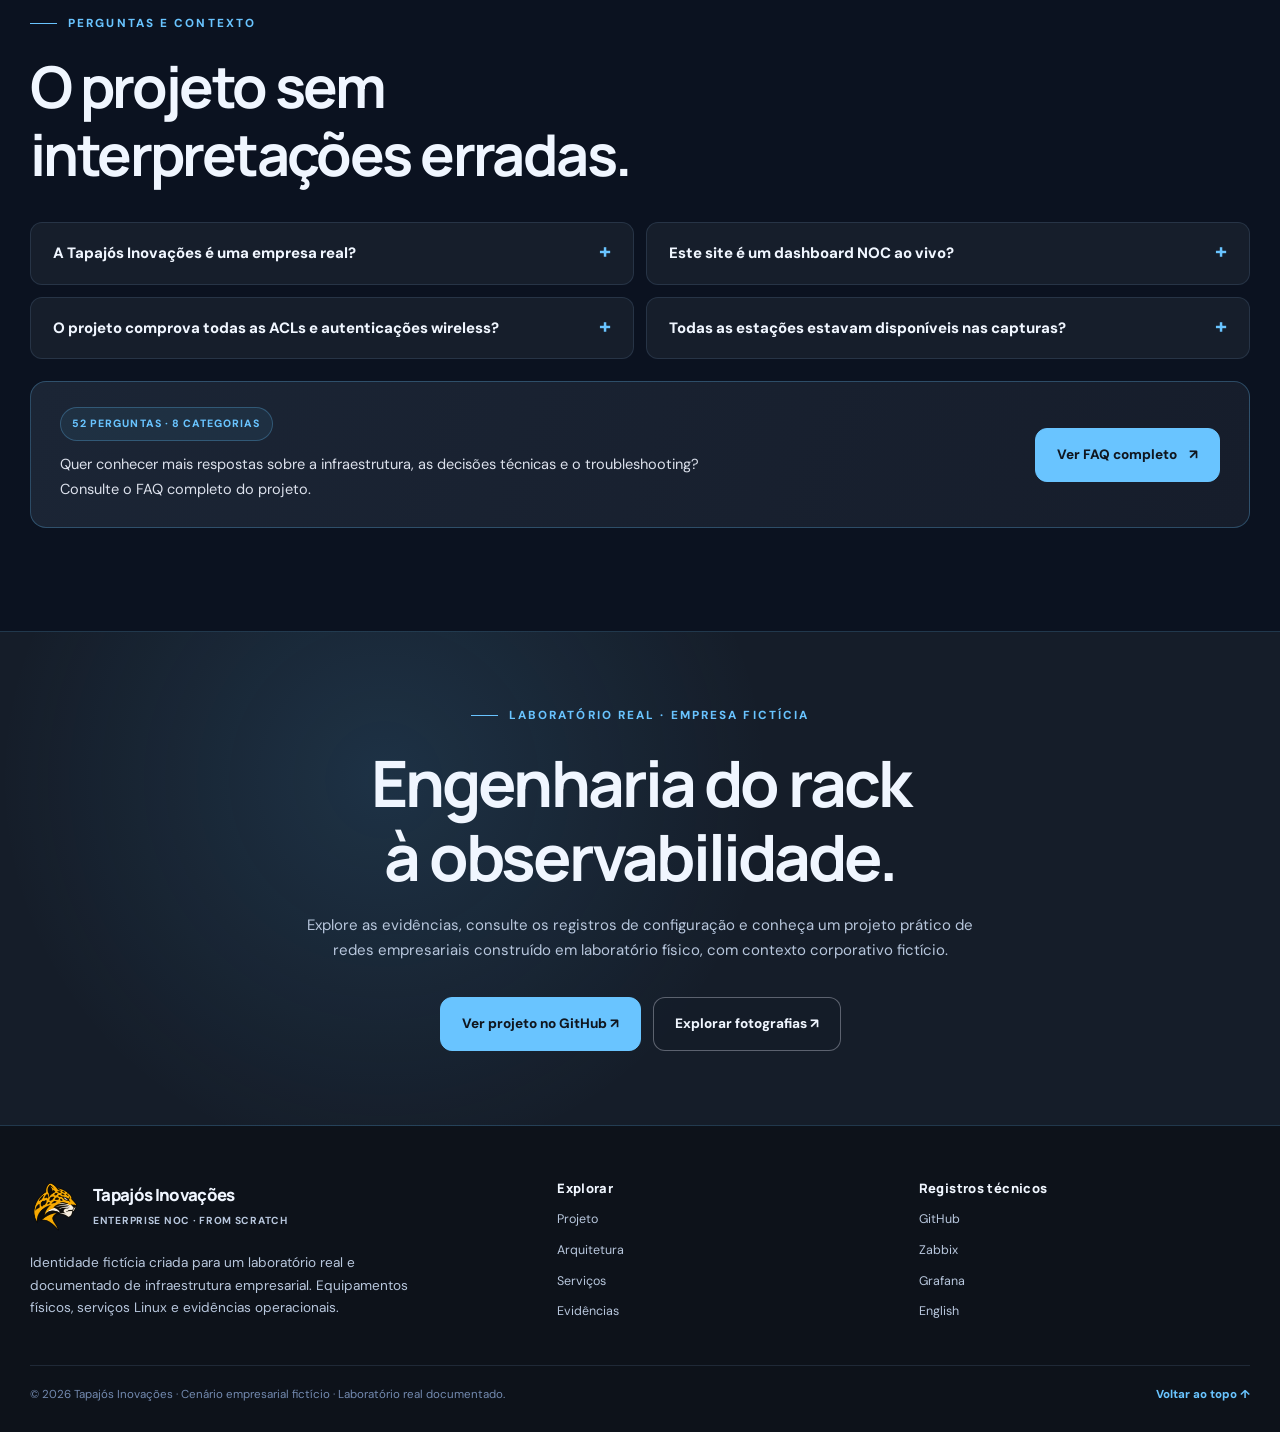
==== commit 08d2aeda: "style(site): replace bilingual site branding with approved golden jaguar" ====
--- a/docs/pt-BR/index.html
+++ b/docs/pt-BR/index.html
@@ -13,7 +13,7 @@
 <link rel="canonical" href="https://kayo-willian.github.io/enterprise-noc-from-scratch/pt-BR/">
 <link rel="alternate" hreflang="en" href="https://kayo-willian.github.io/enterprise-noc-from-scratch/">
 <link rel="alternate" hreflang="pt-BR" href="https://kayo-willian.github.io/enterprise-noc-from-scratch/pt-BR/">
-<link rel="icon" type="image/svg+xml" href="../assets/brand/tapajos-favicon.svg">
+<link rel="icon" type="image/png" href="../assets/brand/tapajos-jaguar-favicon.png">
 <link rel="preload" as="image" href="../assets/images/physical/network-infrastructure-overview.jpg">
 <link rel="stylesheet" href="../assets/css/site.css">
 <script defer src="../assets/js/site.js"></script>
@@ -24,7 +24,7 @@
 <div class="reading-line" aria-hidden="true"></div>
 <header class="site-head">
  <div class="nav">
-  <a href="#top" class="brand" aria-label="Tapajós Inovações — Enterprise NOC"><img width="51" height="51" src="../assets/brand/tapajos-emblem.svg" alt=""><span><span class="brand-name">Tapajós Inovações</span><span class="brand-sub">Enterprise NOC · From Scratch</span></span></a>
+  <a href="#top" class="brand" aria-label="Tapajós Inovações — Enterprise NOC"><img width="51" height="51" src="../assets/brand/tapajos-jaguar-logo.png" alt=""><span><span class="brand-name">Tapajós Inovações</span><span class="brand-sub">Enterprise NOC · From Scratch</span></span></a>
   <nav id="primary-nav" class="nav-links" aria-label="Navegação principal"><a href="#about">Projeto</a>
 <a href="#architecture">Arquitetura</a>
 <a href="#services">Serviços</a>
@@ -158,7 +158,7 @@
 <details><summary>Todas as estações estavam disponíveis nas capturas?</summary><p>Não. Os registros históricos incluem agentes indisponíveis e itens não suportados. O portal apresenta essas constatações sem adulterar os resultados.</p></details></div><div class="faq-more"><div class="faq-more-copy"><span class="chip">52 PERGUNTAS · 8 CATEGORIAS</span><p>Quer conhecer mais respostas sobre a infraestrutura, as decisões técnicas e o troubleshooting? Consulte o FAQ completo do projeto.</p></div><a class="btn btn-main" href="https://github.com/kayo-willian/enterprise-noc-from-scratch/blob/main/docs/pt-BR/faq/perguntas-frequentes.md" target="_blank" rel="noopener noreferrer">Ver FAQ completo <span aria-hidden="true">↗</span></a></div></div></section>
 <section class="end-cta"><div class="wrap"><div class="kicker eyebrow" style="justify-content:center">LABORATÓRIO REAL · EMPRESA FICTÍCIA</div><h2>Engenharia do rack<br>à observabilidade.</h2><p>Explore as evidências, consulte os registros de configuração e conheça um projeto prático de redes empresariais construído em laboratório físico, com contexto corporativo fictício.</p><div class="actions"><a class="btn btn-main" href="https://github.com/kayo-willian/enterprise-noc-from-scratch" target="_blank" rel="noopener noreferrer">Ver projeto no GitHub ↗</a><a class="btn btn-outline" href="#evidence">Explorar fotografias ↗</a></div></div></section>
 </main>
-<footer class="site-foot"><div class="wrap"><div class="foot-main"><div><a class="brand" href="#top"><img src="../assets/brand/tapajos-emblem.svg" width="51" height="51" alt=""><span><span class="brand-name">Tapajós Inovações</span><span class="brand-sub">Enterprise NOC · From Scratch</span></span></a><p style="margin-top:20px">Identidade fictícia criada para um laboratório real e documentado de infraestrutura empresarial. Equipamentos físicos, serviços Linux e evidências operacionais.</p></div><div><h4 class="foot-head">Explorar</h4><nav class="foot-links" aria-label="Explorar"><a href="#about">Projeto</a><a href="#architecture">Arquitetura</a><a href="#services">Serviços</a><a href="#evidence">Evidências</a></nav></div><div><h4 class="foot-head">Registros técnicos</h4><nav class="foot-links" aria-label="Registros técnicos"><a href="https://github.com/kayo-willian/enterprise-noc-from-scratch" target="_blank" rel="noopener noreferrer">GitHub</a><a href="https://github.com/kayo-willian/enterprise-noc-from-scratch/blob/main/docs/pt-BR/monitoramento/zabbix.md" target="_blank" rel="noopener noreferrer">Zabbix</a><a href="https://github.com/kayo-willian/enterprise-noc-from-scratch/blob/main/docs/pt-BR/monitoramento/grafana.md" target="_blank" rel="noopener noreferrer">Grafana</a><a href="../index.html">English</a></nav></div></div><div class="foot-bottom"><span>© 2026 Tapajós Inovações · Cenário empresarial fictício · Laboratório real documentado.</span><a href="#top" class="back-top">Voltar ao topo ↑</a></div></div></footer>
+<footer class="site-foot"><div class="wrap"><div class="foot-main"><div><a class="brand" href="#top"><img src="../assets/brand/tapajos-jaguar-logo.png" width="51" height="51" alt=""><span><span class="brand-name">Tapajós Inovações</span><span class="brand-sub">Enterprise NOC · From Scratch</span></span></a><p style="margin-top:20px">Identidade fictícia criada para um laboratório real e documentado de infraestrutura empresarial. Equipamentos físicos, serviços Linux e evidências operacionais.</p></div><div><h4 class="foot-head">Explorar</h4><nav class="foot-links" aria-label="Explorar"><a href="#about">Projeto</a><a href="#architecture">Arquitetura</a><a href="#services">Serviços</a><a href="#evidence">Evidências</a></nav></div><div><h4 class="foot-head">Registros técnicos</h4><nav class="foot-links" aria-label="Registros técnicos"><a href="https://github.com/kayo-willian/enterprise-noc-from-scratch" target="_blank" rel="noopener noreferrer">GitHub</a><a href="https://github.com/kayo-willian/enterprise-noc-from-scratch/blob/main/docs/pt-BR/monitoramento/zabbix.md" target="_blank" rel="noopener noreferrer">Zabbix</a><a href="https://github.com/kayo-willian/enterprise-noc-from-scratch/blob/main/docs/pt-BR/monitoramento/grafana.md" target="_blank" rel="noopener noreferrer">Grafana</a><a href="../index.html">English</a></nav></div></div><div class="foot-bottom"><span>© 2026 Tapajós Inovações · Cenário empresarial fictício · Laboratório real documentado.</span><a href="#top" class="back-top">Voltar ao topo ↑</a></div></div></footer>
 <dialog class="lightbox" id="gallery-dialog" aria-label="04 / EVIDÊNCIAS REAIS"><div class="lightbox-body"><button class="modal-close" type="button" data-close aria-label="Fechar imagem ampliada">✕</button><img class="lightbox-img" data-dialog-image alt=""><div class="lightbox-info"><div><b data-dialog-title></b><small data-dialog-subtitle></small></div><div class="modal-controls"><button type="button" data-prev aria-label="Imagem anterior">←</button><button type="button" data-next aria-label="Próxima imagem">→</button></div></div></div></dialog>
 </body>
 </html>
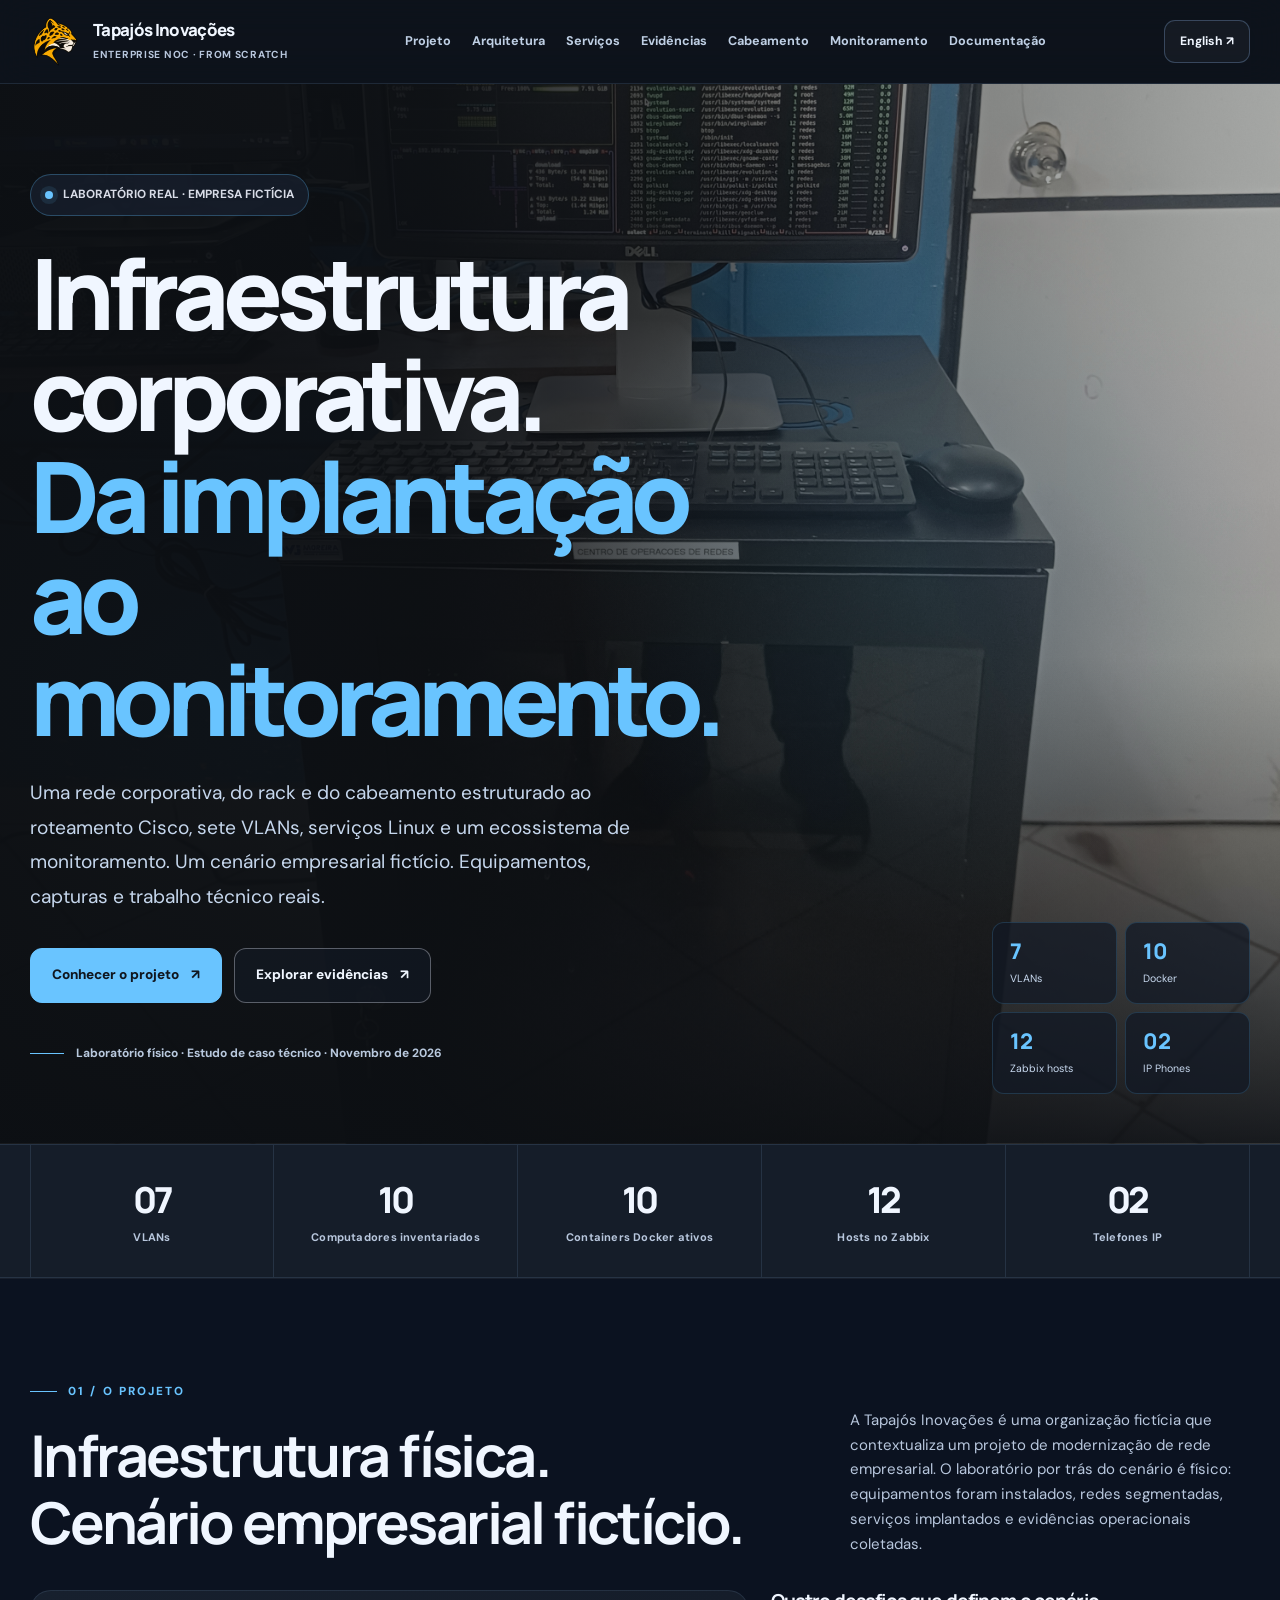
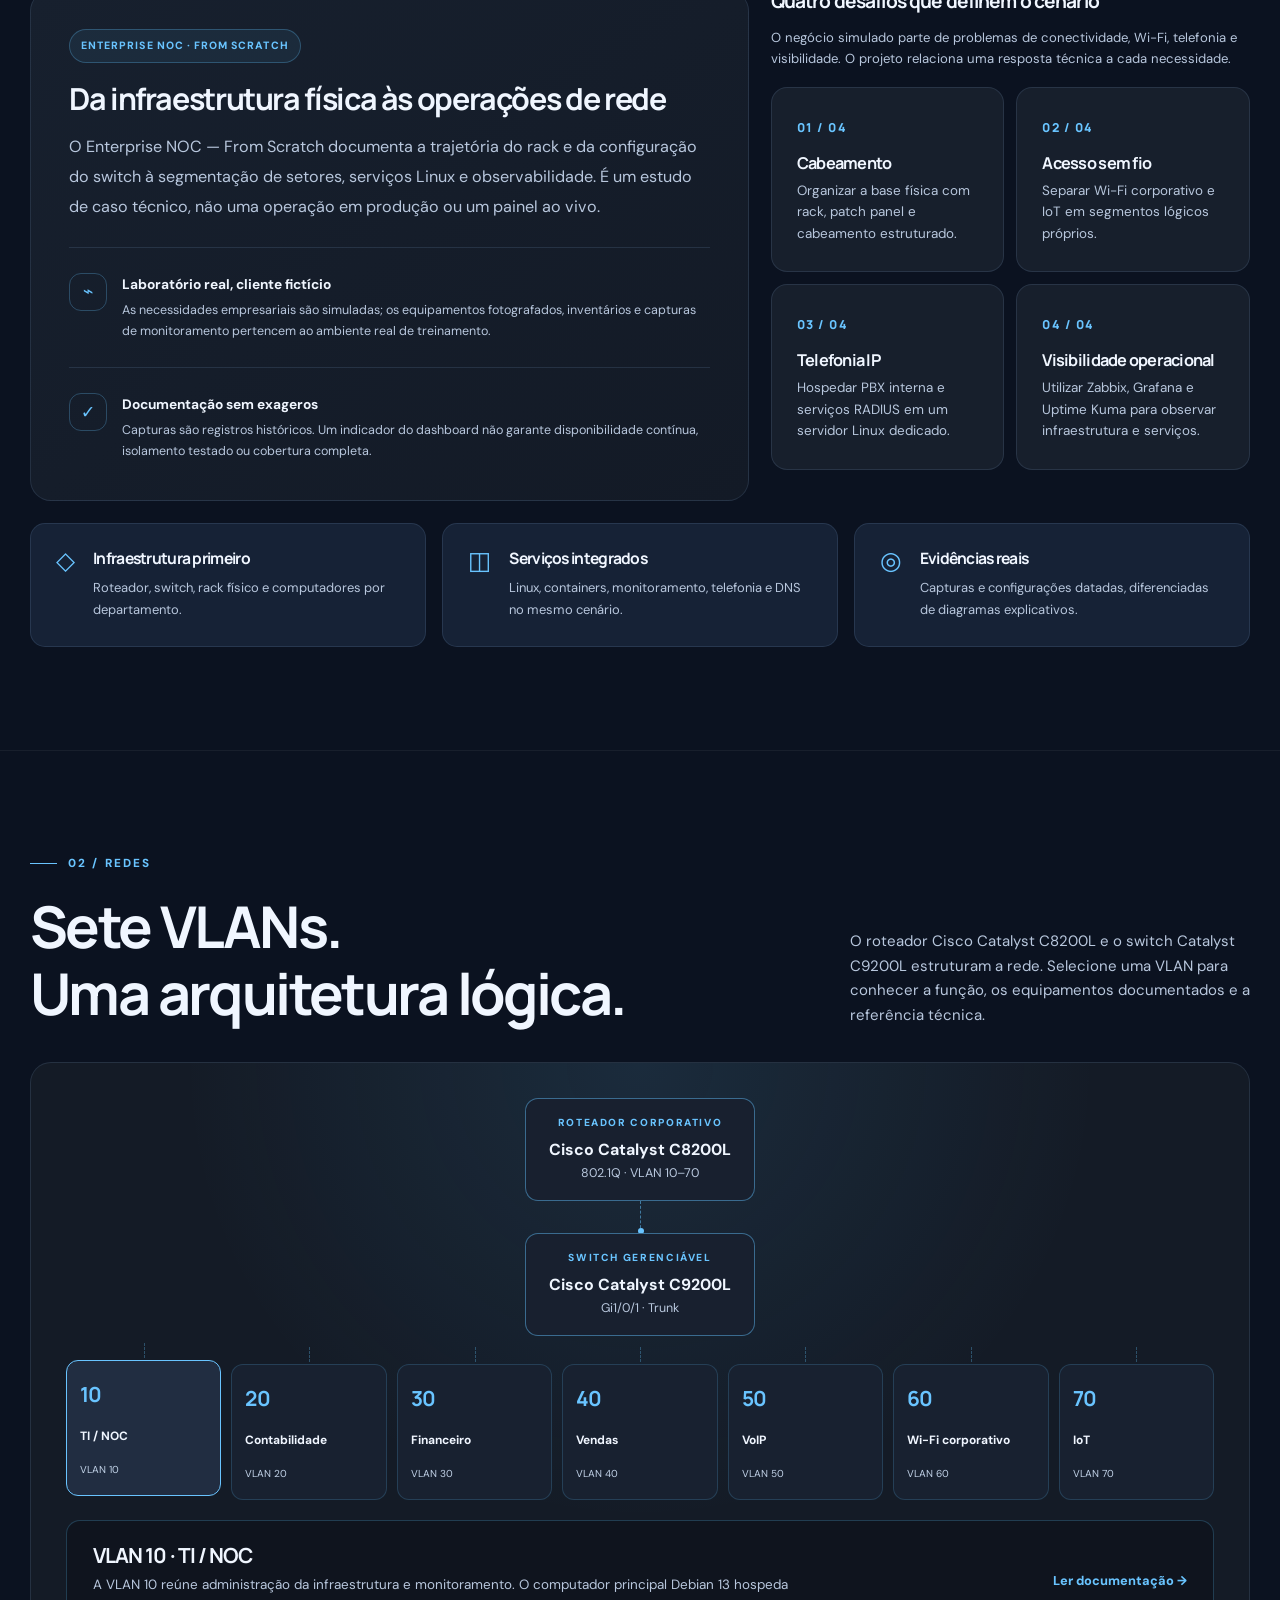
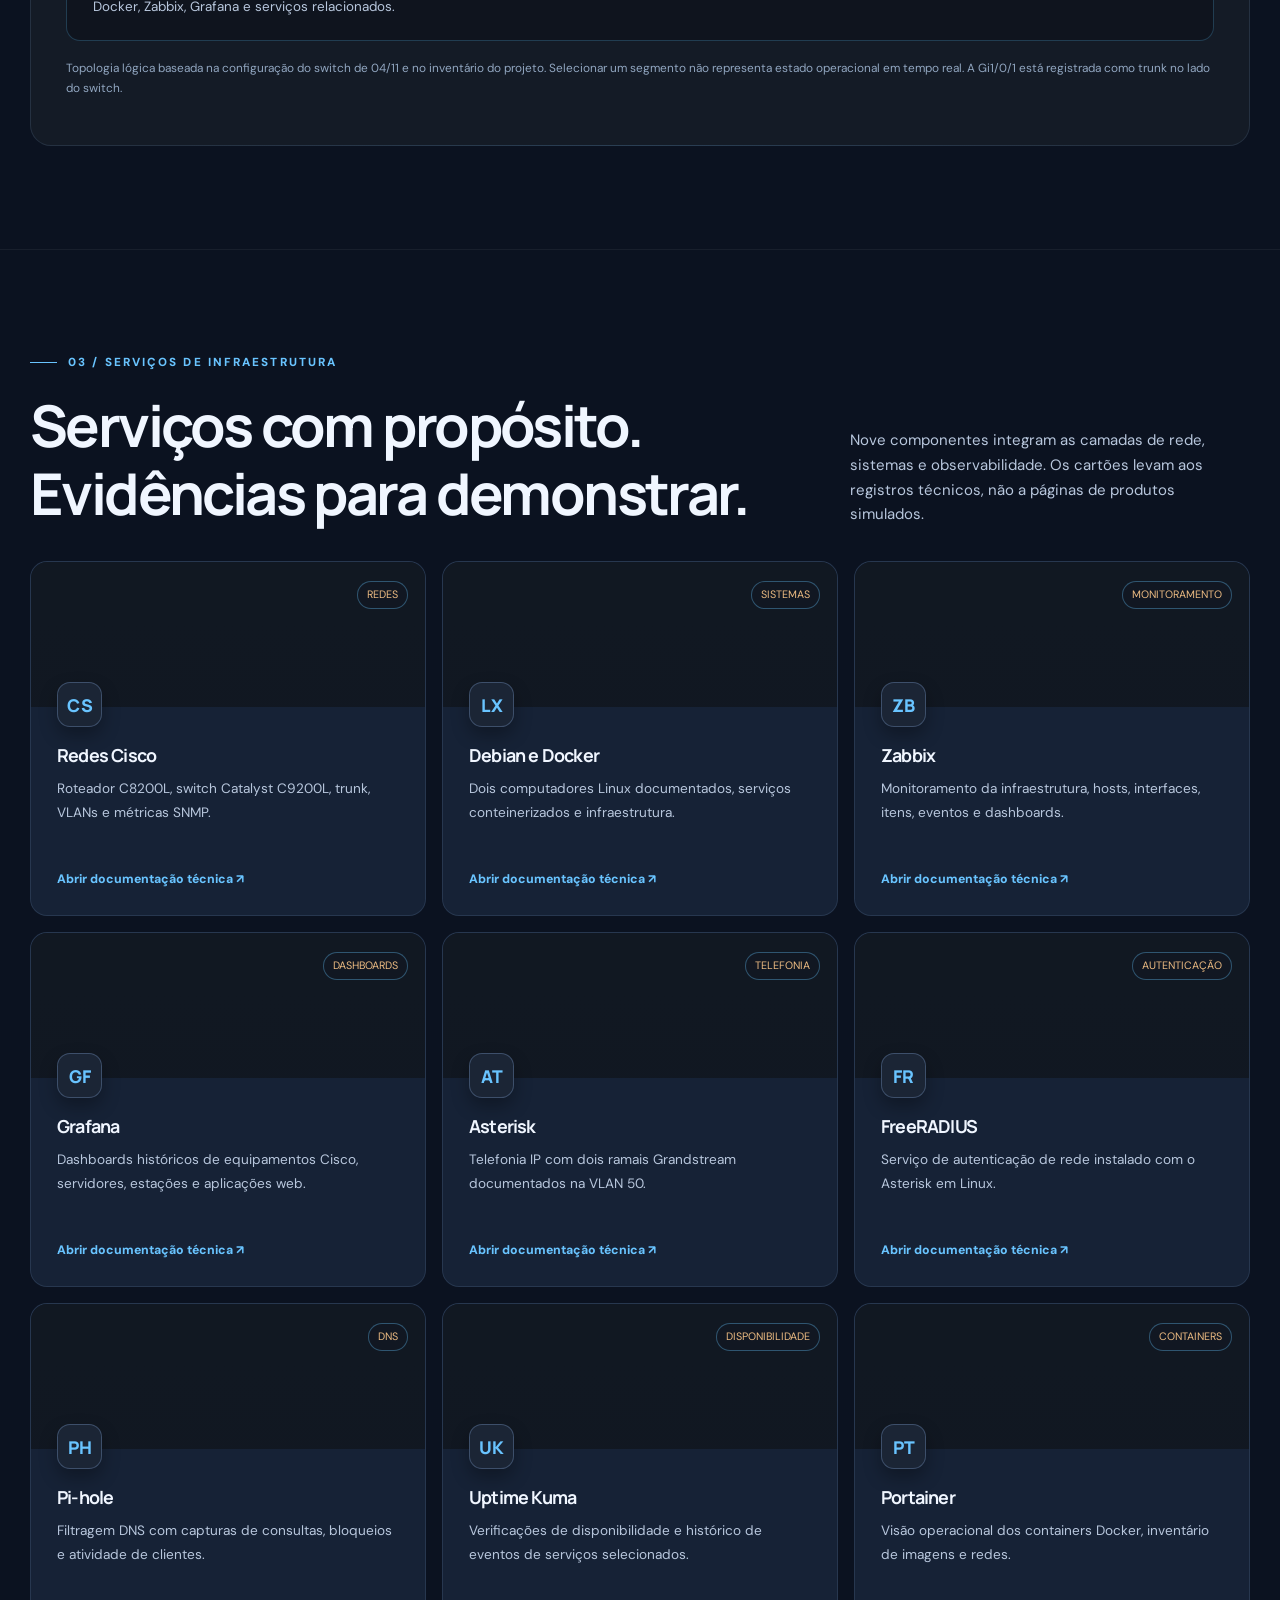
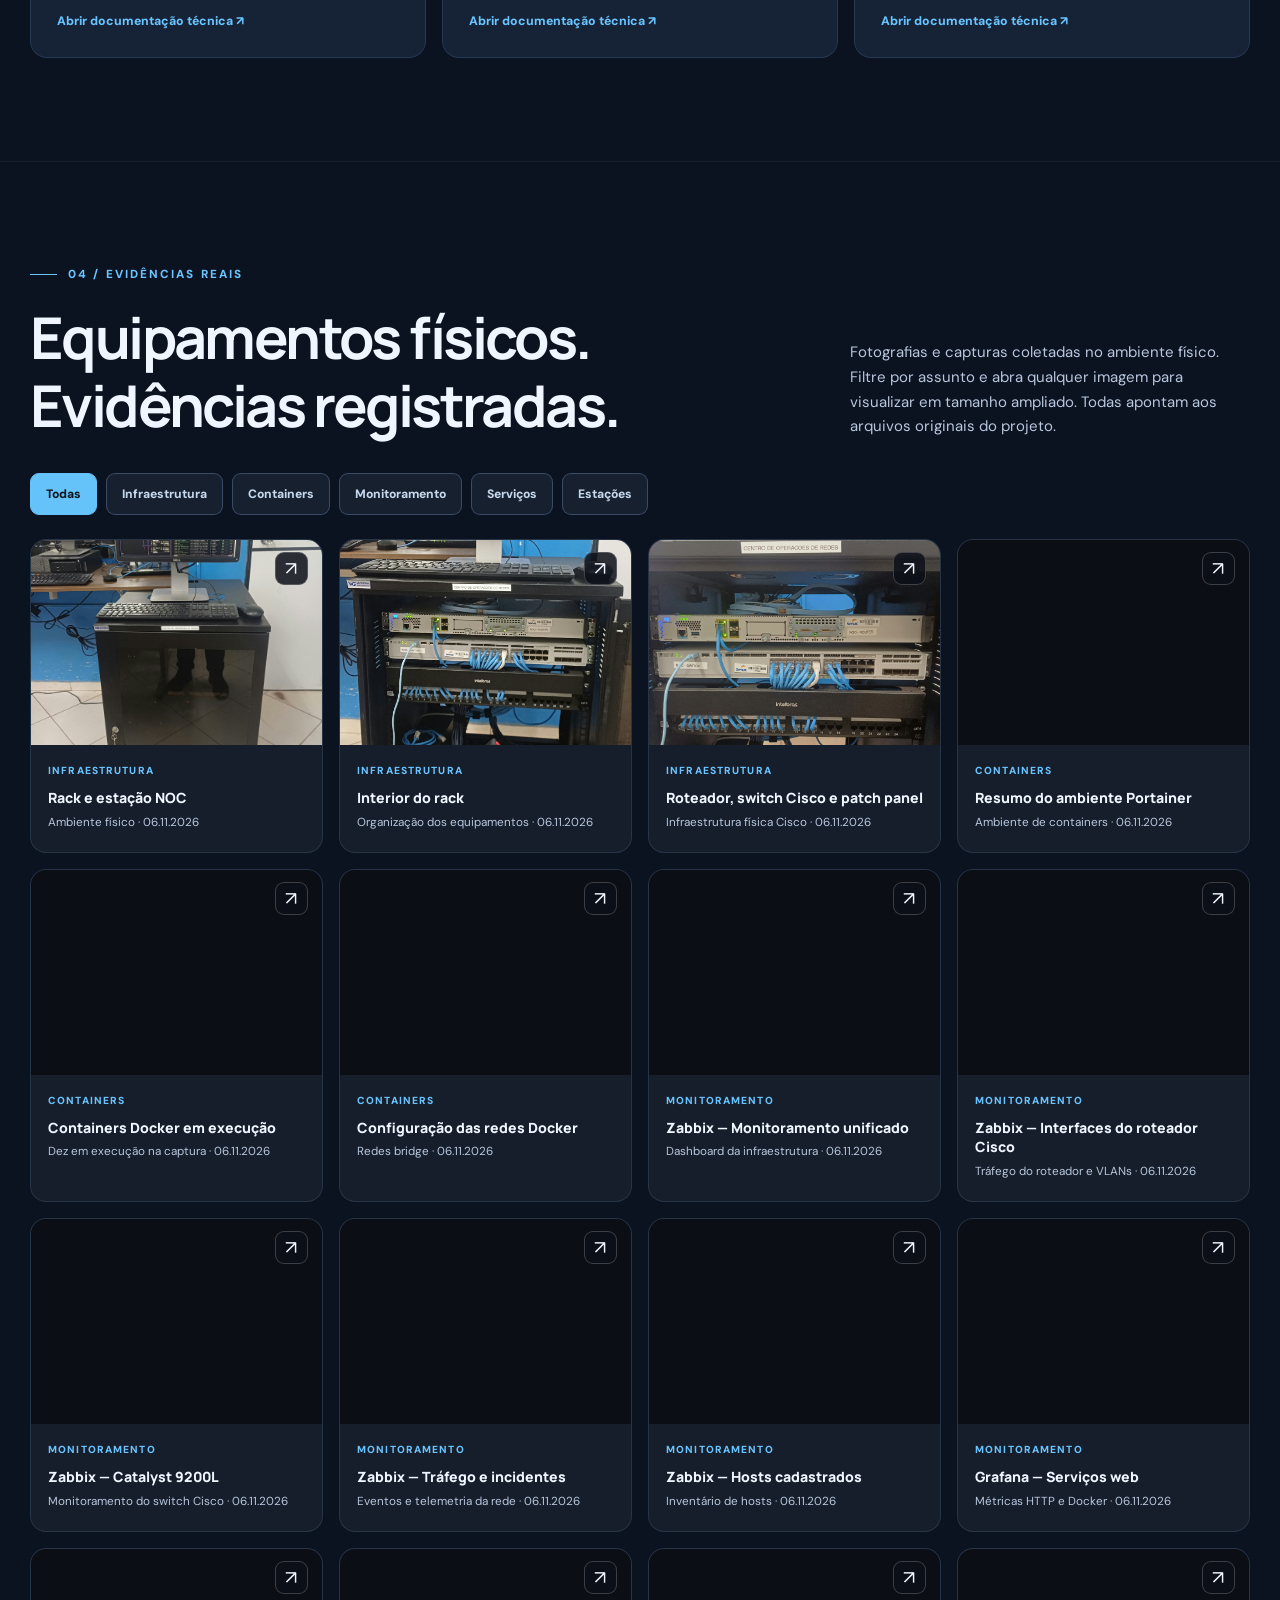
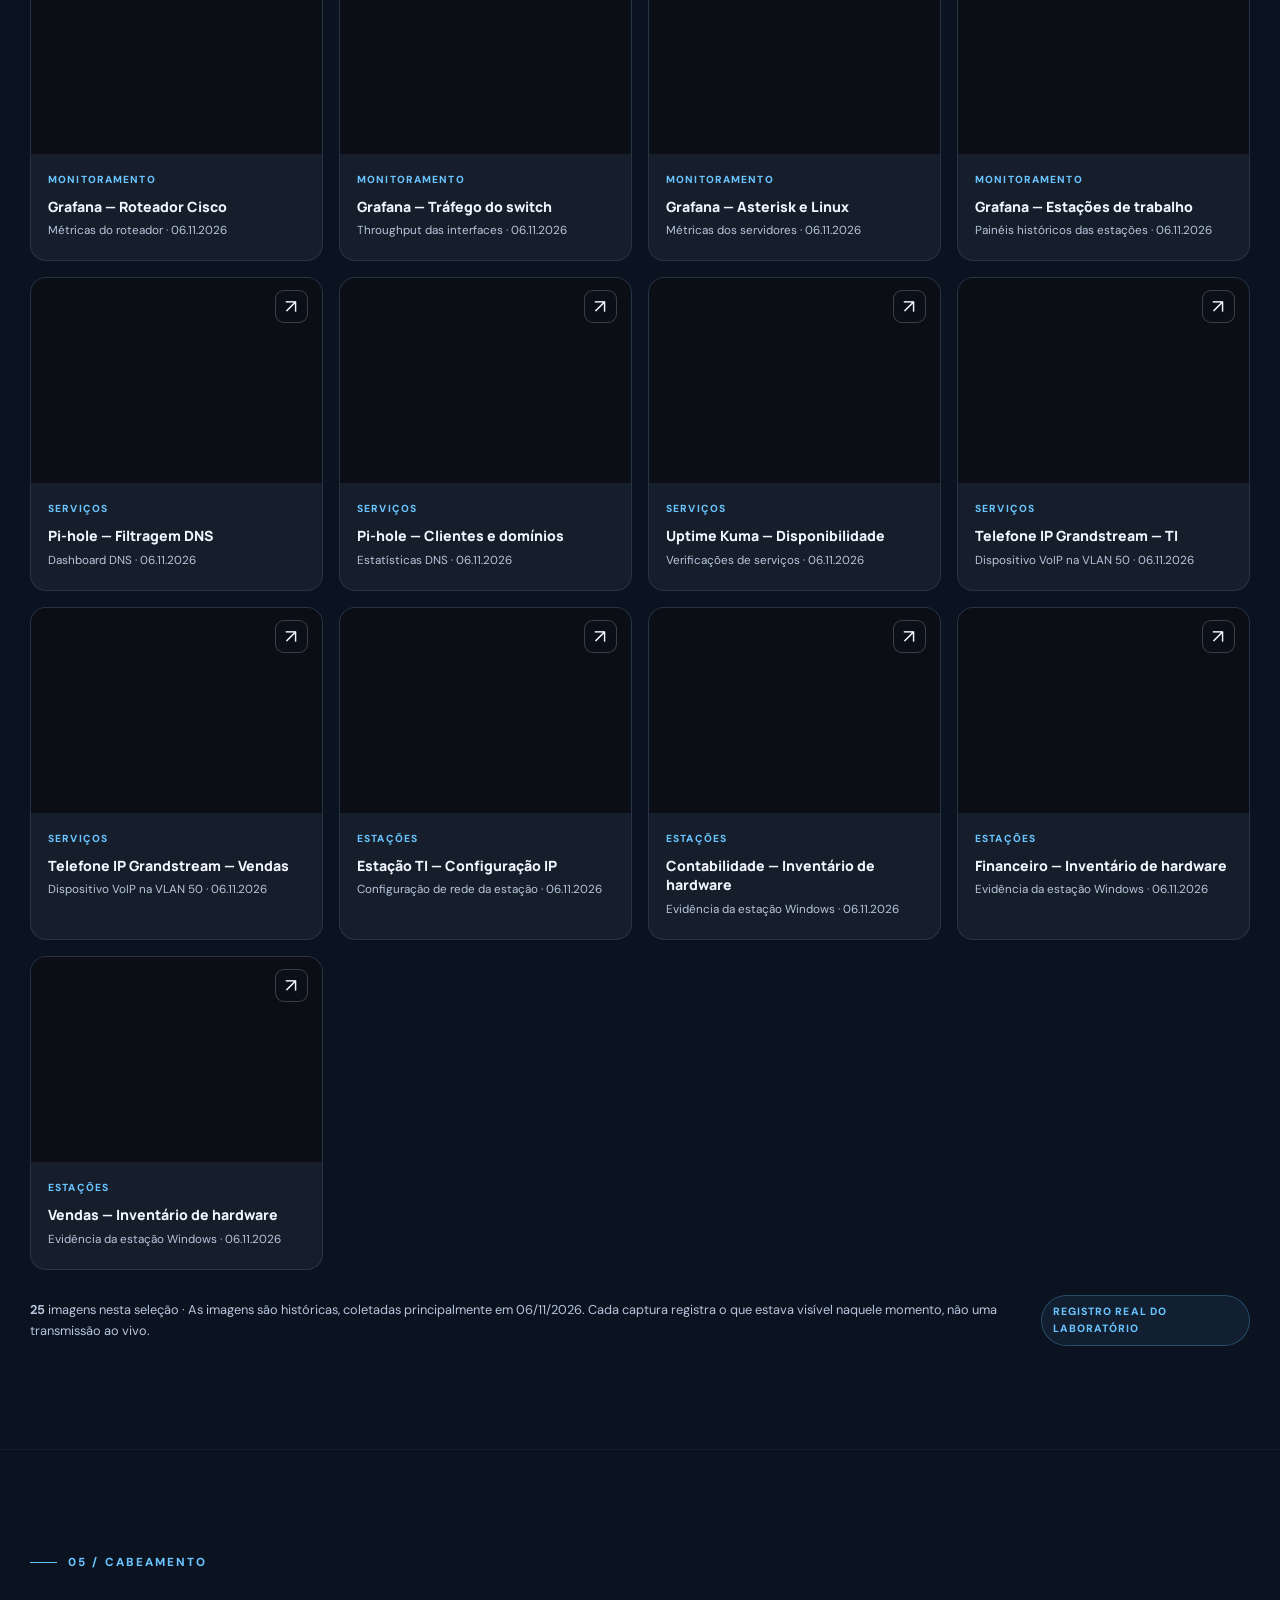
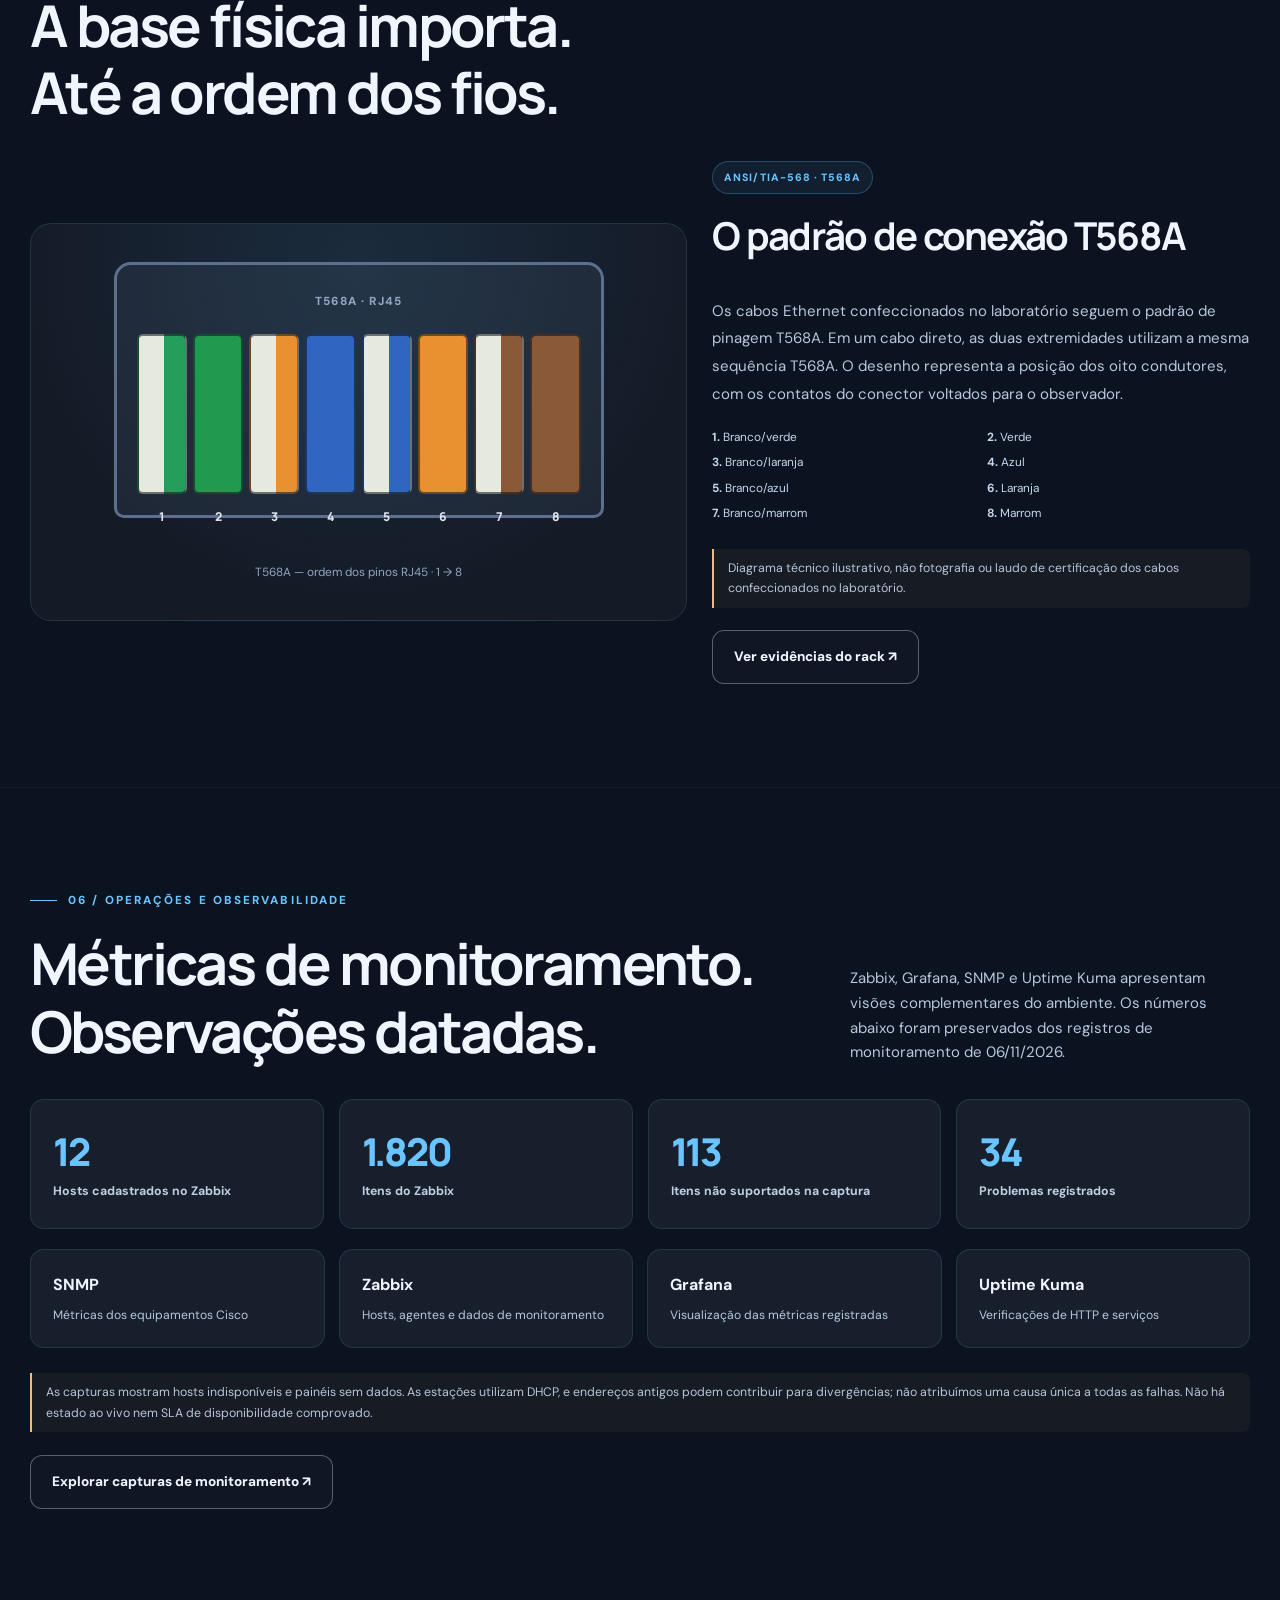
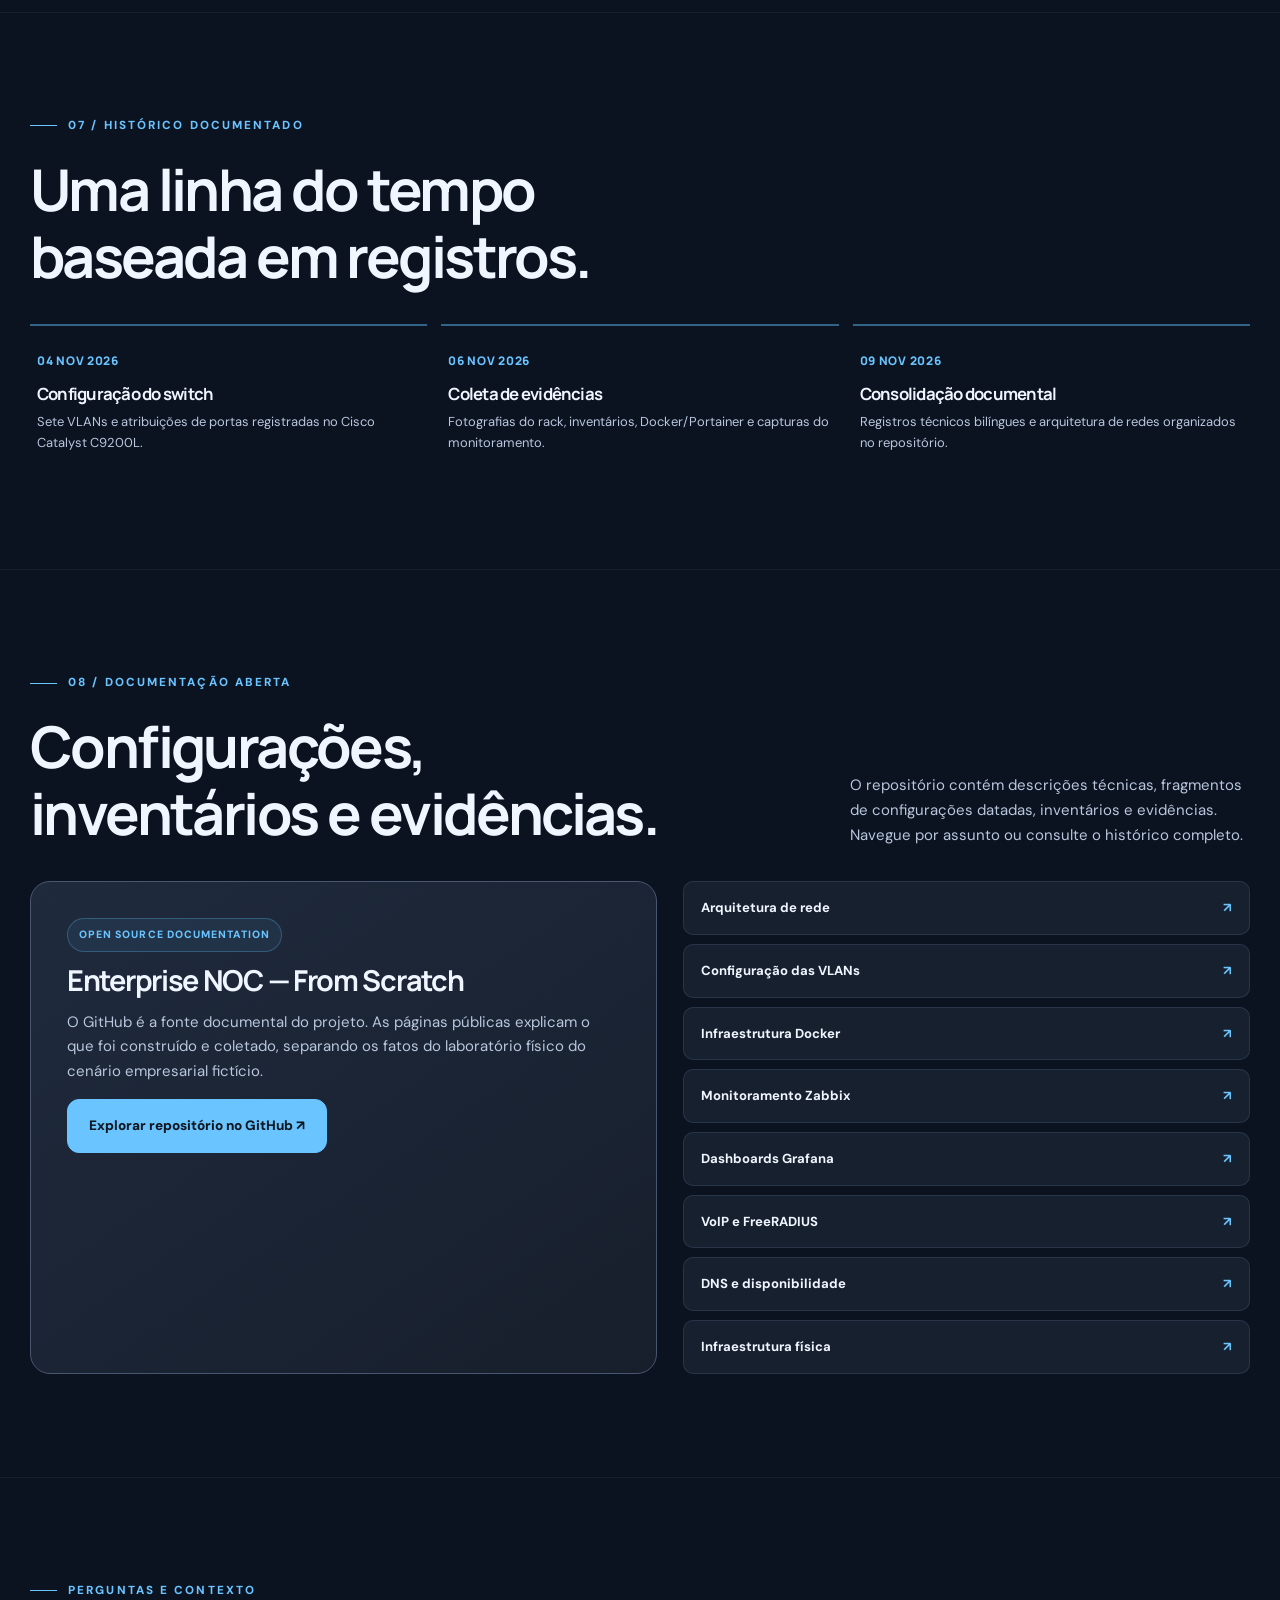
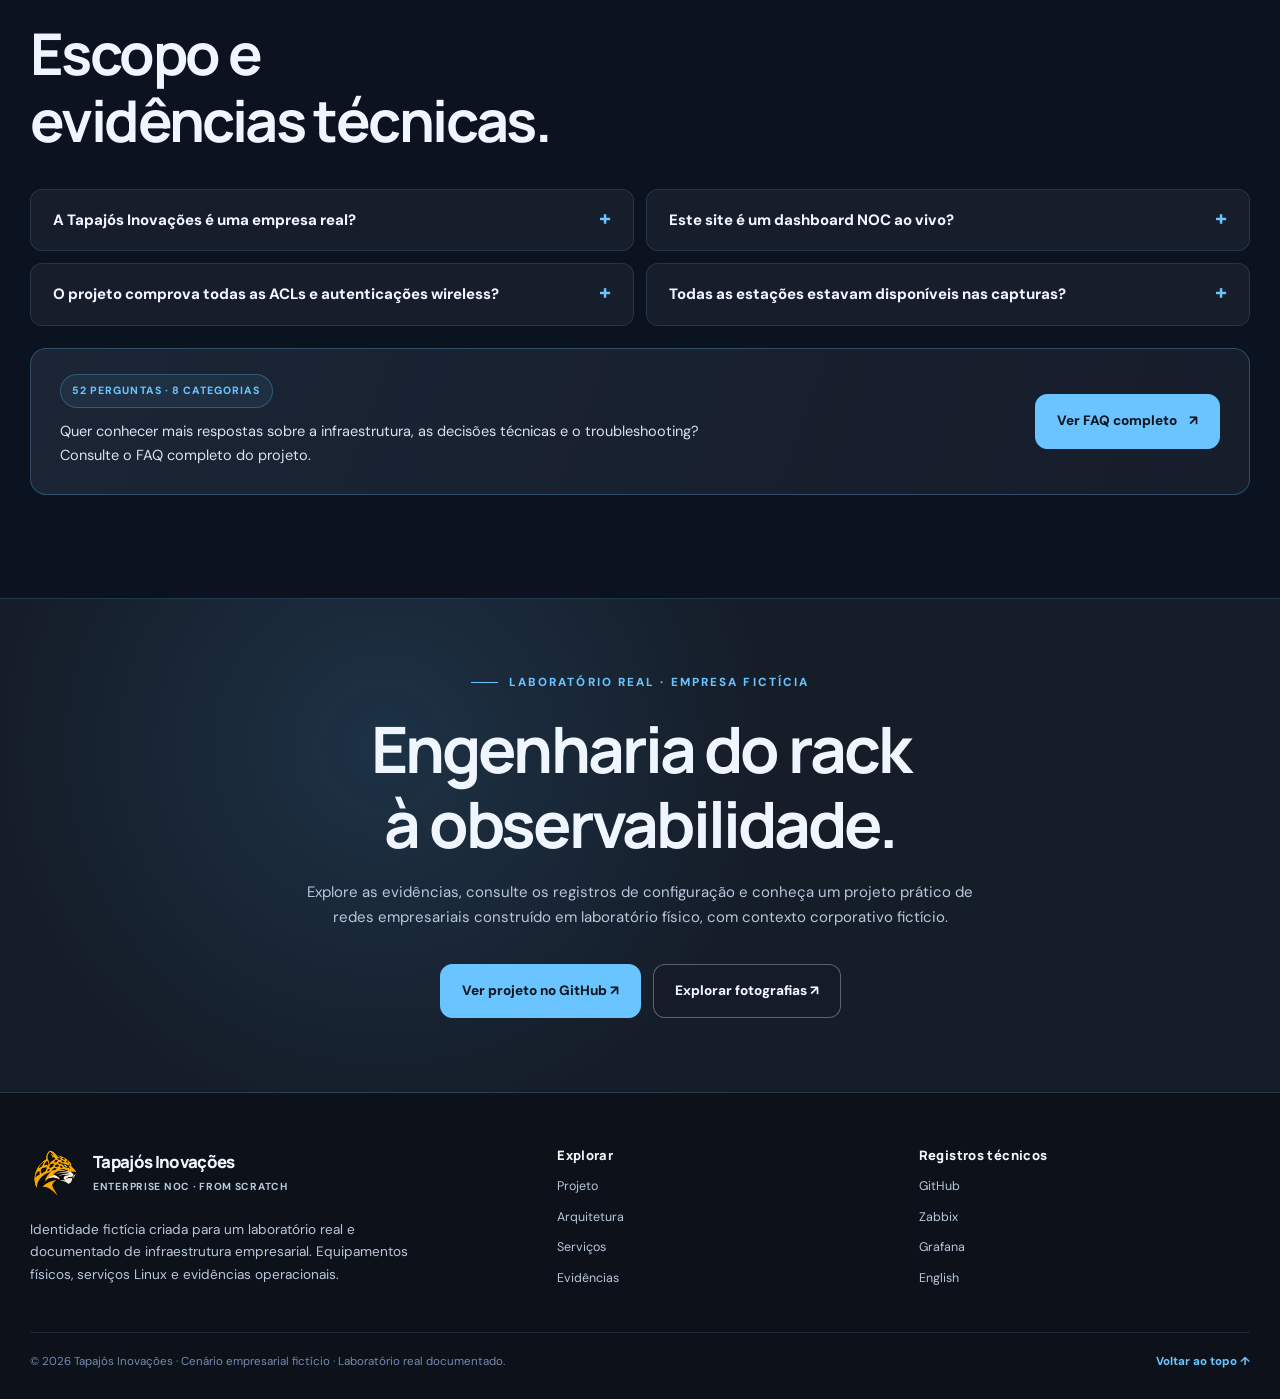
==== commit ce5e2b5d: "docs: refine infrastructure and operations documentation" ====
--- a/docs/pt-BR/index.html
+++ b/docs/pt-BR/index.html
@@ -40,7 +40,7 @@
 <div class="hero-image" aria-hidden="true"></div>
 <div class="wrap hero-content"><div class="hero-copy">
  <span class="hero-flag"><b aria-hidden="true"></b>LABORATÓRIO REAL · EMPRESA FICTÍCIA</span>
- <h1>Infraestrutura que conecta.<em>Visibilidade que transforma.</em></h1>
+ <h1>Infraestrutura corporativa.<em>Da implantação ao monitoramento.</em></h1>
  <p>Uma rede corporativa, do rack e do cabeamento estruturado ao roteamento Cisco, sete VLANs, serviços Linux e um ecossistema de monitoramento. Um cenário empresarial fictício. Equipamentos, capturas e trabalho técnico reais.</p>
  <div class="actions"><a class="btn btn-main" href="#about">Conhecer o projeto <span aria-hidden="true">↗</span></a><a class="btn btn-outline" href="#evidence">Explorar evidências <span aria-hidden="true">↗</span></a></div>
  <div class="hero-foot"><i aria-hidden="true"></i>Laboratório físico · Estudo de caso técnico · Novembro de 2026</div>
@@ -48,7 +48,7 @@
 </section>
 <div class="stats"><div class="wrap stat-grid"><div class="stat"><strong>07</strong><span>VLANs</span></div><div class="stat"><strong>10</strong><span>Computadores inventariados</span></div><div class="stat"><strong>10</strong><span>Containers Docker ativos</span></div><div class="stat"><strong>12</strong><span>Hosts no Zabbix</span></div><div class="stat"><strong>02</strong><span>Telefones IP</span></div></div></div>
 <section class="section" id="about"><div class="wrap">
-<div class="section-head reveal"><div><div class="kicker eyebrow">01 / O PROJETO</div><h2>Uma história corporativa.<br>Construída com infraestrutura real.</h2></div><p>A Tapajós Inovações é uma organização fictícia que contextualiza um projeto de modernização de rede empresarial. O laboratório por trás do cenário é físico: equipamentos foram instalados, redes segmentadas, serviços implantados e evidências operacionais coletadas.</p></div>
+<div class="section-head reveal"><div><div class="kicker eyebrow">01 / O PROJETO</div><h2>Infraestrutura física.<br>Cenário empresarial fictício.</h2></div><p>A Tapajós Inovações é uma organização fictícia que contextualiza um projeto de modernização de rede empresarial. O laboratório por trás do cenário é físico: equipamentos foram instalados, redes segmentadas, serviços implantados e evidências operacionais coletadas.</p></div>
 <div class="overview-grid"><div class="big-panel reveal"><div class="chip">ENTERPRISE NOC · FROM SCRATCH</div><h3 style="margin-top:18px">Da infraestrutura física às operações de rede</h3><p>O Enterprise NOC — From Scratch documenta a trajetória do rack e da configuração do switch à segmentação de setores, serviços Linux e observabilidade. É um estudo de caso técnico, não uma operação em produção ou um painel ao vivo.</p><div class="factline"><span class="icon-ring" aria-hidden="true">⌁</span><div><strong>Laboratório real, cliente fictício</strong><small>As necessidades empresariais são simuladas; os equipamentos fotografados, inventários e capturas de monitoramento pertencem ao ambiente real de treinamento.</small></div></div><div class="factline"><span class="icon-ring" aria-hidden="true">✓</span><div><strong>Documentação sem exageros</strong><small>Capturas são registros históricos. Um indicador do dashboard não garante disponibilidade contínua, isolamento testado ou cobertura completa.</small></div></div></div><div><h3 style="font-size:1.2rem;margin:0 0 14px">Quatro desafios que definem o cenário</h3><p style="font-size:.82rem;margin-bottom:17px">O negócio simulado parte de problemas de conectividade, Wi-Fi, telefonia e visibilidade. O projeto relaciona uma resposta técnica a cada necessidade.</p><div class="scenario"><article class="scenario-card"><span class="num">01 / 04</span><h4>Cabeamento</h4><p>Organizar a base física com rack, patch panel e cabeamento estruturado.</p></article>
 <article class="scenario-card"><span class="num">02 / 04</span><h4>Acesso sem fio</h4><p>Separar Wi-Fi corporativo e IoT em segmentos lógicos próprios.</p></article>
 <article class="scenario-card"><span class="num">03 / 04</span><h4>Telefonia IP</h4><p>Hospedar PBX interna e serviços RADIUS em um servidor Linux dedicado.</p></article>
@@ -83,7 +83,7 @@
 <article class="service reveal"><span class="tag">CONTAINERS</span><div class="service-photo"><img src="../assets/images/docker/portainer-environment-summary.png" loading="lazy" decoding="async" alt="Resumo do ambiente Portainer" width="640" height="360"></div><div class="service-mark" aria-hidden="true">PT</div><h3>Portainer</h3><p>Visão operacional dos containers Docker, inventário de imagens e redes.</p><a href="https://github.com/kayo-willian/enterprise-noc-from-scratch/blob/main/docs/pt-BR/containers/servicos-docker.md" target="_blank" rel="noopener noreferrer">Abrir documentação técnica ↗</a></article></div>
 </div></section>
 <section class="section" id="evidence"><div class="wrap">
-<div class="section-head reveal"><div><div class="kicker eyebrow">04 / EVIDÊNCIAS REAIS</div><h2>Não são fotos de banco de imagens.<br>É o laboratório de verdade.</h2></div><p>Fotografias e capturas coletadas no ambiente físico. Filtre por assunto e abra qualquer imagem para visualizar em tamanho ampliado. Todas apontam aos arquivos originais do projeto.</p></div>
+<div class="section-head reveal"><div><div class="kicker eyebrow">04 / EVIDÊNCIAS REAIS</div><h2>Equipamentos físicos.<br>Evidências registradas.</h2></div><p>Fotografias e capturas coletadas no ambiente físico. Filtre por assunto e abra qualquer imagem para visualizar em tamanho ampliado. Todas apontam aos arquivos originais do projeto.</p></div>
 <div class="gallery-controls" role="group" aria-label="Fotografias e capturas coletadas no "><button class="filter" type="button" data-filter="all" aria-pressed="true">Todas</button>
 <button class="filter" type="button" data-filter="physical" aria-pressed="false">Infraestrutura</button>
 <button class="filter" type="button" data-filter="docker" aria-pressed="false">Containers</button>
@@ -130,7 +130,7 @@
 <li><b>8.</b> Marrom</li></ol><span class="caution">Diagrama técnico ilustrativo, não fotografia ou laudo de certificação dos cabos confeccionados no laboratório.</span><div style="margin-top:22px"><a class="btn btn-outline" href="https://github.com/kayo-willian/enterprise-noc-from-scratch/blob/main/docs/pt-BR/evidencias/infraestrutura-fisica.md" target="_blank" rel="noopener noreferrer">Ver evidências do rack ↗</a></div></div></div>
 </div></section>
 <section class="section" id="monitoring"><div class="wrap">
-<div class="section-head reveal"><div><div class="kicker eyebrow">06 / OPERAÇÕES E OBSERVABILIDADE</div><h2>Visibilidade é construída.<br>Não presumida.</h2></div><p>Zabbix, Grafana, SNMP e Uptime Kuma apresentam visões complementares do ambiente. Os números abaixo foram preservados dos registros de monitoramento de 06/11/2026.</p></div>
+<div class="section-head reveal"><div><div class="kicker eyebrow">06 / OPERAÇÕES E OBSERVABILIDADE</div><h2>Métricas de monitoramento.<br>Observações datadas.</h2></div><p>Zabbix, Grafana, SNMP e Uptime Kuma apresentam visões complementares do ambiente. Os números abaixo foram preservados dos registros de monitoramento de 06/11/2026.</p></div>
 <div class="metrics-band"><div class="metric-box"><strong>12</strong><span>Hosts cadastrados no Zabbix</span></div><div class="metric-box"><strong>1.820</strong><span>Itens do Zabbix</span></div><div class="metric-box"><strong>113</strong><span>Itens não suportados na captura</span></div><div class="metric-box"><strong>34</strong><span>Problemas registrados</span></div></div>
 <div class="monitor-flow"><div class="monitor-chip"><b>SNMP</b><small>Métricas dos equipamentos Cisco</small></div>
 <div class="monitor-chip"><b>Zabbix</b><small>Hosts, agentes e dados de monitoramento</small></div>
@@ -142,7 +142,7 @@
 <section class="section" id="timeline"><div class="wrap"><div class="section-head"><div><div class="kicker eyebrow">07 / HISTÓRICO DOCUMENTADO</div><h2>Uma linha do tempo<br>baseada em registros.</h2></div></div><div class="timeline"><div class="timeline-item"><time>04 NOV 2026</time><h4>Configuração do switch</h4><p>Sete VLANs e atribuições de portas registradas no Cisco Catalyst C9200L.</p></div>
 <div class="timeline-item"><time>06 NOV 2026</time><h4>Coleta de evidências</h4><p>Fotografias do rack, inventários, Docker/Portainer e capturas do monitoramento.</p></div>
 <div class="timeline-item"><time>09 NOV 2026</time><h4>Consolidação documental</h4><p>Registros técnicos bilíngues e arquitetura de redes organizados no repositório.</p></div></div></div></section>
-<section class="section" id="documentation"><div class="wrap"><div class="section-head"><div><div class="kicker eyebrow">08 / DOCUMENTAÇÃO ABERTA</div><h2>Da configuração à captura.<br>Tudo pode ser consultado.</h2></div><p>O repositório contém descrições técnicas, fragmentos de configurações datadas, inventários e evidências. Navegue por assunto ou consulte o histórico completo.</p></div>
+<section class="section" id="documentation"><div class="wrap"><div class="section-head"><div><div class="kicker eyebrow">08 / DOCUMENTAÇÃO ABERTA</div><h2>Configurações,<br>inventários e evidências.</h2></div><p>O repositório contém descrições técnicas, fragmentos de configurações datadas, inventários e evidências. Navegue por assunto ou consulte o histórico completo.</p></div>
 <div class="docs-layout"><div class="docs-primary"><span class="chip">OPEN SOURCE DOCUMENTATION</span><h3>Enterprise NOC — From Scratch</h3><p>O GitHub é a fonte documental do projeto. As páginas públicas explicam o que foi construído e coletado, separando os fatos do laboratório físico do cenário empresarial fictício.</p><a class="btn btn-main" href="https://github.com/kayo-willian/enterprise-noc-from-scratch" target="_blank" rel="noopener noreferrer">Explorar repositório no GitHub ↗</a></div><div class="docs-list"><a class="docs-link" href="https://github.com/kayo-willian/enterprise-noc-from-scratch/blob/main/docs/pt-BR/arquitetura/visao-geral-da-infraestrutura.md" target="_blank" rel="noopener noreferrer">Arquitetura de rede<span aria-hidden="true">↗</span></a>
 <a class="docs-link" href="https://github.com/kayo-willian/enterprise-noc-from-scratch/blob/main/docs/pt-BR/redes/registro-switch-vlans-2026-11-04.md" target="_blank" rel="noopener noreferrer">Configuração das VLANs<span aria-hidden="true">↗</span></a>
 <a class="docs-link" href="https://github.com/kayo-willian/enterprise-noc-from-scratch/blob/main/docs/pt-BR/containers/servicos-docker.md" target="_blank" rel="noopener noreferrer">Infraestrutura Docker<span aria-hidden="true">↗</span></a>
@@ -152,7 +152,7 @@
 <a class="docs-link" href="https://github.com/kayo-willian/enterprise-noc-from-scratch/blob/main/docs/pt-BR/servicos/dns-e-disponibilidade.md" target="_blank" rel="noopener noreferrer">DNS e disponibilidade<span aria-hidden="true">↗</span></a>
 <a class="docs-link" href="https://github.com/kayo-willian/enterprise-noc-from-scratch/blob/main/docs/pt-BR/evidencias/infraestrutura-fisica.md" target="_blank" rel="noopener noreferrer">Infraestrutura física<span aria-hidden="true">↗</span></a></div></div>
 </div></section>
-<section class="section" id="faq"><div class="wrap"><div class="section-head"><div><div class="kicker eyebrow">PERGUNTAS E CONTEXTO</div><h2>O projeto sem<br>interpretações erradas.</h2></div></div><div class="faq"><details><summary>A Tapajós Inovações é uma empresa real?</summary><p>Não. A empresa e seus requisitos de modernização compõem um cenário corporativo fictício. Os equipamentos e as capturas documentam um laboratório físico real de treinamento.</p></details>
+<section class="section" id="faq"><div class="wrap"><div class="section-head"><div><div class="kicker eyebrow">PERGUNTAS E CONTEXTO</div><h2>Escopo e<br>evidências técnicas.</h2></div></div><div class="faq"><details><summary>A Tapajós Inovações é uma empresa real?</summary><p>Não. A empresa e seus requisitos de modernização compõem um cenário corporativo fictício. Os equipamentos e as capturas documentam um laboratório físico real de treinamento.</p></details>
 <details><summary>Este site é um dashboard NOC ao vivo?</summary><p>Não. O portal é uma apresentação técnica estática hospedada no GitHub Pages. As imagens de monitoramento são capturas datadas, não telemetria em tempo real.</p></details>
 <details><summary>O projeto comprova todas as ACLs e autenticações wireless?</summary><p>Não. A arquitetura física e as atribuições do switch estão documentadas. Não apresentamos aplicação de ACLs e testes de autenticação como concluídos quando não existe registro correspondente.</p></details>
 <details><summary>Todas as estações estavam disponíveis nas capturas?</summary><p>Não. Os registros históricos incluem agentes indisponíveis e itens não suportados. O portal apresenta essas constatações sem adulterar os resultados.</p></details></div><div class="faq-more"><div class="faq-more-copy"><span class="chip">52 PERGUNTAS · 8 CATEGORIAS</span><p>Quer conhecer mais respostas sobre a infraestrutura, as decisões técnicas e o troubleshooting? Consulte o FAQ completo do projeto.</p></div><a class="btn btn-main" href="https://github.com/kayo-willian/enterprise-noc-from-scratch/blob/main/docs/pt-BR/faq/perguntas-frequentes.md" target="_blank" rel="noopener noreferrer">Ver FAQ completo <span aria-hidden="true">↗</span></a></div></div></section>
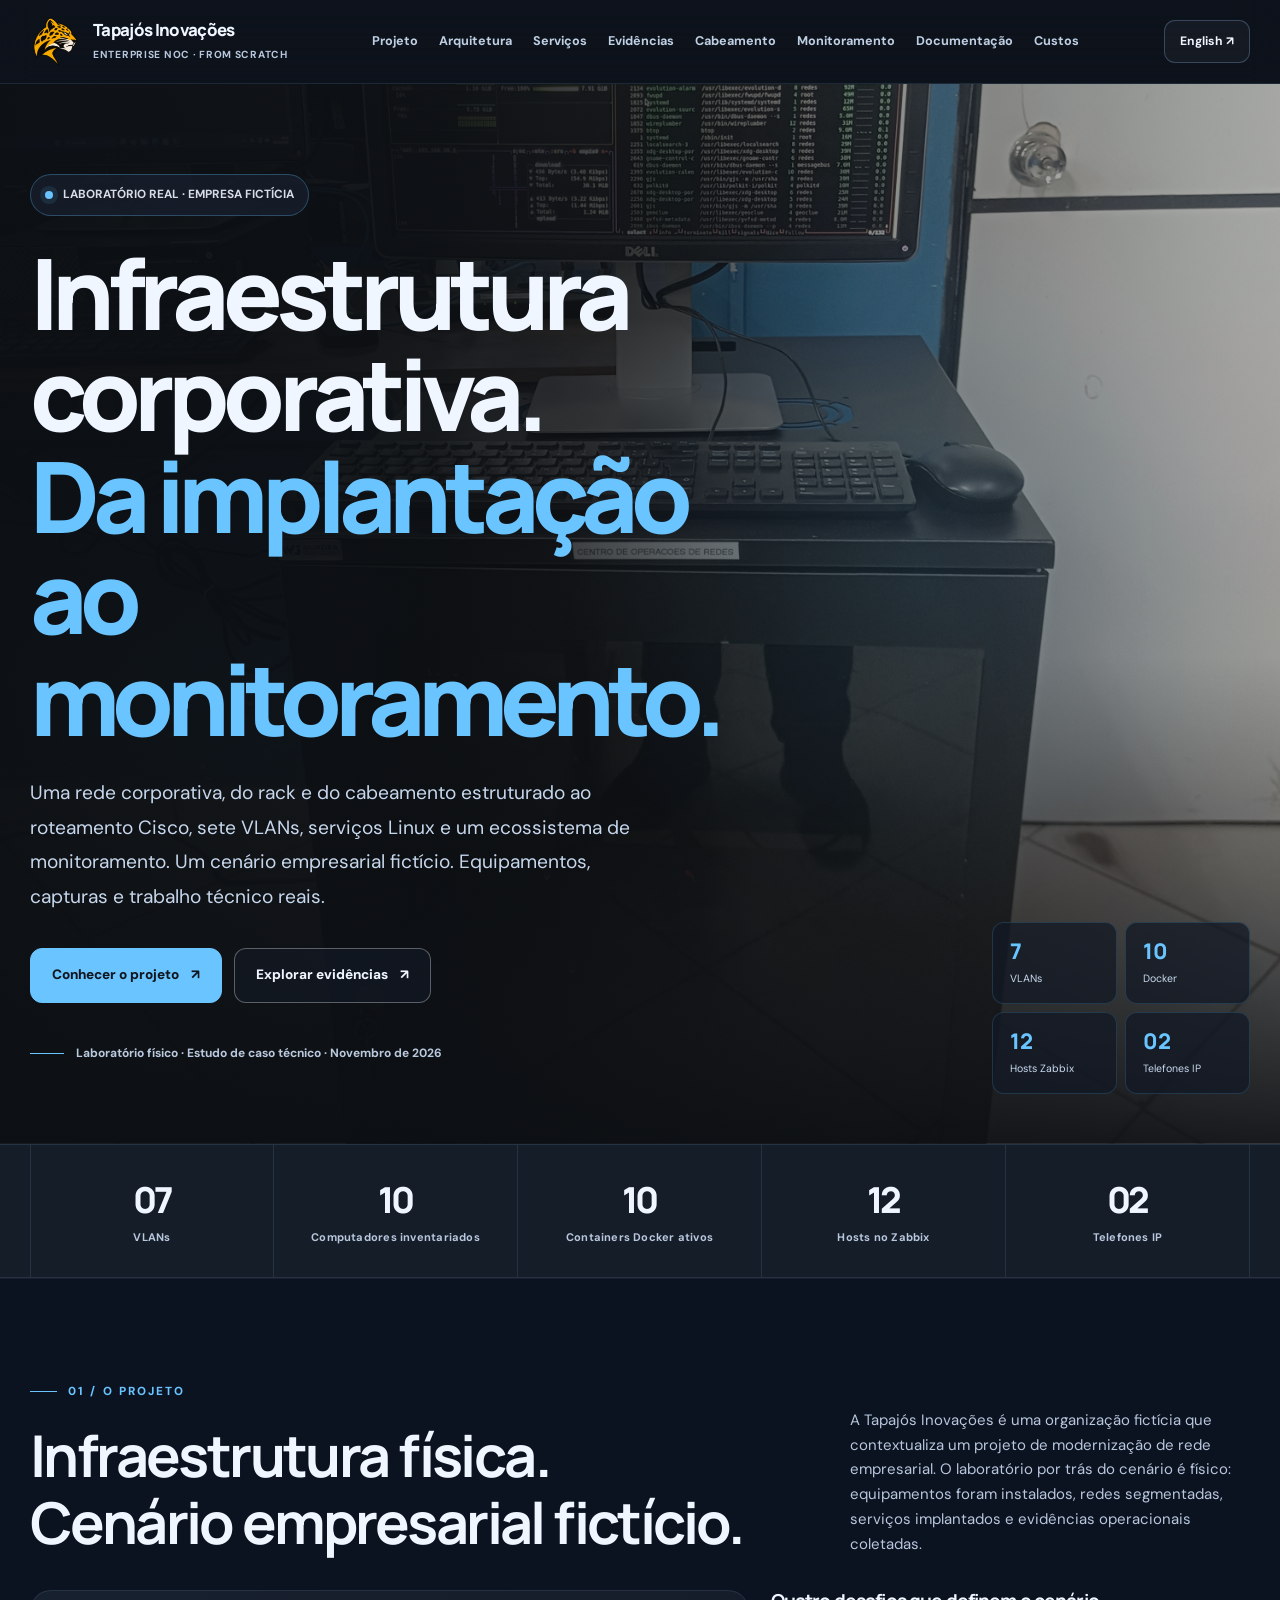
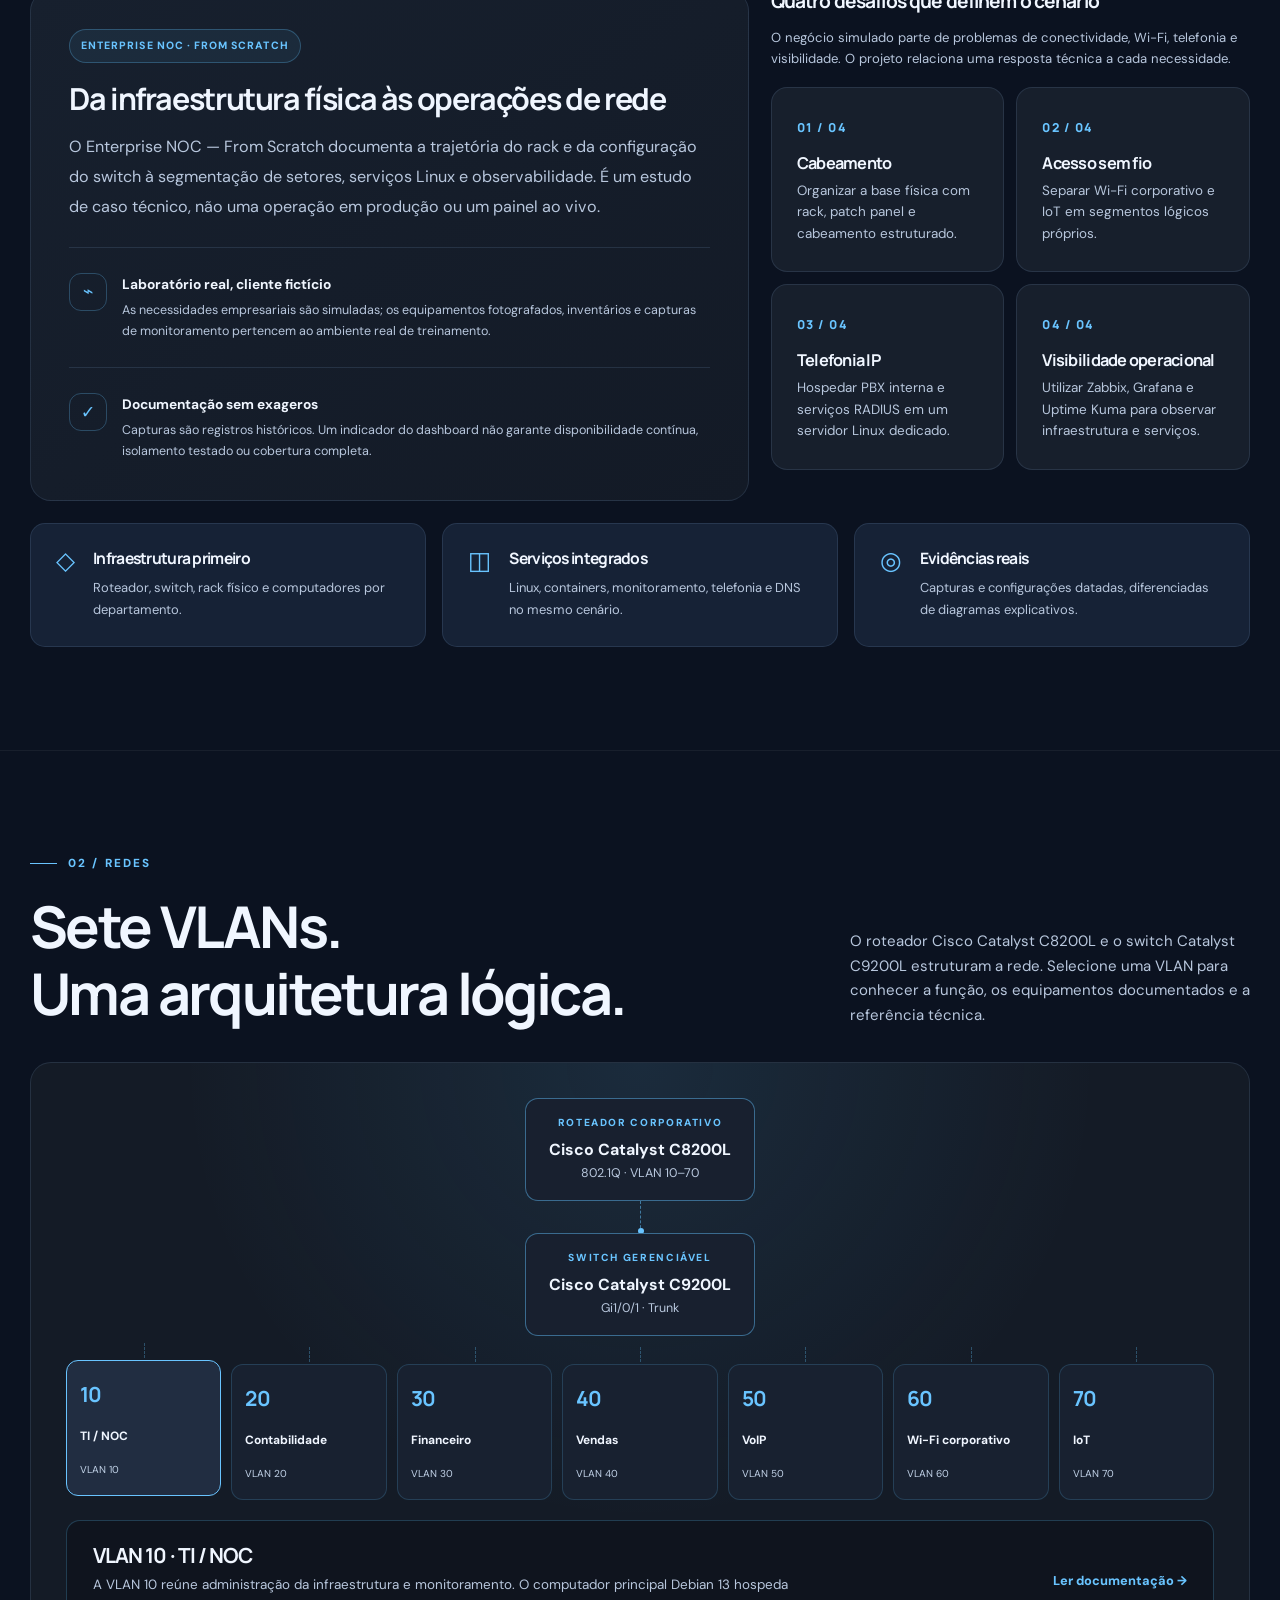
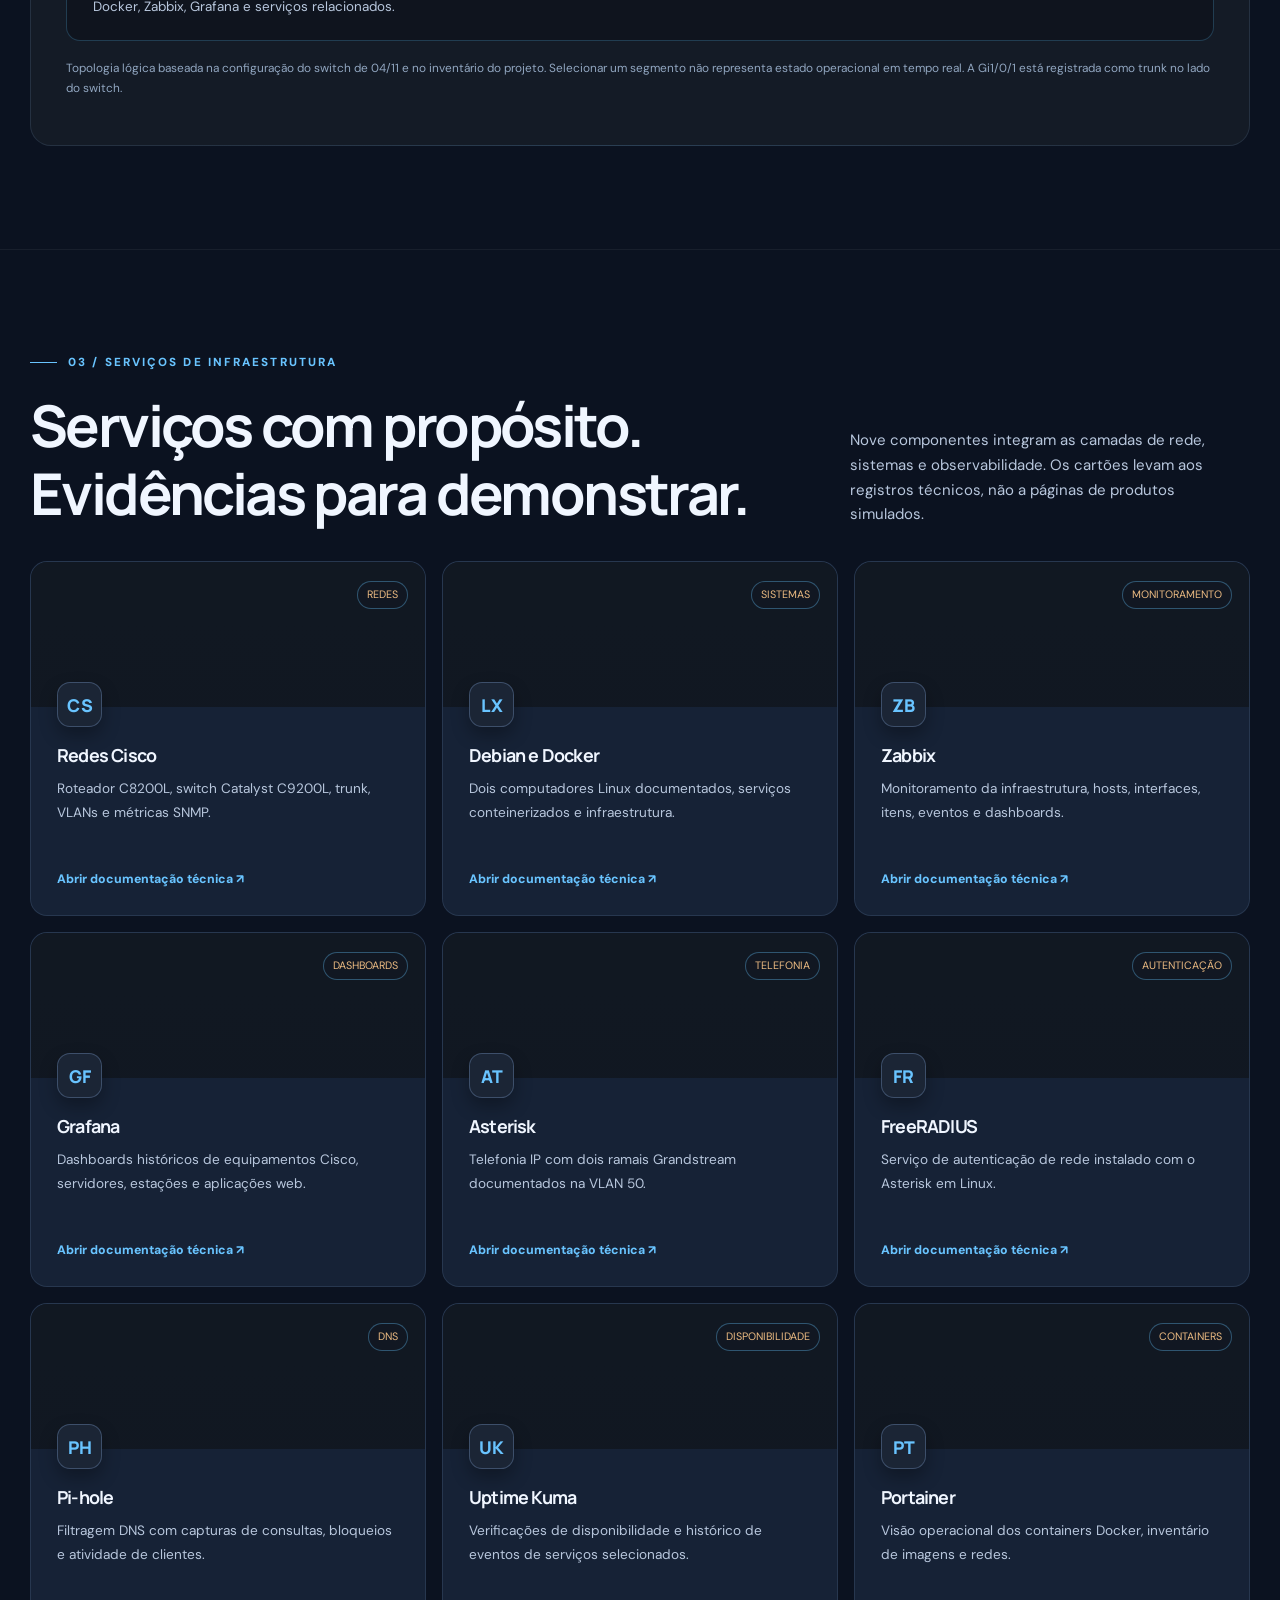
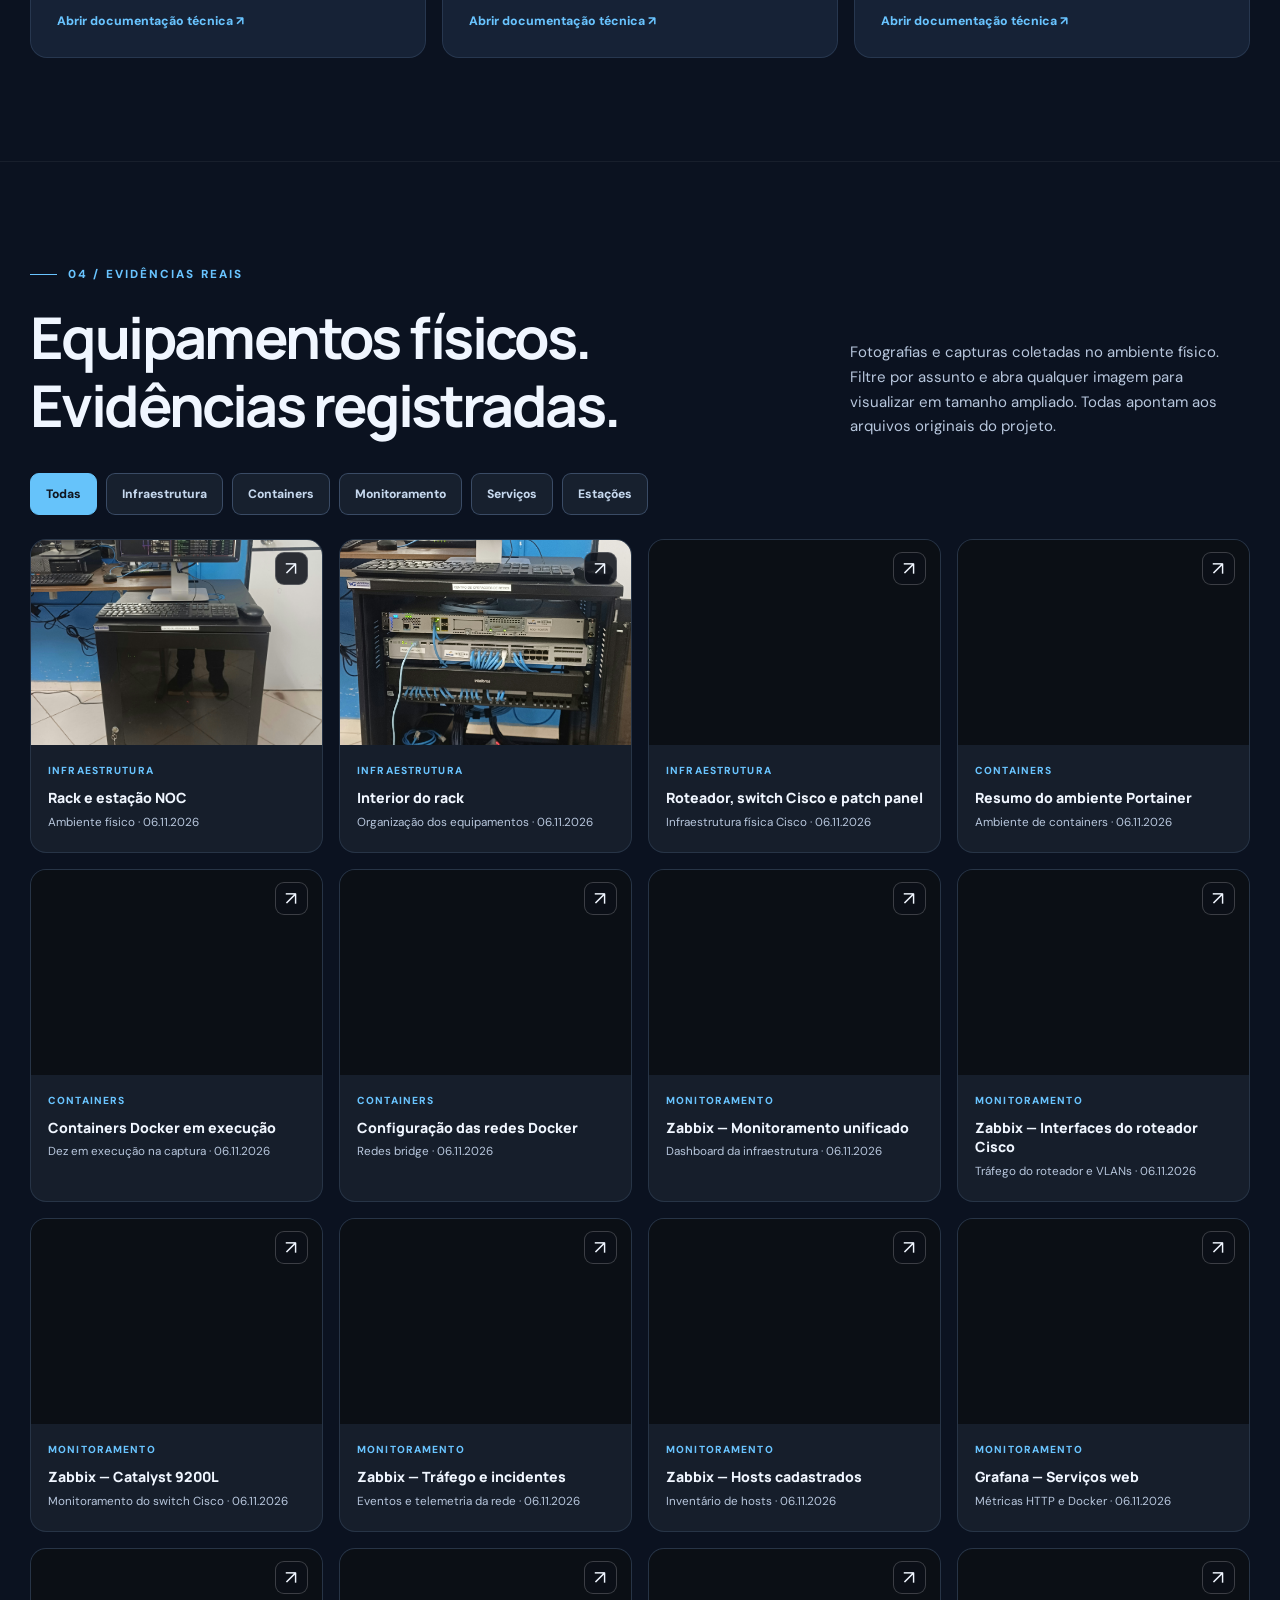
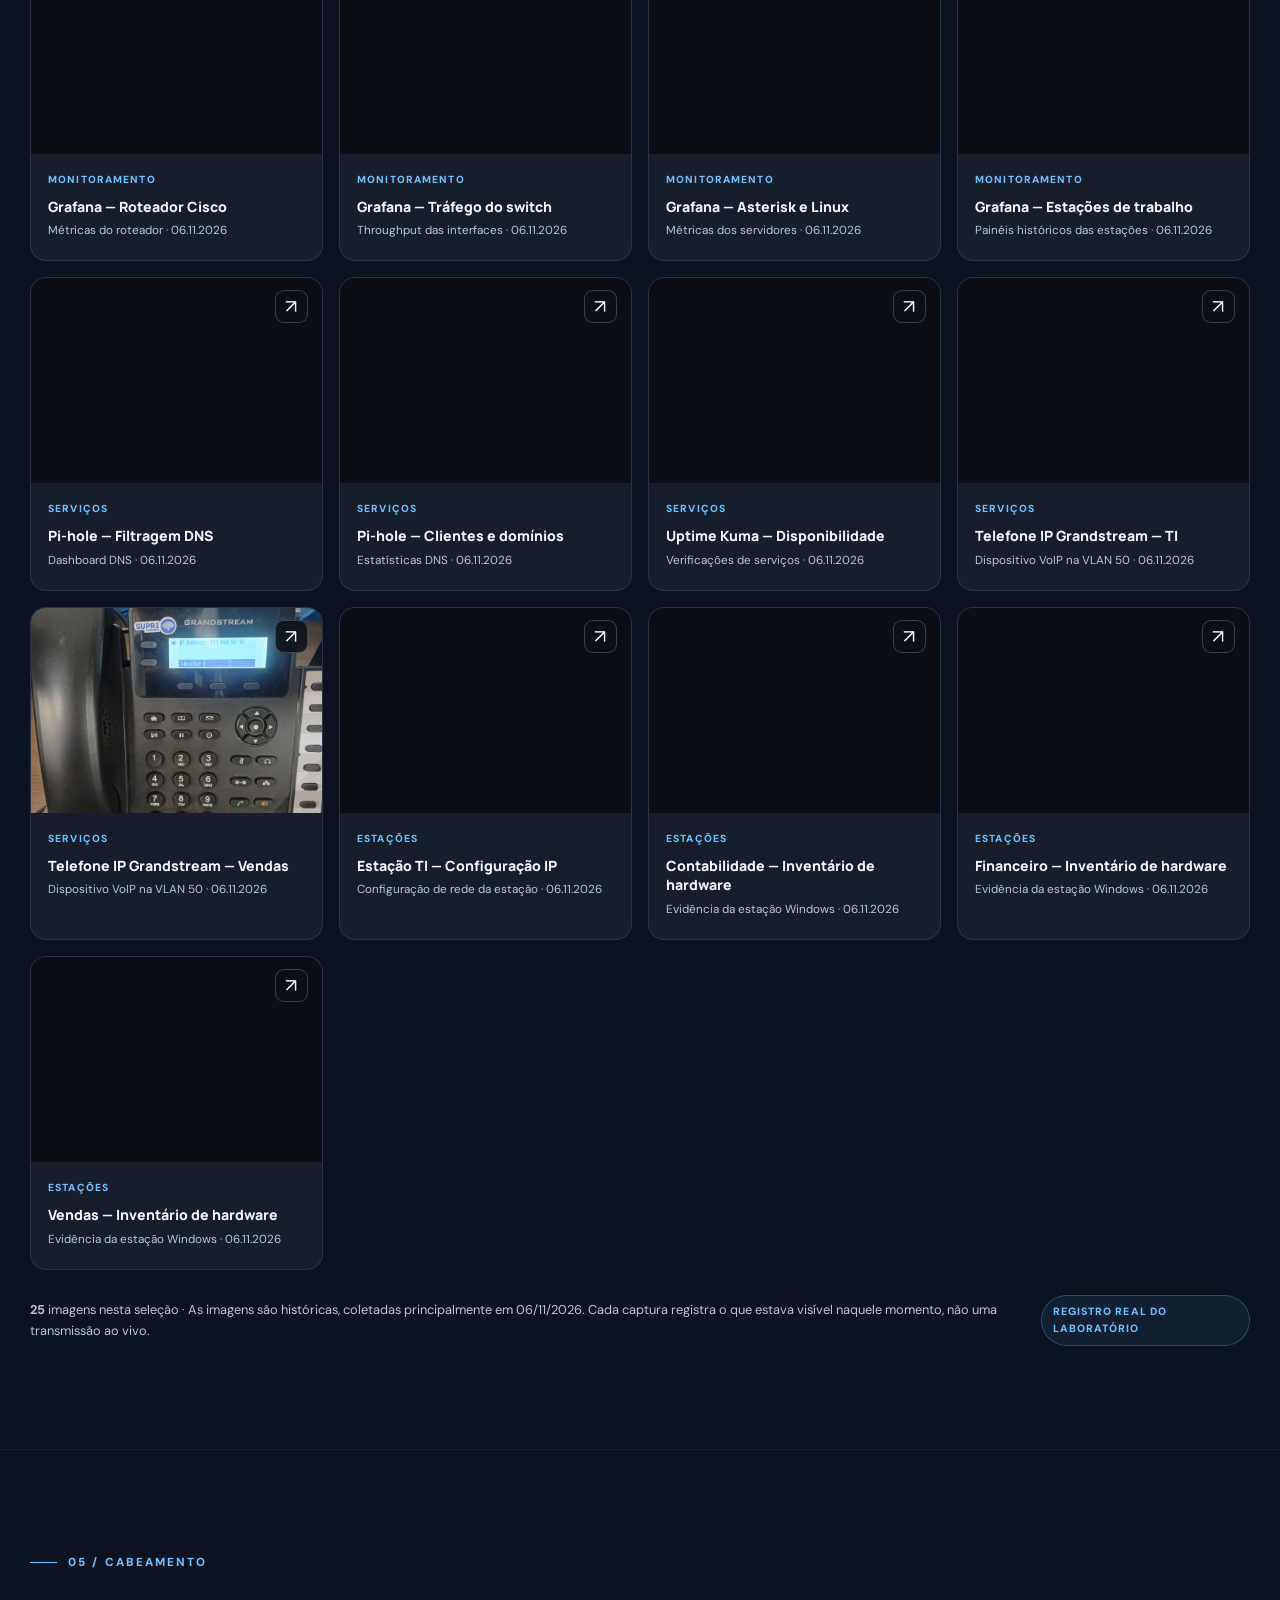
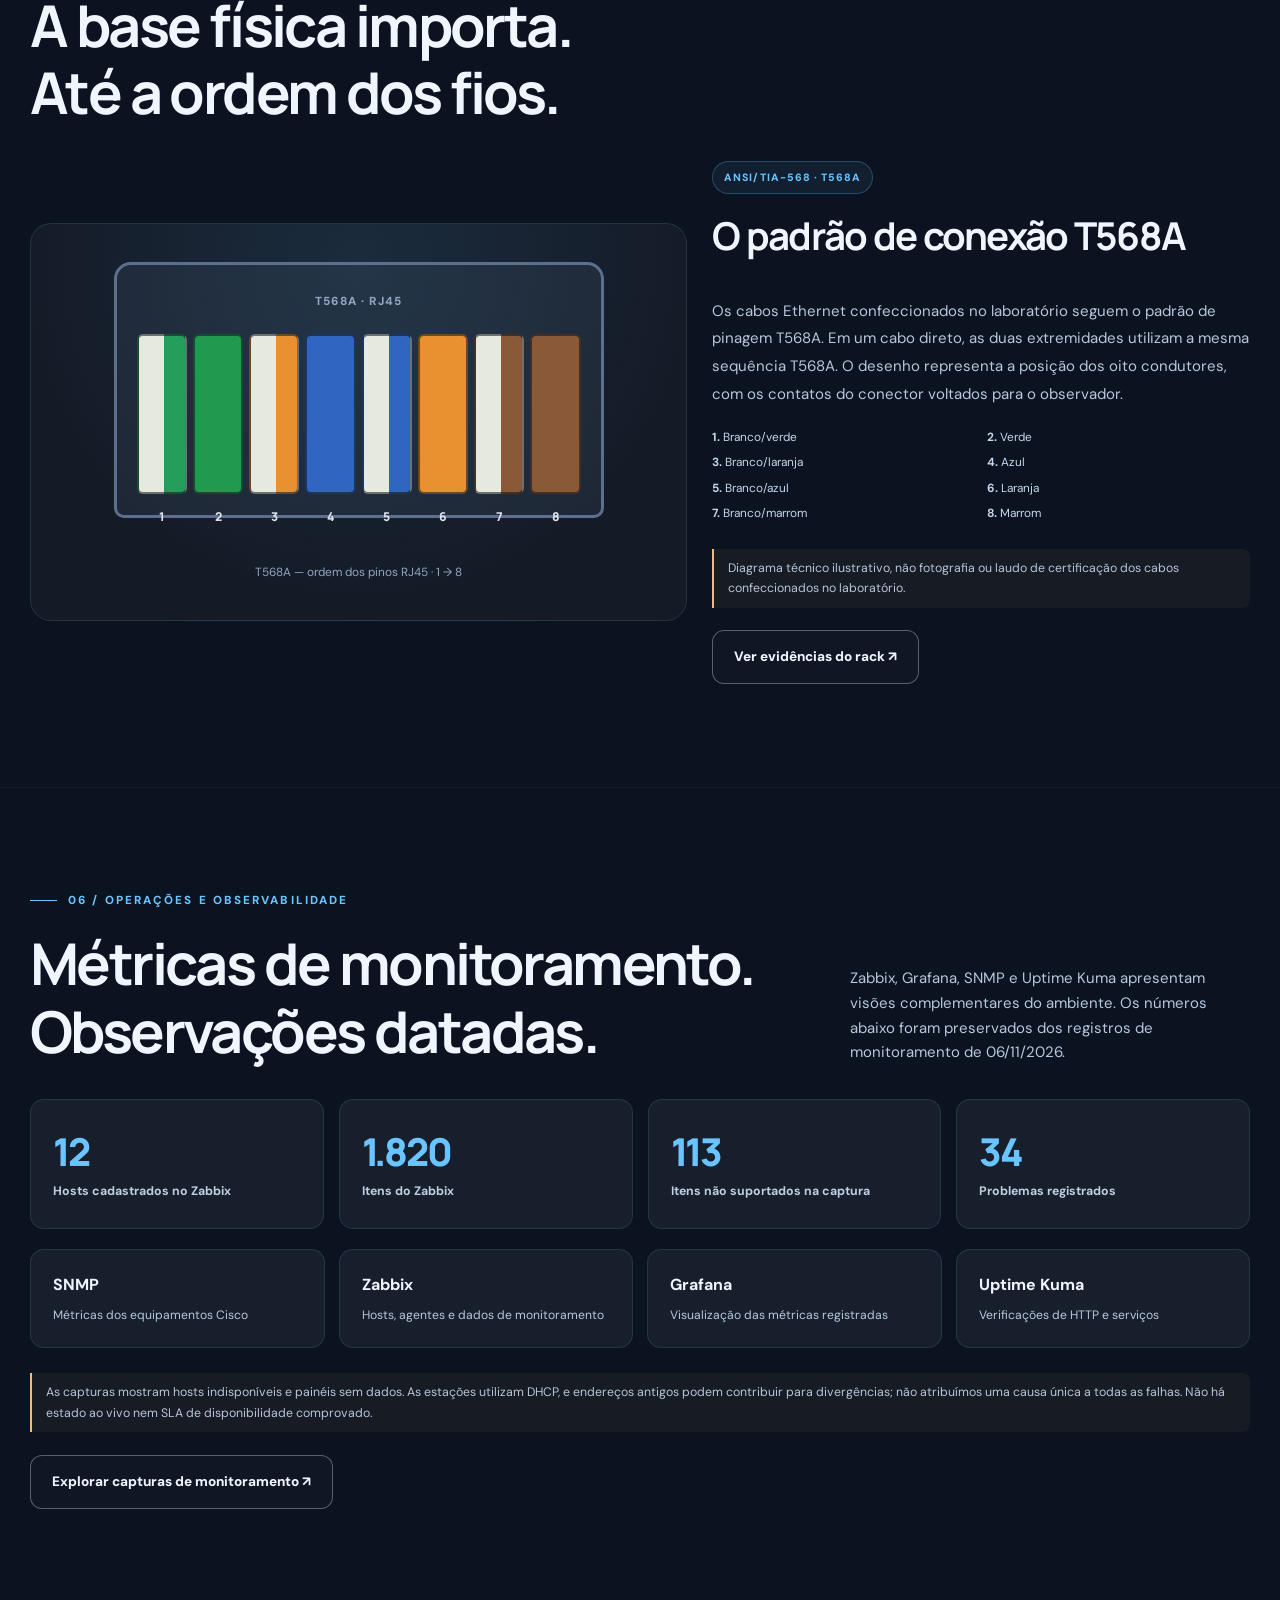
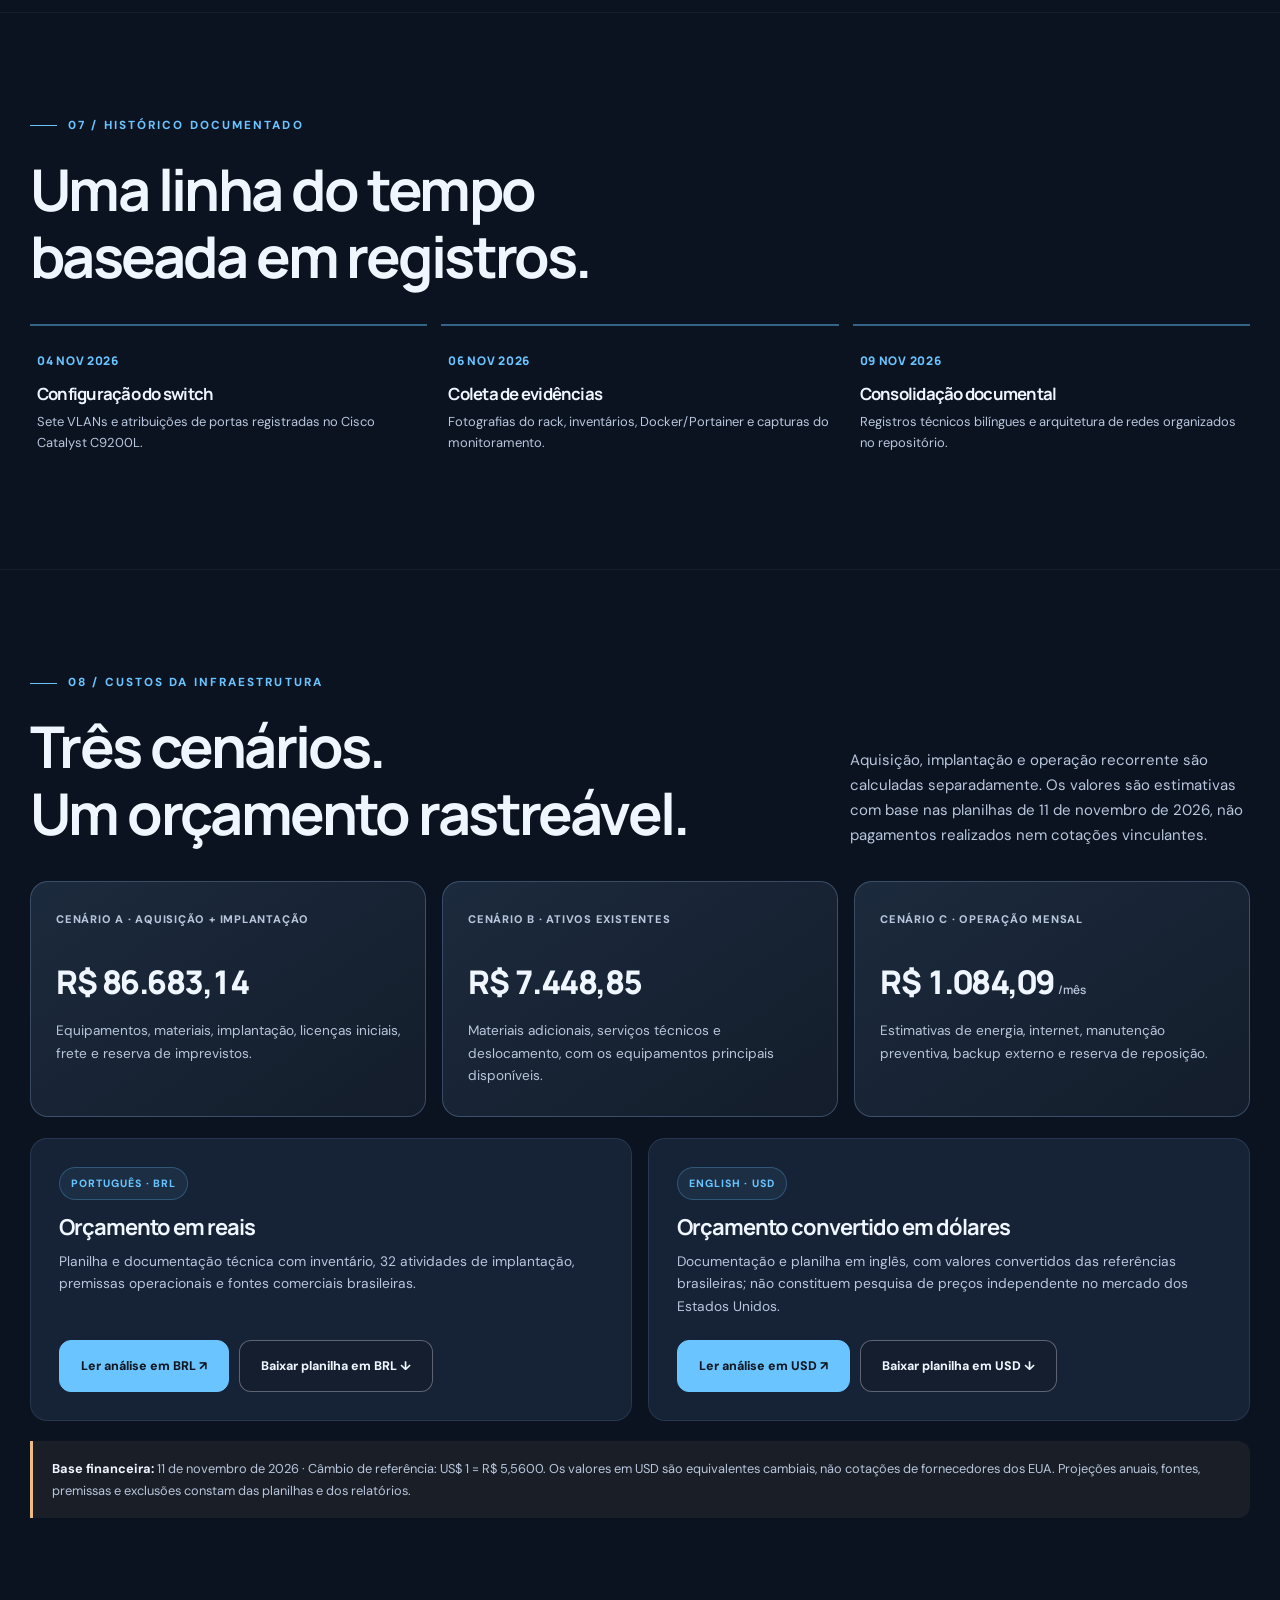
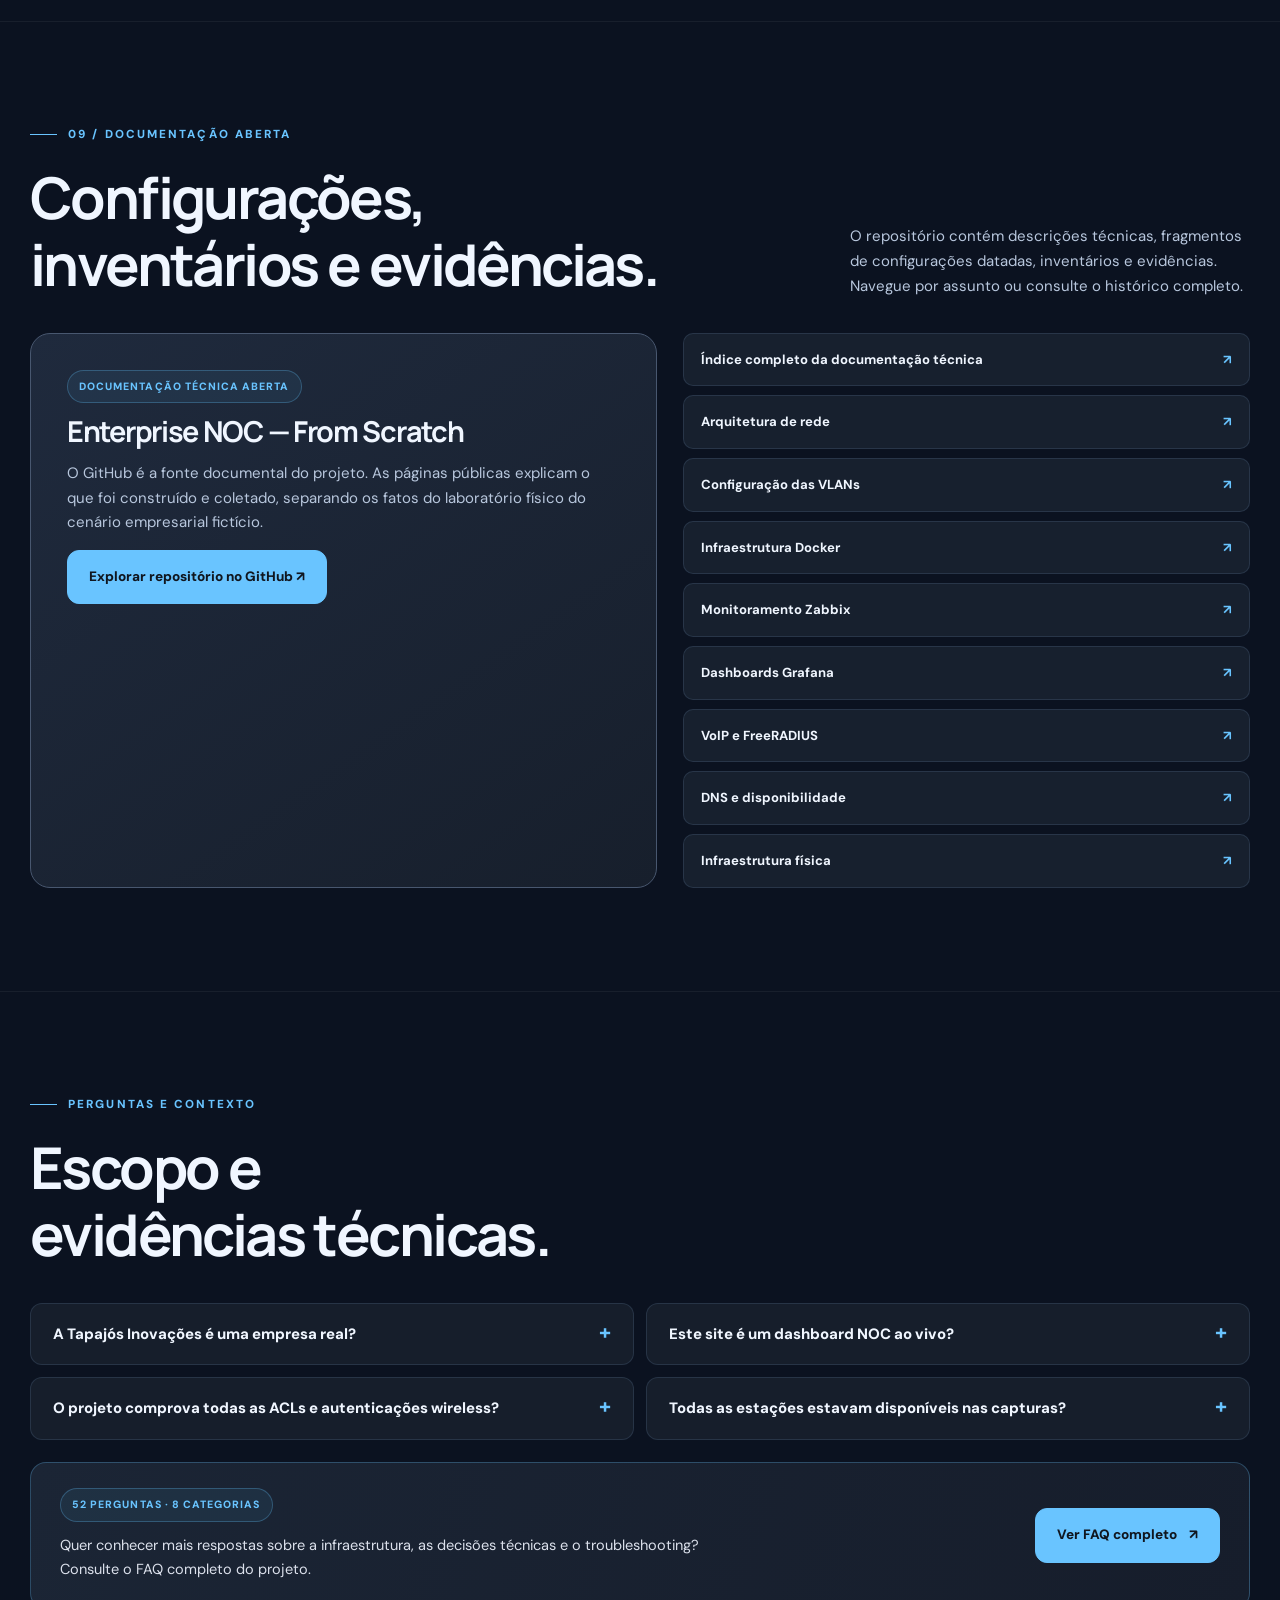
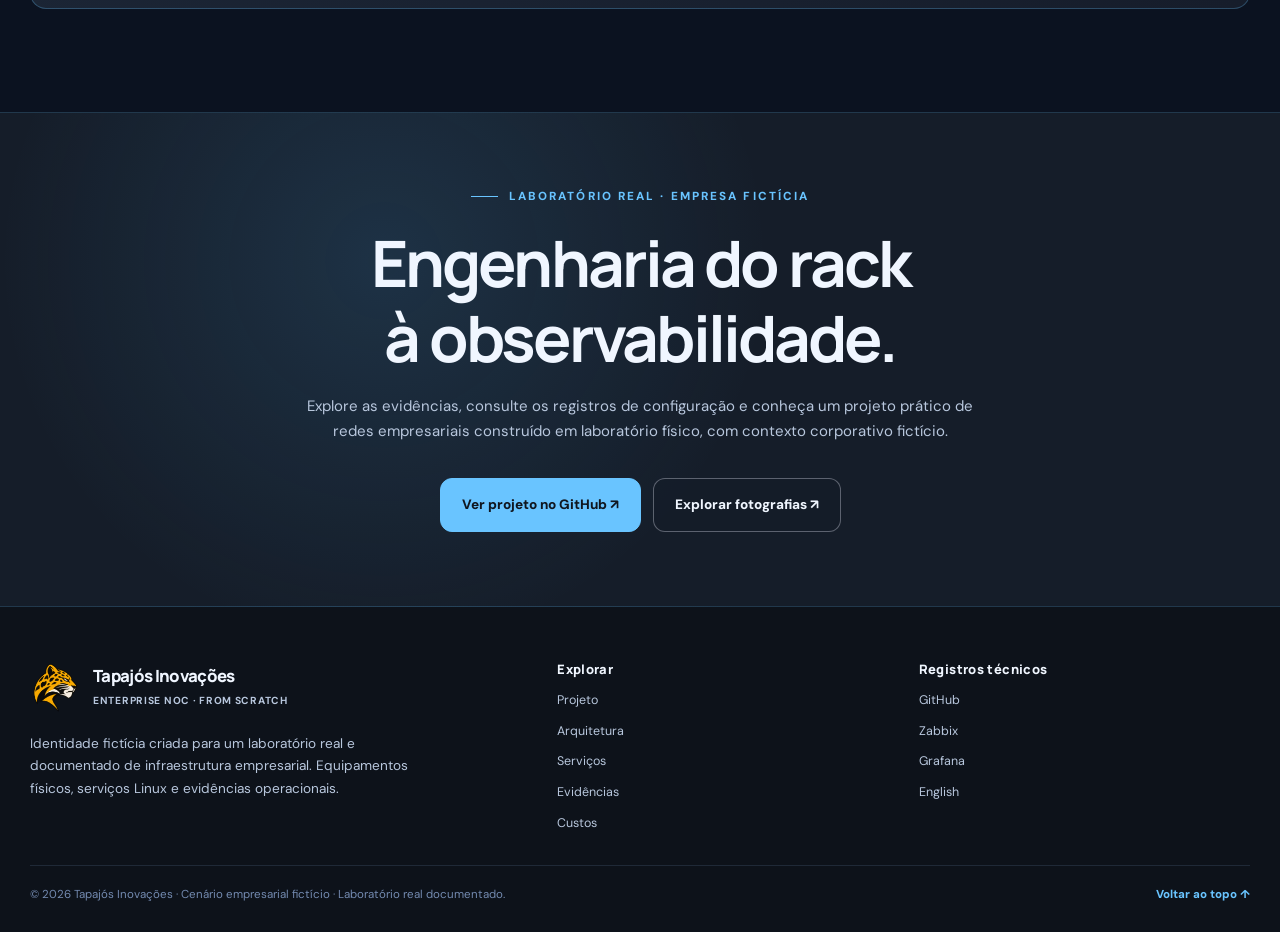
==== commit 6f6aa228: "feat(site): integrate bilingual cost analysis and documentation navigation" ====
--- a/docs/pt-BR/index.html
+++ b/docs/pt-BR/index.html
@@ -31,7 +31,8 @@
 <a href="#evidence">Evidências</a>
 <a href="#cabling">Cabeamento</a>
 <a href="#monitoring">Monitoramento</a>
-<a href="#documentation">Documentação</a></nav>
+<a href="#documentation">Documentação</a>
+<a href="#budget">Custos</a></nav>
   <div class="nav-right"><a class="lang-btn" lang="en" hreflang="en" href="../index.html">English ↗</a><button type="button" class="menu-btn" data-menu aria-controls="primary-nav" aria-expanded="false" aria-label="Abrir navegação">☰</button></div>
  </div>
 </header>
@@ -44,7 +45,7 @@
  <p>Uma rede corporativa, do rack e do cabeamento estruturado ao roteamento Cisco, sete VLANs, serviços Linux e um ecossistema de monitoramento. Um cenário empresarial fictício. Equipamentos, capturas e trabalho técnico reais.</p>
  <div class="actions"><a class="btn btn-main" href="#about">Conhecer o projeto <span aria-hidden="true">↗</span></a><a class="btn btn-outline" href="#evidence">Explorar evidências <span aria-hidden="true">↗</span></a></div>
  <div class="hero-foot"><i aria-hidden="true"></i>Laboratório físico · Estudo de caso técnico · Novembro de 2026</div>
-</div><aside class="hero-index" aria-label="CAPTURAS HISTÓRICAS, NÃO DADOS AO VIVO"><div class="mini"><b>7</b><span>VLANs</span></div><div class="mini"><b>10</b><span>Docker</span></div><div class="mini"><b>12</b><span>Zabbix hosts</span></div><div class="mini"><b>02</b><span>IP Phones</span></div></aside></div>
+</div><aside class="hero-index" aria-label="CAPTURAS HISTÓRICAS, NÃO DADOS AO VIVO"><div class="mini"><b>7</b><span>VLANs</span></div><div class="mini"><b>10</b><span>Docker</span></div><div class="mini"><b>12</b><span>Hosts Zabbix</span></div><div class="mini"><b>02</b><span>Telefones IP</span></div></aside></div>
 </section>
 <div class="stats"><div class="wrap stat-grid"><div class="stat"><strong>07</strong><span>VLANs</span></div><div class="stat"><strong>10</strong><span>Computadores inventariados</span></div><div class="stat"><strong>10</strong><span>Containers Docker ativos</span></div><div class="stat"><strong>12</strong><span>Hosts no Zabbix</span></div><div class="stat"><strong>02</strong><span>Telefones IP</span></div></div></div>
 <section class="section" id="about"><div class="wrap">
@@ -60,7 +61,7 @@
 <section class="section" id="architecture"><div class="wrap">
 <div class="section-head reveal"><div><div class="kicker eyebrow">02 / REDES</div><h2>Sete VLANs.<br>Uma arquitetura lógica.</h2></div><p>O roteador Cisco Catalyst C8200L e o switch Catalyst C9200L estruturam a rede. Selecione uma VLAN para conhecer a função, os equipamentos documentados e a referência técnica.</p></div>
 <div class="topology reveal"><div class="network-flow"><div class="network-node"><span class="node-type">ROTEADOR CORPORATIVO</span><strong>Cisco Catalyst C8200L</strong><small>802.1Q · VLAN 10–70</small></div><div class="flow-stem" aria-hidden="true"></div><div class="network-node"><span class="node-type">SWITCH GERENCIÁVEL</span><strong>Cisco Catalyst C9200L</strong><small>Gi1/0/1 · Trunk</small></div></div>
-<div class="vlan-grid" role="group" aria-label="VLAN selection"><button type="button" class="vlan" data-vlan="10" data-title="VLAN 10 · TI / NOC" data-description="A VLAN 10 reúne administração da infraestrutura e monitoramento. O computador principal Debian 13 hospeda Docker, Zabbix, Grafana e serviços relacionados." data-url="https://github.com/kayo-willian/enterprise-noc-from-scratch/blob/main/docs/pt-BR/redes/vlans.md" data-link="Ler documentação →" aria-pressed="true"><b>10</b><span>TI / NOC</span><em>VLAN 10</em></button>
+<div class="vlan-grid" role="group" aria-label="Seleção de VLANs"><button type="button" class="vlan" data-vlan="10" data-title="VLAN 10 · TI / NOC" data-description="A VLAN 10 reúne administração da infraestrutura e monitoramento. O computador principal Debian 13 hospeda Docker, Zabbix, Grafana e serviços relacionados." data-url="https://github.com/kayo-willian/enterprise-noc-from-scratch/blob/main/docs/pt-BR/redes/vlans.md" data-link="Ler documentação →" aria-pressed="true"><b>10</b><span>TI / NOC</span><em>VLAN 10</em></button>
 <button type="button" class="vlan" data-vlan="20" data-title="VLAN 20 · Contabilidade" data-description="A VLAN 20 atende à Contabilidade. O inventário de 06/11 registra três estações Windows." data-url="https://github.com/kayo-willian/enterprise-noc-from-scratch/blob/main/docs/pt-BR/redes/vlans.md" data-link="Ler documentação →" aria-pressed="false"><b>20</b><span>Contabilidade</span><em>VLAN 20</em></button>
 <button type="button" class="vlan" data-vlan="30" data-title="VLAN 30 · Financeiro" data-description="A VLAN 30 atende ao Financeiro. O inventário de hardware documenta duas estações Windows nesse segmento." data-url="https://github.com/kayo-willian/enterprise-noc-from-scratch/blob/main/docs/pt-BR/redes/vlans.md" data-link="Ler documentação →" aria-pressed="false"><b>30</b><span>Financeiro</span><em>VLAN 30</em></button>
 <button type="button" class="vlan" data-vlan="40" data-title="VLAN 40 · Vendas" data-description="A VLAN 40 atende a Vendas. O inventário inclui duas estações Windows." data-url="https://github.com/kayo-willian/enterprise-noc-from-scratch/blob/main/docs/pt-BR/redes/vlans.md" data-link="Ler documentação →" aria-pressed="false"><b>40</b><span>Vendas</span><em>VLAN 40</em></button>
@@ -142,8 +143,21 @@
 <section class="section" id="timeline"><div class="wrap"><div class="section-head"><div><div class="kicker eyebrow">07 / HISTÓRICO DOCUMENTADO</div><h2>Uma linha do tempo<br>baseada em registros.</h2></div></div><div class="timeline"><div class="timeline-item"><time>04 NOV 2026</time><h4>Configuração do switch</h4><p>Sete VLANs e atribuições de portas registradas no Cisco Catalyst C9200L.</p></div>
 <div class="timeline-item"><time>06 NOV 2026</time><h4>Coleta de evidências</h4><p>Fotografias do rack, inventários, Docker/Portainer e capturas do monitoramento.</p></div>
 <div class="timeline-item"><time>09 NOV 2026</time><h4>Consolidação documental</h4><p>Registros técnicos bilíngues e arquitetura de redes organizados no repositório.</p></div></div></div></section>
-<section class="section" id="documentation"><div class="wrap"><div class="section-head"><div><div class="kicker eyebrow">08 / DOCUMENTAÇÃO ABERTA</div><h2>Configurações,<br>inventários e evidências.</h2></div><p>O repositório contém descrições técnicas, fragmentos de configurações datadas, inventários e evidências. Navegue por assunto ou consulte o histórico completo.</p></div>
-<div class="docs-layout"><div class="docs-primary"><span class="chip">OPEN SOURCE DOCUMENTATION</span><h3>Enterprise NOC — From Scratch</h3><p>O GitHub é a fonte documental do projeto. As páginas públicas explicam o que foi construído e coletado, separando os fatos do laboratório físico do cenário empresarial fictício.</p><a class="btn btn-main" href="https://github.com/kayo-willian/enterprise-noc-from-scratch" target="_blank" rel="noopener noreferrer">Explorar repositório no GitHub ↗</a></div><div class="docs-list"><a class="docs-link" href="https://github.com/kayo-willian/enterprise-noc-from-scratch/blob/main/docs/pt-BR/arquitetura/visao-geral-da-infraestrutura.md" target="_blank" rel="noopener noreferrer">Arquitetura de rede<span aria-hidden="true">↗</span></a>
+<section class="section" id="budget"><div class="wrap">
+<div class="section-head reveal"><div><div class="kicker eyebrow">08 / CUSTOS DA INFRAESTRUTURA</div><h2>Três cenários.<br>Um orçamento rastreável.</h2></div><p>Aquisição, implantação e operação recorrente são calculadas separadamente. Os valores são estimativas com base nas planilhas de 11 de novembro de 2026, não pagamentos realizados nem cotações vinculantes.</p></div>
+<div class="budget-grid">
+<article class="budget-card"><span class="budget-label">CENÁRIO A · AQUISIÇÃO + IMPLANTAÇÃO</span><strong>R$ 86.683,14</strong><p>Equipamentos, materiais, implantação, licenças iniciais, frete e reserva de imprevistos.</p></article>
+<article class="budget-card"><span class="budget-label">CENÁRIO B · ATIVOS EXISTENTES</span><strong>R$ 7.448,85</strong><p>Materiais adicionais, serviços técnicos e deslocamento, com os equipamentos principais disponíveis.</p></article>
+<article class="budget-card"><span class="budget-label">CENÁRIO C · OPERAÇÃO MENSAL</span><strong>R$ 1.084,09<small>/mês</small></strong><p>Estimativas de energia, internet, manutenção preventiva, backup externo e reserva de reposição.</p></article>
+</div>
+<div class="budget-resources">
+<article class="budget-resource"><div><span class="chip">PORTUGUÊS · BRL</span><h3>Orçamento em reais</h3><p>Planilha e documentação técnica com inventário, 32 atividades de implantação, premissas operacionais e fontes comerciais brasileiras.</p></div><div class="budget-actions"><a class="btn btn-main" href="https://github.com/kayo-willian/enterprise-noc-from-scratch/blob/main/docs/pt-BR/custos/enterprise-noc-orcamento-final-brl-2026.md" target="_blank" rel="noopener noreferrer">Ler análise em BRL ↗</a><a class="btn btn-outline" href="custos/enterprise-noc-orcamento-final-brl-2026.xlsx" download>Baixar planilha em BRL ↓</a></div></article>
+<article class="budget-resource"><div><span class="chip">ENGLISH · USD</span><h3>Orçamento convertido em dólares</h3><p>Documentação e planilha em inglês, com valores convertidos das referências brasileiras; não constituem pesquisa de preços independente no mercado dos Estados Unidos.</p></div><div class="budget-actions"><a class="btn btn-main" href="https://github.com/kayo-willian/enterprise-noc-from-scratch/blob/main/docs/costs/enterprise-noc-final-budget-usd-2026.md" target="_blank" rel="noopener noreferrer">Ler análise em USD ↗</a><a class="btn btn-outline" href="../costs/enterprise-noc-final-budget-usd-2026.xlsx" download>Baixar planilha em USD ↓</a></div></article>
+</div>
+<p class="budget-disclaimer"><strong>Base financeira:</strong> 11 de novembro de 2026 · Câmbio de referência: US$ 1 = R$ 5,5600. Os valores em USD são equivalentes cambiais, não cotações de fornecedores dos EUA. Projeções anuais, fontes, premissas e exclusões constam das planilhas e dos relatórios.</p>
+</div></section>
+<section class="section" id="documentation"><div class="wrap"><div class="section-head"><div><div class="kicker eyebrow">09 / DOCUMENTAÇÃO ABERTA</div><h2>Configurações,<br>inventários e evidências.</h2></div><p>O repositório contém descrições técnicas, fragmentos de configurações datadas, inventários e evidências. Navegue por assunto ou consulte o histórico completo.</p></div>
+<div class="docs-layout"><div class="docs-primary"><span class="chip">DOCUMENTAÇÃO TÉCNICA ABERTA</span><h3>Enterprise NOC — From Scratch</h3><p>O GitHub é a fonte documental do projeto. As páginas públicas explicam o que foi construído e coletado, separando os fatos do laboratório físico do cenário empresarial fictício.</p><a class="btn btn-main" href="https://github.com/kayo-willian/enterprise-noc-from-scratch" target="_blank" rel="noopener noreferrer">Explorar repositório no GitHub ↗</a></div><div class="docs-list"><a class="docs-link" href="https://github.com/kayo-willian/enterprise-noc-from-scratch/blob/main/docs/pt-BR/README.md" target="_blank" rel="noopener noreferrer">Índice completo da documentação técnica<span aria-hidden="true">↗</span></a><a class="docs-link" href="https://github.com/kayo-willian/enterprise-noc-from-scratch/blob/main/docs/pt-BR/arquitetura/visao-geral-da-infraestrutura.md" target="_blank" rel="noopener noreferrer">Arquitetura de rede<span aria-hidden="true">↗</span></a>
 <a class="docs-link" href="https://github.com/kayo-willian/enterprise-noc-from-scratch/blob/main/docs/pt-BR/redes/registro-switch-vlans-2026-11-04.md" target="_blank" rel="noopener noreferrer">Configuração das VLANs<span aria-hidden="true">↗</span></a>
 <a class="docs-link" href="https://github.com/kayo-willian/enterprise-noc-from-scratch/blob/main/docs/pt-BR/containers/servicos-docker.md" target="_blank" rel="noopener noreferrer">Infraestrutura Docker<span aria-hidden="true">↗</span></a>
 <a class="docs-link" href="https://github.com/kayo-willian/enterprise-noc-from-scratch/blob/main/docs/pt-BR/monitoramento/zabbix.md" target="_blank" rel="noopener noreferrer">Monitoramento Zabbix<span aria-hidden="true">↗</span></a>
@@ -158,7 +172,7 @@
 <details><summary>Todas as estações estavam disponíveis nas capturas?</summary><p>Não. Os registros históricos incluem agentes indisponíveis e itens não suportados. O portal apresenta essas constatações sem adulterar os resultados.</p></details></div><div class="faq-more"><div class="faq-more-copy"><span class="chip">52 PERGUNTAS · 8 CATEGORIAS</span><p>Quer conhecer mais respostas sobre a infraestrutura, as decisões técnicas e o troubleshooting? Consulte o FAQ completo do projeto.</p></div><a class="btn btn-main" href="https://github.com/kayo-willian/enterprise-noc-from-scratch/blob/main/docs/pt-BR/faq/perguntas-frequentes.md" target="_blank" rel="noopener noreferrer">Ver FAQ completo <span aria-hidden="true">↗</span></a></div></div></section>
 <section class="end-cta"><div class="wrap"><div class="kicker eyebrow" style="justify-content:center">LABORATÓRIO REAL · EMPRESA FICTÍCIA</div><h2>Engenharia do rack<br>à observabilidade.</h2><p>Explore as evidências, consulte os registros de configuração e conheça um projeto prático de redes empresariais construído em laboratório físico, com contexto corporativo fictício.</p><div class="actions"><a class="btn btn-main" href="https://github.com/kayo-willian/enterprise-noc-from-scratch" target="_blank" rel="noopener noreferrer">Ver projeto no GitHub ↗</a><a class="btn btn-outline" href="#evidence">Explorar fotografias ↗</a></div></div></section>
 </main>
-<footer class="site-foot"><div class="wrap"><div class="foot-main"><div><a class="brand" href="#top"><img src="../assets/brand/tapajos-jaguar-logo.png" width="51" height="51" alt=""><span><span class="brand-name">Tapajós Inovações</span><span class="brand-sub">Enterprise NOC · From Scratch</span></span></a><p style="margin-top:20px">Identidade fictícia criada para um laboratório real e documentado de infraestrutura empresarial. Equipamentos físicos, serviços Linux e evidências operacionais.</p></div><div><h4 class="foot-head">Explorar</h4><nav class="foot-links" aria-label="Explorar"><a href="#about">Projeto</a><a href="#architecture">Arquitetura</a><a href="#services">Serviços</a><a href="#evidence">Evidências</a></nav></div><div><h4 class="foot-head">Registros técnicos</h4><nav class="foot-links" aria-label="Registros técnicos"><a href="https://github.com/kayo-willian/enterprise-noc-from-scratch" target="_blank" rel="noopener noreferrer">GitHub</a><a href="https://github.com/kayo-willian/enterprise-noc-from-scratch/blob/main/docs/pt-BR/monitoramento/zabbix.md" target="_blank" rel="noopener noreferrer">Zabbix</a><a href="https://github.com/kayo-willian/enterprise-noc-from-scratch/blob/main/docs/pt-BR/monitoramento/grafana.md" target="_blank" rel="noopener noreferrer">Grafana</a><a href="../index.html">English</a></nav></div></div><div class="foot-bottom"><span>© 2026 Tapajós Inovações · Cenário empresarial fictício · Laboratório real documentado.</span><a href="#top" class="back-top">Voltar ao topo ↑</a></div></div></footer>
+<footer class="site-foot"><div class="wrap"><div class="foot-main"><div><a class="brand" href="#top"><img src="../assets/brand/tapajos-jaguar-logo.png" width="51" height="51" alt=""><span><span class="brand-name">Tapajós Inovações</span><span class="brand-sub">Enterprise NOC · From Scratch</span></span></a><p style="margin-top:20px">Identidade fictícia criada para um laboratório real e documentado de infraestrutura empresarial. Equipamentos físicos, serviços Linux e evidências operacionais.</p></div><div><h4 class="foot-head">Explorar</h4><nav class="foot-links" aria-label="Explorar"><a href="#about">Projeto</a><a href="#architecture">Arquitetura</a><a href="#services">Serviços</a><a href="#evidence">Evidências</a><a href="#budget">Custos</a></nav></div><div><h4 class="foot-head">Registros técnicos</h4><nav class="foot-links" aria-label="Registros técnicos"><a href="https://github.com/kayo-willian/enterprise-noc-from-scratch" target="_blank" rel="noopener noreferrer">GitHub</a><a href="https://github.com/kayo-willian/enterprise-noc-from-scratch/blob/main/docs/pt-BR/monitoramento/zabbix.md" target="_blank" rel="noopener noreferrer">Zabbix</a><a href="https://github.com/kayo-willian/enterprise-noc-from-scratch/blob/main/docs/pt-BR/monitoramento/grafana.md" target="_blank" rel="noopener noreferrer">Grafana</a><a href="../index.html">English</a></nav></div></div><div class="foot-bottom"><span>© 2026 Tapajós Inovações · Cenário empresarial fictício · Laboratório real documentado.</span><a href="#top" class="back-top">Voltar ao topo ↑</a></div></div></footer>
 <dialog class="lightbox" id="gallery-dialog" aria-label="04 / EVIDÊNCIAS REAIS"><div class="lightbox-body"><button class="modal-close" type="button" data-close aria-label="Fechar imagem ampliada">✕</button><img class="lightbox-img" data-dialog-image alt=""><div class="lightbox-info"><div><b data-dialog-title></b><small data-dialog-subtitle></small></div><div class="modal-controls"><button type="button" data-prev aria-label="Imagem anterior">←</button><button type="button" data-next aria-label="Próxima imagem">→</button></div></div></div></dialog>
 </body>
 </html>
--- a/docs/assets/css/site.css
+++ b/docs/assets/css/site.css
@@ -36,3 +36,23 @@
 .faq-more .btn{flex-shrink:0}
 @media(max-width:760px){.faq-more{align-items:flex-start;flex-direction:column}.faq-more .btn{width:auto}}
 @media(max-width:480px){.faq-more{padding:21px}.faq-more .btn{width:100%}}
+
+/* Financial scenarios and links to published cost reports */
+.budget-grid{display:grid;grid-template-columns:repeat(3,minmax(0,1fr));gap:16px}
+.budget-card{padding:28px 25px;border:1px solid var(--line-strong);border-radius:18px;background:linear-gradient(145deg,#1c2a3d,#131d2b)}
+.budget-label{display:block;min-height:35px;color:var(--muted);font-size:.69rem;font-weight:800;letter-spacing:.07em}
+.budget-card strong{display:block;color:var(--text);font:800 clamp(1.65rem,2.55vw,2.65rem) 'Manrope',system-ui,sans-serif;letter-spacing:-.045em;white-space:nowrap;margin:14px 0 16px;font-variant-numeric:tabular-nums}
+.budget-card strong small{font-size:.36em;font-weight:600;color:var(--muted);letter-spacing:0;margin-left:4px}
+.budget-card p{margin:0;font-size:.85rem}
+.budget-resources{display:grid;grid-template-columns:repeat(2,minmax(0,1fr));gap:16px;margin-top:21px}
+.budget-resource{display:flex;flex-direction:column;justify-content:space-between;gap:22px;padding:28px;border:1px solid var(--line);border-radius:17px;background:var(--paper)}
+.budget-resource h3{font-size:1.37rem;margin:15px 0 9px}
+.budget-resource p{font-size:.86rem;margin:0}
+.budget-actions{display:flex;flex-wrap:wrap;gap:10px}
+.budget-actions .btn{width:auto;min-width:0;text-align:center;font-size:.78rem}
+.budget-disclaimer{margin:20px 0 0;padding:17px 19px;border-left:3px solid var(--gold);background:rgba(237,188,130,.065);border-radius:0 12px 12px 0;font-size:.8rem}
+.budget-disclaimer strong{color:var(--text)}
+@media(max-width:1120px) and (min-width:761px){.nav-links{position:absolute;top:83px;left:0;right:0;background:#131a26;border-bottom:1px solid var(--line);display:none;flex-direction:column;align-items:stretch;gap:0;padding:12px 25px 20px}.nav-links.is-open{display:flex}.nav-links a{padding:11px 3px;font-size:.89rem}.menu-btn{display:block}}
+@media(max-width:980px){.budget-grid{grid-template-columns:1fr}.budget-label{min-height:0}.budget-card strong{font-size:clamp(1.8rem,5vw,2.5rem)}}
+@media(max-width:760px){.budget-resources{grid-template-columns:1fr}.budget-card,.budget-resource{padding:23px}.budget-actions .btn{width:100%}}
+@media(max-width:480px){.budget-card strong{white-space:normal;overflow-wrap:anywhere}}
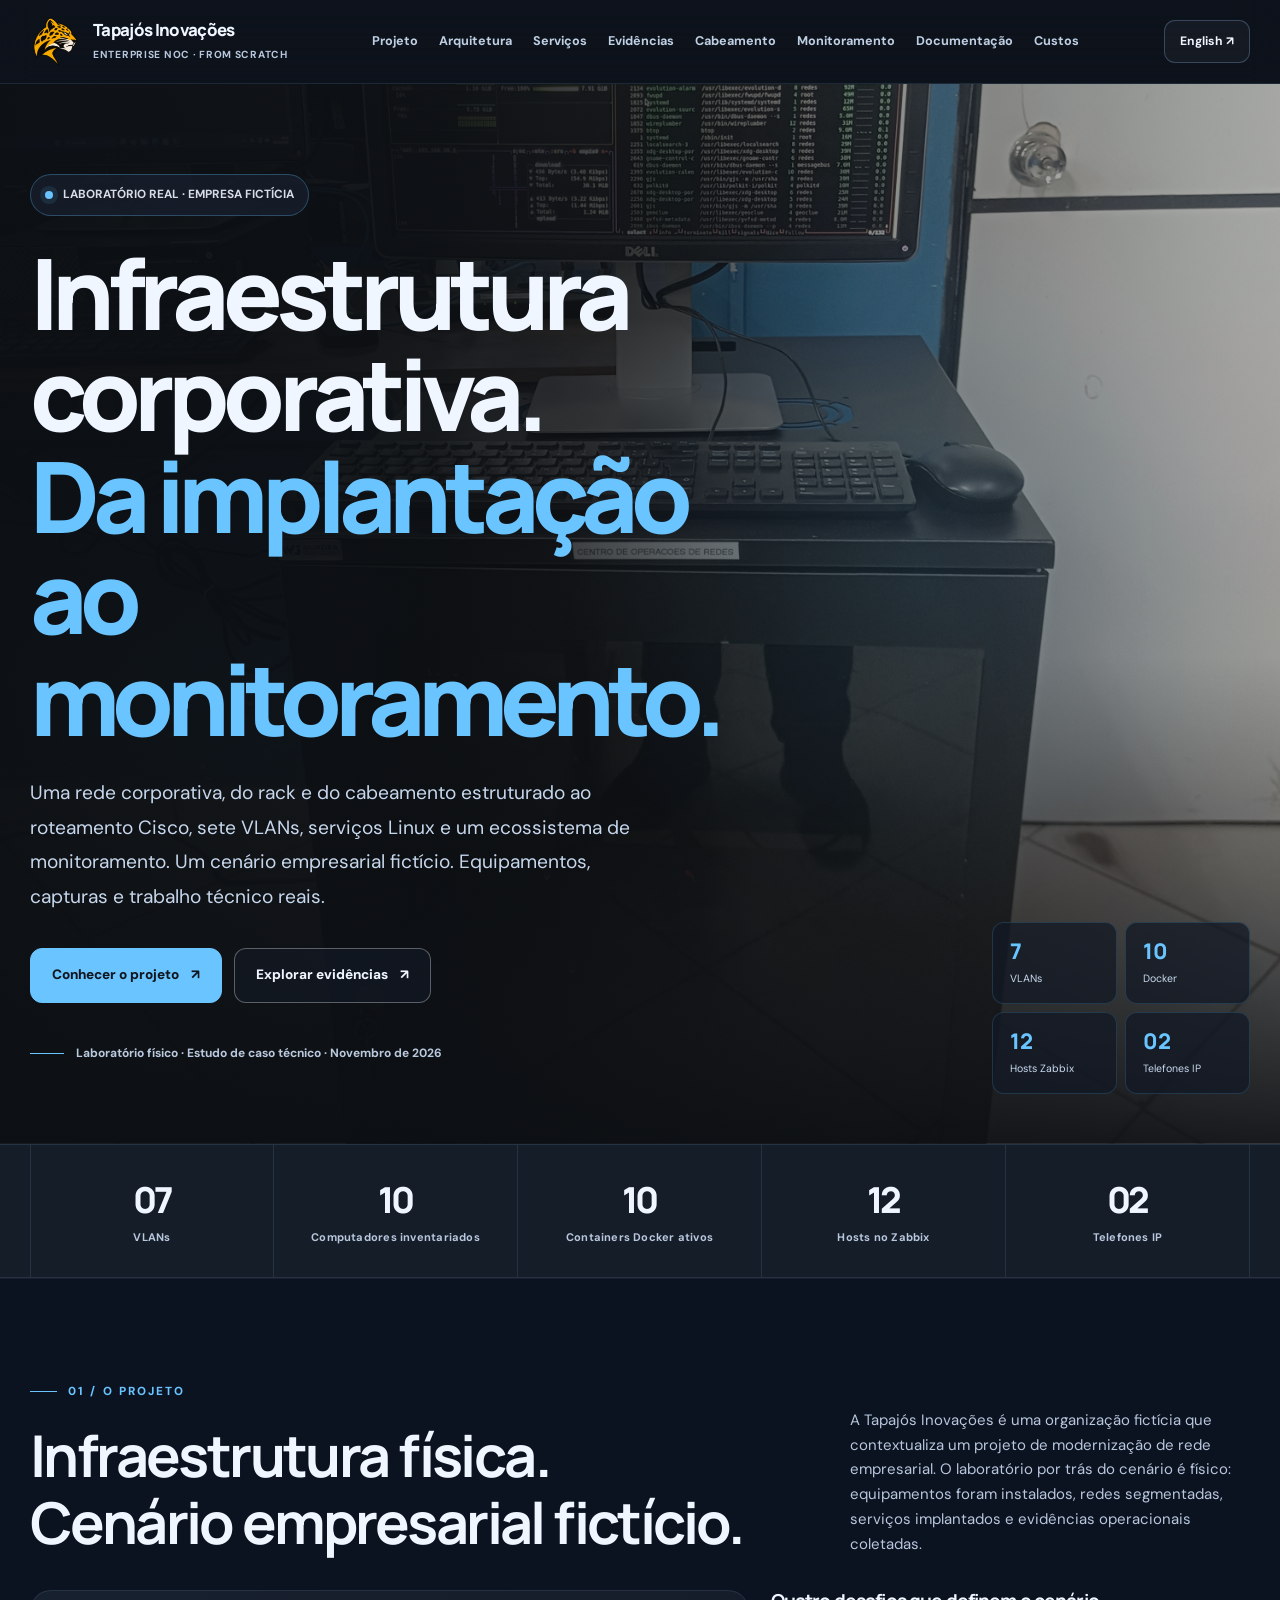
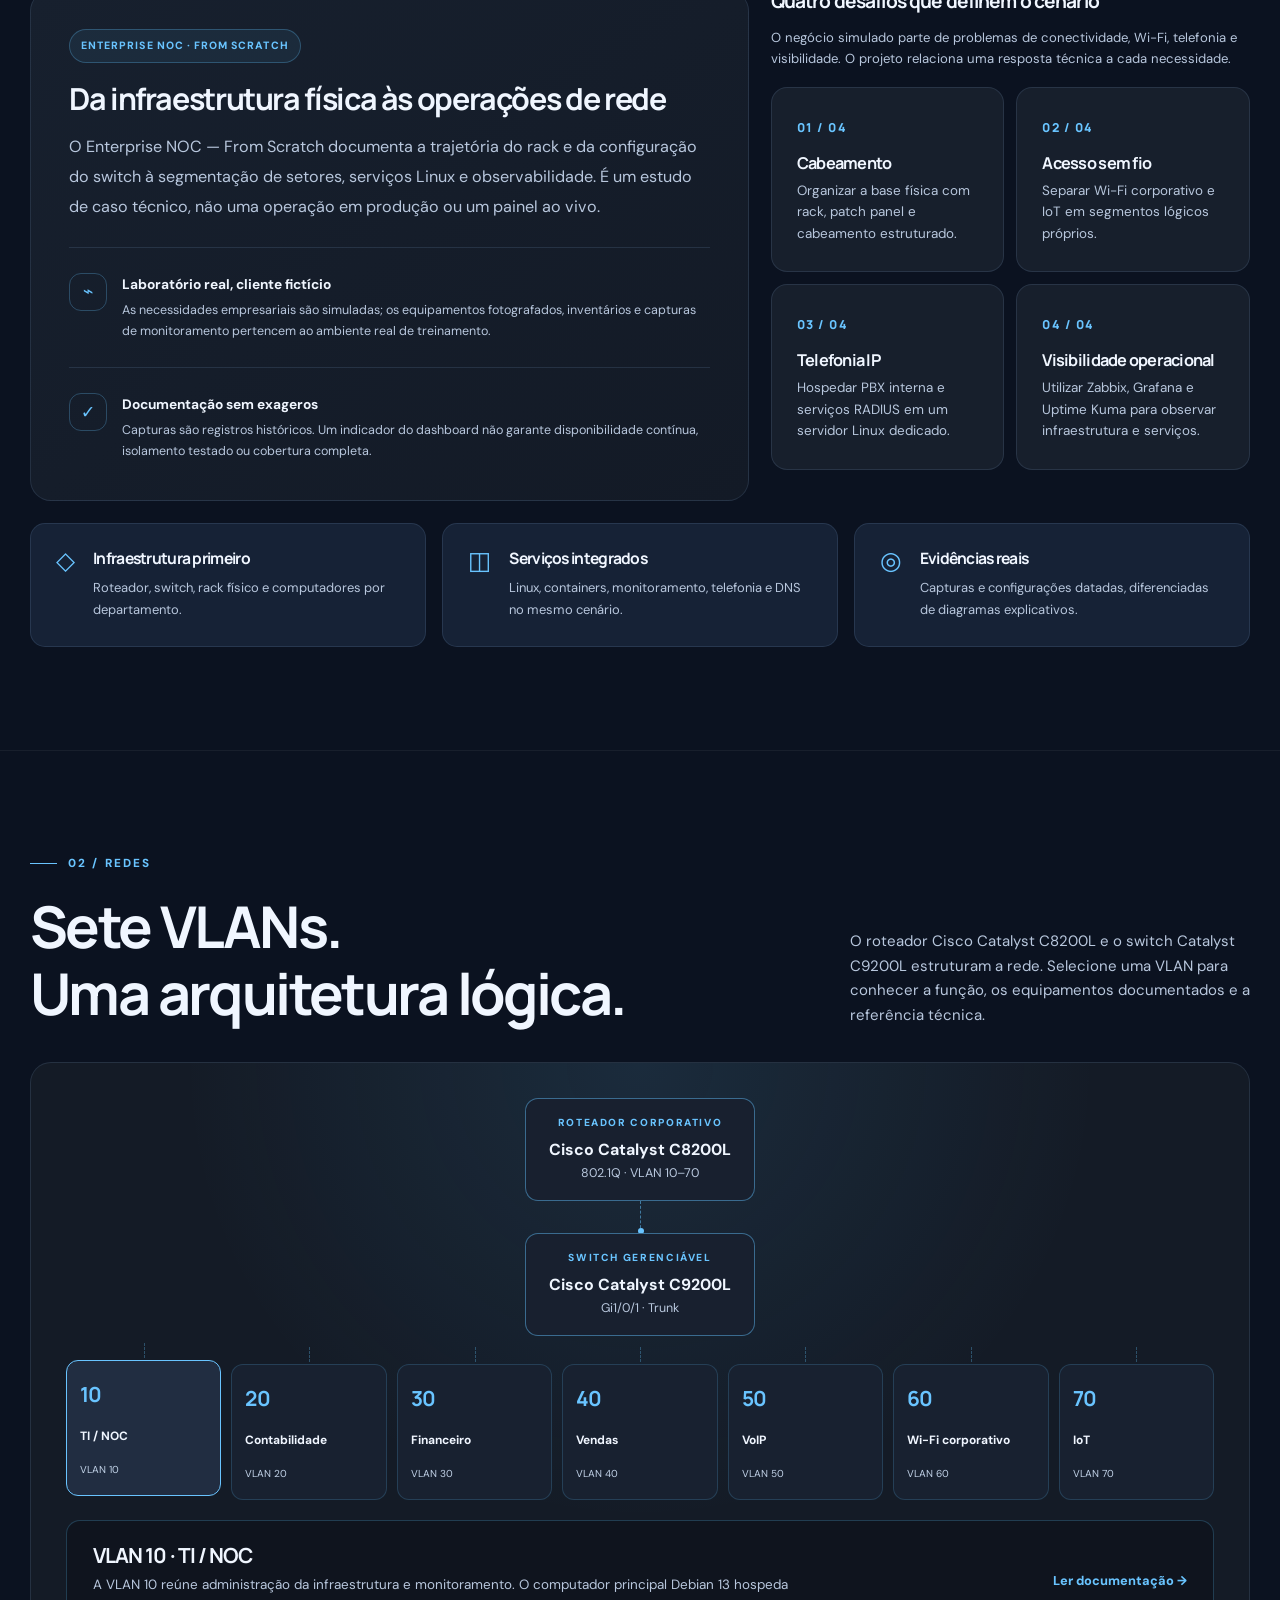
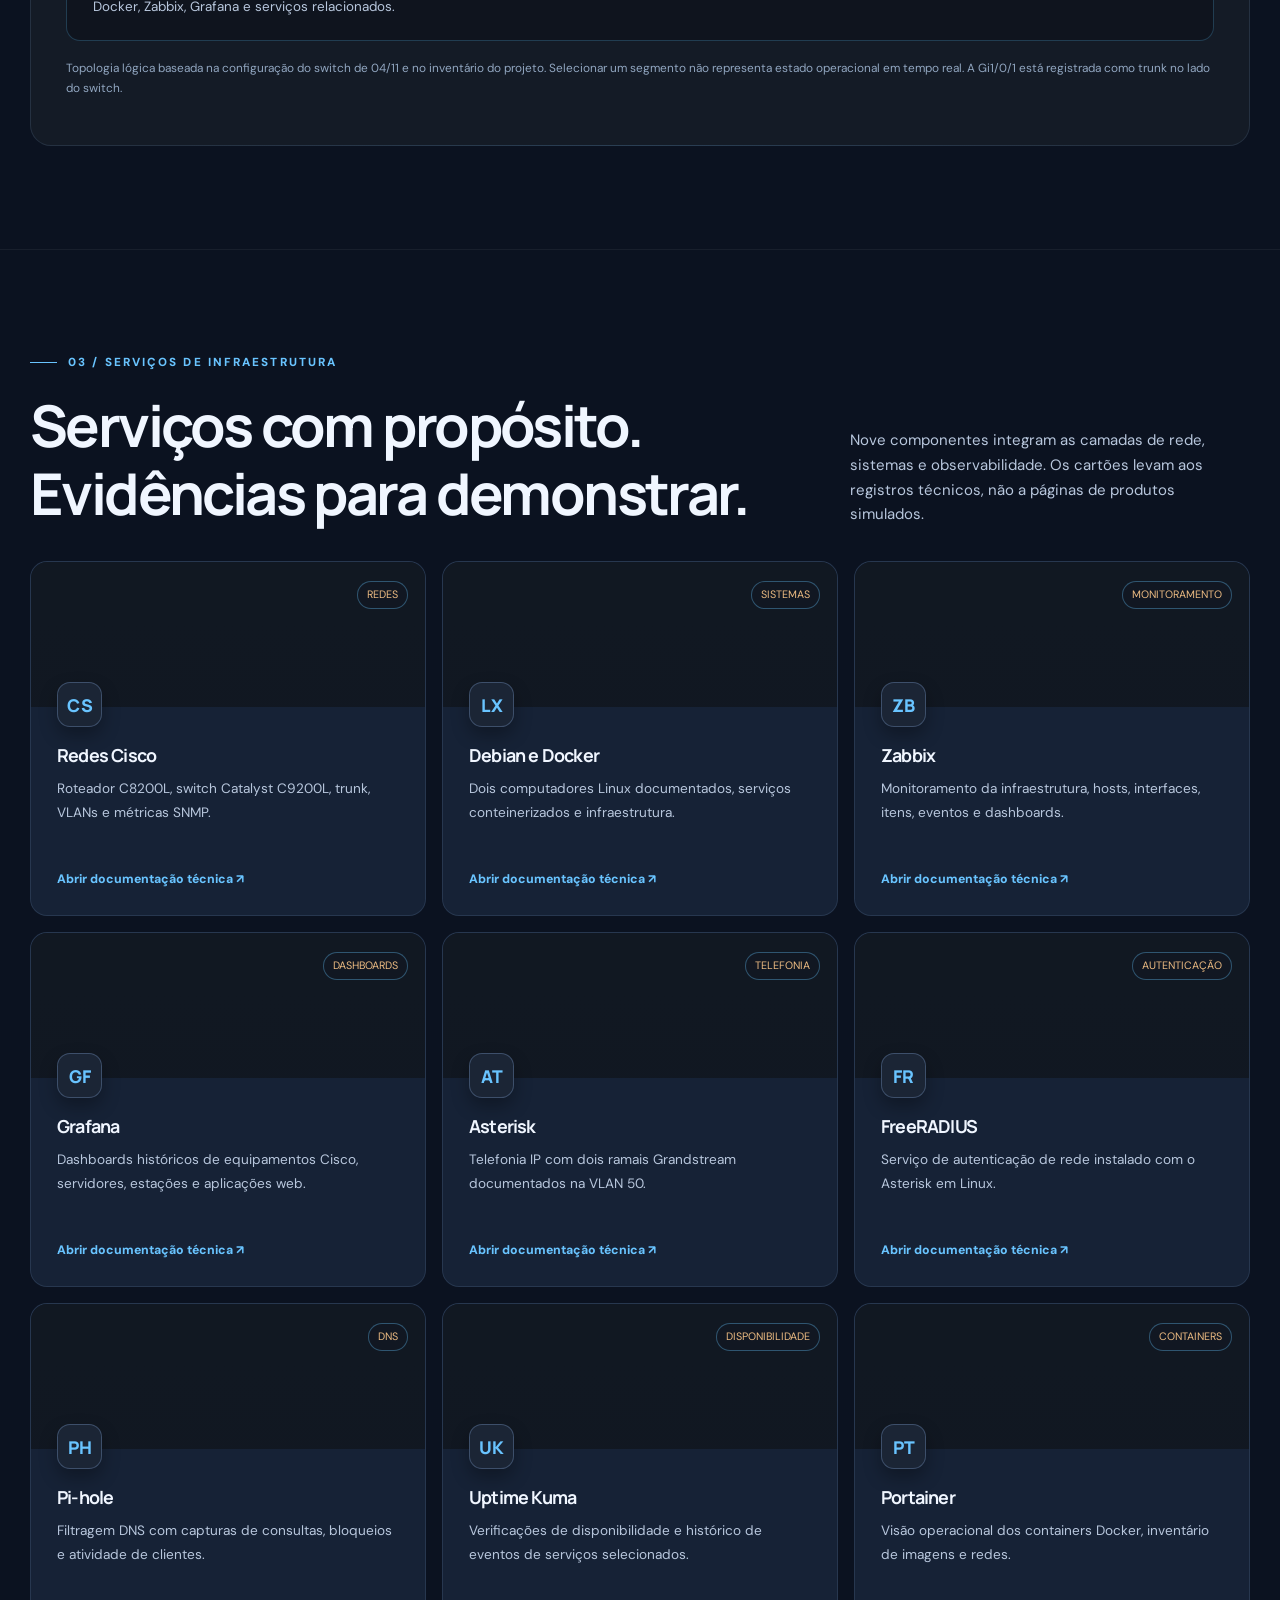
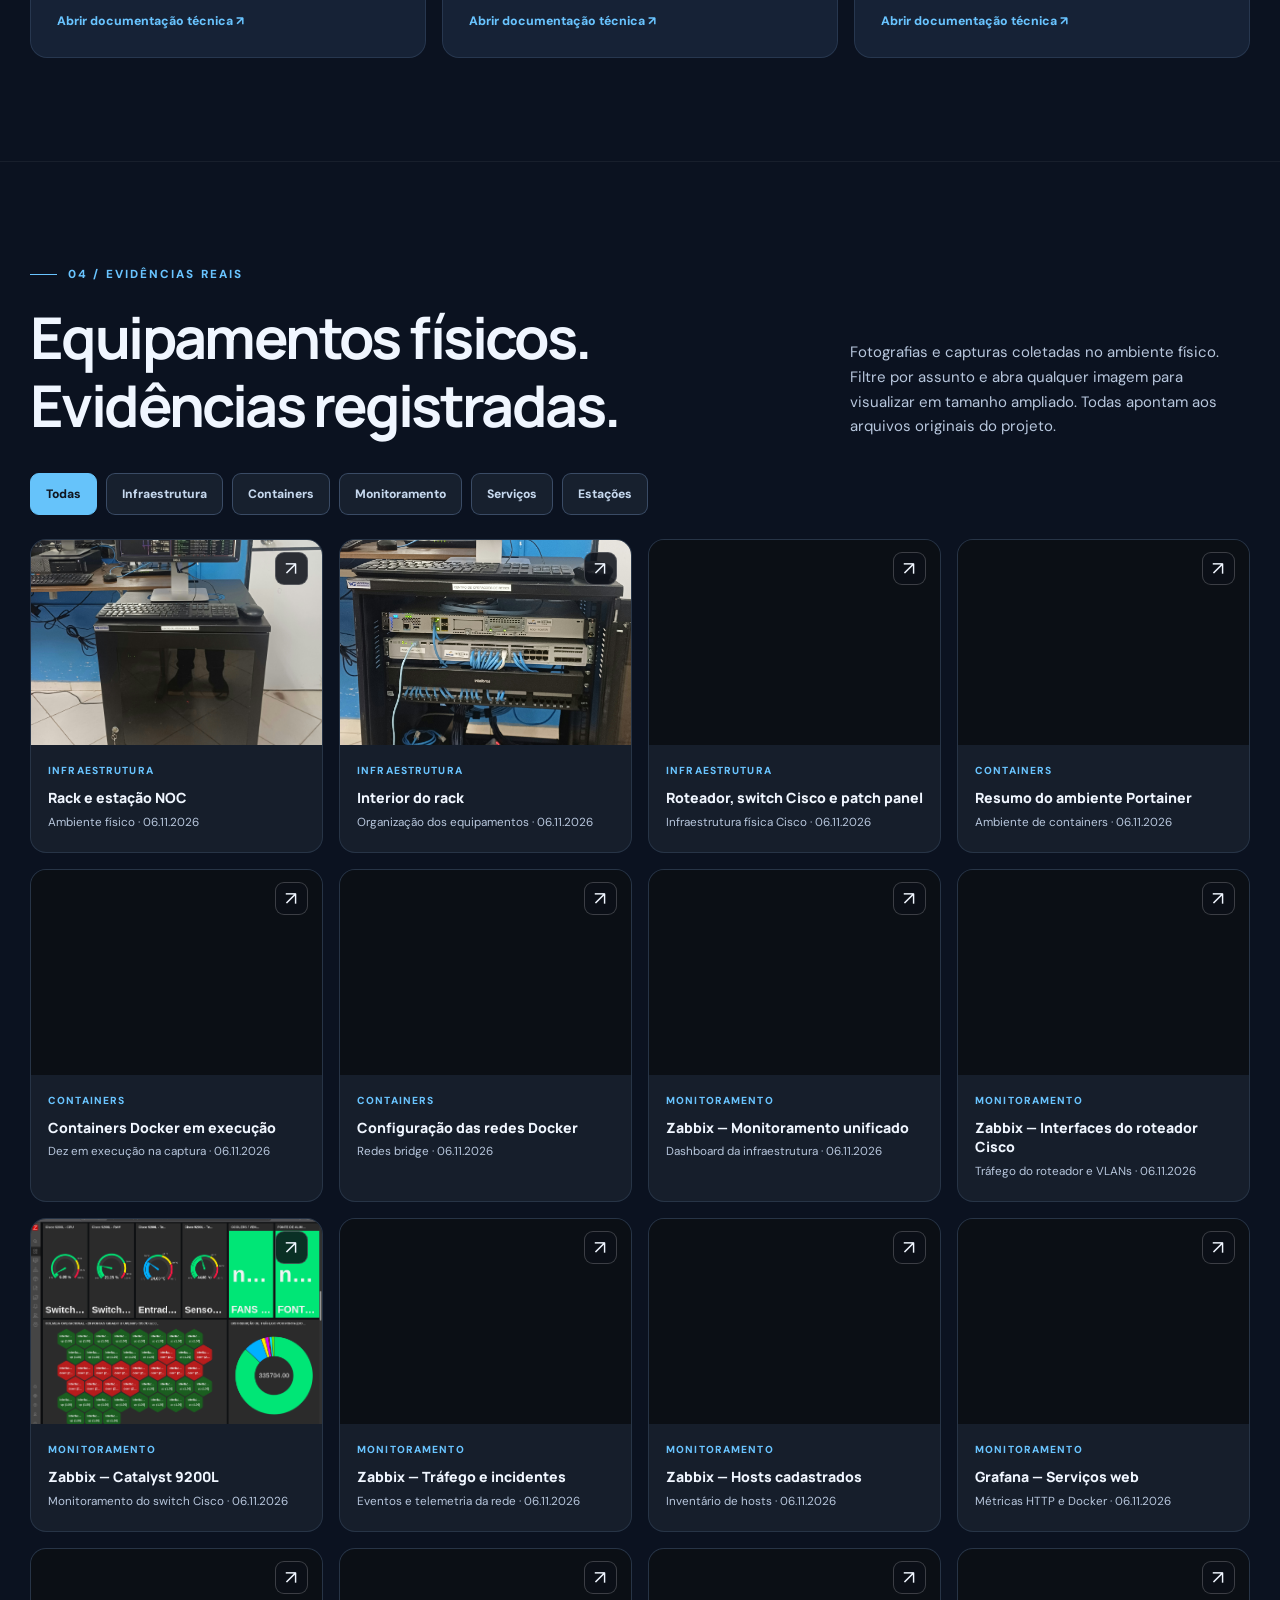
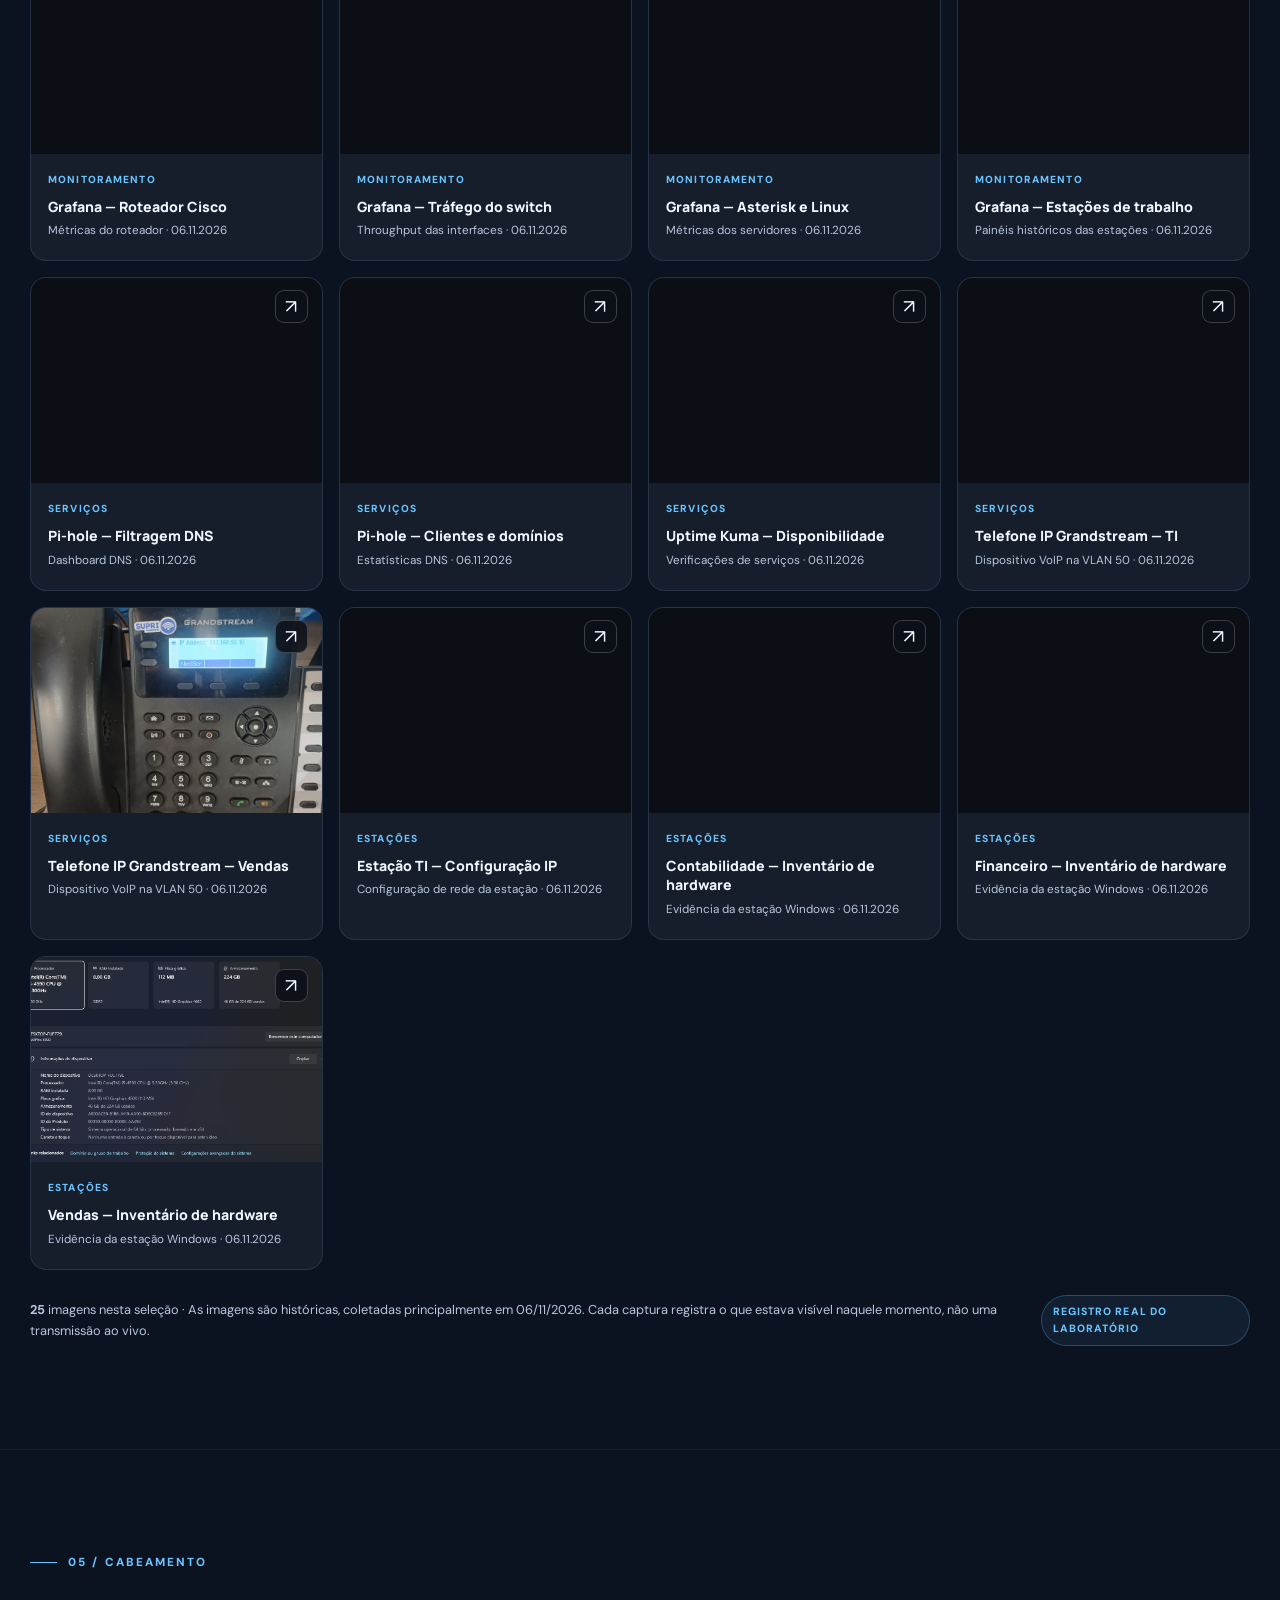
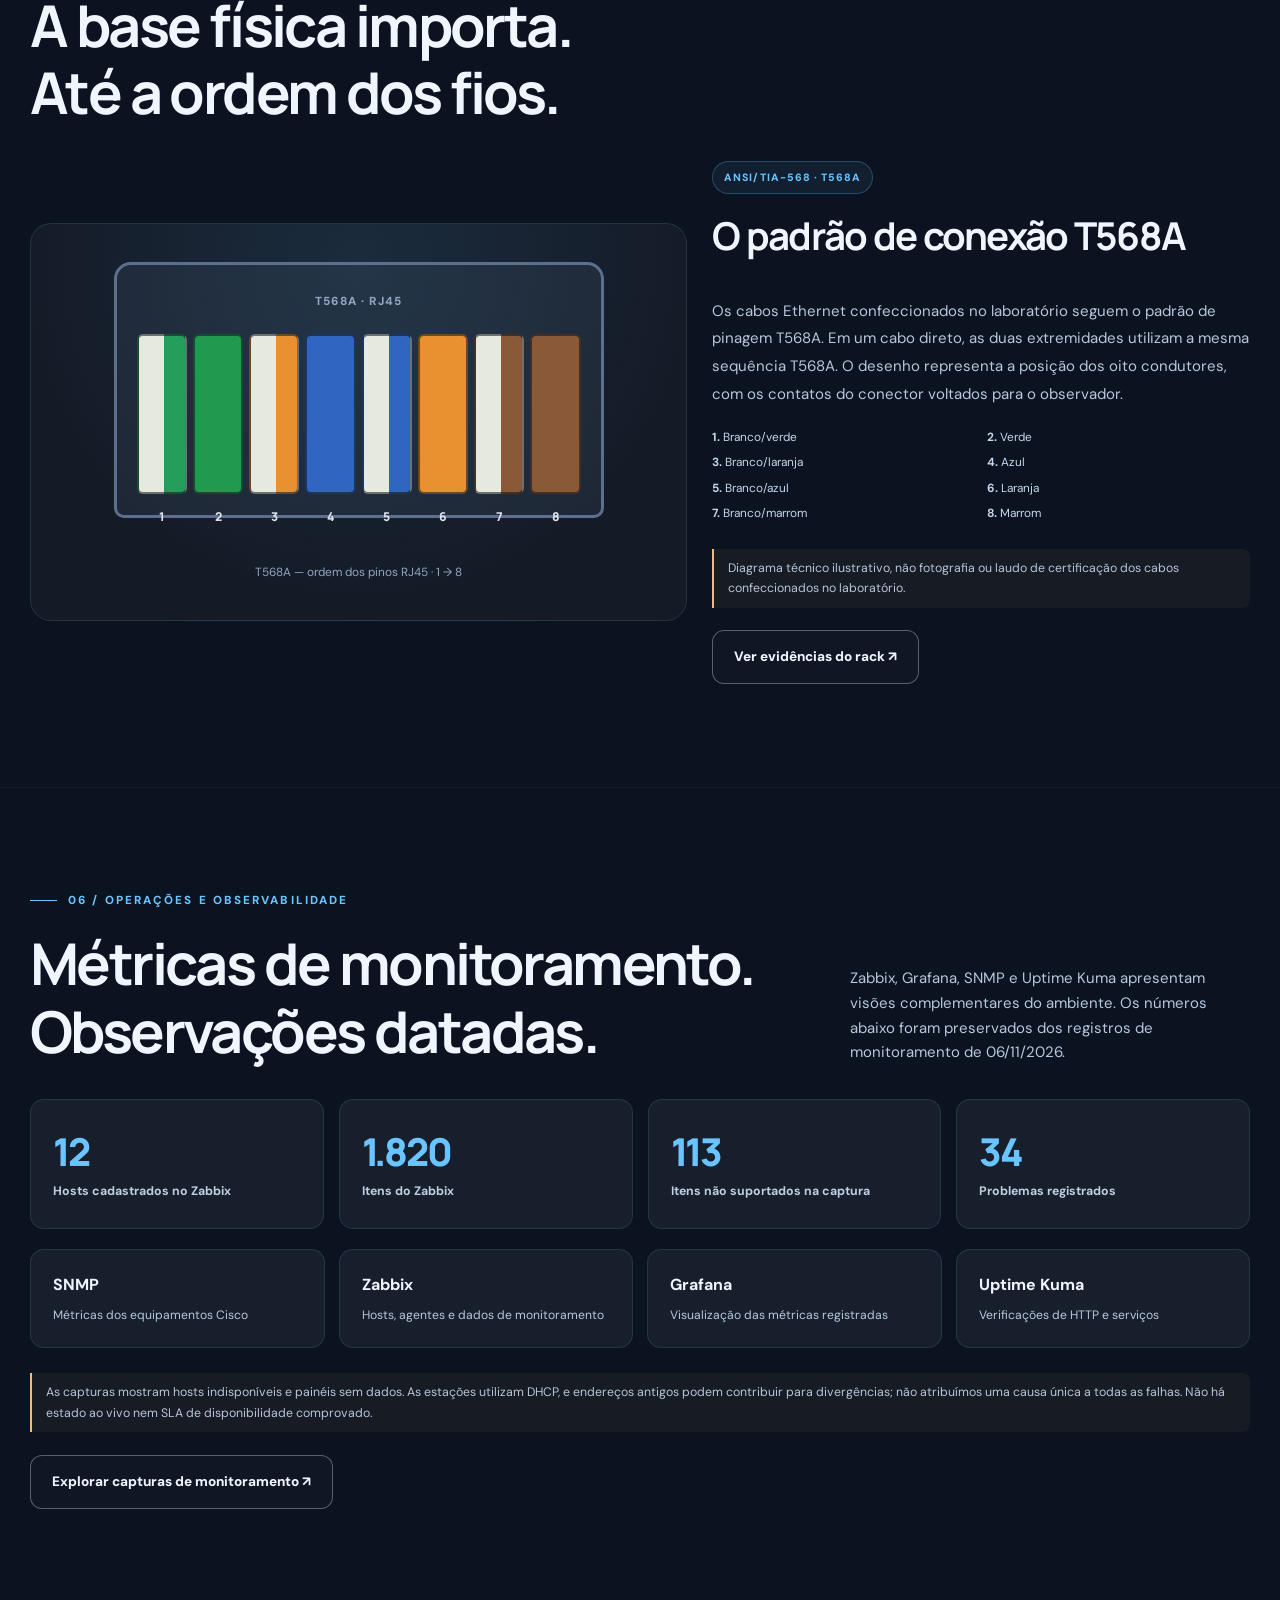
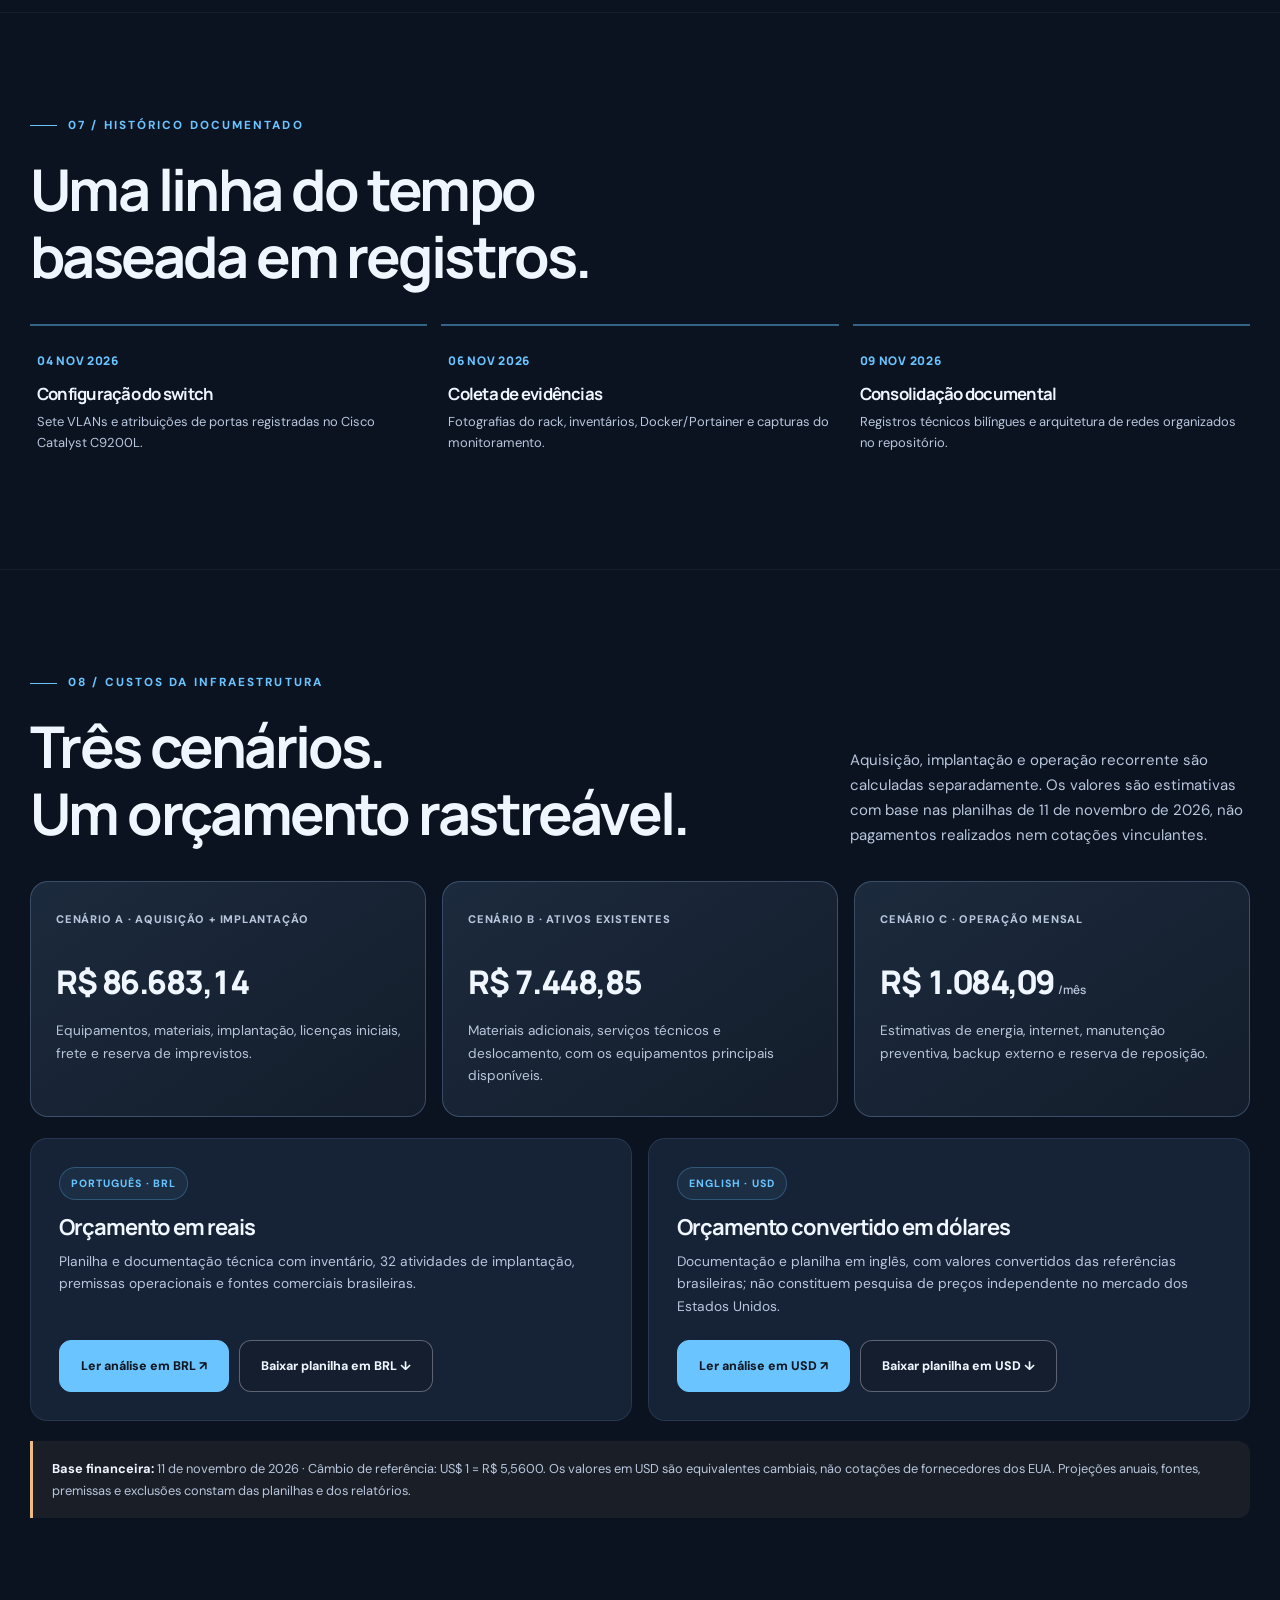
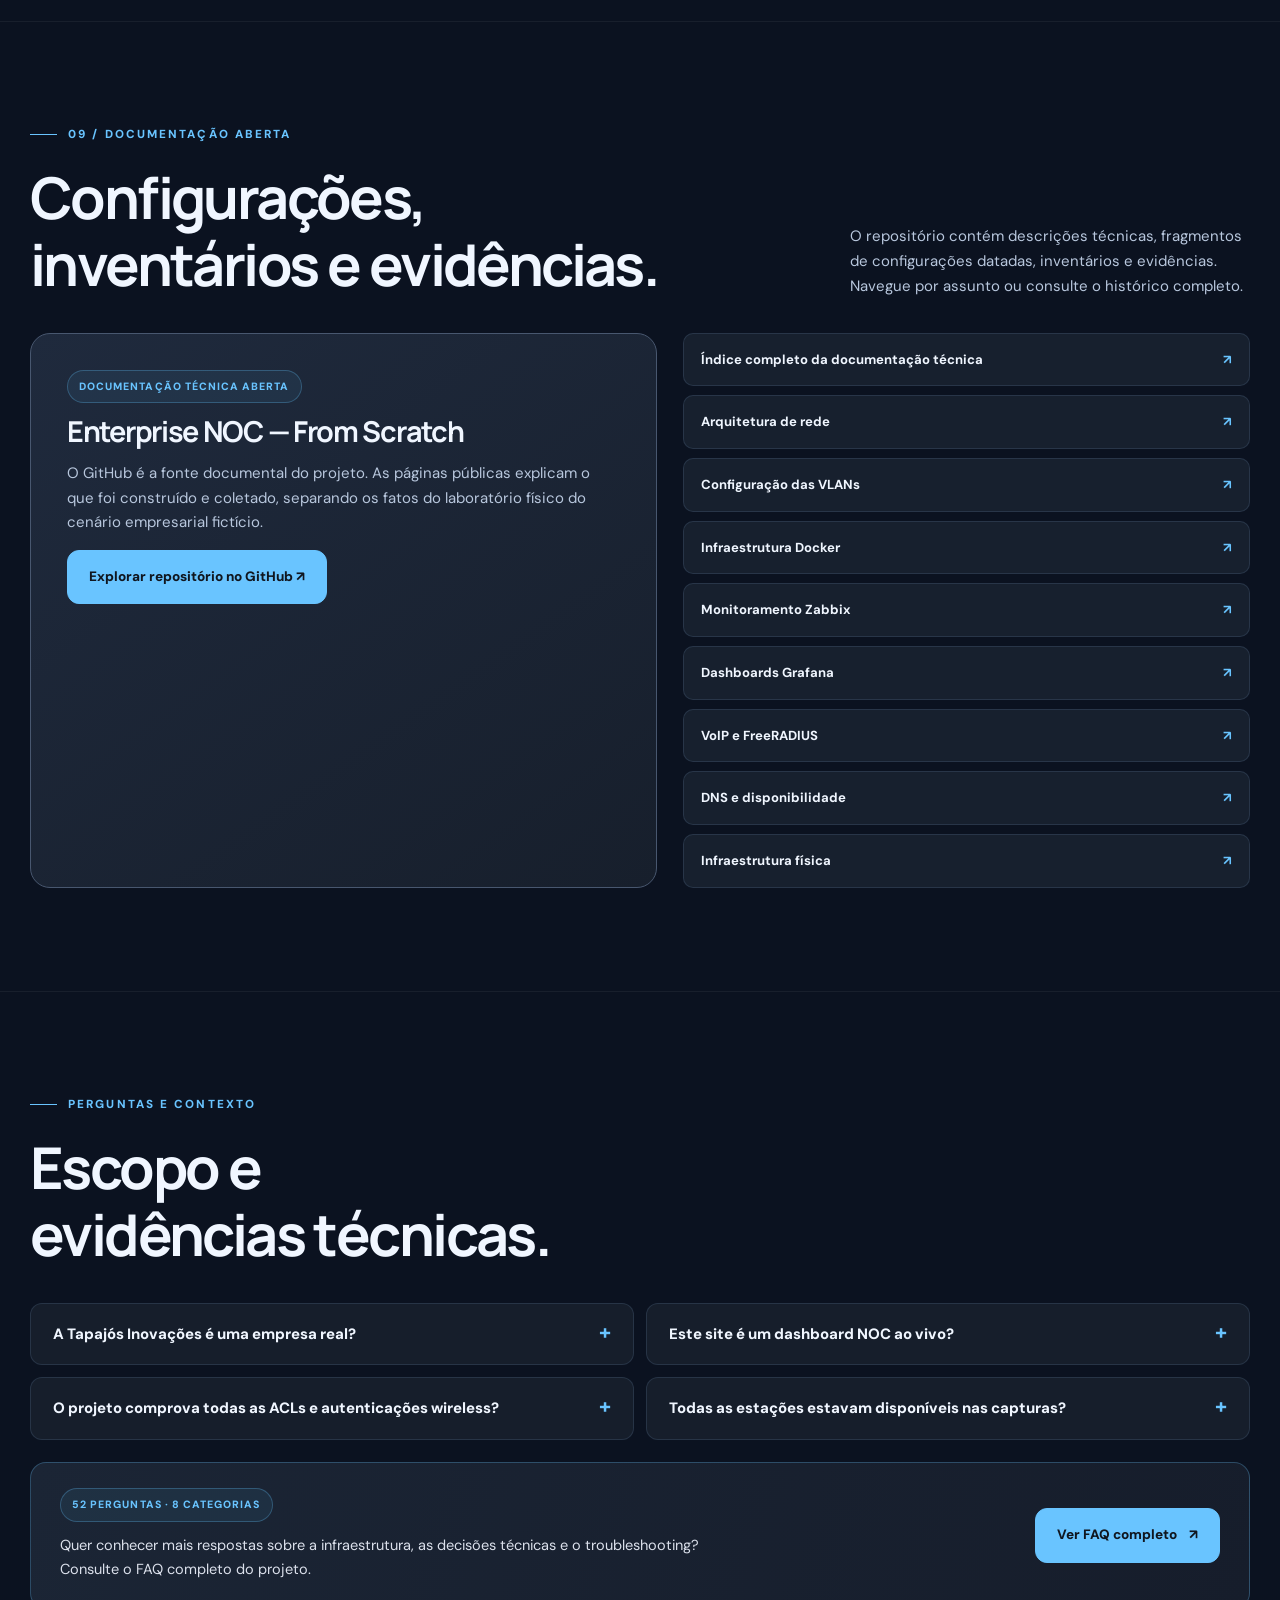
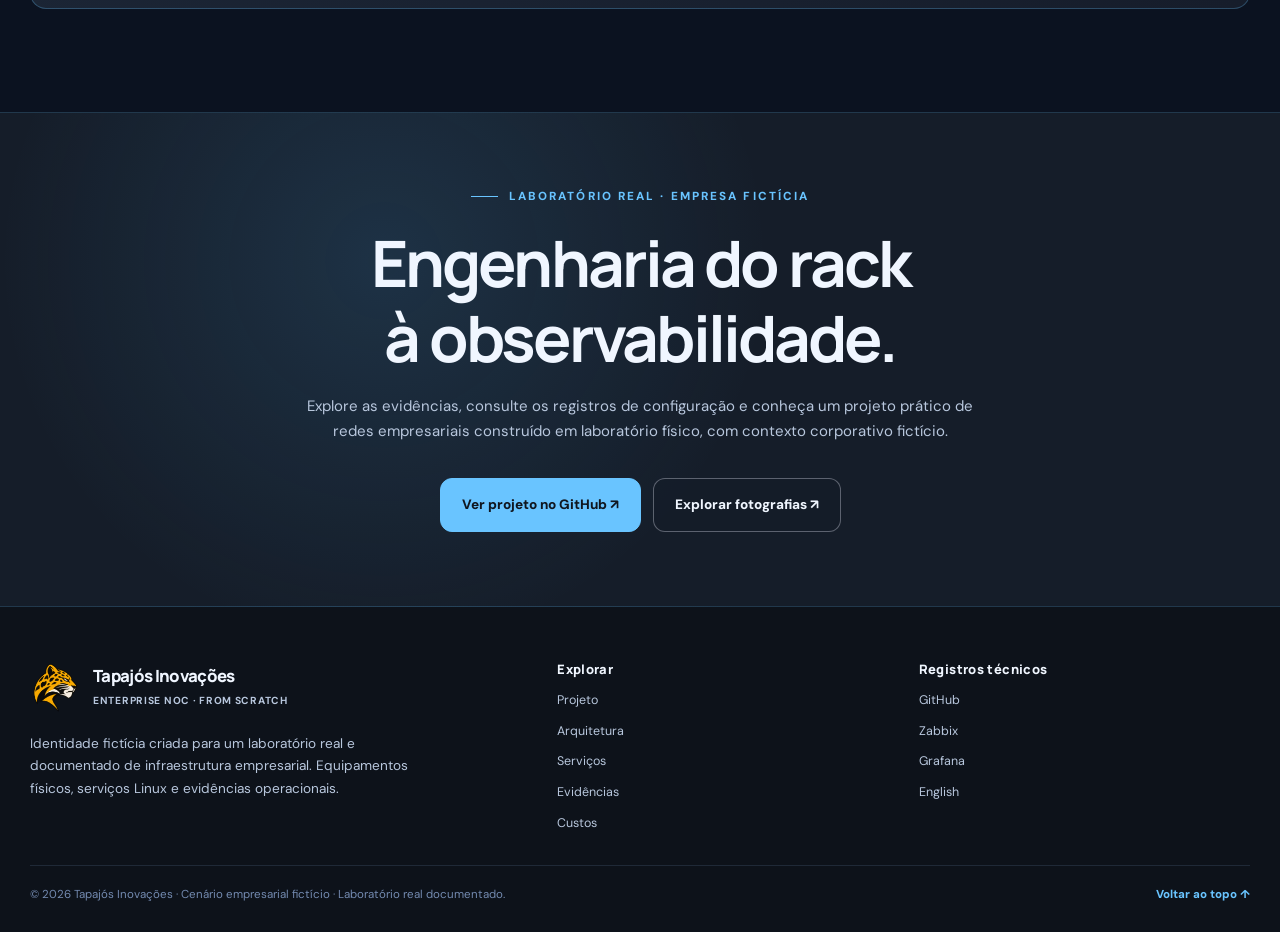
==== commit d2a13a0e: "fix(site): repair bilingual cost links and gallery accessibility" ====
--- a/docs/pt-BR/index.html
+++ b/docs/pt-BR/index.html
@@ -85,7 +85,7 @@
 </div></section>
 <section class="section" id="evidence"><div class="wrap">
 <div class="section-head reveal"><div><div class="kicker eyebrow">04 / EVIDÊNCIAS REAIS</div><h2>Equipamentos físicos.<br>Evidências registradas.</h2></div><p>Fotografias e capturas coletadas no ambiente físico. Filtre por assunto e abra qualquer imagem para visualizar em tamanho ampliado. Todas apontam aos arquivos originais do projeto.</p></div>
-<div class="gallery-controls" role="group" aria-label="Fotografias e capturas coletadas no "><button class="filter" type="button" data-filter="all" aria-pressed="true">Todas</button>
+<div class="gallery-controls" role="group" aria-label="Filtrar fotografias e capturas de tela"><button class="filter" type="button" data-filter="all" aria-pressed="true">Todas</button>
 <button class="filter" type="button" data-filter="physical" aria-pressed="false">Infraestrutura</button>
 <button class="filter" type="button" data-filter="docker" aria-pressed="false">Containers</button>
 <button class="filter" type="button" data-filter="monitoring" aria-pressed="false">Monitoramento</button>
@@ -116,7 +116,7 @@
 <button class="photo" type="button" data-category="endpoints" data-title="Contabilidade — Inventário de hardware" data-note="Evidência da estação Windows" aria-label="Ver: Contabilidade — Inventário de hardware"><span class="photo-media"><img loading="lazy" decoding="async" src="../assets/images/endpoints/accounting-02-hardware.png" alt="Contabilidade — Inventário de hardware" width="600" height="420"></span><span class="photo-info"><em>Estações</em><strong>Contabilidade — Inventário de hardware</strong><small>Evidência da estação Windows · 06.11.2026</small></span></button>
 <button class="photo" type="button" data-category="endpoints" data-title="Financeiro — Inventário de hardware" data-note="Evidência da estação Windows" aria-label="Ver: Financeiro — Inventário de hardware"><span class="photo-media"><img loading="lazy" decoding="async" src="../assets/images/endpoints/finance-01-hardware.png" alt="Financeiro — Inventário de hardware" width="600" height="420"></span><span class="photo-info"><em>Estações</em><strong>Financeiro — Inventário de hardware</strong><small>Evidência da estação Windows · 06.11.2026</small></span></button>
 <button class="photo" type="button" data-category="endpoints" data-title="Vendas — Inventário de hardware" data-note="Evidência da estação Windows" aria-label="Ver: Vendas — Inventário de hardware"><span class="photo-media"><img loading="lazy" decoding="async" src="../assets/images/endpoints/sales-01-hardware.png" alt="Vendas — Inventário de hardware" width="600" height="420"></span><span class="photo-info"><em>Estações</em><strong>Vendas — Inventário de hardware</strong><small>Evidência da estação Windows · 06.11.2026</small></span></button></div>
-<div class="gallery-bottom"><p><b data-count>25</b> imagens nesta seleção · As imagens são históricas, coletadas principalmente em 06/11/2026. Cada captura registra o que estava visível naquele momento, não uma transmissão ao vivo.</p><span class="chip">REGISTRO REAL DO LABORATÓRIO</span></div>
+<div class="gallery-bottom"><p><span role="status" aria-live="polite" aria-atomic="true"><b data-count>25</b> imagens nesta seleção</span> · As imagens são históricas, coletadas principalmente em 06/11/2026. Cada captura registra o que estava visível naquele momento, não uma transmissão ao vivo.</p><span class="chip">REGISTRO REAL DO LABORATÓRIO</span></div>
 </div></section>
 <section class="section" id="cabling"><div class="wrap">
 <div class="section-head reveal"><div><div class="kicker eyebrow">05 / CABEAMENTO</div><h2>A base física importa.<br>Até a ordem dos fios.</h2></div></div>
